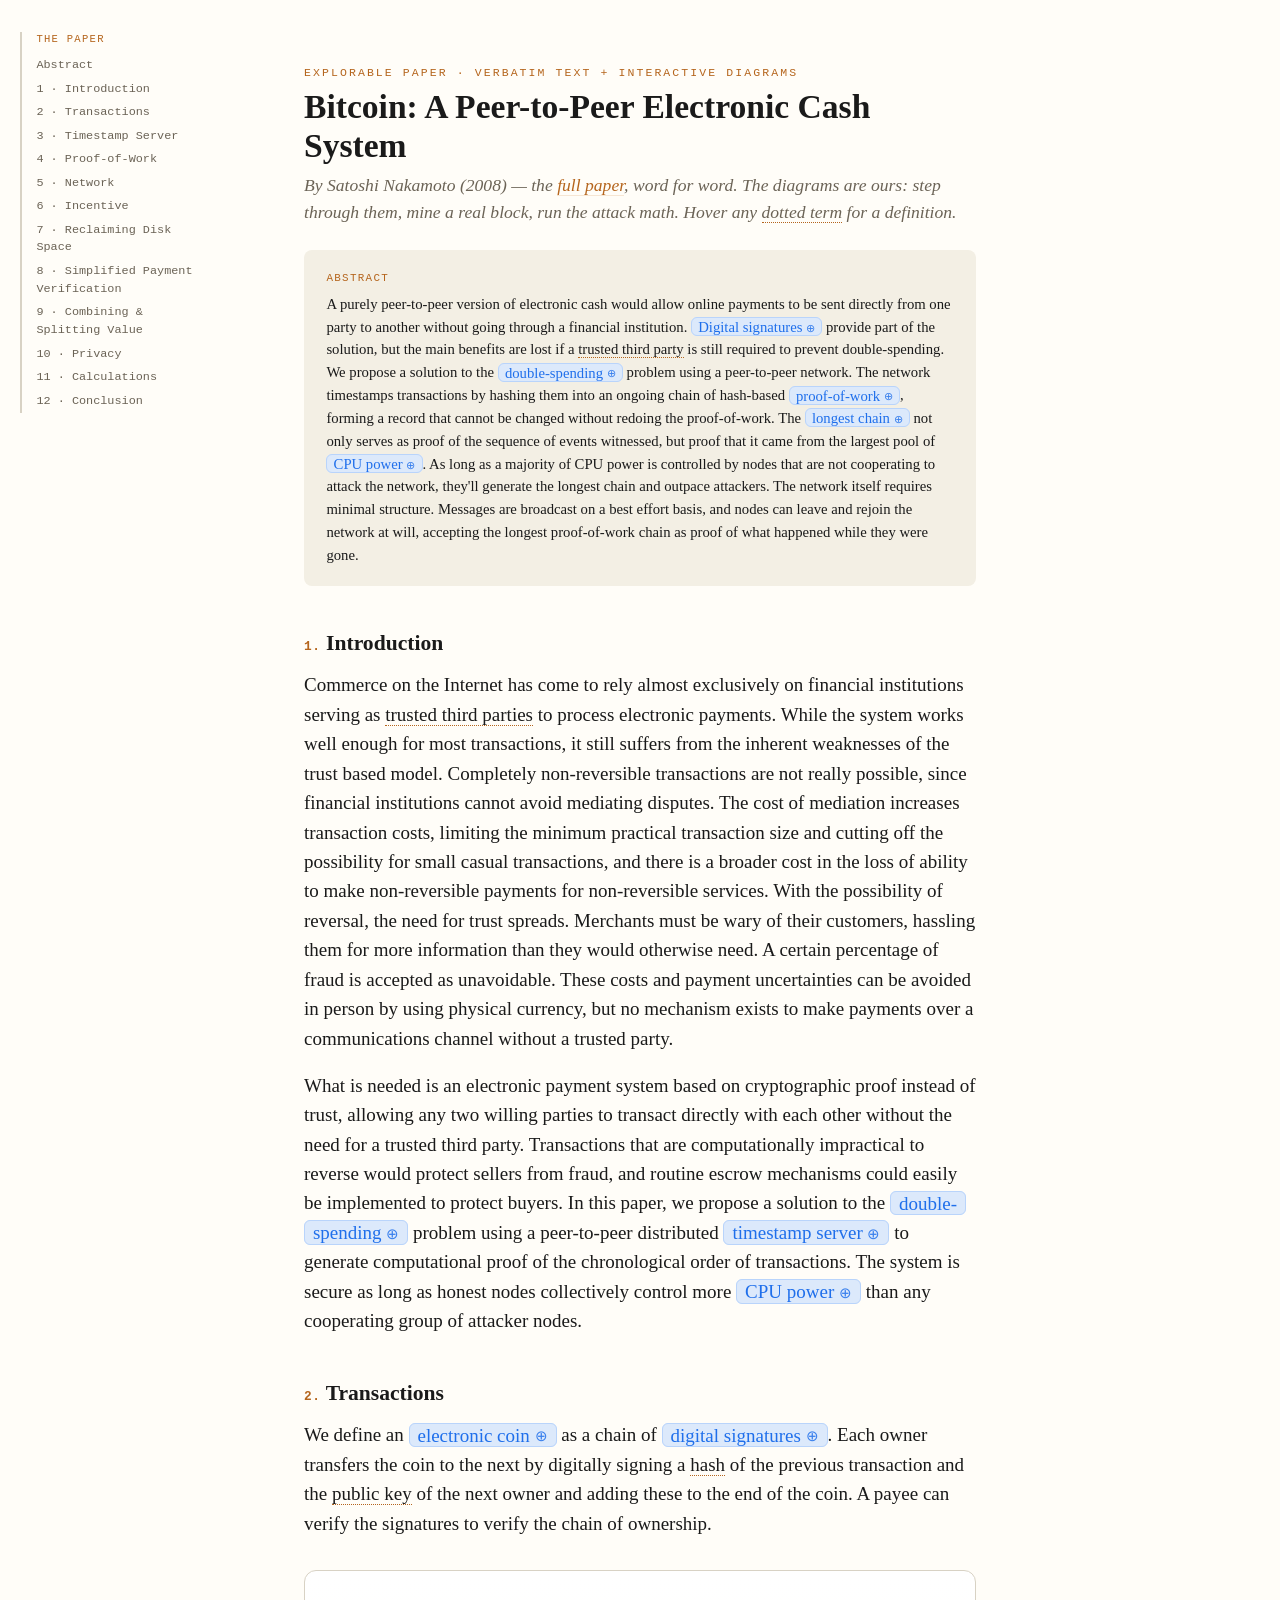
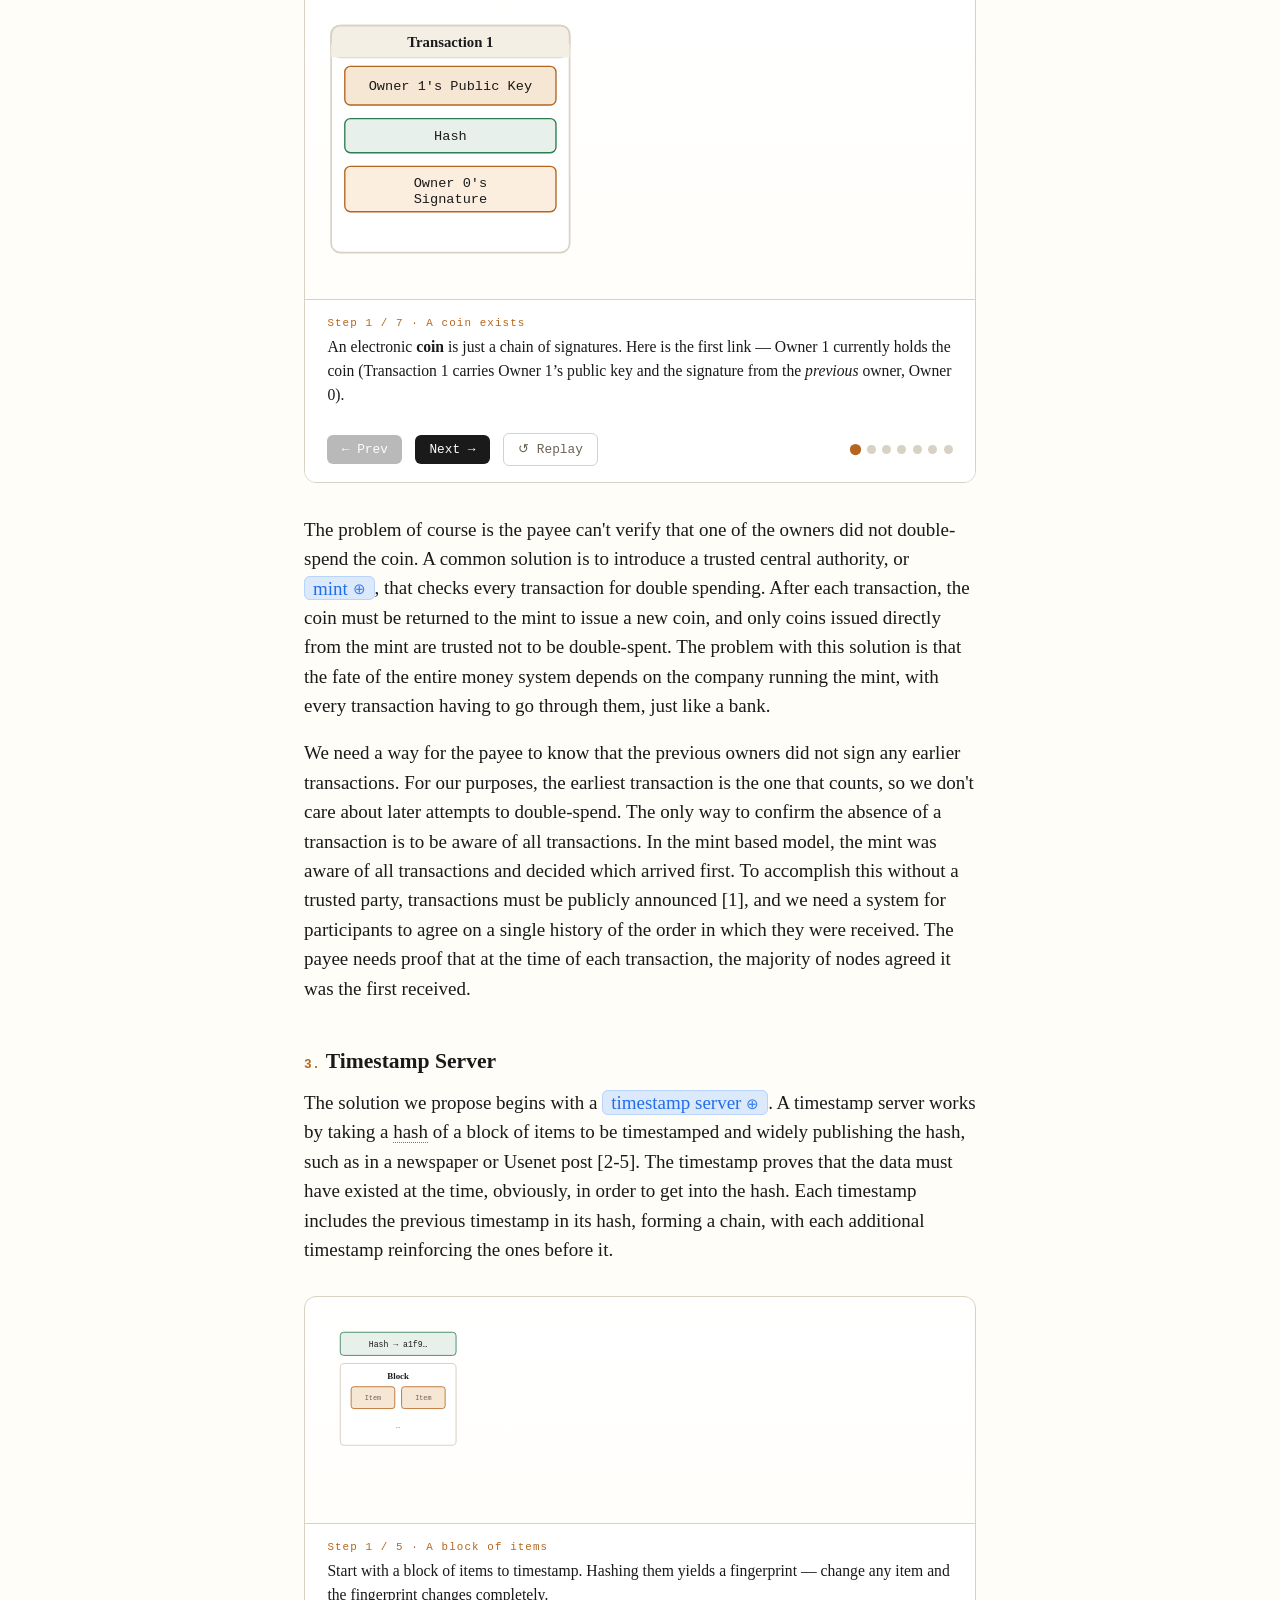
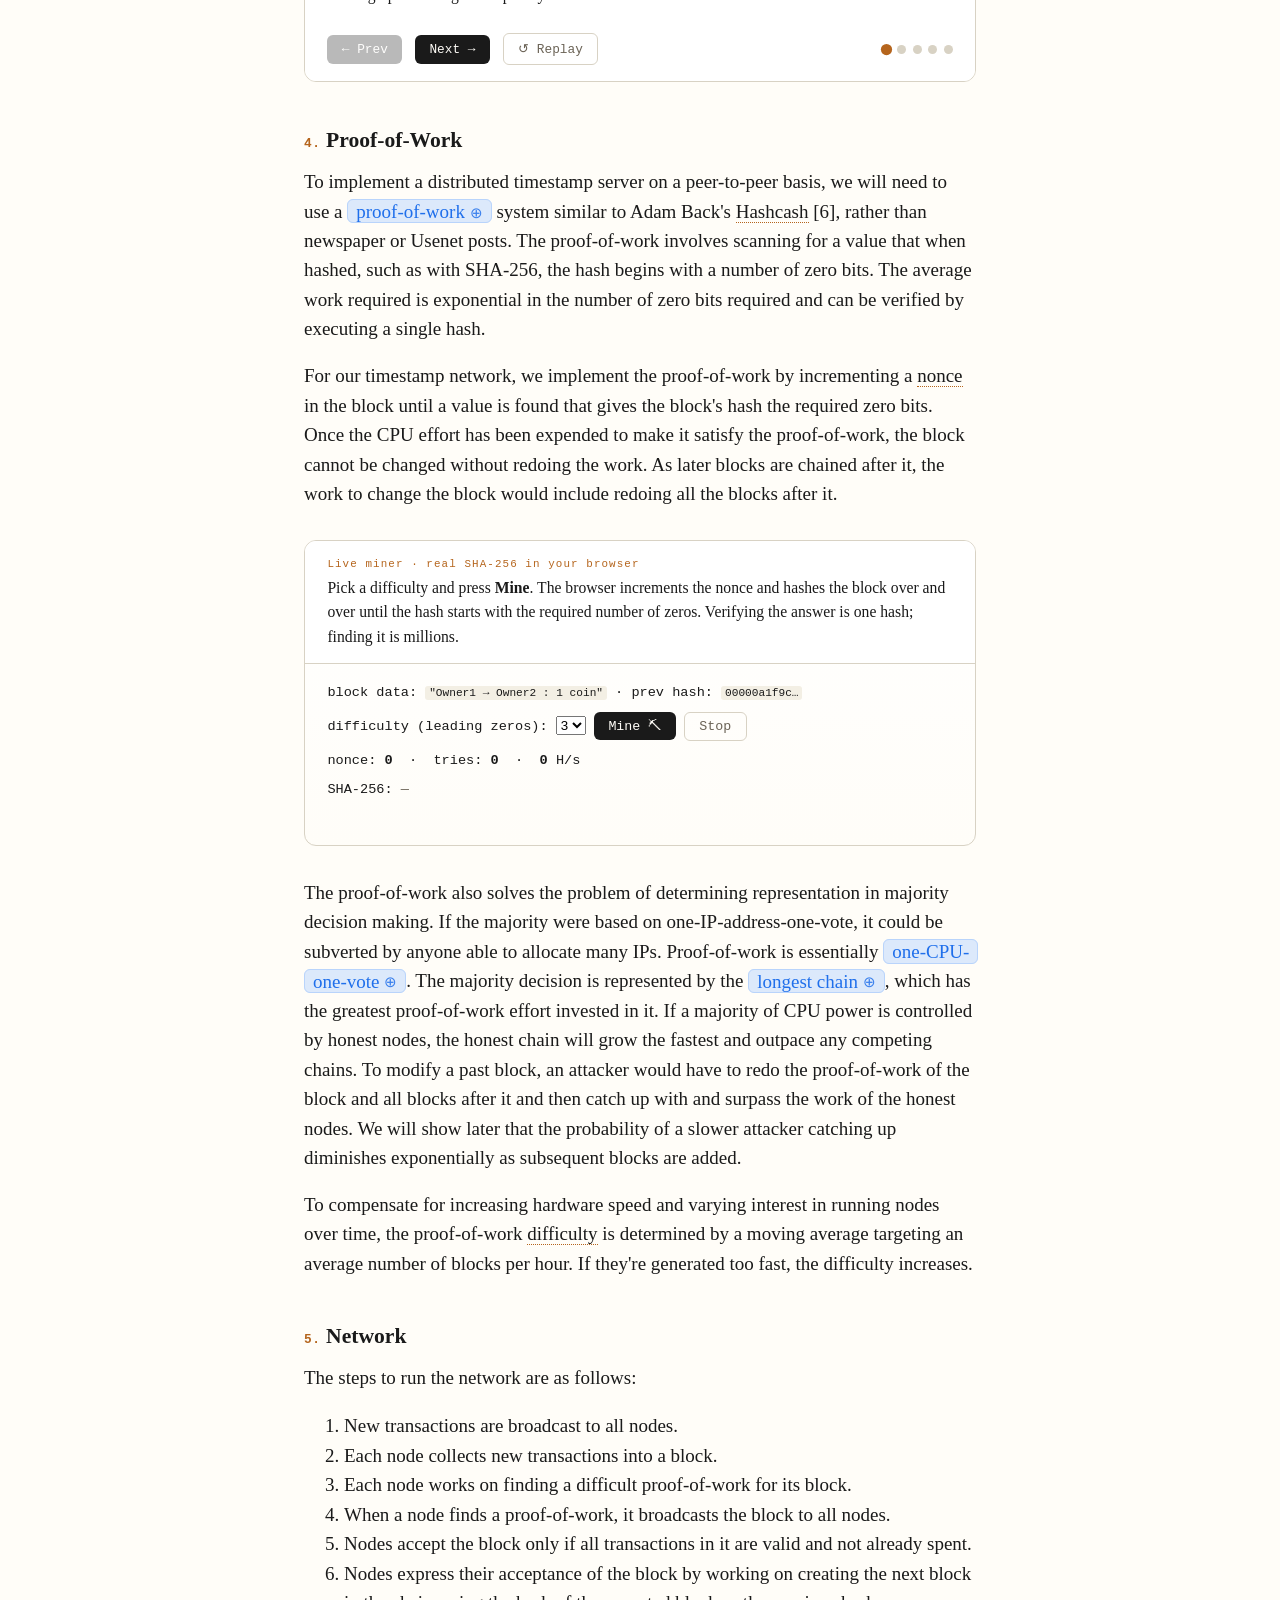
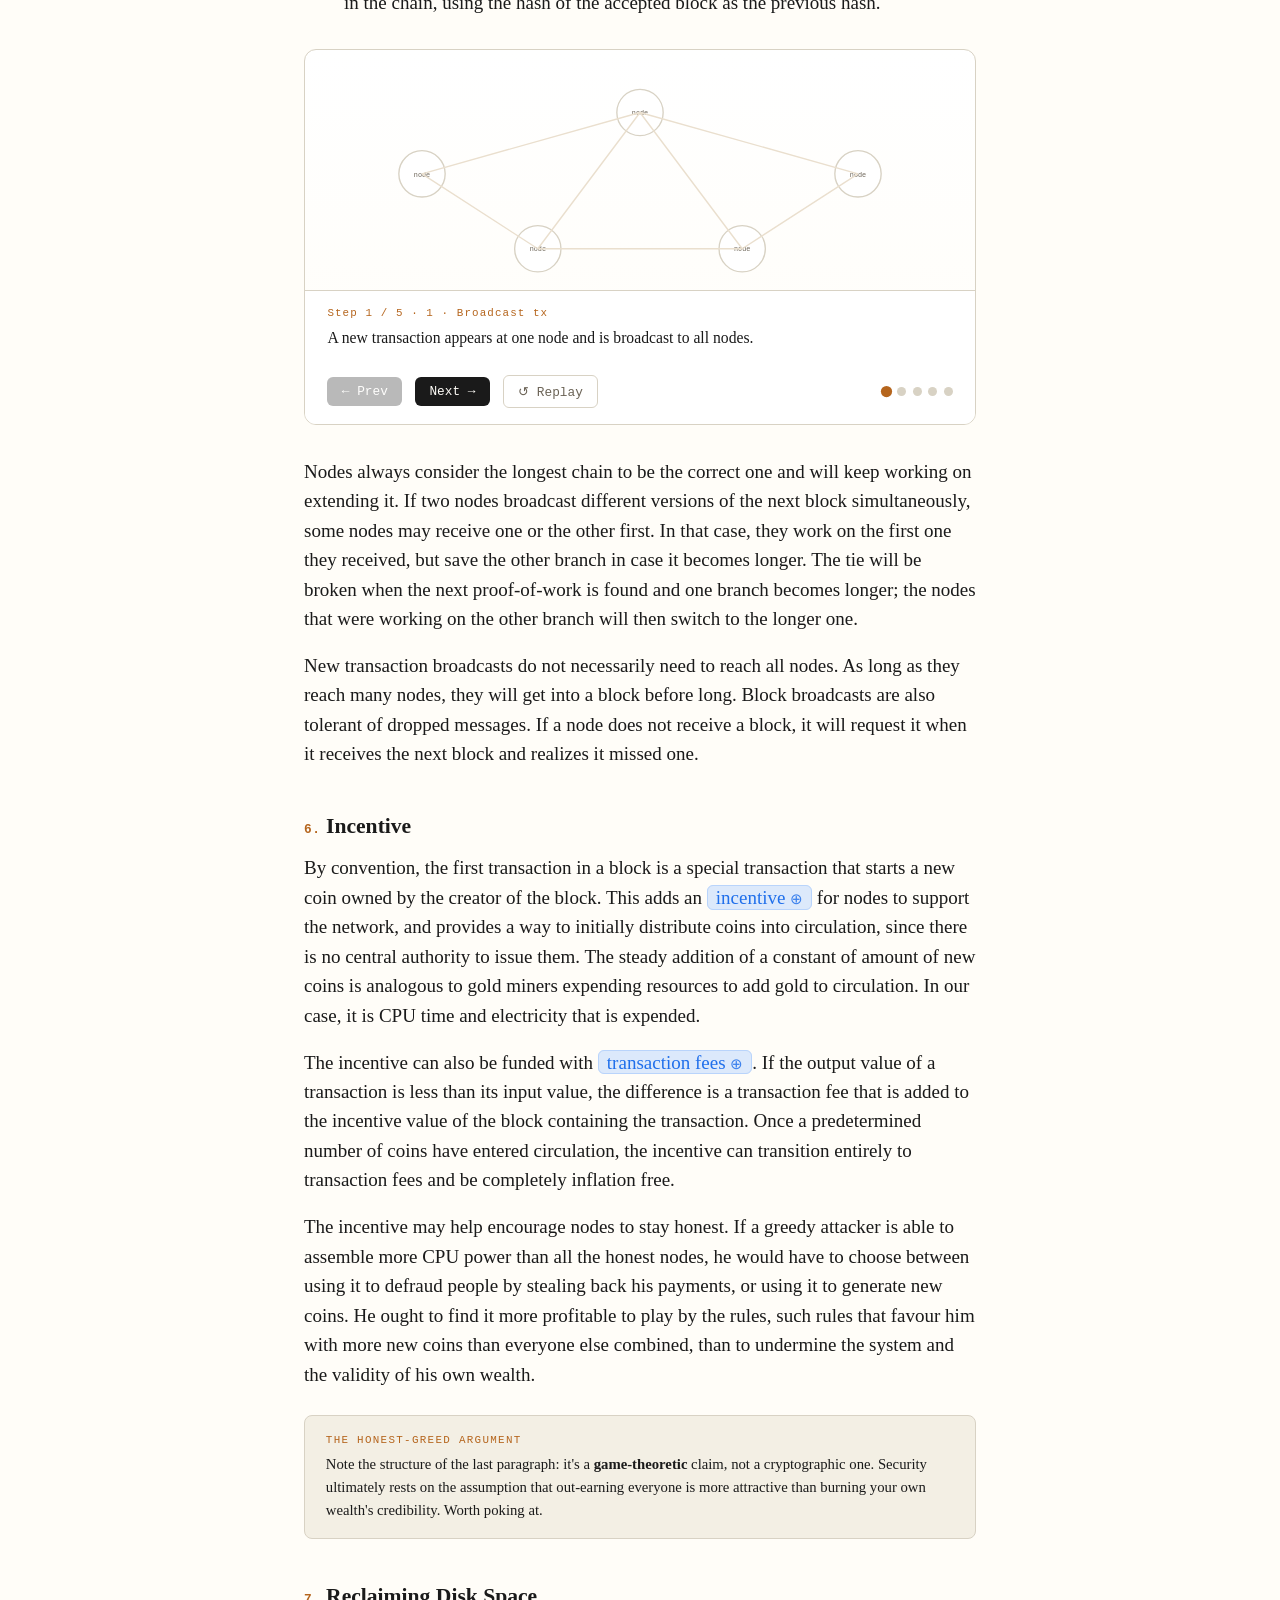
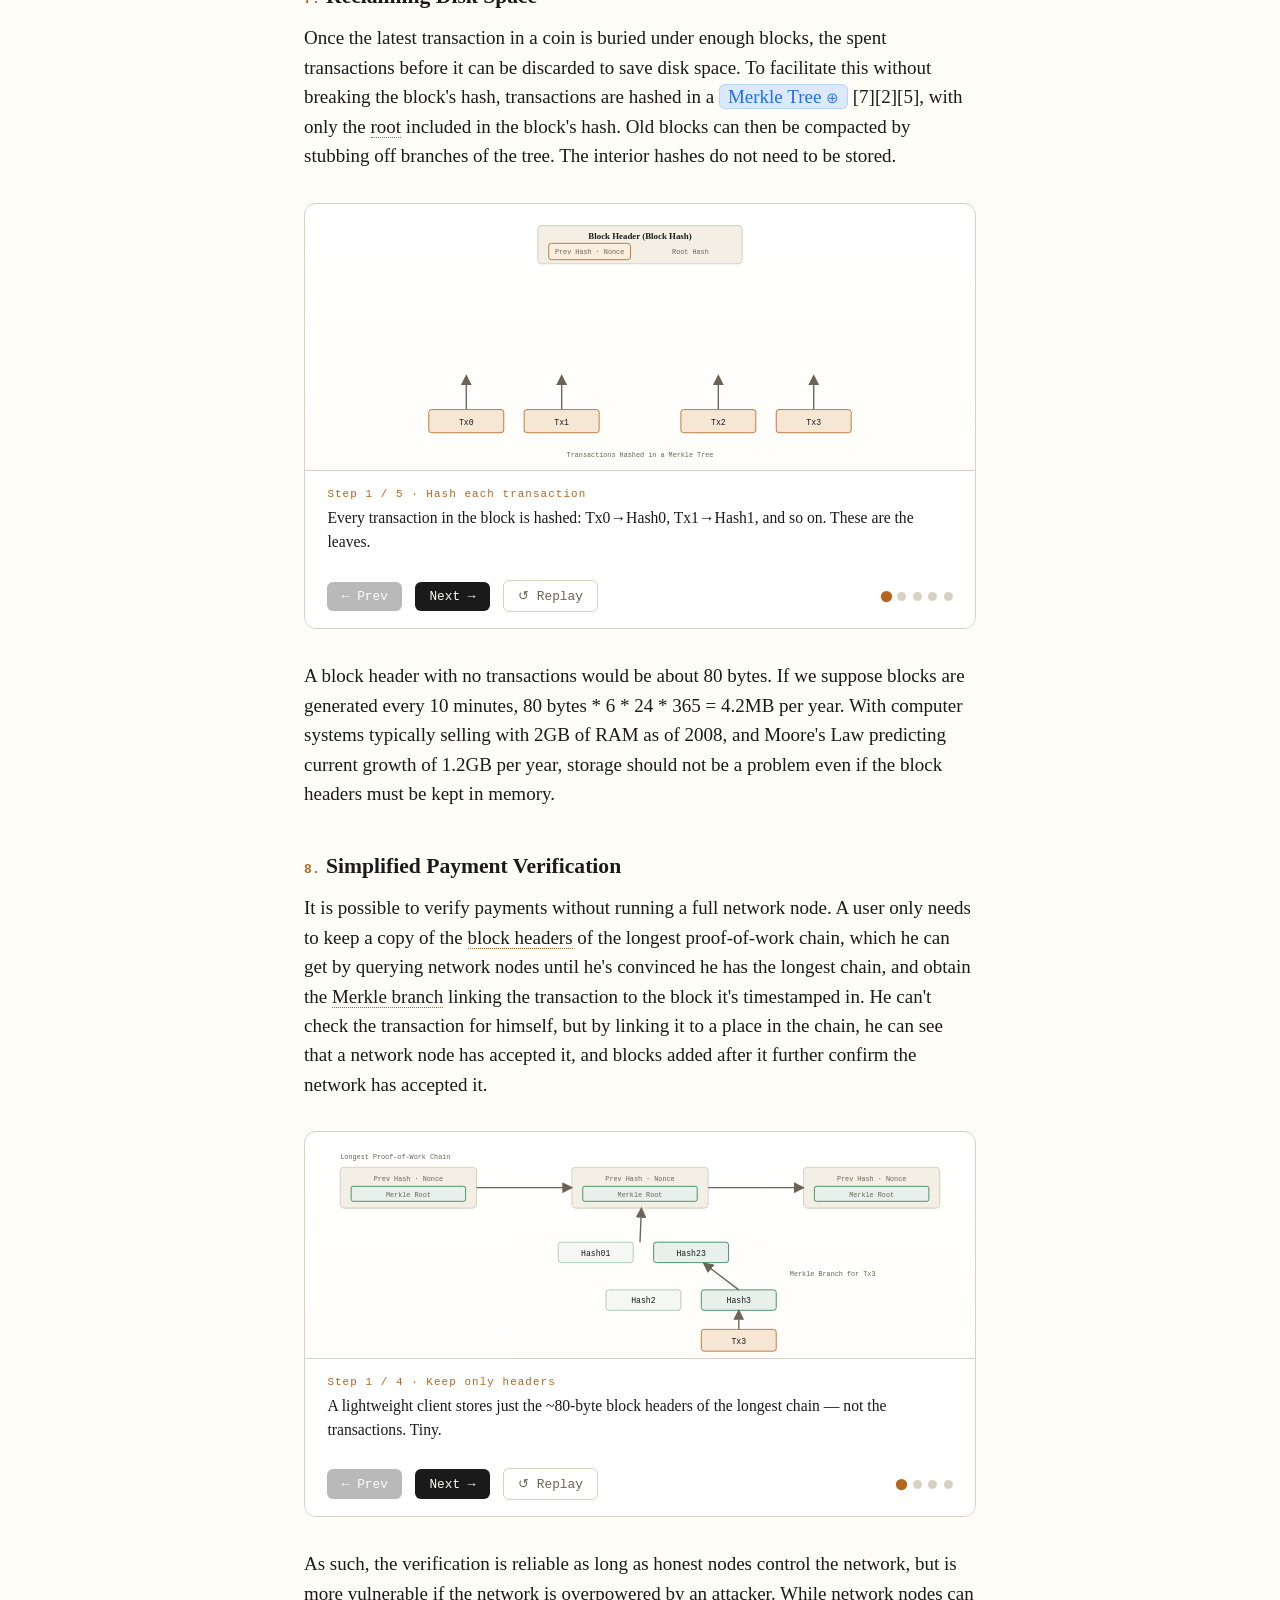
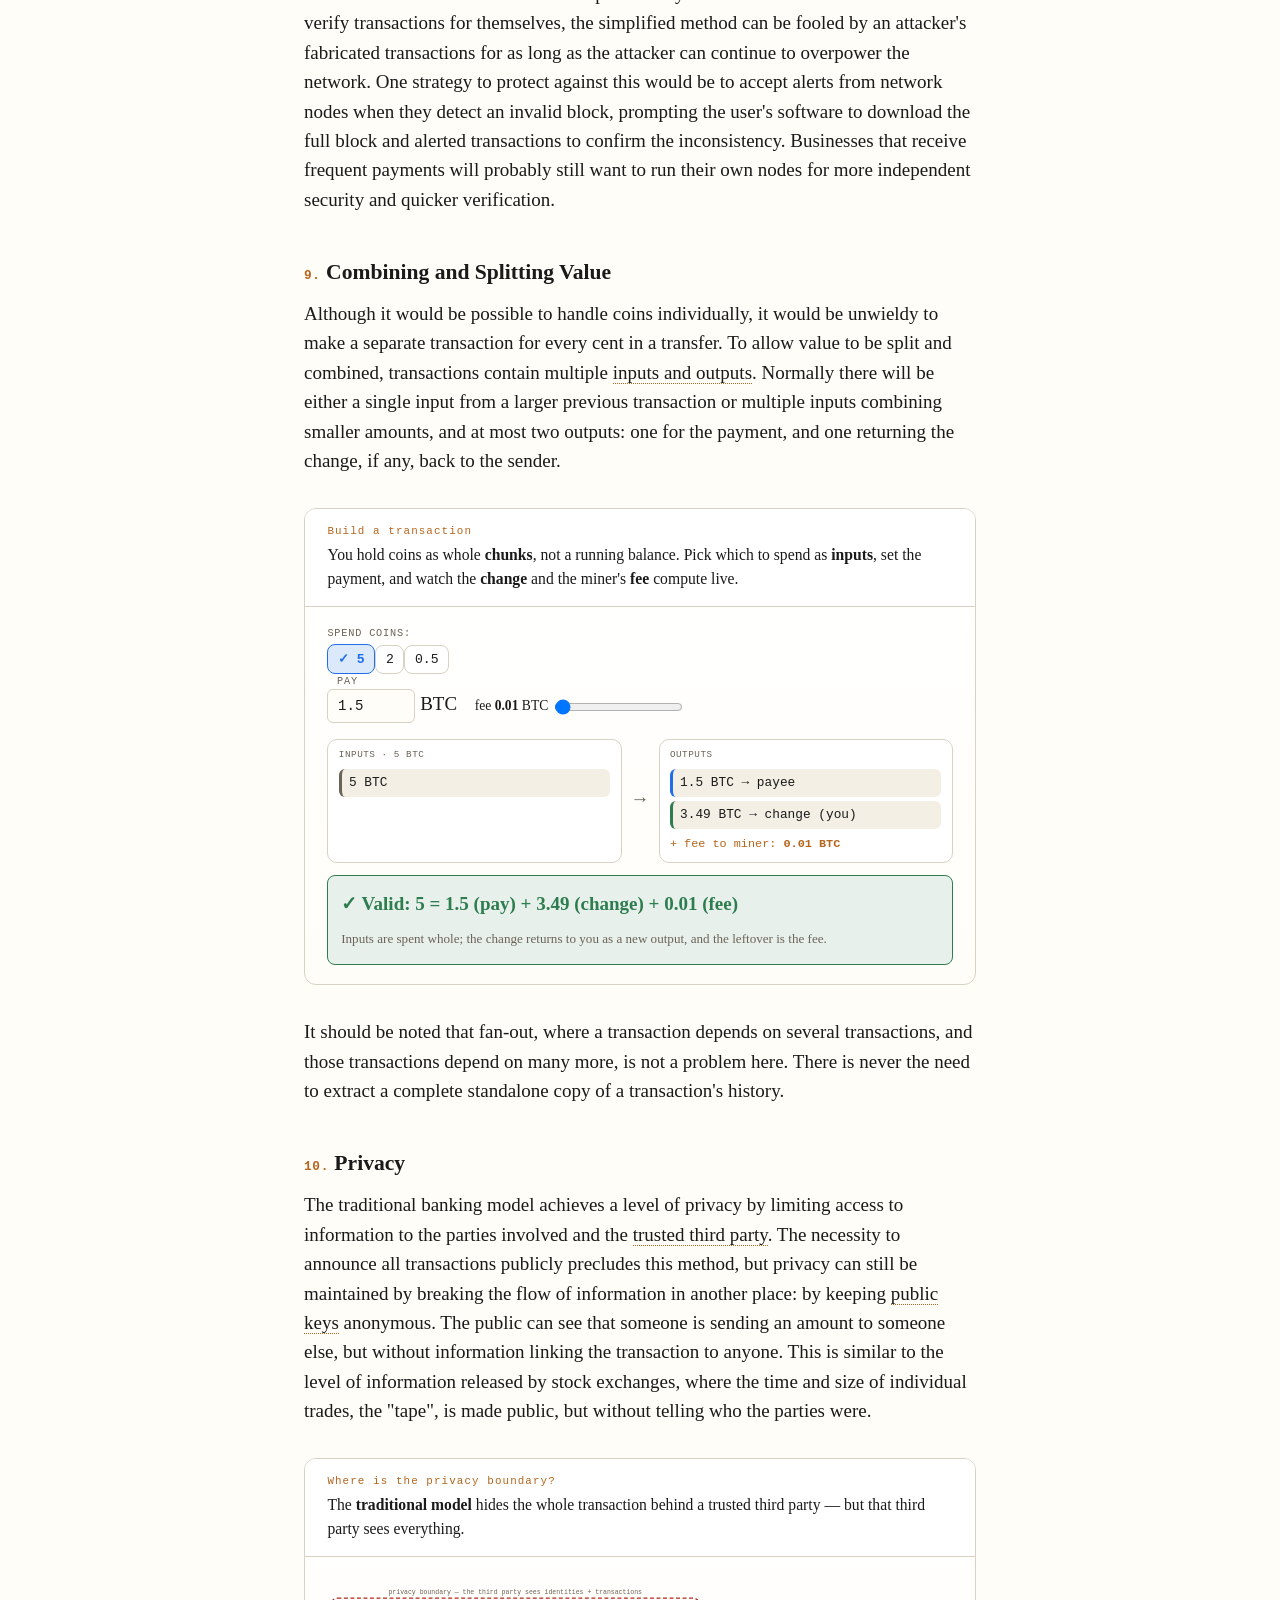
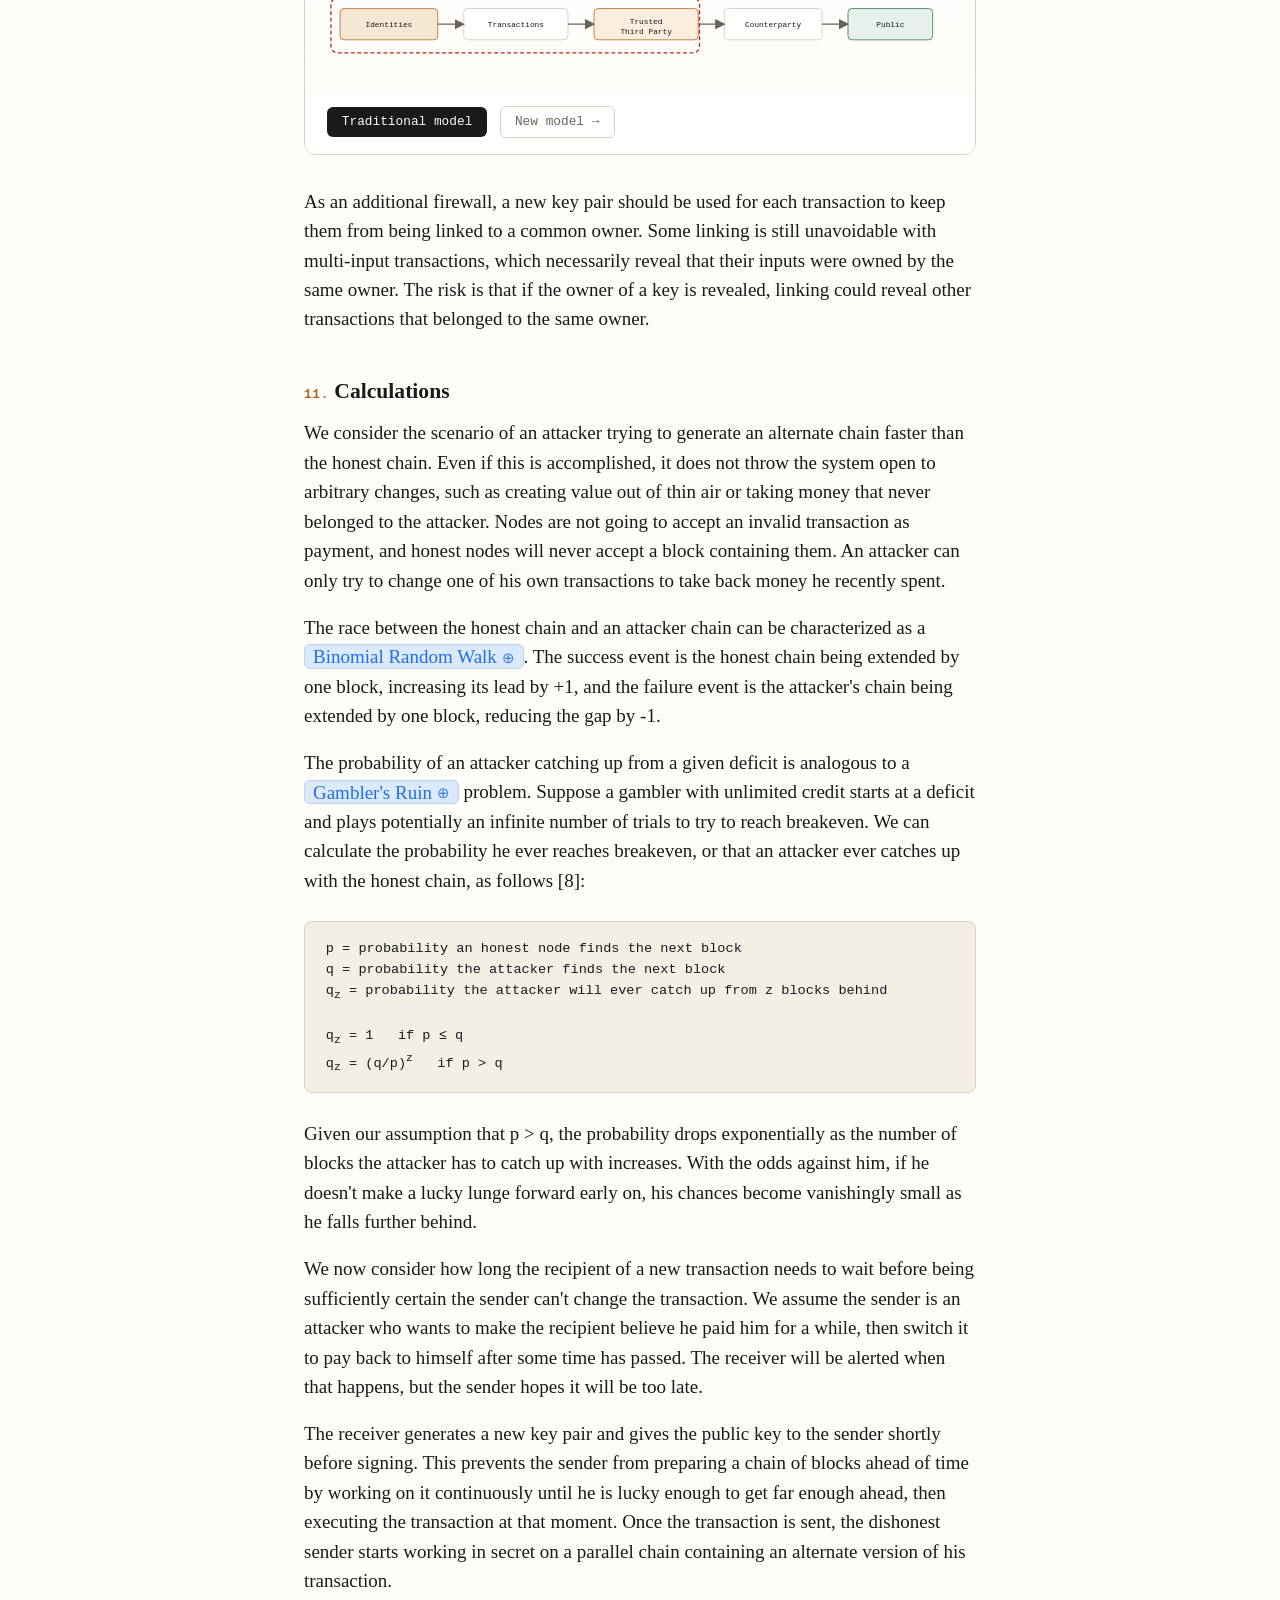
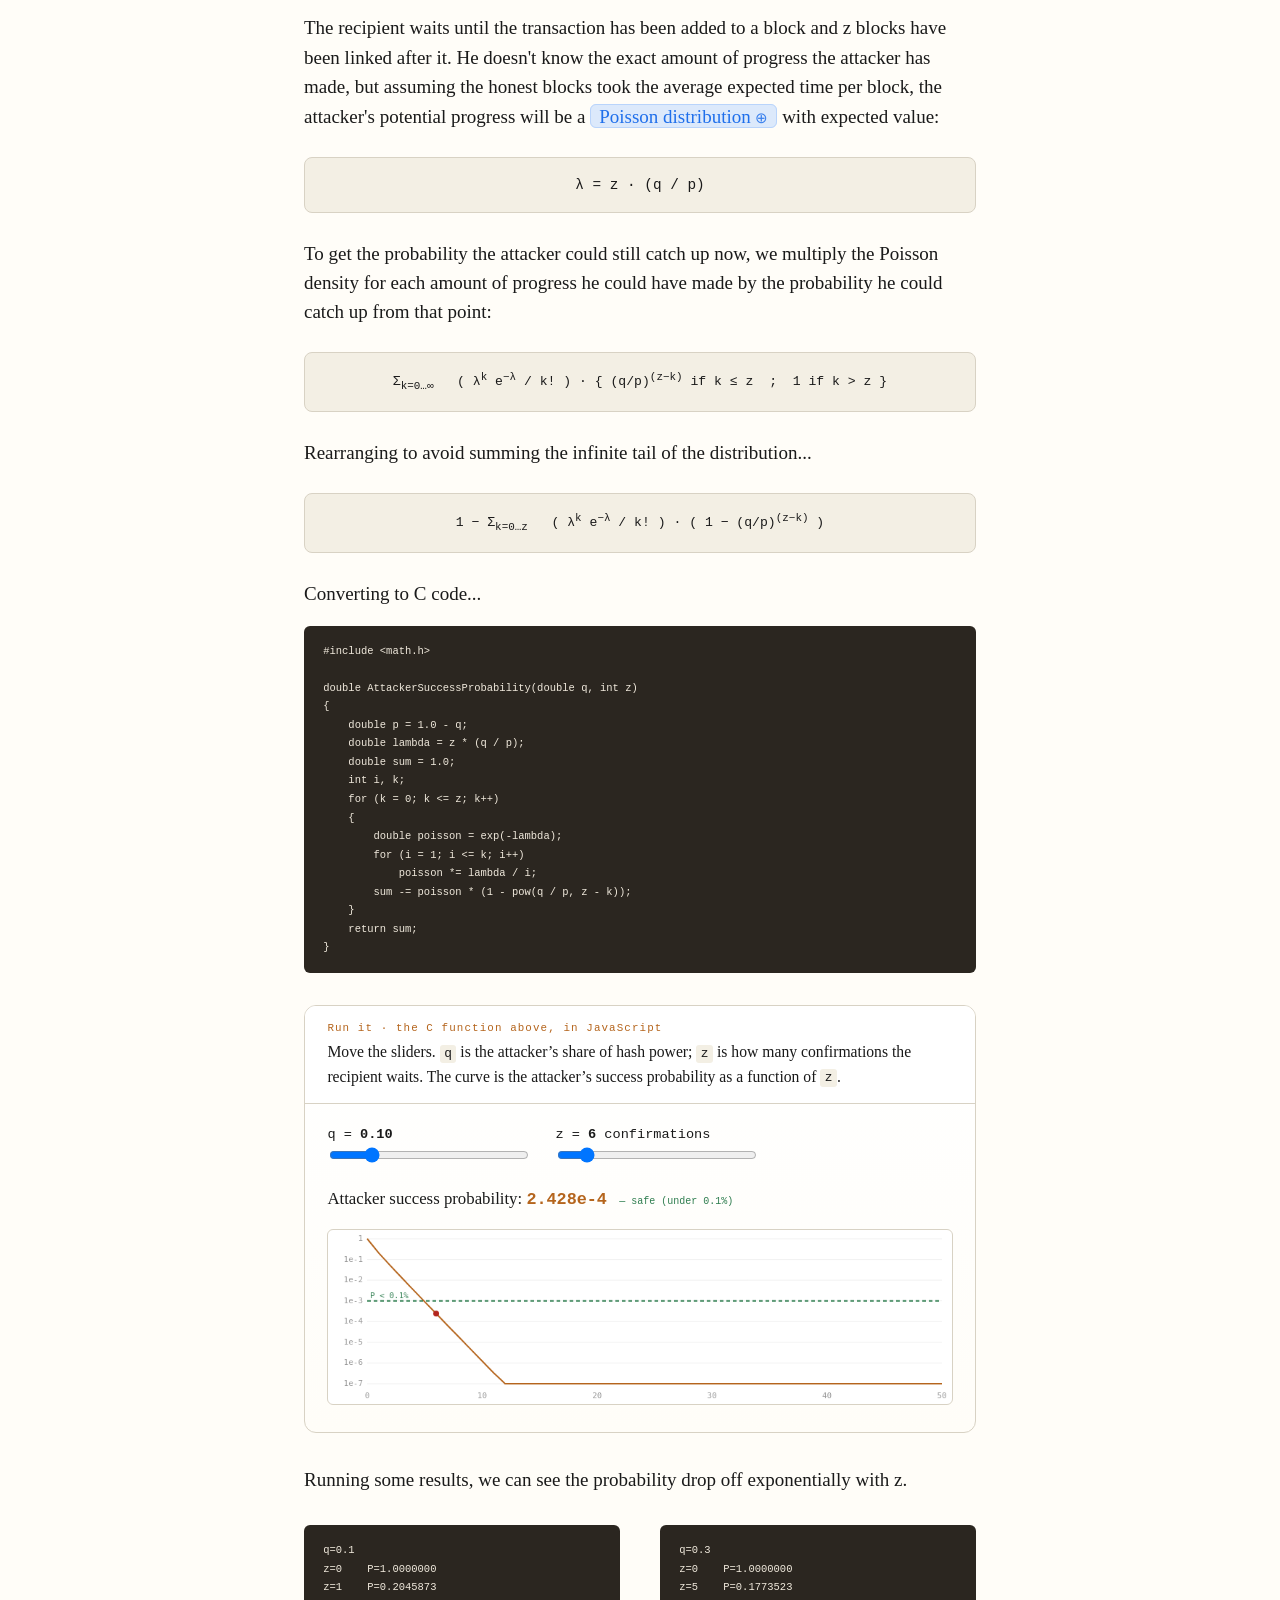
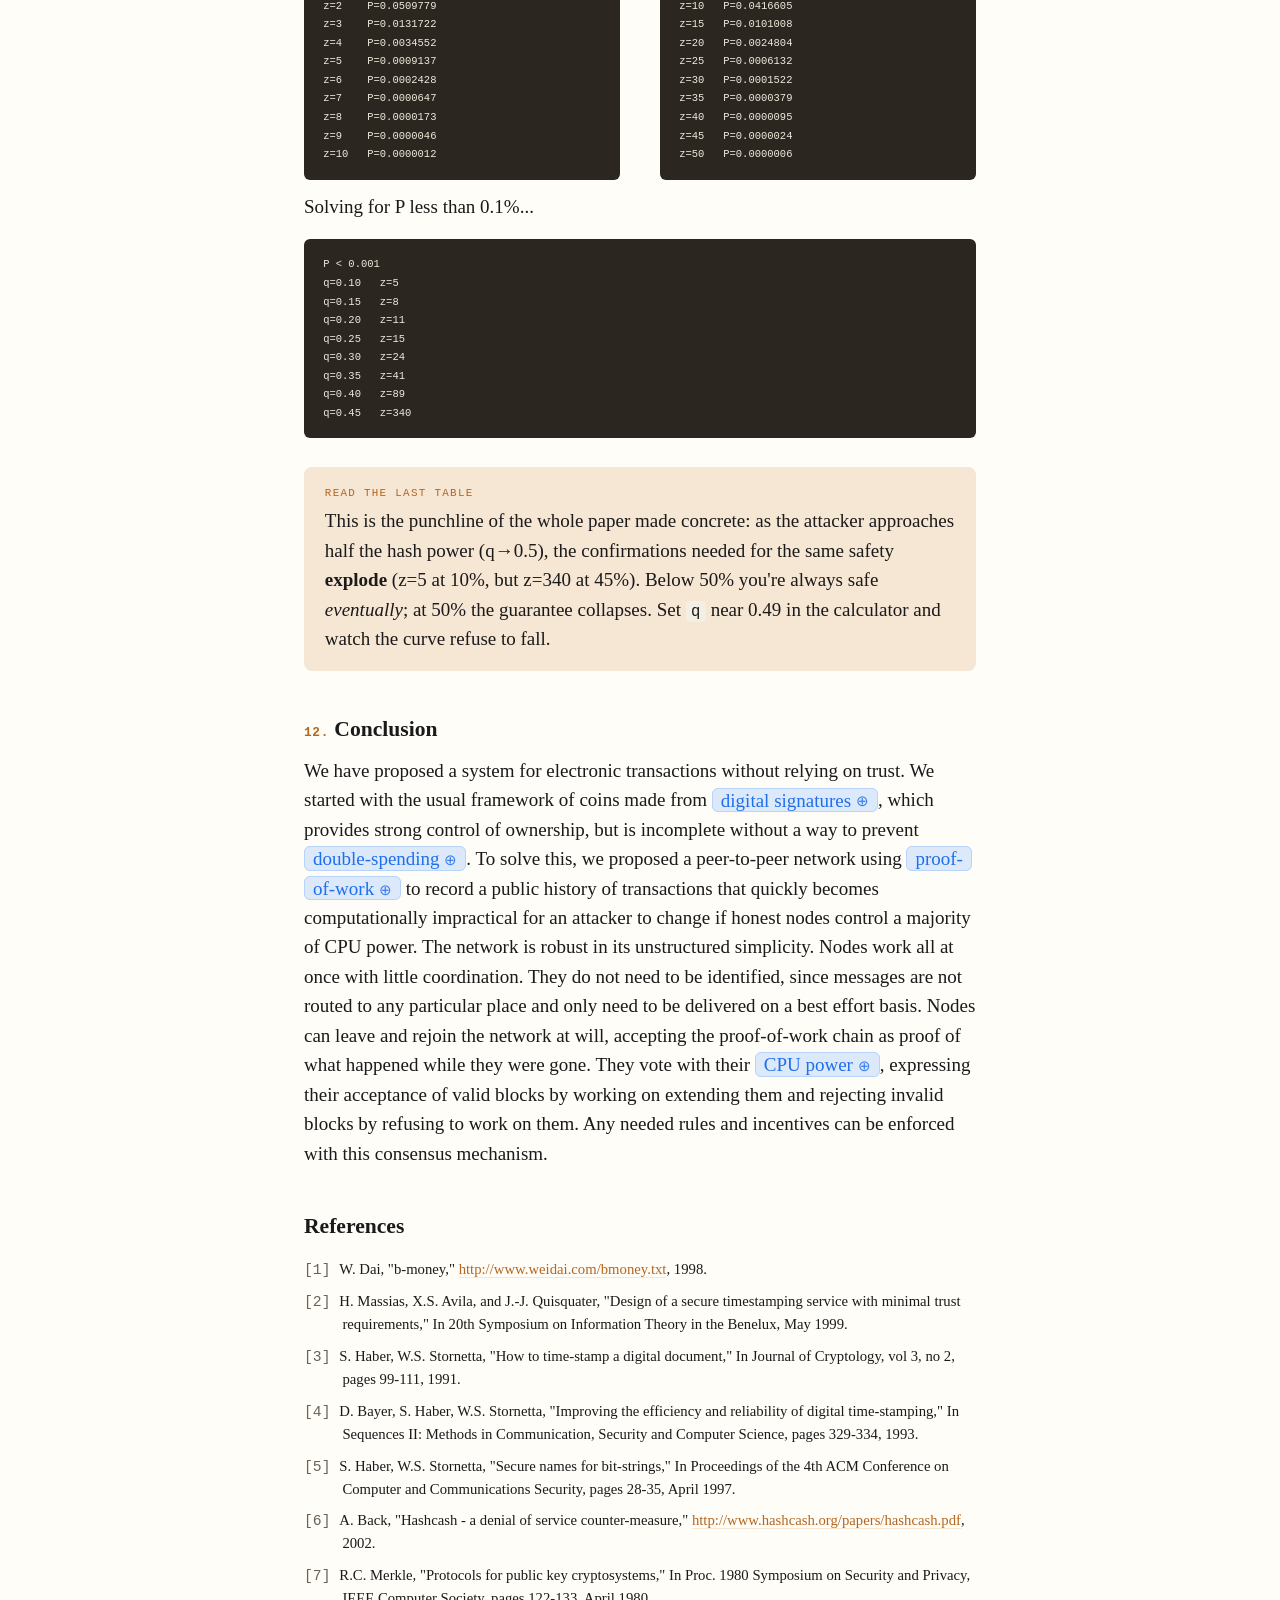
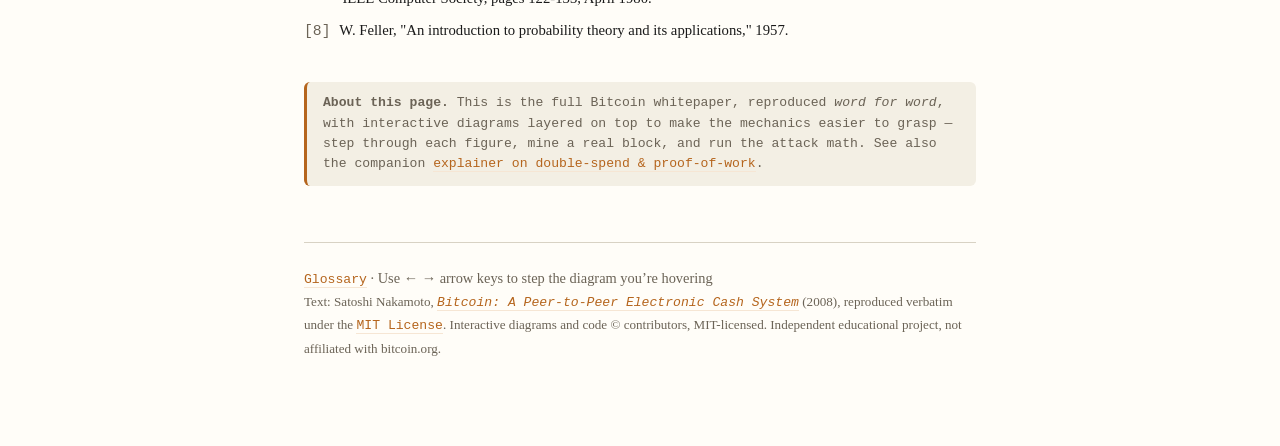
==== index.html @ c58de3b4 "Merge §9 inputs/outputs into one inline interactive figure Replace the simple GSAP combine/split ani" ====
<!DOCTYPE html>
<html lang="en">
<head>
<meta charset="utf-8">
<meta name="viewport" content="width=device-width, initial-scale=1">
<title>Bitcoin: A Peer-to-Peer Electronic Cash System — Explorable</title>
<link rel="stylesheet" href="assets/style.css">
</head>
<body>

<nav class="paper-toc" aria-label="Contents">
  <div class="toc-head">The Paper</div>
  <a href="#sec-abstract">Abstract</a>
  <a href="#sec-1">1 · Introduction</a>
  <a href="#sec-2">2 · Transactions</a>
  <a href="#sec-3">3 · Timestamp Server</a>
  <a href="#sec-4">4 · Proof-of-Work</a>
  <a href="#sec-5">5 · Network</a>
  <a href="#sec-6">6 · Incentive</a>
  <a href="#sec-7">7 · Reclaiming Disk Space</a>
  <a href="#sec-8">8 · Simplified Payment Verification</a>
  <a href="#sec-9">9 · Combining &amp; Splitting Value</a>
  <a href="#sec-10">10 · Privacy</a>
  <a href="#sec-11">11 · Calculations</a>
  <a href="#sec-12">12 · Conclusion</a>
</nav>

<div class="kicker">Explorable Paper · Verbatim text + interactive diagrams</div>
<h1>Bitcoin: A Peer-to-Peer Electronic Cash System</h1>
<p class="subtitle">By Satoshi Nakamoto (2008) — the <a href="https://bitcoin.org/bitcoin.pdf">full paper</a>, word for word. The diagrams are ours: step through them, mine a real block, run the attack math. Hover any <span class="term" data-term="hash">dotted term</span> for a definition.</p>

<section class="paper-section" id="sec-abstract">
<div class="paper-abstract">
  <span class="label">Abstract</span>
  A purely peer-to-peer version of electronic cash would allow online payments to be sent directly from one party to another without going through a financial institution. <span class="term" data-term="digital-signatures">Digital signatures</span> provide part of the solution, but the main benefits are lost if a <span class="term" data-term="trusted-third-party">trusted third party</span> is still required to prevent double-spending. We propose a solution to the <span class="term" data-term="double-spending">double-spending</span> problem using a peer-to-peer network. The network timestamps transactions by hashing them into an ongoing chain of hash-based <span class="term" data-term="proof-of-work">proof-of-work</span>, forming a record that cannot be changed without redoing the proof-of-work. The <span class="term" data-term="longest-chain">longest chain</span> not only serves as proof of the sequence of events witnessed, but proof that it came from the largest pool of <span class="term" data-term="cpu-power">CPU power</span>. As long as a majority of CPU power is controlled by nodes that are not cooperating to attack the network, they'll generate the longest chain and outpace attackers. The network itself requires minimal structure. Messages are broadcast on a best effort basis, and nodes can leave and rejoin the network at will, accepting the longest proof-of-work chain as proof of what happened while they were gone.
</div>
</section>

<div class="paper-body">

<section class="paper-section" id="sec-1">
<h2><span class="secnum">1.</span> Introduction</h2>
<p>Commerce on the Internet has come to rely almost exclusively on financial institutions serving as <span class="term" data-term="trusted-third-party">trusted third parties</span> to process electronic payments. While the system works well enough for most transactions, it still suffers from the inherent weaknesses of the trust based model. Completely non-reversible transactions are not really possible, since financial institutions cannot avoid mediating disputes. The cost of mediation increases transaction costs, limiting the minimum practical transaction size and cutting off the possibility for small casual transactions, and there is a broader cost in the loss of ability to make non-reversible payments for non-reversible services. With the possibility of reversal, the need for trust spreads. Merchants must be wary of their customers, hassling them for more information than they would otherwise need. A certain percentage of fraud is accepted as unavoidable. These costs and payment uncertainties can be avoided in person by using physical currency, but no mechanism exists to make payments over a communications channel without a trusted party.</p>
<p>What is needed is an electronic payment system based on cryptographic proof instead of trust, allowing any two willing parties to transact directly with each other without the need for a trusted third party. Transactions that are computationally impractical to reverse would protect sellers from fraud, and routine escrow mechanisms could easily be implemented to protect buyers. In this paper, we propose a solution to the <span class="term" data-term="double-spending">double-spending</span> problem using a peer-to-peer distributed <span class="term" data-term="timestamp-server">timestamp server</span> to generate computational proof of the chronological order of transactions. The system is secure as long as honest nodes collectively control more <span class="term" data-term="cpu-power">CPU power</span> than any cooperating group of attacker nodes.</p>
</section>

<section class="paper-section" id="sec-2">
<h2><span class="secnum">2.</span> Transactions</h2>
<p>We define an <span class="term" data-term="electronic-coin">electronic coin</span> as a chain of <span class="term" data-term="digital-signatures">digital signatures</span>. Each owner transfers the coin to the next by digitally signing a <span class="term" data-term="hash">hash</span> of the previous transaction and the <span class="term" data-term="public-key">public key</span> of the next owner and adding these to the end of the coin. A payee can verify the signatures to verify the chain of ownership.</p>

<figure class="explorable" id="fig1" aria-label="Interactive: the transaction chain">
  <div class="stage">
    <svg viewBox="0 0 960 470" role="img">
      <defs>
        <marker id="ah" markerWidth="9" markerHeight="9" refX="7" refY="4.5" orient="auto"><path d="M0,0 L9,4.5 L0,9 Z" fill="#6b6356"/></marker>
        <marker id="ah-v" markerWidth="9" markerHeight="9" refX="7" refY="4.5" orient="auto"><path d="M0,0 L9,4.5 L0,9 Z" fill="#2e7d4f"/></marker>
        <marker id="ah-s" markerWidth="9" markerHeight="9" refX="7" refY="4.5" orient="auto"><path d="M0,0 L9,4.5 L0,9 Z" fill="#6b4fa0"/></marker>
        <marker id="ah-bad" markerWidth="9" markerHeight="9" refX="7" refY="4.5" orient="auto"><path d="M0,0 L9,4.5 L0,9 Z" fill="#b3261e"/></marker>
      </defs>
      <g id="g-main">
        <g id="g1">
          <rect class="dg-card" x="40" y="64" width="210" height="200" rx="8"/>
          <rect class="dg-card dg-card-head" x="40" y="64" width="210" height="28" rx="8"/>
          <rect class="dg-card-head" x="40" y="80" width="210" height="12"/>
          <text class="dg-title" x="145" y="83" text-anchor="middle">Transaction 1</text>
          <rect class="dg-key" x="52" y="100" width="186" height="34" rx="5"/>
          <text class="dg-label" x="145" y="121" text-anchor="middle">Owner 1's Public Key</text>
          <rect class="dg-hash" x="52" y="146" width="186" height="30" rx="5"/>
          <text class="dg-label" x="145" y="165" text-anchor="middle">Hash</text>
          <rect class="dg-sig" x="52" y="188" width="186" height="40" rx="5"/>
          <text class="dg-label" x="145" y="206" text-anchor="middle">Owner 0's</text>
          <text class="dg-label" x="145" y="220" text-anchor="middle">Signature</text>
        </g>
        <g id="pk1priv">
          <rect class="dg-priv" x="52" y="336" width="186" height="40" rx="5"/>
          <text class="dg-label" x="145" y="354" text-anchor="middle">Owner 1's</text>
          <text class="dg-label" x="145" y="368" text-anchor="middle">Private Key</text>
        </g>
        <g id="c2-frame">
          <rect class="dg-card" x="375" y="64" width="210" height="200" rx="8"/>
          <rect class="dg-card dg-card-head" x="375" y="64" width="210" height="28" rx="8"/>
          <rect class="dg-card-head" x="375" y="80" width="210" height="12"/>
          <text class="dg-title" x="480" y="83" text-anchor="middle">Transaction 2</text>
        </g>
        <g id="c2-pk"><rect class="dg-key" x="387" y="100" width="186" height="34" rx="5"/><text class="dg-label" x="480" y="121" text-anchor="middle">Owner 2's Public Key</text></g>
        <g id="c2-hash"><rect class="dg-hash" x="387" y="146" width="186" height="30" rx="5"/><text class="dg-label" x="480" y="165" text-anchor="middle">Hash</text></g>
        <g id="c2-sig"><rect class="dg-sig" x="387" y="188" width="186" height="40" rx="5"/><text class="dg-label" x="480" y="206" text-anchor="middle">Owner 1's</text><text class="dg-label" x="480" y="220" text-anchor="middle">Signature</text></g>
        <g id="linkA"><path class="dg-arrow" d="M250,161 C310,161 330,161 385,161" marker-end="url(#ah)"/><text class="dg-arrow-label dg-sub" x="300" y="153" text-anchor="middle">prev. tx</text></g>
        <g id="linkB"><path class="dg-arrow" d="M480,134 L480,144" marker-end="url(#ah)"/><text class="dg-arrow-label dg-sub" x="540" y="142" text-anchor="middle">+ next pubkey</text></g>
        <g id="arrow-sign1"><path class="dg-arrow dg-arrow-sign" d="M180,336 C230,300 320,250 386,212" marker-end="url(#ah-s)"/><text class="dg-arrow-label" x="300" y="300" fill="#6b4fa0">Sign</text></g>
        <g id="arrow-verify1"><path class="dg-arrow dg-arrow-verify" d="M385,205 C330,235 305,235 252,212" marker-end="url(#ah-v)"/><text class="dg-arrow-label" x="318" y="252" fill="#2e7d4f">Verify</text></g>
        <g id="g3">
          <rect class="dg-card" x="710" y="64" width="210" height="200" rx="8"/>
          <rect class="dg-card dg-card-head" x="710" y="64" width="210" height="28" rx="8"/>
          <rect class="dg-card-head" x="710" y="80" width="210" height="12"/>
          <text class="dg-title" x="815" y="83" text-anchor="middle">Transaction 3</text>
          <rect class="dg-key" x="722" y="100" width="186" height="34" rx="5"/><text class="dg-label" x="815" y="121" text-anchor="middle">Owner 3's Public Key</text>
          <rect class="dg-hash" x="722" y="146" width="186" height="30" rx="5"/><text class="dg-label" x="815" y="165" text-anchor="middle">Hash</text>
          <rect class="dg-sig" x="722" y="188" width="186" height="40" rx="5"/><text class="dg-label" x="815" y="206" text-anchor="middle">Owner 2's</text><text class="dg-label" x="815" y="220" text-anchor="middle">Signature</text>
          <rect class="dg-priv" x="387" y="336" width="186" height="40" rx="5"/><text class="dg-label" x="480" y="354" text-anchor="middle">Owner 2's</text><text class="dg-label" x="480" y="368" text-anchor="middle">Private Key</text>
          <path class="dg-arrow dg-arrow-sign" d="M515,336 C565,300 655,250 721,212" marker-end="url(#ah-s)"/><text class="dg-arrow-label" x="635" y="300" fill="#6b4fa0">Sign</text>
          <path class="dg-arrow dg-arrow-verify" d="M720,205 C665,235 640,235 587,212" marker-end="url(#ah-v)"/><text class="dg-arrow-label" x="653" y="252" fill="#2e7d4f">Verify</text>
        </g>
      </g>
      <g id="g-ghost">
        <path class="dg-arrow" stroke="#b3261e" stroke-dasharray="5 4" d="M145,264 C145,300 150,400 250,408" marker-end="url(#ah-bad)"/>
        <rect class="dg-ghost" x="270" y="388" width="210" height="44" rx="6"/>
        <text class="dg-label" x="375" y="406" text-anchor="middle" fill="#b3261e">Owner X's Public Key</text>
        <text class="dg-sub" x="375" y="422" text-anchor="middle" fill="#b3261e">(same coin, signed again?)</text>
        <text class="dg-bad" x="60" y="420">double-spend?</text>
      </g>
    </svg>
  </div>
  <figcaption class="caption"></figcaption>
  <div class="controls"><button data-prev>← Prev</button><button data-next>Next →</button><button class="replay" data-replay>↺ Replay</button><div class="dots"></div></div>
</figure>

<p>The problem of course is the payee can't verify that one of the owners did not double-spend the coin. A common solution is to introduce a trusted central authority, or <span class="term" data-term="mint">mint</span>, that checks every transaction for double spending. After each transaction, the coin must be returned to the mint to issue a new coin, and only coins issued directly from the mint are trusted not to be double-spent. The problem with this solution is that the fate of the entire money system depends on the company running the mint, with every transaction having to go through them, just like a bank.</p>
<p>We need a way for the payee to know that the previous owners did not sign any earlier transactions. For our purposes, the earliest transaction is the one that counts, so we don't care about later attempts to double-spend. The only way to confirm the absence of a transaction is to be aware of all transactions. In the mint based model, the mint was aware of all transactions and decided which arrived first. To accomplish this without a trusted party, transactions must be publicly announced [1], and we need a system for participants to agree on a single history of the order in which they were received. The payee needs proof that at the time of each transaction, the majority of nodes agreed it was the first received.</p>
</section>

<section class="paper-section" id="sec-3">
<h2><span class="secnum">3.</span> Timestamp Server</h2>
<p>The solution we propose begins with a <span class="term" data-term="timestamp-server">timestamp server</span>. A timestamp server works by taking a <span class="term" data-term="hash">hash</span> of a block of items to be timestamped and widely publishing the hash, such as in a newspaper or Usenet post [2-5]. The timestamp proves that the data must have existed at the time, obviously, in order to get into the hash. Each timestamp includes the previous timestamp in its hash, forming a chain, with each additional timestamp reinforcing the ones before it.</p>

<figure class="explorable" id="fig-ts">
  <div class="stage">
    <svg viewBox="0 0 960 320" role="img">
      <defs>
        <marker id="ts-ah" markerWidth="9" markerHeight="9" refX="7" refY="4.5" orient="auto"><path d="M0,0 L9,4.5 L0,9 Z" fill="#6b6356"/></marker>
        <marker id="ts-bad" markerWidth="9" markerHeight="9" refX="7" refY="4.5" orient="auto"><path d="M0,0 L9,4.5 L0,9 Z" fill="#b3261e"/></marker>
      </defs>
      <g id="ts-main">
        <g id="ts-b1">
          <rect class="dg-hash" x="40" y="40" width="170" height="34" rx="5"/><text class="dg-label" id="ts-h1" x="125" y="62" text-anchor="middle">Hash → a1f9…</text>
          <rect class="dg-card" x="40" y="86" width="170" height="120" rx="6"/><text class="dg-title" x="125" y="108" text-anchor="middle">Block</text>
          <rect class="dg-key" x="56" y="120" width="64" height="32" rx="4"/><text class="dg-sub" x="88" y="140" text-anchor="middle">Item</text>
          <rect class="dg-key" x="130" y="120" width="64" height="32" rx="4"/><text class="dg-sub" x="162" y="140" text-anchor="middle">Item</text>
          <text class="dg-sub" x="125" y="180" text-anchor="middle">…</text>
        </g>
        <g id="ts-b2">
          <rect class="dg-hash" x="320" y="40" width="170" height="34" rx="5"/><text class="dg-label" id="ts-h2" x="405" y="62" text-anchor="middle">Hash → 7c30…</text>
          <rect class="dg-card" x="320" y="86" width="170" height="120" rx="6"/><text class="dg-title" x="405" y="108" text-anchor="middle">Block</text>
          <rect class="dg-sig" x="336" y="120" width="138" height="26" rx="4"/><text class="dg-sub" x="405" y="138" text-anchor="middle">prev. hash a1f9…</text>
          <rect class="dg-key" x="336" y="152" width="64" height="28" rx="4"/><text class="dg-sub" x="368" y="170" text-anchor="middle">Item</text>
          <rect class="dg-key" x="410" y="152" width="64" height="28" rx="4"/><text class="dg-sub" x="442" y="170" text-anchor="middle">Item</text>
        </g>
        <g id="ts-b3">
          <rect class="dg-hash" x="600" y="40" width="170" height="34" rx="5"/><text class="dg-label" x="685" y="62" text-anchor="middle">Hash → e0b2…</text>
          <rect class="dg-card" x="600" y="86" width="170" height="120" rx="6"/><text class="dg-title" x="685" y="108" text-anchor="middle">Block</text>
          <rect class="dg-sig" x="616" y="120" width="138" height="26" rx="4"/><text class="dg-sub" x="685" y="138" text-anchor="middle">prev. hash 7c30…</text>
          <rect class="dg-key" x="616" y="152" width="64" height="28" rx="4"/><text class="dg-sub" x="648" y="170" text-anchor="middle">Item</text>
          <rect class="dg-key" x="690" y="152" width="64" height="28" rx="4"/><text class="dg-sub" x="722" y="170" text-anchor="middle">Item</text>
        </g>
        <path id="ts-link1" class="dg-arrow" d="M210,133 C260,133 280,133 318,133" marker-end="url(#ts-ah)"/>
        <path id="ts-link2" class="dg-arrow" d="M490,133 C540,133 560,133 598,133" marker-end="url(#ts-ah)"/>
      </g>
      <g id="ts-tamper">
        <text class="dg-bad" x="88" y="250" text-anchor="middle">tampered!</text>
        <path class="dg-arrow" stroke="#b3261e" d="M88,150 C88,230 88,235 100,242" marker-end="url(#ts-bad)"/>
        <text class="dg-bad" x="405" y="285" text-anchor="middle">…every hash downstream no longer matches.</text>
      </g>
    </svg>
  </div>
  <figcaption class="caption"></figcaption>
  <div class="controls"><button data-prev>← Prev</button><button data-next>Next →</button><button class="replay" data-replay>↺ Replay</button><div class="dots"></div></div>
</figure>
</section>

<section class="paper-section" id="sec-4">
<h2><span class="secnum">4.</span> Proof-of-Work</h2>
<p>To implement a distributed timestamp server on a peer-to-peer basis, we will need to use a <span class="term" data-term="proof-of-work">proof-of-work</span> system similar to Adam Back's <span class="term" data-term="hashcash">Hashcash</span> [6], rather than newspaper or Usenet posts. The proof-of-work involves scanning for a value that when hashed, such as with SHA-256, the hash begins with a number of zero bits. The average work required is exponential in the number of zero bits required and can be verified by executing a single hash.</p>
<p>For our timestamp network, we implement the proof-of-work by incrementing a <span class="term" data-term="nonce">nonce</span> in the block until a value is found that gives the block's hash the required zero bits. Once the CPU effort has been expended to make it satisfy the proof-of-work, the block cannot be changed without redoing the work. As later blocks are chained after it, the work to change the block would include redoing all the blocks after it.</p>

<div class="explorable" id="miner">
  <div class="caption" style="border-top:none;border-bottom:1px solid var(--rule)"><span class="step-label">Live miner · real SHA-256 in your browser</span>Pick a difficulty and press <b>Mine</b>. The browser increments the nonce and hashes the block over and over until the hash starts with the required number of zeros. Verifying the answer is one hash; finding it is millions.</div>
  <div style="padding:1.1rem 1.4rem;font-family:var(--mono);font-size:0.85rem">
    <div style="margin-bottom:0.6rem">block data: <code>"Owner1 → Owner2 : 1 coin"</code> · prev hash: <code>00000a1f9c…</code></div>
    <div style="margin-bottom:0.6rem">difficulty (leading zeros):
      <select id="m-diff"><option value="1">1</option><option value="2">2</option><option value="3" selected>3</option><option value="4">4</option><option value="5">5</option></select>
      <button id="m-go" style="font-family:var(--mono);background:var(--ink);color:var(--paper);border:none;border-radius:6px;padding:0.35rem 0.9rem;cursor:pointer">Mine ⛏</button>
      <button id="m-stop" style="font-family:var(--mono);background:none;color:var(--muted);border:1px solid var(--rule);border-radius:6px;padding:0.35rem 0.9rem;cursor:pointer" disabled>Stop</button>
    </div>
    <div>nonce: <b id="m-nonce">0</b> &nbsp;·&nbsp; tries: <b id="m-tries">0</b> &nbsp;·&nbsp; <b id="m-rate">0</b> H/s</div>
    <div style="margin-top:0.5rem;word-break:break-all">SHA-256: <span id="m-hash" style="color:var(--muted)">—</span></div>
    <div id="m-status" style="margin-top:0.5rem;font-family:var(--serif);min-height:1.4em"></div>
  </div>
</div>

<p>The proof-of-work also solves the problem of determining representation in majority decision making. If the majority were based on one-IP-address-one-vote, it could be subverted by anyone able to allocate many IPs. Proof-of-work is essentially <span class="term" data-term="one-cpu-one-vote">one-CPU-one-vote</span>. The majority decision is represented by the <span class="term" data-term="longest-chain">longest chain</span>, which has the greatest proof-of-work effort invested in it. If a majority of CPU power is controlled by honest nodes, the honest chain will grow the fastest and outpace any competing chains. To modify a past block, an attacker would have to redo the proof-of-work of the block and all blocks after it and then catch up with and surpass the work of the honest nodes. We will show later that the probability of a slower attacker catching up diminishes exponentially as subsequent blocks are added.</p>
<p>To compensate for increasing hardware speed and varying interest in running nodes over time, the proof-of-work <span class="term" data-term="difficulty">difficulty</span> is determined by a moving average targeting an average number of blocks per hour. If they're generated too fast, the difficulty increases.</p>
</section>

<section class="paper-section" id="sec-5">
<h2><span class="secnum">5.</span> Network</h2>
<p>The steps to run the network are as follows:</p>
<ol>
  <li>New transactions are broadcast to all nodes.</li>
  <li>Each node collects new transactions into a block.</li>
  <li>Each node works on finding a difficult proof-of-work for its block.</li>
  <li>When a node finds a proof-of-work, it broadcasts the block to all nodes.</li>
  <li>Nodes accept the block only if all transactions in it are valid and not already spent.</li>
  <li>Nodes express their acceptance of the block by working on creating the next block in the chain, using the hash of the accepted block as the previous hash.</li>
</ol>

<figure class="explorable" id="fig-net">
  <div class="stage">
    <svg viewBox="0 0 960 340" role="img">
      <defs><marker id="net-ah" markerWidth="8" markerHeight="8" refX="6" refY="4" orient="auto"><path d="M0,0 L8,4 L0,8 Z" fill="#b5651d"/></marker></defs>
      <g id="net-nodes">
        <circle class="net-node" cx="160" cy="170" r="34" fill="#fff" stroke="#d8d2c4" stroke-width="2"/><text class="dg-sub" x="160" y="174" text-anchor="middle">node</text>
        <circle class="net-node" cx="480" cy="80" r="34" fill="#fff" stroke="#d8d2c4" stroke-width="2"/><text class="dg-sub" x="480" y="84" text-anchor="middle">node</text>
        <circle class="net-node" cx="800" cy="170" r="34" fill="#fff" stroke="#d8d2c4" stroke-width="2"/><text class="dg-sub" x="800" y="174" text-anchor="middle">node</text>
        <circle class="net-node" cx="330" cy="280" r="34" fill="#fff" stroke="#d8d2c4" stroke-width="2"/><text class="dg-sub" x="330" y="284" text-anchor="middle">node</text>
        <circle class="net-node" cx="630" cy="280" r="34" fill="#fff" stroke="#d8d2c4" stroke-width="2"/><text class="dg-sub" x="630" y="284" text-anchor="middle">node</text>
        <line class="net-edge" x1="160" y1="170" x2="480" y2="80" stroke="#eadfce" stroke-width="2"/>
        <line class="net-edge" x1="480" y1="80" x2="800" y2="170" stroke="#eadfce" stroke-width="2"/>
        <line class="net-edge" x1="160" y1="170" x2="330" y2="280" stroke="#eadfce" stroke-width="2"/>
        <line class="net-edge" x1="330" y1="280" x2="630" y2="280" stroke="#eadfce" stroke-width="2"/>
        <line class="net-edge" x1="630" y1="280" x2="800" y2="170" stroke="#eadfce" stroke-width="2"/>
        <line class="net-edge" x1="480" y1="80" x2="630" y2="280" stroke="#eadfce" stroke-width="2"/>
        <line class="net-edge" x1="480" y1="80" x2="330" y2="280" stroke="#eadfce" stroke-width="2"/>
      </g>
      <g id="net-tx" opacity="0"><circle cx="160" cy="170" r="12" fill="#b5651d"/><text class="dg-sub" x="160" y="130" text-anchor="middle" fill="#b5651d">new tx</text></g>
      <g id="net-broadcast" opacity="0">
        <path class="dg-arrow" stroke="#b5651d" d="M188,158 L452,92" marker-end="url(#net-ah)"/>
        <path class="dg-arrow" stroke="#b5651d" d="M188,182 L302,268" marker-end="url(#net-ah)"/>
      </g>
      <g id="net-pow" opacity="0"><text class="dg-bad" x="480" y="44" text-anchor="middle" fill="#2e7d4f">⛏ found PoW!</text></g>
      <g id="net-blockcast" opacity="0">
        <path class="dg-arrow" stroke="#2e7d4f" d="M452,92 L190,160" marker-end="url(#net-ah)"/>
        <path class="dg-arrow" stroke="#2e7d4f" d="M508,92 L772,160" marker-end="url(#net-ah)"/>
        <path class="dg-arrow" stroke="#2e7d4f" d="M480,114 L630,250" marker-end="url(#net-ah)"/>
        <path class="dg-arrow" stroke="#2e7d4f" d="M470,114 L335,250" marker-end="url(#net-ah)"/>
      </g>
      <g id="net-accept" opacity="0"><text class="dg-sub" x="480" y="320" text-anchor="middle" fill="#2e7d4f">all nodes now extend this block ↻</text></g>
    </svg>
  </div>
  <figcaption class="caption"></figcaption>
  <div class="controls"><button data-prev>← Prev</button><button data-next>Next →</button><button class="replay" data-replay>↺ Replay</button><div class="dots"></div></div>
</figure>

<p>Nodes always consider the longest chain to be the correct one and will keep working on extending it. If two nodes broadcast different versions of the next block simultaneously, some nodes may receive one or the other first. In that case, they work on the first one they received, but save the other branch in case it becomes longer. The tie will be broken when the next proof-of-work is found and one branch becomes longer; the nodes that were working on the other branch will then switch to the longer one.</p>
<p>New transaction broadcasts do not necessarily need to reach all nodes. As long as they reach many nodes, they will get into a block before long. Block broadcasts are also tolerant of dropped messages. If a node does not receive a block, it will request it when it receives the next block and realizes it missed one.</p>
</section>

<section class="paper-section" id="sec-6">
<h2><span class="secnum">6.</span> Incentive</h2>
<p>By convention, the first transaction in a block is a special transaction that starts a new coin owned by the creator of the block. This adds an <span class="term" data-term="incentive">incentive</span> for nodes to support the network, and provides a way to initially distribute coins into circulation, since there is no central authority to issue them. The steady addition of a constant of amount of new coins is analogous to gold miners expending resources to add gold to circulation. In our case, it is CPU time and electricity that is expended.</p>
<p>The incentive can also be funded with <span class="term" data-term="transaction-fee">transaction fees</span>. If the output value of a transaction is less than its input value, the difference is a transaction fee that is added to the incentive value of the block containing the transaction. Once a predetermined number of coins have entered circulation, the incentive can transition entirely to transaction fees and be completely inflation free.</p>
<p>The incentive may help encourage nodes to stay honest. If a greedy attacker is able to assemble more CPU power than all the honest nodes, he would have to choose between using it to defraud people by stealing back his payments, or using it to generate new coins. He ought to find it more profitable to play by the rules, such rules that favour him with more new coins than everyone else combined, than to undermine the system and the validity of his own wealth.</p>
<div class="aside"><span class="label">The honest-greed argument</span> Note the structure of the last paragraph: it's a <b>game-theoretic</b> claim, not a cryptographic one. Security ultimately rests on the assumption that out-earning everyone is more attractive than burning your own wealth's credibility. Worth poking at.</div>
</section>

<section class="paper-section" id="sec-7">
<h2><span class="secnum">7.</span> Reclaiming Disk Space</h2>
<p>Once the latest transaction in a coin is buried under enough blocks, the spent transactions before it can be discarded to save disk space. To facilitate this without breaking the block's hash, transactions are hashed in a <span class="term" data-term="merkle-tree">Merkle Tree</span> [7][2][5], with only the <span class="term" data-term="merkle-root">root</span> included in the block's hash. Old blocks can then be compacted by stubbing off branches of the tree. The interior hashes do not need to be stored.</p>

<figure class="explorable" id="fig-merkle">
  <div class="stage">
    <svg viewBox="0 0 960 380" role="img">
      <defs><marker id="mk-ah" markerWidth="8" markerHeight="8" refX="6" refY="4" orient="auto"><path d="M0,0 L8,4 L0,8 Z" fill="#6b6356"/></marker></defs>
      <rect class="dg-card dg-card-head" x="330" y="20" width="300" height="56" rx="6"/>
      <text class="dg-title" x="480" y="40" text-anchor="middle">Block Header (Block Hash)</text>
      <rect class="dg-sig" x="346" y="46" width="120" height="24" rx="4"/><text class="dg-sub" x="406" y="62" text-anchor="middle">Prev Hash · Nonce</text>
      <rect class="dg-hash" x="494" y="46" width="120" height="24" rx="4" id="mk-root"/><text class="dg-sub" x="554" y="62" text-anchor="middle">Root Hash</text>
      <g id="mk-l1">
        <rect class="dg-hash" x="300" y="120" width="120" height="32" rx="4"/><text class="dg-label" x="360" y="141" text-anchor="middle">Hash01</text>
        <rect class="dg-hash" x="540" y="120" width="120" height="32" rx="4"/><text class="dg-label" x="600" y="141" text-anchor="middle">Hash23</text>
        <path class="dg-arrow" d="M360,120 L520,72" marker-end="url(#mk-ah)"/>
        <path class="dg-arrow" d="M600,120 L588,72" marker-end="url(#mk-ah)"/>
      </g>
      <g id="mk-h0"><rect class="dg-hash" x="170" y="210" width="110" height="30" rx="4"/><text class="dg-label" x="225" y="230" text-anchor="middle">Hash0</text><path class="dg-arrow" d="M280,210 L330,154" marker-end="url(#mk-ah)"/></g>
      <g id="mk-h1"><rect class="dg-hash" x="310" y="210" width="110" height="30" rx="4"/><text class="dg-label" x="365" y="230" text-anchor="middle">Hash1</text><path class="dg-arrow" d="M365,210 L362,154" marker-end="url(#mk-ah)"/></g>
      <g id="mk-h2"><rect class="dg-hash" x="540" y="210" width="110" height="30" rx="4"/><text class="dg-label" x="595" y="230" text-anchor="middle">Hash2</text><path class="dg-arrow" d="M595,210 L600,154" marker-end="url(#mk-ah)"/></g>
      <g id="mk-h3"><rect class="dg-hash" x="680" y="210" width="110" height="30" rx="4"/><text class="dg-label" x="735" y="230" text-anchor="middle">Hash3</text><path class="dg-arrow" d="M700,210 L632,154" marker-end="url(#mk-ah)"/></g>
      <g id="mk-tx0"><rect class="dg-key" x="170" y="290" width="110" height="34" rx="4"/><text class="dg-label" x="225" y="312" text-anchor="middle">Tx0</text><path class="dg-arrow" d="M225,290 L225,242" marker-end="url(#mk-ah)"/></g>
      <g id="mk-tx1"><rect class="dg-key" x="310" y="290" width="110" height="34" rx="4"/><text class="dg-label" x="365" y="312" text-anchor="middle">Tx1</text><path class="dg-arrow" d="M365,290 L365,242" marker-end="url(#mk-ah)"/></g>
      <g id="mk-tx2"><rect class="dg-key" x="540" y="290" width="110" height="34" rx="4"/><text class="dg-label" x="595" y="312" text-anchor="middle">Tx2</text><path class="dg-arrow" d="M595,290 L595,242" marker-end="url(#mk-ah)"/></g>
      <g id="mk-tx3"><rect class="dg-key" x="680" y="290" width="110" height="34" rx="4"/><text class="dg-label" x="735" y="312" text-anchor="middle">Tx3</text><path class="dg-arrow" d="M735,290 L735,242" marker-end="url(#mk-ah)"/></g>
      <text class="dg-sub" id="mk-caption" x="480" y="360" text-anchor="middle">Transactions Hashed in a Merkle Tree</text>
    </svg>
  </div>
  <figcaption class="caption"></figcaption>
  <div class="controls"><button data-prev>← Prev</button><button data-next>Next →</button><button class="replay" data-replay>↺ Replay</button><div class="dots"></div></div>
</figure>

<p>A block header with no transactions would be about 80 bytes. If we suppose blocks are generated every 10 minutes, 80 bytes * 6 * 24 * 365 = 4.2MB per year. With computer systems typically selling with 2GB of RAM as of 2008, and Moore's Law predicting current growth of 1.2GB per year, storage should not be a problem even if the block headers must be kept in memory.</p>
</section>

<section class="paper-section" id="sec-8">
<h2><span class="secnum">8.</span> Simplified Payment Verification</h2>
<p>It is possible to verify payments without running a full network node. A user only needs to keep a copy of the <span class="term" data-term="block-header">block headers</span> of the longest proof-of-work chain, which he can get by querying network nodes until he's convinced he has the longest chain, and obtain the <span class="term" data-term="merkle-branch">Merkle branch</span> linking the transaction to the block it's timestamped in. He can't check the transaction for himself, but by linking it to a place in the chain, he can see that a network node has accepted it, and blocks added after it further confirm the network has accepted it.</p>

<figure class="explorable" id="fig-spv">
  <div class="stage">
    <svg viewBox="0 0 960 320" role="img">
      <defs><marker id="spv-ah" markerWidth="8" markerHeight="8" refX="6" refY="4" orient="auto"><path d="M0,0 L8,4 L0,8 Z" fill="#6b6356"/></marker></defs>
      <text class="dg-sub" x="40" y="28">Longest Proof-of-Work Chain</text>
      <g id="spv-headers">
        <g><rect class="dg-card dg-card-head" x="40" y="40" width="200" height="60" rx="6"/><text class="dg-sub" x="140" y="60" text-anchor="middle">Prev Hash · Nonce</text><rect class="dg-hash" x="56" y="68" width="168" height="22" rx="3"/><text class="dg-sub" x="140" y="84" text-anchor="middle">Merkle Root</text></g>
        <g id="spv-h2"><rect class="dg-card dg-card-head" x="380" y="40" width="200" height="60" rx="6"/><text class="dg-sub" x="480" y="60" text-anchor="middle">Prev Hash · Nonce</text><rect class="dg-hash" x="396" y="68" width="168" height="22" rx="3"/><text class="dg-sub" x="480" y="84" text-anchor="middle">Merkle Root</text></g>
        <g><rect class="dg-card dg-card-head" x="720" y="40" width="200" height="60" rx="6"/><text class="dg-sub" x="820" y="60" text-anchor="middle">Prev Hash · Nonce</text><rect class="dg-hash" x="736" y="68" width="168" height="22" rx="3"/><text class="dg-sub" x="820" y="84" text-anchor="middle">Merkle Root</text></g>
        <path class="dg-arrow" d="M240,70 L378,70" marker-end="url(#spv-ah)"/>
        <path class="dg-arrow" d="M580,70 L718,70" marker-end="url(#spv-ah)"/>
      </g>
      <g id="spv-branch" opacity="0">
        <rect class="dg-hash" x="360" y="150" width="110" height="30" rx="4" opacity="0.45"/><text class="dg-label" x="415" y="170" text-anchor="middle">Hash01</text>
        <rect class="dg-hash" x="500" y="150" width="110" height="30" rx="4"/><text class="dg-label" x="555" y="170" text-anchor="middle">Hash23</text>
        <rect class="dg-hash" x="430" y="220" width="110" height="30" rx="4" opacity="0.45"/><text class="dg-label" x="485" y="240" text-anchor="middle">Hash2</text>
        <rect class="dg-hash" x="570" y="220" width="110" height="30" rx="4"/><text class="dg-label" x="625" y="240" text-anchor="middle">Hash3</text>
        <rect class="dg-key" x="570" y="278" width="110" height="32" rx="4"/><text class="dg-label" x="625" y="299" text-anchor="middle">Tx3</text>
        <path class="dg-arrow" d="M480,150 L482,102" marker-end="url(#spv-ah)"/>
        <path class="dg-arrow" d="M625,220 L575,182" marker-end="url(#spv-ah)"/>
        <path class="dg-arrow" d="M625,278 L625,252" marker-end="url(#spv-ah)"/>
        <text class="dg-sub" x="700" y="200" fill="#b5651d">Merkle Branch for Tx3</text>
      </g>
    </svg>
  </div>
  <figcaption class="caption"></figcaption>
  <div class="controls"><button data-prev>← Prev</button><button data-next>Next →</button><button class="replay" data-replay>↺ Replay</button><div class="dots"></div></div>
</figure>

<p>As such, the verification is reliable as long as honest nodes control the network, but is more vulnerable if the network is overpowered by an attacker. While network nodes can verify transactions for themselves, the simplified method can be fooled by an attacker's fabricated transactions for as long as the attacker can continue to overpower the network. One strategy to protect against this would be to accept alerts from network nodes when they detect an invalid block, prompting the user's software to download the full block and alerted transactions to confirm the inconsistency. Businesses that receive frequent payments will probably still want to run their own nodes for more independent security and quicker verification.</p>
</section>

<section class="paper-section" id="sec-9">
<h2><span class="secnum">9.</span> Combining and Splitting Value</h2>
<p>Although it would be possible to handle coins individually, it would be unwieldy to make a separate transaction for every cent in a transfer. To allow value to be split and combined, transactions contain multiple <span class="term" data-term="inputs-outputs">inputs and outputs</span>. Normally there will be either a single input from a larger previous transaction or multiple inputs combining smaller amounts, and at most two outputs: one for the payment, and one returning the change, if any, back to the sender.</p>

<figure class="explorable" id="fig-io">
  <div class="caption" style="border-top:none;border-bottom:1px solid var(--rule)"><span class="step-label">Build a transaction</span>You hold coins as whole <b>chunks</b>, not a running balance. Pick which to spend as <b>inputs</b>, set the payment, and watch the <b>change</b> and the miner's <b>fee</b> compute live.</div>
  <div class="stage" style="padding:1.2rem 1.4rem">
    <div class="io-build-controls">
      <span class="exw-label" style="margin:0">spend coins:</span>
      <span data-pick></span>
      <span class="exw-label" style="margin:0 0 0 0.6rem">pay</span>
      <input class="exw-input" data-pay type="number" min="0" step="0.1" value="1.5" style="width:5.5rem;margin:0"> BTC
      <label style="margin:0 0 0 0.8rem;font-size:0.85rem">fee <b data-feev>0.01</b> BTC <input type="range" data-fee min="0" max="1" step="0.01" value="0.01" style="vertical-align:middle"></label>
    </div>
    <div data-txcard style="margin-top:1rem"></div>
  </div>
</figure>

<p>It should be noted that fan-out, where a transaction depends on several transactions, and those transactions depend on many more, is not a problem here. There is never the need to extract a complete standalone copy of a transaction's history.</p>
</section>

<section class="paper-section" id="sec-10">
<h2><span class="secnum">10.</span> Privacy</h2>
<p>The traditional banking model achieves a level of privacy by limiting access to information to the parties involved and the <span class="term" data-term="trusted-third-party">trusted third party</span>. The necessity to announce all transactions publicly precludes this method, but privacy can still be maintained by breaking the flow of information in another place: by keeping <span class="term" data-term="public-key">public keys</span> anonymous. The public can see that someone is sending an amount to someone else, but without information linking the transaction to anyone. This is similar to the level of information released by stock exchanges, where the time and size of individual trades, the "tape", is made public, but without telling who the parties were.</p>

<div class="explorable" id="privacy">
  <div class="caption" style="border-top:none;border-bottom:1px solid var(--rule)"><span class="step-label">Where is the privacy boundary?</span><span id="pv-text">The <b>traditional model</b> hides the whole transaction behind a trusted third party — but that third party sees everything.</span></div>
  <div class="stage" style="padding:1.2rem 1.4rem 0.5rem">
    <svg viewBox="0 0 960 170" role="img">
      <defs><marker id="pv-ah" markerWidth="8" markerHeight="8" refX="6" refY="4" orient="auto"><path d="M0,0 L8,4 L0,8 Z" fill="#6b6356"/></marker></defs>
      <g id="pv-trad">
        <g class="pv-box"><rect class="dg-key" x="20" y="50" width="150" height="48" rx="6"/><text class="dg-label" x="95" y="79" text-anchor="middle">Identities</text></g>
        <g class="pv-box"><rect class="dg-card" x="210" y="50" width="160" height="48" rx="6"/><text class="dg-label" x="290" y="79" text-anchor="middle">Transactions</text></g>
        <g class="pv-box"><rect class="dg-sig" x="410" y="50" width="160" height="48" rx="6"/><text class="dg-label" x="490" y="73" text-anchor="middle">Trusted</text><text class="dg-label" x="490" y="89" text-anchor="middle">Third Party</text></g>
        <g class="pv-box"><rect class="dg-card" x="610" y="50" width="150" height="48" rx="6"/><text class="dg-label" x="685" y="79" text-anchor="middle">Counterparty</text></g>
        <g class="pv-box"><rect class="dg-hash" x="800" y="50" width="130" height="48" rx="6"/><text class="dg-label" x="865" y="79" text-anchor="middle">Public</text></g>
        <path class="dg-arrow" d="M170,74 L208,74" marker-end="url(#pv-ah)"/>
        <path class="dg-arrow" d="M370,74 L408,74" marker-end="url(#pv-ah)"/>
        <path class="dg-arrow" d="M570,74 L608,74" marker-end="url(#pv-ah)"/>
        <path class="dg-arrow" d="M760,74 L798,74" marker-end="url(#pv-ah)"/>
        <rect x="6" y="34" width="566" height="84" rx="10" fill="none" stroke="#b3261e" stroke-dasharray="6 4" stroke-width="2"/>
        <text class="dg-sub" x="289" y="28" text-anchor="middle" fill="#b3261e">privacy boundary — the third party sees identities + transactions</text>
      </g>
      <g id="pv-new" opacity="0">
        <g class="pv-box"><rect class="dg-key" x="120" y="50" width="160" height="48" rx="6"/><text class="dg-label" x="200" y="79" text-anchor="middle">Identities</text></g>
        <g class="pv-box"><rect class="dg-card" x="400" y="50" width="160" height="48" rx="6"/><text class="dg-label" x="480" y="79" text-anchor="middle">Transactions</text></g>
        <g class="pv-box"><rect class="dg-hash" x="680" y="50" width="160" height="48" rx="6"/><text class="dg-label" x="760" y="79" text-anchor="middle">Public</text></g>
        <path class="dg-arrow" d="M280,74 L398,74" marker-end="url(#pv-ah)"/>
        <path class="dg-arrow" d="M560,74 L678,74" marker-end="url(#pv-ah)"/>
        <rect x="106" y="34" width="188" height="84" rx="10" fill="none" stroke="#2e7d4f" stroke-dasharray="6 4" stroke-width="2"/>
        <text class="dg-sub" x="200" y="28" text-anchor="middle" fill="#2e7d4f">privacy boundary moved here — identities stay private, transactions are public</text>
      </g>
    </svg>
  </div>
  <div class="controls">
    <button id="pv-a" class="">Traditional model</button>
    <button id="pv-b" class="replay">New model →</button>
  </div>
</div>

<p>As an additional firewall, a new key pair should be used for each transaction to keep them from being linked to a common owner. Some linking is still unavoidable with multi-input transactions, which necessarily reveal that their inputs were owned by the same owner. The risk is that if the owner of a key is revealed, linking could reveal other transactions that belonged to the same owner.</p>
</section>

<section class="paper-section" id="sec-11">
<h2><span class="secnum">11.</span> Calculations</h2>
<p>We consider the scenario of an attacker trying to generate an alternate chain faster than the honest chain. Even if this is accomplished, it does not throw the system open to arbitrary changes, such as creating value out of thin air or taking money that never belonged to the attacker. Nodes are not going to accept an invalid transaction as payment, and honest nodes will never accept a block containing them. An attacker can only try to change one of his own transactions to take back money he recently spent.</p>
<p>The race between the honest chain and an attacker chain can be characterized as a <span class="term" data-term="binomial-random-walk">Binomial Random Walk</span>. The success event is the honest chain being extended by one block, increasing its lead by +1, and the failure event is the attacker's chain being extended by one block, reducing the gap by -1.</p>
<p>The probability of an attacker catching up from a given deficit is analogous to a <span class="term" data-term="gamblers-ruin">Gambler's Ruin</span> problem. Suppose a gambler with unlimited credit starts at a deficit and plays potentially an infinite number of trials to try to reach breakeven. We can calculate the probability he ever reaches breakeven, or that an attacker ever catches up with the honest chain, as follows [8]:</p>
<div class="aside" style="font-family:var(--mono);font-size:0.85rem">
  p = probability an honest node finds the next block<br>
  q = probability the attacker finds the next block<br>
  q<sub>z</sub> = probability the attacker will ever catch up from z blocks behind<br><br>
  q<sub>z</sub> = 1 &nbsp; if p ≤ q<br>
  q<sub>z</sub> = (q/p)<sup>z</sup> &nbsp; if p &gt; q
</div>
<p>Given our assumption that p &gt; q, the probability drops exponentially as the number of blocks the attacker has to catch up with increases. With the odds against him, if he doesn't make a lucky lunge forward early on, his chances become vanishingly small as he falls further behind.</p>
<p>We now consider how long the recipient of a new transaction needs to wait before being sufficiently certain the sender can't change the transaction. We assume the sender is an attacker who wants to make the recipient believe he paid him for a while, then switch it to pay back to himself after some time has passed. The receiver will be alerted when that happens, but the sender hopes it will be too late.</p>
<p>The receiver generates a new key pair and gives the public key to the sender shortly before signing. This prevents the sender from preparing a chain of blocks ahead of time by working on it continuously until he is lucky enough to get far enough ahead, then executing the transaction at that moment. Once the transaction is sent, the dishonest sender starts working in secret on a parallel chain containing an alternate version of his transaction.</p>
<p>The recipient waits until the transaction has been added to a block and z blocks have been linked after it. He doesn't know the exact amount of progress the attacker has made, but assuming the honest blocks took the average expected time per block, the attacker's potential progress will be a <span class="term" data-term="poisson">Poisson distribution</span> with expected value:</p>
<div class="aside" style="font-family:var(--mono);font-size:0.9rem;text-align:center">λ = z · (q / p)</div>
<p>To get the probability the attacker could still catch up now, we multiply the Poisson density for each amount of progress he could have made by the probability he could catch up from that point:</p>
<div class="aside" style="font-family:var(--mono);font-size:0.82rem;text-align:center">Σ<sub>k=0…∞</sub> &nbsp; ( λ<sup>k</sup> e<sup>−λ</sup> / k! ) · { (q/p)<sup>(z−k)</sup> if k ≤ z &nbsp;;&nbsp; 1 if k &gt; z }</div>
<p>Rearranging to avoid summing the infinite tail of the distribution...</p>
<div class="aside" style="font-family:var(--mono);font-size:0.82rem;text-align:center">1 − Σ<sub>k=0…z</sub> &nbsp; ( λ<sup>k</sup> e<sup>−λ</sup> / k! ) · ( 1 − (q/p)<sup>(z−k)</sup> )</div>
<p>Converting to C code...</p>
<pre><code>#include &lt;math.h&gt;

double AttackerSuccessProbability(double q, int z)
{
    double p = 1.0 - q;
    double lambda = z * (q / p);
    double sum = 1.0;
    int i, k;
    for (k = 0; k &lt;= z; k++)
    {
        double poisson = exp(-lambda);
        for (i = 1; i &lt;= k; i++)
            poisson *= lambda / i;
        sum -= poisson * (1 - pow(q / p, z - k));
    }
    return sum;
}</code></pre>

<div class="explorable" id="calc">
  <div class="caption" style="border-top:none;border-bottom:1px solid var(--rule)"><span class="step-label">Run it · the C function above, in JavaScript</span>Move the sliders. <code>q</code> is the attacker’s share of hash power; <code>z</code> is how many confirmations the recipient waits. The curve is the attacker’s success probability as a function of <code>z</code>.</div>
  <div style="padding:1.2rem 1.4rem">
    <div style="font-family:var(--mono);font-size:0.85rem;display:flex;flex-wrap:wrap;gap:1.5rem;align-items:center">
      <label>q = <b id="c-q">0.10</b><br><input id="c-q-in" type="range" min="0.01" max="0.49" step="0.01" value="0.10" style="width:200px"></label>
      <label>z = <b id="c-z">6</b> confirmations<br><input id="c-z-in" type="range" min="0" max="50" step="1" value="6" style="width:200px"></label>
    </div>
    <div style="margin-top:1rem;font-size:1.05rem">
      Attacker success probability: <b id="c-p" style="font-family:var(--mono);color:var(--accent)">—</b>
      <span id="c-verdict" class="dg-sub" style="margin-left:0.5rem"></span>
    </div>
    <canvas id="c-chart" width="860" height="240" style="width:100%;height:auto;margin-top:1rem;border:1px solid var(--rule);border-radius:6px;background:#fff"></canvas>
  </div>
</div>

<p>Running some results, we can see the probability drop off exponentially with z.</p>
<div style="display:flex;gap:2.5rem;flex-wrap:wrap">
<pre style="flex:1;min-width:200px"><code>q=0.1
z=0    P=1.0000000
z=1    P=0.2045873
z=2    P=0.0509779
z=3    P=0.0131722
z=4    P=0.0034552
z=5    P=0.0009137
z=6    P=0.0002428
z=7    P=0.0000647
z=8    P=0.0000173
z=9    P=0.0000046
z=10   P=0.0000012</code></pre>
<pre style="flex:1;min-width:200px"><code>q=0.3
z=0    P=1.0000000
z=5    P=0.1773523
z=10   P=0.0416605
z=15   P=0.0101008
z=20   P=0.0024804
z=25   P=0.0006132
z=30   P=0.0001522
z=35   P=0.0000379
z=40   P=0.0000095
z=45   P=0.0000024
z=50   P=0.0000006</code></pre>
</div>
<p>Solving for P less than 0.1%...</p>
<pre><code>P &lt; 0.001
q=0.10   z=5
q=0.15   z=8
q=0.20   z=11
q=0.25   z=15
q=0.30   z=24
q=0.35   z=41
q=0.40   z=89
q=0.45   z=340</code></pre>
<div class="takeaway"><span class="label">Read the last table</span> This is the punchline of the whole paper made concrete: as the attacker approaches half the hash power (q→0.5), the confirmations needed for the same safety <b>explode</b> (z=5 at 10%, but z=340 at 45%). Below 50% you're always safe <i>eventually</i>; at 50% the guarantee collapses. Set <code>q</code> near 0.49 in the calculator and watch the curve refuse to fall.</div>
</section>

<section class="paper-section" id="sec-12">
<h2><span class="secnum">12.</span> Conclusion</h2>
<p>We have proposed a system for electronic transactions without relying on trust. We started with the usual framework of coins made from <span class="term" data-term="digital-signatures">digital signatures</span>, which provides strong control of ownership, but is incomplete without a way to prevent <span class="term" data-term="double-spending">double-spending</span>. To solve this, we proposed a peer-to-peer network using <span class="term" data-term="proof-of-work">proof-of-work</span> to record a public history of transactions that quickly becomes computationally impractical for an attacker to change if honest nodes control a majority of CPU power. The network is robust in its unstructured simplicity. Nodes work all at once with little coordination. They do not need to be identified, since messages are not routed to any particular place and only need to be delivered on a best effort basis. Nodes can leave and rejoin the network at will, accepting the proof-of-work chain as proof of what happened while they were gone. They vote with their <span class="term" data-term="cpu-power">CPU power</span>, expressing their acceptance of valid blocks by working on extending them and rejecting invalid blocks by refusing to work on them. Any needed rules and incentives can be enforced with this consensus mechanism.</p>
</section>

<section class="paper-section" id="sec-refs">
<h2>References</h2>
<ol class="paper-refs">
  <li>W. Dai, "b-money," <a href="http://www.weidai.com/bmoney.txt">http://www.weidai.com/bmoney.txt</a>, 1998.</li>
  <li>H. Massias, X.S. Avila, and J.-J. Quisquater, "Design of a secure timestamping service with minimal trust requirements," In 20th Symposium on Information Theory in the Benelux, May 1999.</li>
  <li>S. Haber, W.S. Stornetta, "How to time-stamp a digital document," In Journal of Cryptology, vol 3, no 2, pages 99-111, 1991.</li>
  <li>D. Bayer, S. Haber, W.S. Stornetta, "Improving the efficiency and reliability of digital time-stamping," In Sequences II: Methods in Communication, Security and Computer Science, pages 329-334, 1993.</li>
  <li>S. Haber, W.S. Stornetta, "Secure names for bit-strings," In Proceedings of the 4th ACM Conference on Computer and Communications Security, pages 28-35, April 1997.</li>
  <li>A. Back, "Hashcash - a denial of service counter-measure," <a href="http://www.hashcash.org/papers/hashcash.pdf">http://www.hashcash.org/papers/hashcash.pdf</a>, 2002.</li>
  <li>R.C. Merkle, "Protocols for public key cryptosystems," In Proc. 1980 Symposium on Security and Privacy, IEEE Computer Society, pages 122-133, April 1980.</li>
  <li>W. Feller, "An introduction to probability theory and its applications," 1957.</li>
</ol>
</section>

</div><!-- /paper-body -->

<div class="ask"><strong>About this page.</strong> This is the full Bitcoin whitepaper, reproduced <em>word for word</em>, with interactive diagrams layered on top to make the mechanics easier to grasp — step through each figure, mine a real block, and run the attack math. See also the companion <a href="lessons/0001-double-spend-and-proof-of-work.html">explainer on double-spend &amp; proof-of-work</a>.</div>
<div class="footer-nav">
  <a href="reference/glossary.html">Glossary</a> · Use ← → arrow keys to step the diagram you’re hovering<br>
  <span style="font-size:0.82rem">Text: Satoshi Nakamoto, <a href="https://bitcoin.org/bitcoin.pdf"><em>Bitcoin: A Peer-to-Peer Electronic Cash System</em></a> (2008), reproduced verbatim under the <a href="https://bitcoin.org/en/terms">MIT License</a>. Interactive diagrams and code © contributors, MIT-licensed. Independent educational project, not affiliated with bitcoin.org.</span>
</div>

<script src="assets/gsap.min.js"></script>
<script src="assets/glossary-data.js"></script>
<script src="assets/glossary-tooltip.js"></script>
<script src="assets/explorable.js"></script>
<script src="assets/explainers/_base.js"></script>
<script src="assets/explainers/double-spending.js"></script>
<script src="assets/explainers/digital-signatures.js"></script>
<script src="assets/explainers/merkle-tree.js"></script>
<script src="assets/explainers/proof-of-work.js"></script>
<script src="assets/explainers/timestamp-server.js"></script>
<script src="assets/explainers/electronic-coin.js"></script>
<script src="assets/explainers/gamblers-ruin.js"></script>
<script src="assets/explainers/longest-chain.js"></script>
<script src="assets/explainers/incentive.js"></script>
<script src="assets/explainers/one-cpu-one-vote.js"></script>
<script src="assets/explainers/mint.js"></script>
<script src="assets/explainer-panel.js"></script>
<script>
// ── §2 transaction chain ──
Explorable.stepper({
  root: '#fig1',
  steps: [
    { label: 'A coin exists', text: 'An electronic <b>coin</b> is just a chain of signatures. Here is the first link — Owner 1 currently holds the coin (Transaction 1 carries Owner 1’s public key and the signature from the <i>previous</i> owner, Owner 0).' },
    { label: 'Pay Owner 2', text: 'Owner 1 wants to pay Owner 2. To transfer, you need the recipient’s <b>public key</b> — it appears at the top of the new Transaction 2.' },
    { label: 'Hash past + future', text: 'Owner 1 hashes the <b>previous transaction</b> together with <b>Owner 2’s public key</b>. This single hash binds the coin’s history to its next owner — the crux of the whole scheme.' },
    { label: 'Sign it', text: 'Owner 1 signs that hash with their <b>private key</b>. The resulting signature <i>is</i> the transfer: only Owner 1 could have produced it, and it commits to exactly this hash.' },
    { label: 'The link is forged', text: 'Anyone can now <b>verify</b>: Owner 1’s signature checks out against Owner 1’s public key from Transaction 1, proving an unbroken chain of ownership back through the coin’s past.' },
    { label: 'Repeat → a chain', text: 'Owner 2 transfers to Owner 3 the exact same way. Each transfer adds a link; a payee verifies the signatures all the way back to the origin. <i>This</i> is what “a coin is a chain of digital signatures” means.' },
    { label: 'The catch', text: 'But nothing here stops Owner 1 from <b>also</b> signing the same coin over to someone else. Signatures prove authorization — not <i>order</i>. That gap is the <b>double-spending</b> problem the rest of the paper solves. → read on below.' }
  ],
  build: function (gsap, svg) {
    var hidden = ['#c2-frame','#c2-pk','#c2-hash','#linkA','#linkB','#pk1priv','#arrow-sign1','#c2-sig','#arrow-verify1','#g3','#g-ghost'];
    gsap.set(hidden, { opacity: 0 });
    // Camera frames, one per step group. All share the SVG's aspect ratio
    // (~2.043) so the rendered height never changes — only the framing pans and
    // zooms to follow the content as later steps reveal it. Without this the
    // early steps leave the bottom and right of the frame empty.
    var F = {
      top:  '24 23 576 282',   // steps 1-3: just Transaction 1 + 2, up top
      mid:  '0 44 703 344',    // steps 4-5: pull back to show the signing below
      wide: '24 0 911 446',    // step 6: pull back again for Transaction 3
      full: '24 25 911 446'    // step 7: pan down to the double-spend ghost
    };
    gsap.set(svg, { attr: { viewBox: F.top } });
    var tl = gsap.timeline({ defaults: { ease: 'power2.out', duration: 0.5 } });
    tl.addLabel('s0');
    tl.to(['#c2-frame', '#c2-pk'], { opacity: 1 });            tl.addLabel('s1');
    tl.to(['#c2-hash', '#linkA', '#linkB'], { opacity: 1 });   tl.addLabel('s2');
    tl.to(['#pk1priv', '#arrow-sign1', '#c2-sig'], { opacity: 1 });
    tl.to(svg, { attr: { viewBox: F.mid } }, '<');             tl.addLabel('s3');
    tl.to('#arrow-verify1', { opacity: 1 });                   tl.addLabel('s4');
    tl.to('#g3', { opacity: 1 });
    tl.to(svg, { attr: { viewBox: F.wide } }, '<');            tl.addLabel('s5');
    tl.to('#g-main', { opacity: 0.18 }).to('#g-ghost', { opacity: 1 }, '<');
    tl.to(svg, { attr: { viewBox: F.full } }, '<');            tl.addLabel('s6');
    return tl;
  }
});

// ── §3 timestamp chain ──
Explorable.stepper({
  root: '#fig-ts',
  steps: [
    { label: 'A block of items', text: 'Start with a block of items to timestamp. Hashing them yields a fingerprint — change any item and the fingerprint changes completely.' },
    { label: 'Publish the hash', text: 'The block’s hash is published widely. That the data hashed to this value proves it existed at this time.' },
    { label: 'Chain the next block', text: 'The next block <b>includes the previous block’s hash</b> inside its own. Now block 2 is cryptographically bound to block 1.' },
    { label: 'Each reinforces the last', text: 'Block 3 includes block 2’s hash, and so on. Every new timestamp reinforces all the ones before it — a tamper-evident chain.' },
    { label: 'Why it’s tamper-evident', text: 'Alter one item in block 1 and its hash changes — which no longer matches the “prev. hash” recorded in block 2, which breaks block 3… the whole chain downstream is invalidated at once.' }
  ],
  build: function (gsap) {
    gsap.set(['#ts-b2','#ts-b3','#ts-link1','#ts-link2','#ts-tamper'], { opacity: 0 });
    var tl = gsap.timeline({ defaults: { ease: 'power2.out', duration: 0.5 } });
    tl.addLabel('s0');
    tl.to('#ts-b1', { opacity: 1 }); tl.addLabel('s1');
    tl.to(['#ts-b2','#ts-link1'], { opacity: 1 }); tl.addLabel('s2');
    tl.to(['#ts-b3','#ts-link2'], { opacity: 1 }); tl.addLabel('s3');
    tl.to('#ts-tamper', { opacity: 1 }); tl.addLabel('s4');
    return tl;
  }
});

// ── §5 network steps ──
Explorable.stepper({
  root: '#fig-net',
  steps: [
    { label: '1 · Broadcast tx', text: 'A new transaction appears at one node and is broadcast to all nodes.' },
    { label: '2–3 · Collect & mine', text: 'Each node collects new transactions into a block and works on finding a difficult proof-of-work for it.' },
    { label: '4 · Block found', text: 'One node finds a valid proof-of-work and broadcasts its block to all nodes.' },
    { label: '5 · Validate', text: 'Nodes accept the block only if every transaction in it is valid and not already spent.' },
    { label: '6 · Extend', text: 'Nodes express acceptance by working on the next block, using the accepted block’s hash as the previous hash — and the cycle repeats.' }
  ],
  build: function (gsap) {
    gsap.set(['#net-tx','#net-broadcast','#net-pow','#net-blockcast','#net-accept'], { opacity: 0 });
    var tl = gsap.timeline({ defaults: { ease: 'power2.out', duration: 0.5 } });
    tl.addLabel('s0');
    tl.to('#net-tx', { opacity: 1 }); tl.addLabel('s1');
    tl.to('#net-broadcast', { opacity: 1 }); tl.addLabel('s2');
    tl.to('#net-pow', { opacity: 1 }); tl.addLabel('s3');
    tl.to('#net-blockcast', { opacity: 1 }); tl.addLabel('s4');
    tl.to('#net-accept', { opacity: 1 }); tl.addLabel('s5');
    return tl;
  }
});

// ── §7 Merkle tree pruning ──
Explorable.stepper({
  root: '#fig-merkle',
  steps: [
    { label: 'Hash each transaction', text: 'Every transaction in the block is hashed: Tx0→Hash0, Tx1→Hash1, and so on. These are the leaves.' },
    { label: 'Pair up the hashes', text: 'Adjacent hashes are hashed together: Hash0+Hash1 → Hash01, Hash2+Hash3 → Hash23. Keep pairing up the tree.' },
    { label: 'One root in the header', text: 'The top is the <b>root hash</b> — and only the root goes into the block header. The root fingerprints all four transactions at once.' },
    { label: 'Prune spent transactions', text: 'Once Tx0–Tx2 are old and spent, discard them <b>and</b> their interior hashes — keep just Hash01 as a stub. The pruned data is gone from disk.' },
    { label: 'Root hash is unchanged', text: 'The block header — and therefore the block hash — is identical. We saved disk space without breaking the chain’s integrity. That’s the whole trick.' }
  ],
  build: function (gsap) {
    var leaves = ['#mk-h0','#mk-h1','#mk-h2','#mk-h3'];
    gsap.set(['#mk-l1','#mk-root'].concat(leaves), { opacity: 0 });
    var tl = gsap.timeline({ defaults: { ease: 'power2.out', duration: 0.45 } });
    tl.addLabel('s0');
    tl.to(leaves, { opacity: 1, stagger: 0.05 }); tl.addLabel('s1');
    tl.to('#mk-l1', { opacity: 1 }); tl.addLabel('s2');
    tl.to('#mk-root', { opacity: 1, duration: 0.3 }).fromTo('#mk-root', { scale: 1 }, { scale: 1.08, yoyo: true, repeat: 1, transformOrigin: 'center', duration: 0.2 }); tl.addLabel('s3');
    tl.to(['#mk-tx0','#mk-tx1','#mk-tx2','#mk-h0','#mk-h1','#mk-h2'], { opacity: 0.12 })
      .set('#mk-caption', { textContent: 'After Pruning Tx0-2 from the Block' }, '<'); tl.addLabel('s4');
    tl.fromTo('#mk-root', { scale: 1 }, { scale: 1.08, yoyo: true, repeat: 1, transformOrigin: 'center', duration: 0.25 }); tl.addLabel('s5');
    return tl;
  }
});

// ── §8 SPV ──
Explorable.stepper({
  root: '#fig-spv',
  steps: [
    { label: 'Keep only headers', text: 'A lightweight client stores just the ~80-byte block headers of the longest chain — not the transactions. Tiny.' },
    { label: 'Request a Merkle branch', text: 'To check that Tx3 was paid, it asks a node for the <b>Merkle branch</b>: just the sibling hashes (Hash01, Hash2) needed to recompute the root.' },
    { label: 'Recompute the root', text: 'Hash Tx3 → combine up the branch → you get a root. If it matches the root in a header, Tx3 really is in that block.' },
    { label: 'Depth = confidence', text: 'The client can’t validate the transaction itself, but seeing it buried under more blocks shows the network accepted it. More confirmations, more certainty.' }
  ],
  build: function (gsap) {
    gsap.set('#spv-branch', { opacity: 0 });
    var tl = gsap.timeline({ defaults: { ease: 'power2.out', duration: 0.5 } });
    tl.addLabel('s0');
    tl.to('#spv-h2', { opacity: 1, duration: 0.2 }).fromTo('#spv-h2', { scale: 1 }, { scale: 1.04, yoyo: true, repeat: 1, transformOrigin: 'center', duration: 0.2 }); tl.addLabel('s1');
    tl.to('#spv-branch', { opacity: 1 }); tl.addLabel('s2');
    tl.fromTo('#spv-branch', { opacity: 1 }, { opacity: 1, duration: 0.3 }); tl.addLabel('s3');
    return tl;
  }
});

// ── §9 inputs/outputs — interactive build-a-transaction ──
(function () {
  var root = document.getElementById('fig-io');
  if (!root) return;
  function fmt(n) { return (Math.round(n * 1e8) / 1e8).toString(); }
  // Coins you already own (each is an output of some earlier transaction).
  var state = {
    chunks: [{ amt: 5, sel: true }, { amt: 2, sel: false }, { amt: 0.5, sel: false }],
    payment: 1.5,
    fee: 0.01
  };
  var pickEl = root.querySelector('[data-pick]');
  var payIn = root.querySelector('[data-pay]');
  var feeIn = root.querySelector('[data-fee]');
  var feeVal = root.querySelector('[data-feev]');
  var cardEl = root.querySelector('[data-txcard]');

  function renderPick() {
    pickEl.innerHTML = state.chunks.map(function (c, i) {
      return '<button class="exw-chunk pick' + (c.sel ? ' sel' : '') + '" data-chunk="' + i + '">' +
        (c.sel ? '✓ ' : '') + fmt(c.amt) + '</button>';
    }).join('');
    Array.prototype.forEach.call(pickEl.querySelectorAll('[data-chunk]'), function (b) {
      b.addEventListener('click', function () {
        var i = +b.getAttribute('data-chunk');
        state.chunks[i].sel = !state.chunks[i].sel;
        renderPick(); renderTx();
      });
    });
  }

  // The transaction card: inputs → outputs, with change + fee + validity.
  function txHtml() {
    var ins = state.chunks.filter(function (c) { return c.sel; });
    var inTotal = ins.reduce(function (s, c) { return s + c.amt; }, 0);
    var pay = state.payment, fee = state.fee;
    var change = inTotal - pay - fee;
    var valid = ins.length > 0 && pay > 0 && change >= -1e-9;
    var inHtml = ins.length
      ? ins.map(function (c) { return '<div class="io-item in">' + fmt(c.amt) + ' BTC</div>'; }).join('')
      : '<div class="io-item empty">no coins selected</div>';
    var outHtml = '';
    if (valid) {
      outHtml += '<div class="io-item pay">' + fmt(pay) + ' BTC → payee</div>';
      if (change > 1e-9) outHtml += '<div class="io-item change">' + fmt(change) + ' BTC → change (you)</div>';
      outHtml += '<div class="io-fee">+ fee to miner: <b>' + fmt(fee) + ' BTC</b></div>';
    } else {
      outHtml = '<div class="io-item empty">—</div>';
    }
    var card =
      '<div class="exw-txio">' +
        '<div class="io-side"><div class="io-cap">INPUTS · ' + fmt(inTotal) + ' BTC</div>' + inHtml + '</div>' +
        '<div class="io-eq">→</div>' +
        '<div class="io-side"><div class="io-cap">OUTPUTS</div>' + outHtml + '</div>' +
      '</div>';
    var note;
    if (!ins.length) note = '<div class="exw-result"><div><b>Select at least one coin to spend</b></div></div>';
    else if (pay <= 0) note = '<div class="exw-result"><div><b>Enter a payment amount</b></div></div>';
    else if (change < -1e-9) note = '<div class="exw-result bad"><div><b>✗ Inputs don\'t cover it</b><span class="small">' +
      fmt(inTotal) + ' BTC selected, but payment + fee = ' + fmt(pay + fee) + ' BTC. Select another coin.</span></div></div>';
    else note = '<div class="exw-result ok"><div><b>✓ Valid: ' + fmt(inTotal) + ' = ' + fmt(pay) + ' (pay) + ' +
      fmt(change) + ' (change) + ' + fmt(fee) + ' (fee)</b><span class="small">Inputs are spent whole; the change returns to you as a new output, and the leftover is the fee.</span></div></div>';
    return card + note;
  }

  function renderTx() { cardEl.innerHTML = txHtml(); }

  payIn.addEventListener('input', function () { state.payment = parseFloat(payIn.value) || 0; renderTx(); });
  feeIn.addEventListener('input', function () { state.fee = parseFloat(feeIn.value) || 0; feeVal.textContent = state.fee.toFixed(2); renderTx(); });

  renderPick();
  renderTx();
})();

// ── §10 privacy model toggle ──
(function () {
  var trad = document.getElementById('pv-trad'), nw = document.getElementById('pv-new'),
      txt = document.getElementById('pv-text'), a = document.getElementById('pv-a'), b = document.getElementById('pv-b');
  function show(model) {
    if (model === 'new') {
      gsap.to(trad, { opacity: 0, duration: 0.4 }); gsap.to(nw, { opacity: 1, duration: 0.4, delay: 0.15 });
      txt.innerHTML = 'The <b>new model</b> still publishes every transaction — but the link from <i>identity</i> to <i>public key</i> is cut. Anyone sees amounts moving; no one sees who.';
      a.className = 'replay'; b.className = '';
    } else {
      gsap.to(nw, { opacity: 0, duration: 0.4 }); gsap.to(trad, { opacity: 1, duration: 0.4, delay: 0.15 });
      txt.innerHTML = 'The <b>traditional model</b> hides the whole transaction behind a trusted third party — but that third party sees everything.';
      a.className = ''; b.className = 'replay';
    }
  }
  a.addEventListener('click', function () { show('trad'); });
  b.addEventListener('click', function () { show('new'); });
})();

// ── §4 live proof-of-work miner ──
(function () {
  var enc = new TextEncoder();
  var nonceEl = document.getElementById('m-nonce'), triesEl = document.getElementById('m-tries'),
      rateEl = document.getElementById('m-rate'), hashEl = document.getElementById('m-hash'),
      statusEl = document.getElementById('m-status'), diffEl = document.getElementById('m-diff'),
      goBtn = document.getElementById('m-go'), stopBtn = document.getElementById('m-stop');
  var running = false, nonce = 0, tries = 0, t0 = 0;
  var prefix = 'Owner1 -> Owner2 : 1 coin | prev 00000a1f9c | nonce ';
  function toHex(buf) { var v = new Uint8Array(buf), s = ''; for (var i = 0; i < v.length; i++) s += v[i].toString(16).padStart(2, '0'); return s; }
  async function mineBatch(zeros) {
    var target = '0'.repeat(zeros), batch = 800;
    while (batch-- > 0 && running) {
      var h = toHex(await crypto.subtle.digest('SHA-256', enc.encode(prefix + nonce)));
      tries++;
      if (h.slice(0, zeros) === target) {
        nonceEl.textContent = nonce; triesEl.textContent = tries.toLocaleString();
        hashEl.innerHTML = '<b style="color:#2e7d4f">' + h.slice(0, zeros) + '</b>' + h.slice(zeros);
        statusEl.innerHTML = '✓ <b style="color:#2e7d4f">Block mined!</b> Found a hash with ' + zeros + ' leading zero' + (zeros > 1 ? 's' : '') + ' after ' + tries.toLocaleString() + ' tries. Verifying it took just one hash.';
        stop(); return;
      }
      nonce++;
    }
    if (running) {
      var dt = (performance.now() - t0) / 1000;
      nonceEl.textContent = nonce; triesEl.textContent = tries.toLocaleString();
      rateEl.textContent = Math.round(tries / dt).toLocaleString();
      hashEl.textContent = toHex(await crypto.subtle.digest('SHA-256', enc.encode(prefix + nonce))).slice(0, 32) + '…';
      requestAnimationFrame(function () { mineBatch(zeros); });
    }
  }
  function start() {
    running = true; nonce = 0; tries = 0; t0 = performance.now();
    goBtn.disabled = true; stopBtn.disabled = false; diffEl.disabled = true;
    statusEl.innerHTML = '<span style="color:var(--accent)">mining…</span>';
    mineBatch(parseInt(diffEl.value, 10));
  }
  function stop() { running = false; goBtn.disabled = false; stopBtn.disabled = true; diffEl.disabled = false; }
  goBtn.addEventListener('click', start);
  stopBtn.addEventListener('click', function () { stop(); statusEl.textContent = 'stopped.'; });
})();

// ── §11 attacker probability calculator (Nakamoto's algorithm, ported) ──
function attackerSuccess(q, z) {
  var p = 1.0 - q, lambda = z * (q / p), sum = 1.0;
  for (var k = 0; k <= z; k++) {
    var poisson = Math.exp(-lambda);
    for (var i = 1; i <= k; i++) poisson *= lambda / i;
    sum -= poisson * (1 - Math.pow(q / p, z - k));
  }
  return sum;
}
(function () {
  var qIn = document.getElementById('c-q-in'), zIn = document.getElementById('c-z-in'),
      qLab = document.getElementById('c-q'), zLab = document.getElementById('c-z'),
      pOut = document.getElementById('c-p'), verdict = document.getElementById('c-verdict'),
      cv = document.getElementById('c-chart'), ctx = cv.getContext('2d');
  var W = cv.width, H = cv.height, padL = 54, padB = 28, padT = 12, padR = 14;
  function fmt(p) { if (p >= 0.001) return p.toFixed(7); if (p <= 0) return '0'; return p.toExponential(3); }
  function draw(q, zSel) {
    ctx.clearRect(0, 0, W, H);
    var zMax = 50, yTop = 0, yBot = -7;
    function X(z) { return padL + (W - padL - padR) * (z / zMax); }
    function Y(p) { var l = Math.max(yBot, Math.log10(Math.max(p, 1e-8))); return padT + (H - padT - padB) * (yTop - l) / (yTop - yBot); }
    ctx.strokeStyle = '#eee'; ctx.fillStyle = '#999'; ctx.font = '11px monospace'; ctx.textAlign = 'right';
    for (var e = 0; e >= -7; e--) { var y = Y(Math.pow(10, e)); ctx.beginPath(); ctx.moveTo(padL, y); ctx.lineTo(W - padR, y); ctx.stroke(); ctx.fillText(e === 0 ? '1' : '1e' + e, padL - 6, y + 3); }
    ctx.textAlign = 'center';
    for (var z = 0; z <= zMax; z += 10) ctx.fillText(z, X(z), H - 8);
    ctx.strokeStyle = '#b5651d'; ctx.lineWidth = 2; ctx.beginPath();
    for (var zz = 0; zz <= zMax; zz++) { var pv = attackerSuccess(q, zz), px = X(zz), py = Y(pv); if (zz === 0) ctx.moveTo(px, py); else ctx.lineTo(px, py); }
    ctx.stroke();
    ctx.strokeStyle = '#2e7d4f'; ctx.setLineDash([5, 4]); ctx.beginPath(); ctx.moveTo(padL, Y(0.001)); ctx.lineTo(W - padR, Y(0.001)); ctx.stroke(); ctx.setLineDash([]);
    ctx.fillStyle = '#2e7d4f'; ctx.textAlign = 'left'; ctx.fillText('P < 0.1%', padL + 4, Y(0.001) - 4);
    var sp = attackerSuccess(q, zSel); ctx.fillStyle = '#b3261e'; ctx.beginPath(); ctx.arc(X(zSel), Y(sp), 4, 0, 7); ctx.fill();
  }
  function update() {
    var q = parseFloat(qIn.value), z = parseInt(zIn.value, 10);
    qLab.textContent = q.toFixed(2); zLab.textContent = z;
    var p = attackerSuccess(q, z); pOut.textContent = fmt(p);
    verdict.textContent = p < 0.001 ? '— safe (under 0.1%)' : (p > 0.5 ? '— attacker favored' : '— still risky');
    verdict.style.color = p < 0.001 ? '#2e7d4f' : (p > 0.5 ? '#b3261e' : '#b5651d');
    draw(q, z);
  }
  qIn.addEventListener('input', update); zIn.addEventListener('input', update); update();
})();

// ── TOC active-section highlight ──
(function () {
  var links = Array.prototype.slice.call(document.querySelectorAll('.paper-toc a'));
  var map = {}; links.forEach(function (a) { map[a.getAttribute('href').slice(1)] = a; });
  var obs = new IntersectionObserver(function (entries) {
    entries.forEach(function (en) {
      if (en.isIntersecting) { links.forEach(function (l) { l.classList.remove('active'); }); if (map[en.target.id]) map[en.target.id].classList.add('active'); }
    });
  }, { rootMargin: '-10% 0px -80% 0px' });
  document.querySelectorAll('.paper-section').forEach(function (s) { obs.observe(s); });
})();
</script>
</body>
</html>
---- assets/style.css ----
/* Shared course stylesheet — Tufte-inspired. Every lesson & reference links this. */

:root {
  --ink: #1a1a1a;
  --paper: #fffdf8;
  --faint: #f3efe4;
  --rule: #d8d2c4;
  --accent: #b5651d;       /* bitcoin-ish burnt orange */
  --accent-soft: #f6e6d4;
  --ix: #1f6feb;           /* interactive blue — explainer affordance + panels */
  --ix-soft: #dce9fb;
  --good: #2e7d4f;
  --bad: #b3261e;
  --muted: #6b6356;
  --mono: "SF Mono", "JetBrains Mono", Menlo, Consolas, monospace;
  --serif: Palatino, "Palatino Linotype", "Book Antiqua", Georgia, serif;
}

* { box-sizing: border-box; }

body {
  background: var(--paper);
  color: var(--ink);
  font-family: var(--serif);
  font-size: 19px;
  line-height: 1.55;
  max-width: 720px;
  margin: 0 auto;
  padding: 4rem 1.5rem 8rem;
}

.kicker {
  font-family: var(--mono);
  font-size: 0.72rem;
  letter-spacing: 0.18em;
  text-transform: uppercase;
  color: var(--accent);
  margin-bottom: 0.4rem;
}

h1 { font-size: 2.1rem; line-height: 1.15; margin: 0 0 0.4rem; font-weight: 600; }
h2 { font-size: 1.35rem; margin: 2.6rem 0 0.6rem; font-weight: 600; }
h3 { font-size: 1.05rem; margin: 1.8rem 0 0.4rem; font-weight: 600; color: var(--muted); }

.subtitle { color: var(--muted); font-style: italic; font-size: 1.1rem; margin-top: 0; }

a { color: var(--accent); text-decoration: none; border-bottom: 1px solid var(--accent-soft); }
a:hover { border-bottom-color: var(--accent); }

hr { border: none; border-top: 1px solid var(--rule); margin: 2.5rem 0; }

code { font-family: var(--mono); font-size: 0.82em; background: var(--faint); padding: 0.1em 0.35em; border-radius: 3px; }
pre { font-family: var(--mono); font-size: 0.8rem; line-height: 1.45; background: #2b2620; color: #f0e9dc; padding: 1rem 1.2rem; border-radius: 6px; overflow-x: auto; }
pre code { background: none; padding: 0; color: inherit; }

blockquote {
  margin: 1.4rem 0; padding: 0.4rem 0 0.4rem 1.2rem;
  border-left: 3px solid var(--accent); color: var(--muted); font-style: italic;
}

.aside {
  background: var(--faint); border: 1px solid var(--rule); border-radius: 8px;
  padding: 1rem 1.3rem; margin: 1.6rem 0; font-size: 0.92rem;
}
.aside .label { font-family: var(--mono); font-size: 0.68rem; letter-spacing: 0.12em; text-transform: uppercase; color: var(--accent); display: block; margin-bottom: 0.3rem; }

.takeaway {
  background: var(--accent-soft); border-radius: 8px; padding: 1.1rem 1.3rem; margin: 1.8rem 0;
}
.takeaway .label { font-family: var(--mono); font-size: 0.68rem; letter-spacing: 0.12em; text-transform: uppercase; color: var(--accent); display: block; margin-bottom: 0.3rem; }

/* Interactive quiz widget */
.quiz { border: 1px solid var(--rule); border-radius: 8px; padding: 1.3rem 1.4rem; margin: 1.8rem 0; background: #fff; }
.quiz .q { font-weight: 600; margin-bottom: 0.9rem; }
.quiz .opt {
  display: block; width: 100%; text-align: left; font-family: var(--serif); font-size: 0.95rem;
  background: var(--paper); border: 1px solid var(--rule); border-radius: 6px;
  padding: 0.6rem 0.9rem; margin: 0.4rem 0; cursor: pointer; transition: all 0.12s;
}
.quiz .opt:hover { border-color: var(--accent); }
.quiz .opt.correct { background: #e3f3e8; border-color: var(--good); color: var(--good); }
.quiz .opt.wrong { background: #f9e3e1; border-color: var(--bad); color: var(--bad); }
.quiz .fb { margin-top: 0.8rem; font-size: 0.9rem; min-height: 1.2em; }
.quiz .fb.show { animation: fade 0.3s; }
@keyframes fade { from { opacity: 0; } to { opacity: 1; } }

.footer-nav { margin-top: 3.5rem; padding-top: 1.5rem; border-top: 1px solid var(--rule); font-size: 0.9rem; color: var(--muted); }
.footer-nav a { font-family: var(--mono); font-size: 0.82rem; }

.ask {
  font-family: var(--mono); font-size: 0.82rem; color: var(--muted);
  background: var(--faint); border-radius: 6px; padding: 0.7rem 1rem; margin-top: 2.5rem;
  border-left: 3px solid var(--accent);
}

.primary-source {
  border: 1px dashed var(--accent); border-radius: 8px; padding: 1rem 1.3rem; margin: 1.8rem 0;
}
.primary-source .label { font-family: var(--mono); font-size: 0.68rem; letter-spacing: 0.12em; text-transform: uppercase; color: var(--accent); display: block; margin-bottom: 0.3rem; }

table { border-collapse: collapse; width: 100%; font-size: 0.9rem; margin: 1.4rem 0; }
th, td { text-align: left; padding: 0.45rem 0.7rem; border-bottom: 1px solid var(--rule); }
th { font-family: var(--mono); font-size: 0.72rem; letter-spacing: 0.08em; text-transform: uppercase; color: var(--muted); }

/* ─── Explorable paper: verbatim text + interactive diagrams ─── */

/* Sticky table-of-contents (single-page paper). Floats left on wide screens. */
.paper-toc {
  position: fixed; top: 2rem; left: max(1rem, calc(50% - 620px));
  width: 190px; font-family: var(--mono); font-size: 0.74rem; line-height: 1.5;
  border-left: 2px solid var(--rule); padding-left: 0.9rem;
}
.paper-toc a { display: block; color: var(--muted); border: none; padding: 0.18rem 0; }
.paper-toc a:hover { color: var(--accent); }
.paper-toc a.active { color: var(--accent); font-weight: 600; }
.paper-toc .toc-head { color: var(--accent); letter-spacing: 0.12em; text-transform: uppercase; font-size: 0.66rem; margin-bottom: 0.4rem; }
@media (max-width: 1180px) { .paper-toc { display: none; } }
.paper-section { scroll-margin-top: 1.5rem; }


.paper-body p { margin: 0 0 1.1rem; }
.paper-body .secnum { font-family: var(--mono); font-size: 0.8rem; color: var(--accent); letter-spacing: 0.05em; }
.paper-abstract { background: var(--faint); border-radius: 8px; padding: 1.2rem 1.4rem; font-size: 0.92rem; margin: 1.5rem 0 2.5rem; }
.paper-abstract .label { font-family: var(--mono); font-size: 0.68rem; letter-spacing: 0.12em; text-transform: uppercase; color: var(--accent); display: block; margin-bottom: 0.4rem; }

/* References list — bracketed [n] markers with a hanging indent, mapping to the
 * inline [n] citations in the body. */
.paper-refs { list-style: none; padding-left: 0; counter-reset: ref; font-size: 0.92rem; }
.paper-refs li { counter-increment: ref; padding-left: 2.4rem; text-indent: -2.4rem; margin: 0 0 0.6rem; line-height: 1.5; }
.paper-refs li::before { content: "[" counter(ref) "]\00a0"; font-family: var(--mono); color: var(--muted); }

/* Glossary hover terms */
.term {
  border-bottom: 1px dotted var(--accent); cursor: help; color: inherit;
}
.term:hover { background: var(--accent-soft); }
#tooltip {
  position: fixed; z-index: 50; max-width: 300px; pointer-events: none;
  background: #2b2620; color: #f4eee2; font-family: var(--serif); font-size: 0.82rem;
  line-height: 1.4; padding: 0.6rem 0.8rem; border-radius: 6px;
  box-shadow: 0 6px 24px rgba(0,0,0,0.25); opacity: 0; transition: opacity 0.12s;
}
#tooltip .t-term { font-family: var(--mono); font-size: 0.66rem; letter-spacing: 0.1em; text-transform: uppercase; color: var(--accent); display: block; margin-bottom: 0.25rem; }
#tooltip .t-cta { font-family: var(--mono); font-size: 0.66rem; letter-spacing: 0.04em; color: #8ab4f8; display: block; margin-top: 0.5rem; padding-top: 0.45rem; border-top: 1px solid rgba(255,255,255,0.14); }
#tooltip.show { opacity: 1; }

/* Keywords that also have a click-to-expand interactive explainer: render them
 * as a small tappable chip — soft fill, border, rounded, with the ⊕ inside — so
 * they read as a button, clearly distinct from the dotted hover-only terms. */
.term.has-explainer {
  border-bottom: none; cursor: pointer; color: var(--ix);
  background: var(--ix-soft);
  border: 1px solid #b9d4fb;
  border-radius: 6px;
  padding: 0.04em 0.42em;
  /* Clone the fill/border/padding onto each fragment if the chip wraps a line. */
  -webkit-box-decoration-break: clone; box-decoration-break: clone;
  transition: background 0.12s, border-color 0.12s, color 0.12s;
}
.term.has-explainer .ex-glyph {
  font-family: var(--mono); font-size: 0.78em; vertical-align: baseline;
  color: inherit; margin-left: 0.32em; opacity: 0.85;
}
.term.has-explainer:hover {
  background: #cadffb; border-color: var(--ix);
}
.term.has-explainer:hover .ex-glyph { opacity: 1; }
/* Open state: solid accent fill so the keyword whose panel is showing stands out. */
.term.ex-active, .term.has-explainer.ex-active:hover {
  background: var(--ix); border-color: var(--ix); color: #fff;
}
.term.ex-active .ex-glyph { opacity: 1; }

/* The expandable panel inserted below a paragraph when its keyword is clicked. */
.explainer-panel {
  border: 1px solid var(--ix); border-left-width: 3px; border-radius: 12px;
  margin: 1.4rem 0; background: linear-gradient(180deg, #fff, var(--paper));
  overflow: hidden; animation: ex-in 0.18s ease-out;
}
@keyframes ex-in { from { opacity: 0; transform: translateY(-4px); } to { opacity: 1; transform: none; } }
.explainer-panel .ex-head {
  display: flex; align-items: baseline; gap: 0.7rem; flex-wrap: wrap;
  padding: 0.7rem 1.1rem; border-bottom: 1px solid var(--rule); background: #fff;
}
.explainer-panel .ex-title {
  font-family: var(--mono); font-size: 0.7rem; letter-spacing: 0.1em;
  text-transform: uppercase; color: var(--ix);
}
.explainer-panel .ex-blurb { font-size: 0.9rem; color: var(--muted); }
.explainer-panel .ex-close {
  margin-left: auto; background: none; border: none; cursor: pointer;
  font-size: 1rem; line-height: 1; color: var(--muted); padding: 0.2rem 0.3rem;
}
.explainer-panel .ex-close:hover { color: var(--ink); }
.explainer-panel .ex-body .explorable { border: none; border-radius: 0; margin: 0; background: none; }
.explainer-panel .caption .step-label { color: var(--ix); }
.explainer-panel .dots i.on { background: var(--ix); }
.explainer-panel .ex-error { padding: 1rem 1.1rem; color: var(--bad); }

/* Interactive explainer widgets — HTML-based panels stepped with next/prev.
 * Light theme; reuses the paper's variables. Used by explainers that run real
 * interactivity (inputs, buttons, live computation) instead of animated SVG. */
.exw { padding: 1.1rem 1.3rem 1.3rem; font-size: 0.95rem; }
.exw-nav { display: flex; align-items: center; gap: 0.8rem; margin-bottom: 1rem; }
.exw-nav button {
  font-family: var(--mono); font-size: 0.8rem; cursor: pointer;
  background: var(--ink); color: var(--paper); border: none; border-radius: 6px; padding: 0.45rem 0.9rem;
}
.exw-nav button:disabled { opacity: 0.3; cursor: default; }
.exw-stepname { font-family: var(--mono); font-size: 0.7rem; letter-spacing: 0.1em; text-transform: uppercase; color: var(--ix); }
.exw-dots { display: flex; gap: 0.4rem; margin-left: auto; }
.exw-dots i { width: 9px; height: 9px; border-radius: 50%; background: var(--rule); transition: background 0.15s, transform 0.15s; }
.exw-dots i.on { background: var(--ix); transform: scale(1.25); }
.exw-step { display: none; }
.exw-step.on { display: block; animation: ex-in 0.18s ease-out; }
.exw-step h3 { margin: 0 0 0.6rem; font-size: 1.05rem; }
.exw p { margin: 0 0 0.8rem; line-height: 1.5; }
.exw-grid { display: grid; gap: 0.8rem; margin-bottom: 0.8rem; }
@media (min-width: 540px) { .exw-grid.cols2 { grid-template-columns: 1fr 1fr; } .exw-grid.cols3 { grid-template-columns: 1fr 1fr 1fr; } }
.exw-card { border: 1px solid var(--rule); border-radius: 10px; padding: 0.9rem; background: #fff; }
.exw-label { font-family: var(--mono); font-size: 0.64rem; letter-spacing: 0.08em; text-transform: uppercase; color: var(--muted); display: block; margin-bottom: 0.35rem; }
.exw-input, .exw-textarea {
  width: 100%; font-family: var(--mono); font-size: 0.88rem; padding: 0.5rem 0.6rem;
  border: 1px solid var(--rule); border-radius: 6px; background: var(--paper); color: var(--ink);
}
.exw-input:focus, .exw-textarea:focus { outline: none; border-color: var(--ix); }
.exw-textarea { resize: vertical; }
.exw-btn {
  font-family: var(--mono); font-size: 0.82rem; cursor: pointer; border: none; border-radius: 6px;
  padding: 0.5rem 0.9rem; color: #fff; background: var(--ix); display: inline-flex; align-items: center; gap: 0.4rem; margin-top: 0.6rem;
}
.exw-btn:disabled { opacity: 0.5; cursor: default; }
.exw-btn.sign { background: #6b4fa0; }
.exw-btn.verify { background: var(--good); }
.exw-btn.danger { background: var(--bad); }
.exw-btn.ghost { background: none; color: var(--muted); border: 1px solid var(--rule); }
.exw-key { border-radius: 8px; padding: 0.7rem 0.8rem; }
.exw-key.priv { background: #ece6f5; border: 1px solid #6b4fa0; }
.exw-key.pub { background: var(--accent-soft); border: 1px solid var(--accent); }
.exw-key h4 { margin: 0 0 0.3rem; font-size: 0.92rem; }
.exw-key p { margin: 0; font-size: 0.8rem; color: var(--muted); }
.exw-hex { font-family: var(--mono); font-size: 0.72rem; word-break: break-all; line-height: 1.55; background: var(--faint); border-radius: 6px; padding: 0.5rem; }
.exw-row { display: flex; align-items: center; justify-content: space-between; gap: 0.6rem; }
.exw-result { display: flex; gap: 0.7rem; border-radius: 8px; padding: 0.8rem; margin-top: 0.8rem; }
.exw-result.ok { background: #e8f0ec; border: 1px solid var(--good); }
.exw-result.bad { background: #f9e3e1; border: 1px solid var(--bad); }
.exw-result b { display: block; margin-bottom: 0.2rem; }
.exw-result.ok b { color: var(--good); } .exw-result.bad b { color: var(--bad); }
.exw-result .small { font-size: 0.82rem; color: var(--muted); }
.exw-tag { font-family: var(--mono); font-size: 0.66rem; color: var(--bad); }
.exw-note { font-size: 0.85rem; color: var(--muted); background: var(--faint); border-radius: 6px; padding: 0.6rem 0.7rem; }
.exw-arrow { color: var(--muted); text-align: center; font-size: 1.1rem; }

/* End-to-end flow diagram — HTML/CSS boxes + arrows, wraps responsively */
.exw-flow .exw-label { display: block; margin: 0.6rem 0 0.4rem; }
.exw-flowrow { display: flex; align-items: center; flex-wrap: wrap; gap: 0.5rem; }
.exw-fcol { display: flex; flex-direction: column; gap: 0.4rem; }
.exw-fbox {
  font-family: var(--mono); font-size: 0.78rem; padding: 0.45rem 0.6rem;
  border: 1px solid var(--rule); border-radius: 8px; background: #fff; white-space: nowrap;
}
.exw-fbox.sign { background: #ece6f5; border-color: #6b4fa0; }
.exw-fbox.verify { background: var(--ix-soft); border-color: var(--ix); }
.exw-fbox.pub { background: #e8f0ec; border-color: var(--good); }
.exw-fbox.ok { background: #e8f0ec; border-color: var(--good); color: var(--good); }
.exw-fbox.bad { background: #f9e3e1; border-color: var(--bad); color: var(--bad); }
.exw-farrow { color: var(--muted); font-family: var(--mono); font-size: 0.72rem; white-space: nowrap; }
.exw-wire { font-family: var(--mono); font-size: 0.72rem; color: var(--muted); border-top: 1px dashed var(--rule); margin: 0.7rem 0; padding-top: 0.5rem; text-align: center; }

/* Merkle tree widget (merkle-tree.js) */
.exw-mtree { display: flex; flex-direction: column; align-items: center; gap: 0.55rem; }
.exw-mrow { display: flex; gap: 0.5rem; justify-content: center; flex-wrap: wrap; }
.exw-mcap { font-family: var(--mono); font-size: 0.64rem; color: var(--muted); }
.exw-mnode {
  font-family: var(--mono); font-size: 0.72rem; text-align: center; min-width: 88px;
  border: 1px solid var(--rule); border-radius: 8px; padding: 0.4rem 0.5rem; background: #fff;
  transition: background 0.15s, border-color 0.15s, color 0.15s;
}
.exw-mnode .lab { display: block; font-size: 0.56rem; letter-spacing: 0.06em; text-transform: uppercase; color: var(--muted); margin-bottom: 0.2rem; }
.exw-mnode.root { border-color: var(--ix); background: var(--ix-soft); }
.exw-mnode.changed { border-color: var(--bad); background: #f9e3e1; color: var(--bad); }
.exw-mnode.changed .lab { color: var(--bad); }
.exw-mnode.branch { border-color: var(--accent); background: var(--accent-soft); }
.exw-mnode.proven { border-color: var(--good); background: #e8f0ec; }

/* Proof-of-work widget (proof-of-work.js) */
.exw-hashbig { font-family: var(--mono); font-size: 0.82rem; word-break: break-all; line-height: 1.55; background: var(--faint); border-radius: 6px; padding: 0.55rem 0.6rem; }
.exw-hashbig .z { color: var(--good); font-weight: 700; }
.exw-hashbig .zno { color: var(--accent); font-weight: 700; }
.exw-hashbig .rest { color: var(--ink); }
.exw-counter { font-family: var(--mono); font-size: 1.5rem; font-weight: 700; color: var(--ix); font-variant-numeric: tabular-nums; }

/* Chain-of-blocks widget (timestamp-server.js) */
.exw-chain { display: flex; flex-direction: column-reverse; gap: 0; }
.exw-block { border: 1px solid var(--rule); border-radius: 10px; padding: 0.55rem 0.7rem; background: #fff; transition: background 0.15s, border-color 0.15s; }
.exw-block.genesis { border-style: dashed; }
.exw-block.changed { border-color: var(--bad); background: #f9e3e1; }
.exw-block .bk-head { font-family: var(--mono); font-size: 0.58rem; letter-spacing: 0.08em; text-transform: uppercase; color: var(--muted); margin-bottom: 0.35rem; }
.exw-block.changed .bk-head { color: var(--bad); }
.exw-block .bk-field { display: flex; align-items: center; gap: 0.5rem; margin-top: 0.25rem; }
.exw-block .bk-lab { font-family: var(--mono); font-size: 0.58rem; letter-spacing: 0.06em; text-transform: uppercase; color: var(--muted); width: 2.6rem; flex: none; }
.exw-block .bk-prev, .exw-block .bk-hash { font-family: var(--mono); font-size: 0.72rem; word-break: break-all; }
.exw-block .bk-prev { color: var(--muted); }
.exw-block .bk-hash { color: var(--ix); }
.exw-block.changed .bk-hash { color: var(--bad); }
.exw-block .bk-data { font-size: 0.85rem; }
.exw-block .bk-field .exw-input { margin: 0; }
.exw-blink { font-family: var(--mono); font-size: 0.62rem; color: var(--muted); text-align: center; padding: 0.2rem 0; }
.exw-blink.broken { color: var(--bad); }

/* Shared small helpers used across explainers */
.exw .small { font-size: 0.82rem; color: var(--muted); }
.exw .ok { color: var(--good); font-weight: 600; }
.exw .bad { color: var(--bad); font-weight: 600; }
.exw-mono { font-family: var(--mono); }

/* Electronic-coin widget (electronic-coin.js) */
.exw-person { display: inline-flex; flex-direction: column; gap: 0.1rem; border: 1px solid var(--rule); border-radius: 8px; padding: 0.35rem 0.6rem; margin: 0 0.4rem 0.4rem 0; background: #fff; }
.exw-person .pn { font-weight: 600; font-size: 0.85rem; }
.exw-person .pk { font-family: var(--mono); font-size: 0.62rem; color: var(--muted); }
.exw-person.mint { border-color: var(--ix); }
.exw-person.mallory { border-color: var(--bad); background: #f9e3e1; }
.exw-coin { overflow-x: auto; }
.exw-coinrow { display: flex; align-items: stretch; gap: 0; min-width: min-content; }
.exw-tx { border: 1px solid var(--rule); border-radius: 10px; padding: 0.5rem 0.65rem; background: #fff; min-width: 9.5rem; flex: none; transition: background 0.15s, border-color 0.15s; }
.exw-tx.ok { border-color: var(--good); background: #e8f0ec; }
.exw-tx.bad { border-color: var(--bad); background: #f9e3e1; }
.exw-tx .tx-head { font-family: var(--mono); font-size: 0.58rem; letter-spacing: 0.06em; text-transform: uppercase; color: var(--muted); margin-bottom: 0.35rem; }
.exw-tx .tx-line { display: flex; align-items: center; gap: 0.4rem; margin-top: 0.2rem; font-size: 0.78rem; }
.exw-tx .tx-lab { font-family: var(--mono); font-size: 0.56rem; letter-spacing: 0.05em; text-transform: uppercase; color: var(--muted); width: 4.2rem; flex: none; }
.exw-tx .tx-hash { font-family: var(--mono); font-size: 0.66rem; color: var(--muted); word-break: break-all; }
.exw-tx .tx-by { color: #6b4fa0; font-weight: 600; }
.exw-tx .exw-redir { font-size: 0.72rem; padding: 0.1rem 0.25rem; height: auto; }
.exw-clink { display: flex; align-items: center; font-family: var(--mono); font-size: 0.6rem; color: var(--muted); padding: 0 0.35rem; }
.exw-clink.broken { color: var(--bad); }

/* Gambler's-ruin random-walk widget (gamblers-ruin.js) */
.exw-walk { border: 1px solid var(--rule); border-radius: 10px; padding: 0.7rem 0.8rem; background: var(--faint); }
.exw-leadbox { font-family: var(--mono); font-size: 0.7rem; letter-spacing: 0.06em; text-transform: uppercase; color: var(--muted); display: flex; align-items: baseline; gap: 0.6rem; }
.exw-lead { font-size: 1.9rem; font-weight: 700; color: var(--good); font-variant-numeric: tabular-nums; }
.exw-lead.caught { color: var(--bad); }
.exw-track { display: flex; flex-wrap: wrap; gap: 0.2rem; margin: 0.5rem 0; min-height: 1.4rem; }
.exw-chip { font-family: var(--mono); font-size: 0.64rem; font-weight: 700; border-radius: 4px; padding: 0.05rem 0.3rem; color: #fff; }
.exw-chip.up { background: var(--good); }
.exw-chip.down { background: var(--bad); }
.exw-chip.more { background: none; color: var(--muted); font-weight: 400; }
.exw-walkmsg { font-size: 0.85rem; color: var(--ink); margin-top: 0.3rem; }
.exw-controls2 { display: flex; flex-wrap: wrap; gap: 1.4rem; font-family: var(--mono); font-size: 0.82rem; margin-top: 0.4rem; }
.exw-controls2 label { display: flex; flex-direction: column; gap: 0.2rem; }
.exw-controls2 input[type=range] { width: 190px; }
.exw-barrow { display: flex; align-items: center; gap: 0.6rem; margin: 0.35rem 0; }
.exw-barlab { font-family: var(--mono); font-size: 0.72rem; width: 11rem; flex: none; color: var(--muted); }
.exw-bartrack { flex: 1; height: 0.85rem; background: #fff; border: 1px solid var(--rule); border-radius: 4px; overflow: hidden; }
.exw-bar { display: block; height: 100%; }
.exw-barval { font-family: var(--mono); font-size: 0.75rem; width: 6rem; flex: none; text-align: right; }

/* Longest-chain widget (longest-chain.js) */
.exw-lc { display: flex; flex-direction: column; gap: 0.4rem; }
.exw-lcrow { display: flex; align-items: center; flex-wrap: wrap; gap: 0.15rem; }
/* Fork view: a shared trunk on the left and a bracket that splits into the two
 * branches. The bracket is the border-left on .exw-lcbranches; centering the
 * tree vertically puts #2 at the midpoint between branch A and branch B. */
.exw-lctree { display: flex; align-items: center; flex-wrap: wrap; gap: 0.2rem 0.1rem; }
.exw-lctrunk { display: flex; flex-direction: column; gap: 0.3rem; align-items: flex-start; }
.exw-lctrunkrow { display: flex; align-items: center; gap: 0.15rem; }
.exw-lctrunk .exw-lctag { margin-left: 0; }
.exw-lcbranches { display: flex; flex-direction: column; gap: 0.55rem; border-left: 2px solid var(--muted); padding-left: 0.85rem; margin-left: 0.1rem; }
.exw-lcbranch { display: flex; align-items: center; flex-wrap: wrap; gap: 0.15rem; }
.exw-lcblk { font-family: var(--mono); font-size: 0.72rem; font-weight: 700; border: 1px solid var(--rule); border-radius: 6px; padding: 0.3rem 0.5rem; background: #fff; color: var(--ink); }
.exw-lcblk.shared { border-color: var(--muted); }
.exw-lcblk.active { border-color: var(--good); background: #e8f0ec; color: var(--good); }
.exw-lcblk.stale { border-color: var(--rule); background: var(--faint); color: var(--muted); text-decoration: line-through; }
.exw-lcblk.tie { border-color: var(--ix); background: var(--ix-soft); color: var(--ix); }
.exw-lcarrow { font-family: var(--mono); color: var(--muted); font-size: 0.7rem; }
.exw-lcbl { font-family: var(--mono); font-size: 0.6rem; letter-spacing: 0.05em; text-transform: uppercase; color: var(--muted); margin-right: 0.3rem; }
.exw-lctag { font-family: var(--mono); font-size: 0.62rem; color: var(--muted); margin-left: 0.5rem; }
.exw-lctag.active { color: var(--good); }
.exw-lctag.stale { color: var(--muted); }

/* Incentive widget (incentive.js) */
.exw-cb { display: flex; align-items: center; gap: 0.6rem; flex-wrap: wrap; font-family: var(--mono); font-size: 0.82rem; margin-top: 0.3rem; }
.exw-cb-from { color: var(--muted); }
.exw-cb-to { color: var(--good); font-weight: 700; border: 1px solid var(--good); background: #e8f0ec; border-radius: 6px; padding: 0.2rem 0.5rem; }
.exw-statgrid { display: flex; flex-wrap: wrap; gap: 1.4rem; }
.exw-statgrid > div { display: flex; flex-direction: column; gap: 0.1rem; }
.exw-big { font-family: var(--mono); font-size: 1.4rem; font-weight: 700; color: var(--ink); font-variant-numeric: tabular-nums; line-height: 1.1; }

/* Inputs-outputs widget (inputs-outputs.js) */
.exw-chunks { display: flex; align-items: center; flex-wrap: wrap; gap: 0.4rem; }
.exw-chunk { font-family: var(--mono); font-size: 0.82rem; border: 1px solid var(--rule); border-radius: 8px; padding: 0.35rem 0.6rem; background: #fff; }
.exw-chunk.pick { cursor: pointer; color: var(--ink); }
.exw-chunk.pick.sel { border-color: var(--ix); background: var(--ix-soft); color: var(--ix); font-weight: 700; }
.exw-txio { display: flex; align-items: stretch; gap: 0.8rem; flex-wrap: wrap; }
.exw-txio .io-side { flex: 1; min-width: 11rem; border: 1px solid var(--rule); border-radius: 10px; padding: 0.5rem 0.65rem; background: #fff; }
.exw-txio .io-cap { font-family: var(--mono); font-size: 0.58rem; letter-spacing: 0.06em; color: var(--muted); margin-bottom: 0.4rem; }
.exw-txio .io-item { font-family: var(--mono); font-size: 0.8rem; border-radius: 6px; padding: 0.25rem 0.45rem; margin-top: 0.25rem; background: var(--faint); }
.exw-txio .io-item.in { border-left: 3px solid var(--muted); }
.exw-txio .io-item.pay { border-left: 3px solid var(--ix); }
.exw-txio .io-item.change { border-left: 3px solid var(--good); }
.exw-txio .io-item.empty { color: var(--muted); background: none; }
.exw-txio .io-fee { font-family: var(--mono); font-size: 0.74rem; color: var(--accent); margin-top: 0.4rem; }
.exw-txio .io-eq { display: flex; align-items: center; font-family: var(--mono); color: var(--muted); }

/* Explorable diagram frame + stepper */
.explorable {
  border: 1px solid var(--rule); border-radius: 12px; margin: 2rem 0;
  background: linear-gradient(180deg, #fff, var(--paper)); overflow: hidden;
}
.explorable .stage { padding: 0.5rem 0.5rem 0; }
.explorable svg { width: 100%; height: auto; display: block; }
.explorable .caption {
  min-height: 3.2em; padding: 0.9rem 1.4rem; font-size: 0.98rem;
  border-top: 1px solid var(--rule); background: #fff;
}
.explorable .caption .step-label { font-family: var(--mono); font-size: 0.68rem; color: var(--accent); letter-spacing: 0.1em; display: block; margin-bottom: 0.2rem; }
.explorable .controls {
  display: flex; align-items: center; gap: 0.8rem; padding: 0.7rem 1.4rem 1rem; background: #fff;
}
.explorable .controls button {
  font-family: var(--mono); font-size: 0.8rem; cursor: pointer;
  background: var(--ink); color: var(--paper); border: none; border-radius: 6px; padding: 0.45rem 0.9rem;
  transition: opacity 0.12s;
}
.explorable .controls button:hover { opacity: 0.85; }
.explorable .controls button:disabled { opacity: 0.3; cursor: default; }
.explorable .controls .replay { background: none; color: var(--muted); border: 1px solid var(--rule); }
.explorable .dots { display: flex; gap: 0.4rem; margin-left: auto; }
.explorable .dots i {
  width: 9px; height: 9px; border-radius: 50%; background: var(--rule); cursor: pointer; transition: background 0.15s, transform 0.15s;
}
.explorable .dots i.on { background: var(--accent); transform: scale(1.25); }

/* SVG diagram element styling (Bitcoin Figure 1 reimagined) */
.dg-card { fill: #fff; stroke: var(--rule); stroke-width: 1.5; }
.dg-card-head { fill: var(--faint); }
.dg-label { font-family: var(--mono); font-size: 12px; fill: var(--ink); }
.dg-sub { font-family: var(--mono); font-size: 10px; fill: var(--muted); }
.dg-title { font-family: var(--serif); font-weight: 600; font-size: 13px; fill: var(--ink); }
.dg-key { fill: var(--accent-soft); stroke: var(--accent); stroke-width: 1.2; }
.dg-priv { fill: #ece6f5; stroke: #6b4fa0; stroke-width: 1.2; }
.dg-hash { fill: #e8f0ec; stroke: var(--good); stroke-width: 1.2; }
.dg-sig { fill: #fbeede; stroke: var(--accent); stroke-width: 1.2; }
.dg-arrow { fill: none; stroke: var(--muted); stroke-width: 2; }
.dg-arrow-verify { stroke: var(--good); stroke-dasharray: 5 4; }
.dg-arrow-sign { stroke: #6b4fa0; }
.dg-arrow-label { font-family: var(--mono); font-size: 10px; }
.dg-ghost { fill: #f9e3e1; stroke: var(--bad); stroke-width: 1.5; }
.dg-bad { fill: var(--bad); font-family: var(--mono); font-size: 12px; }

@media print {
  body { font-size: 11pt; max-width: none; padding: 0; }
  .quiz, .ask, .footer-nav, .explorable .controls, .explorable .dots { display: none; }
  .explorable svg * { opacity: 1 !important; }
  a { color: var(--ink); border: none; }
}
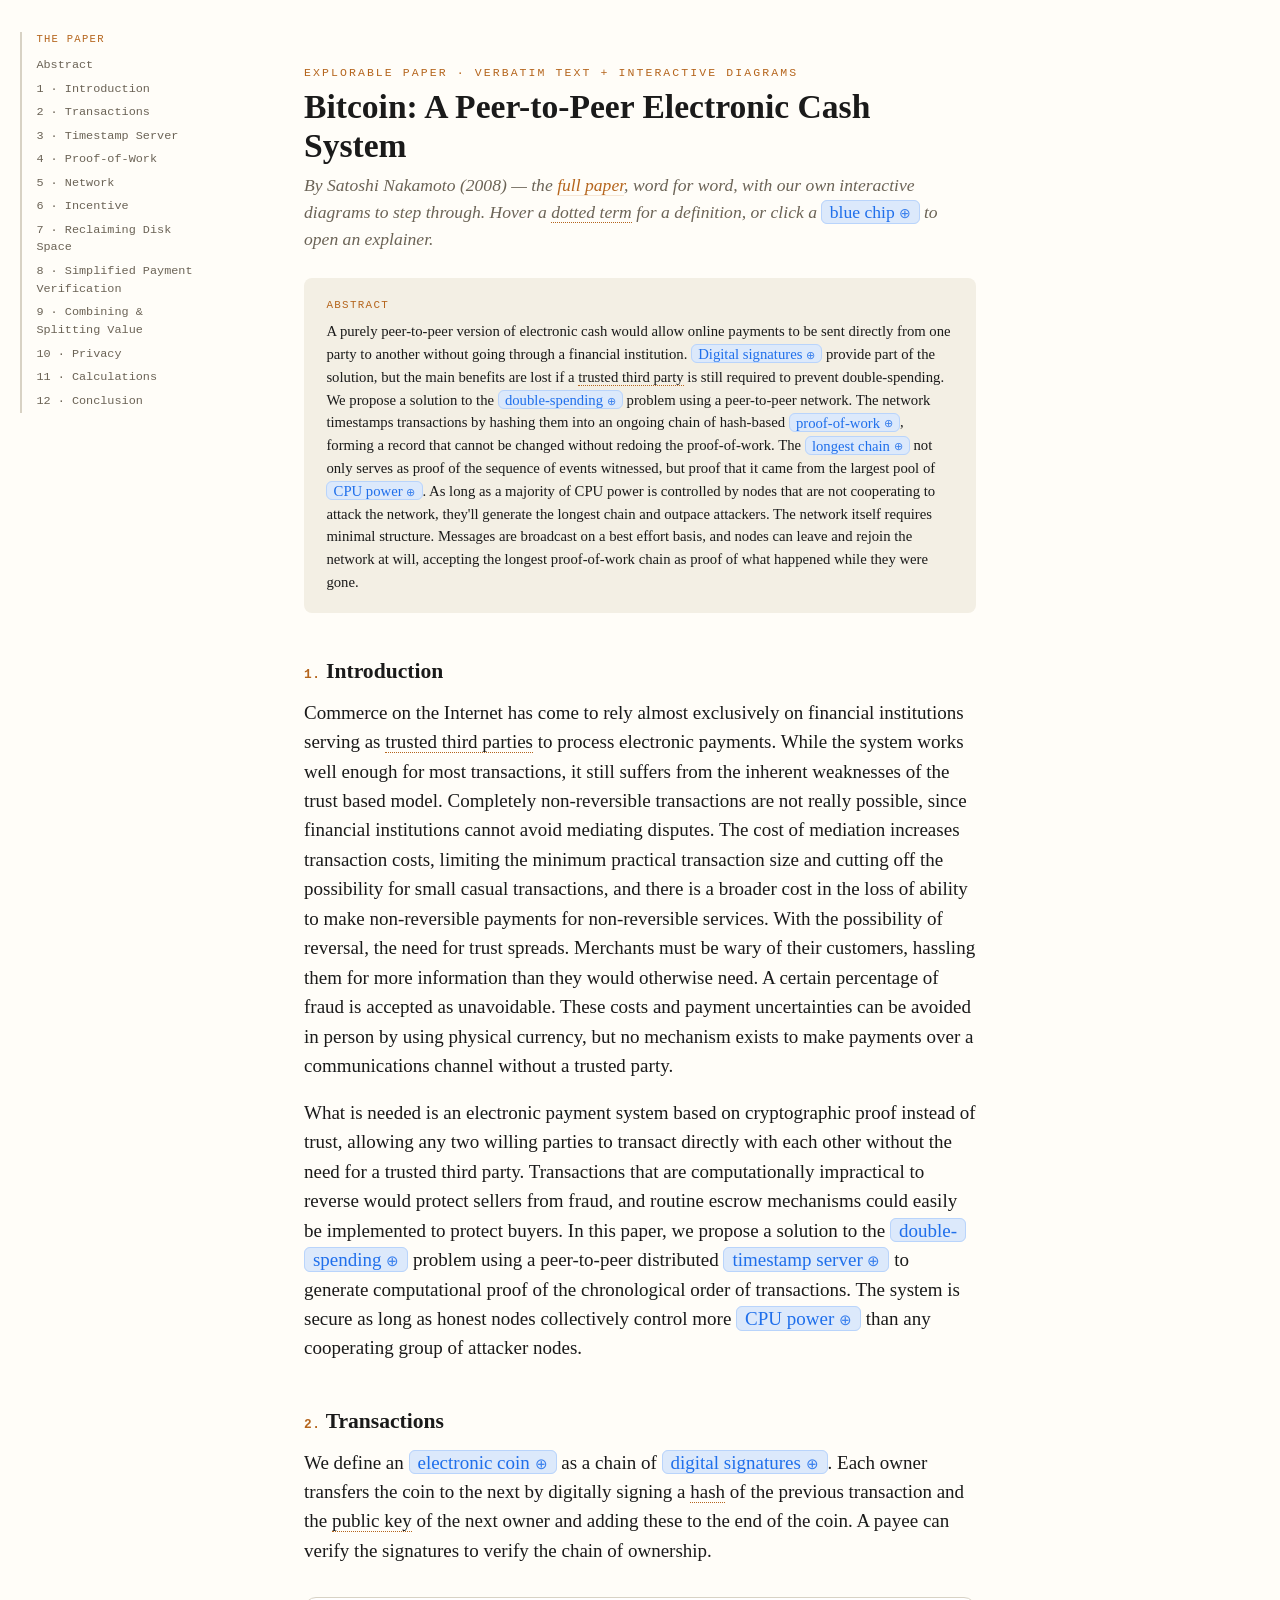
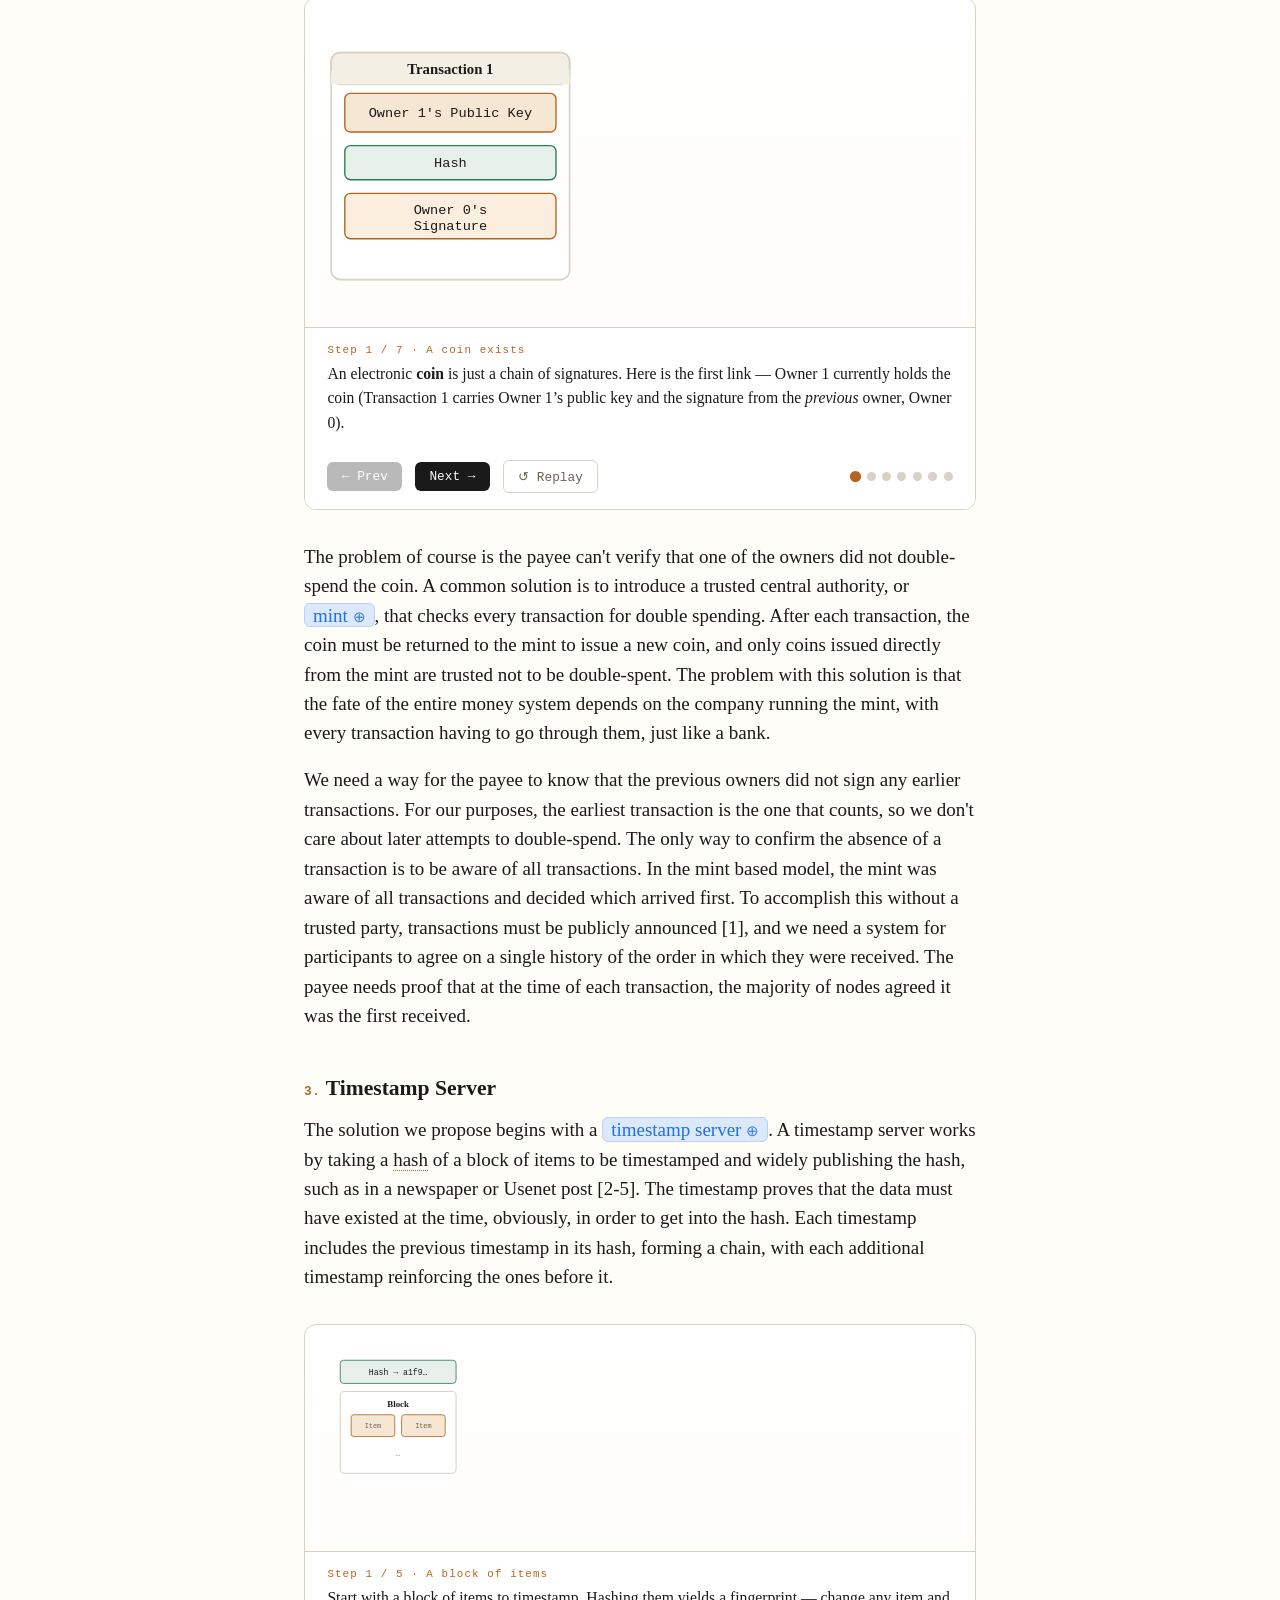
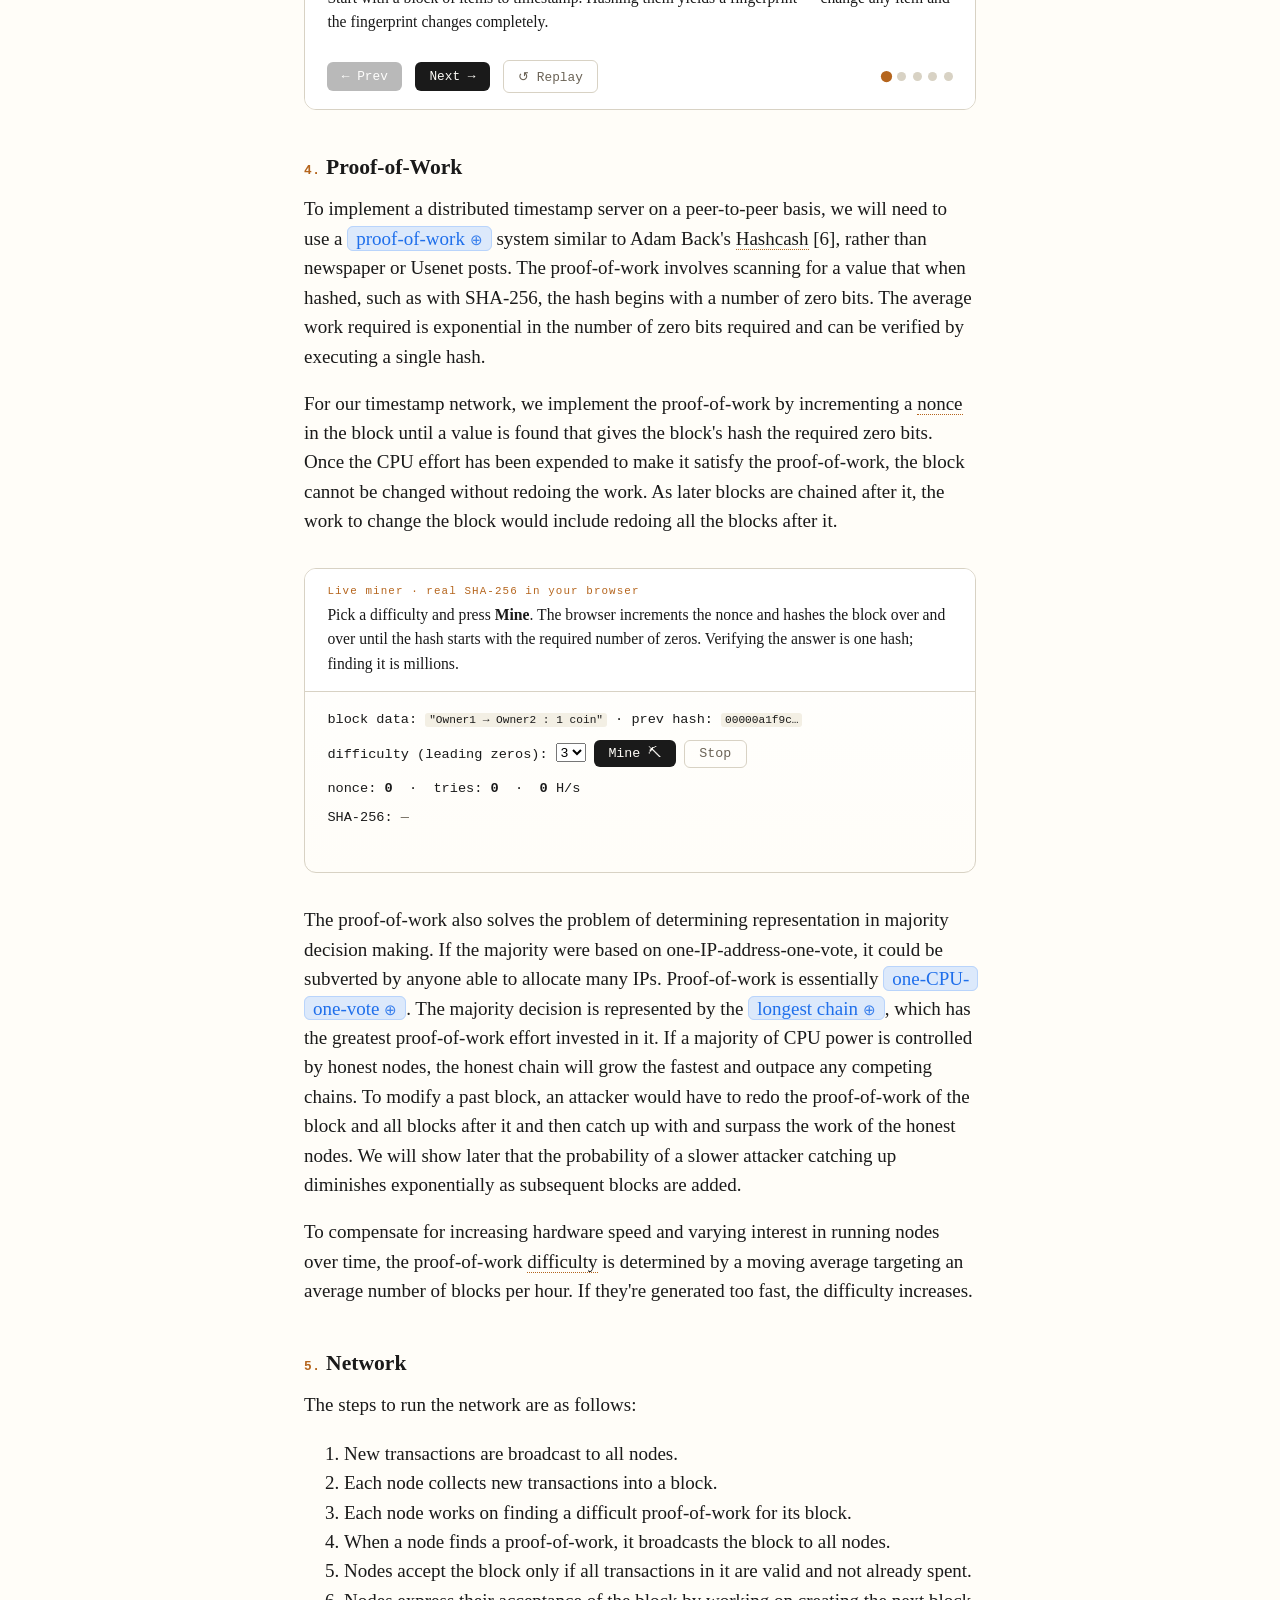
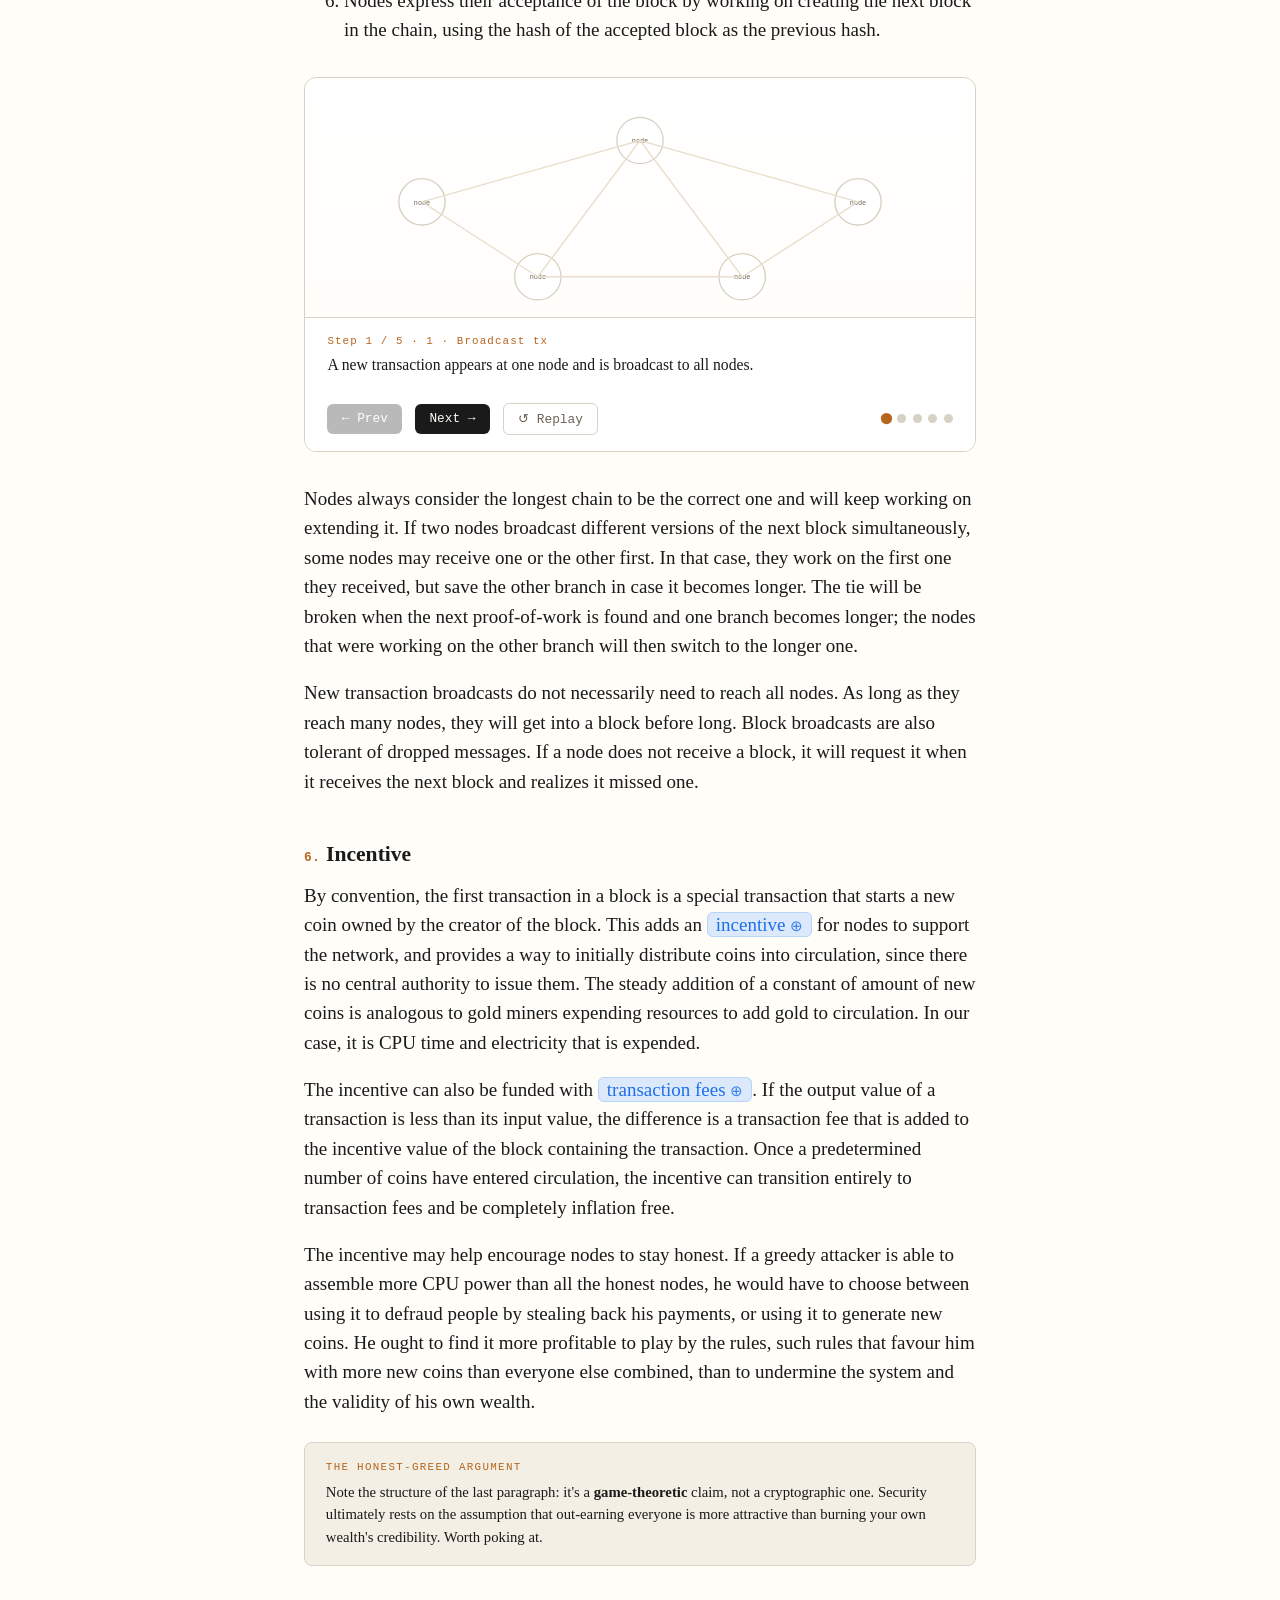
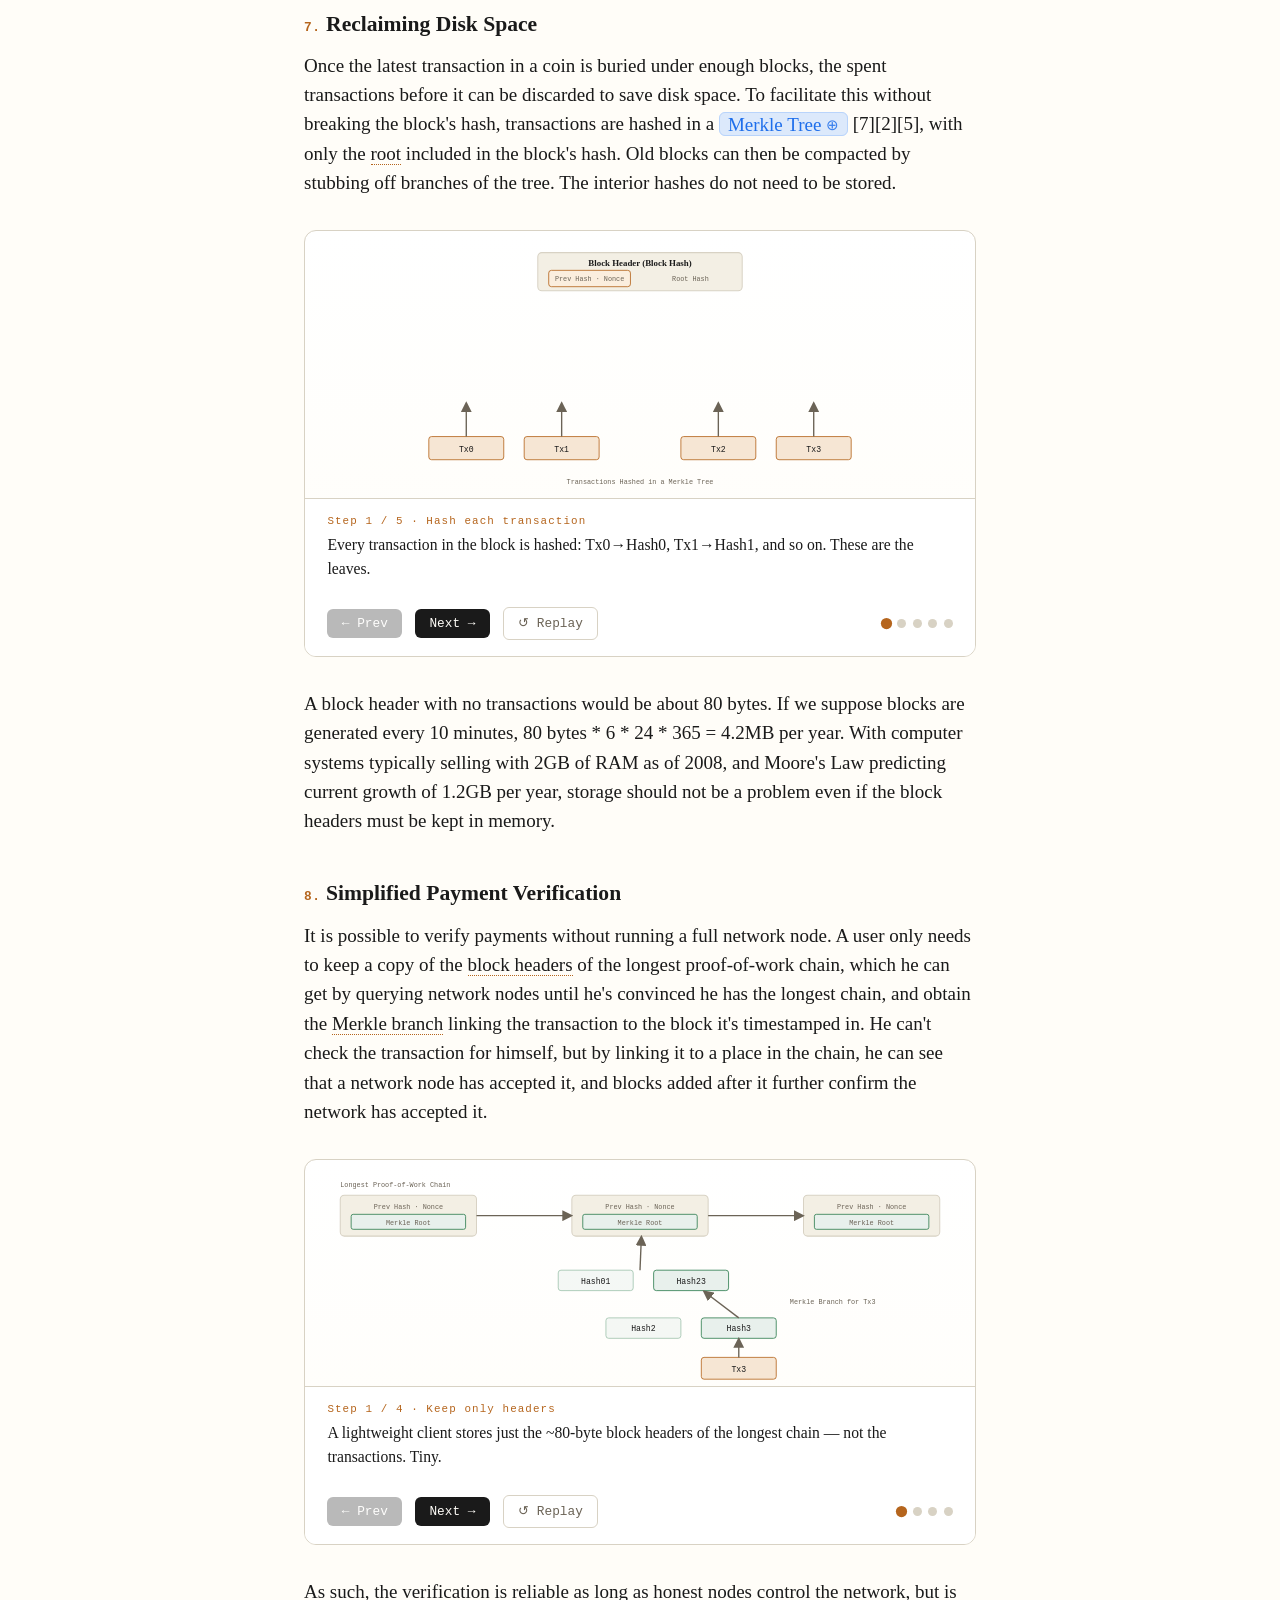
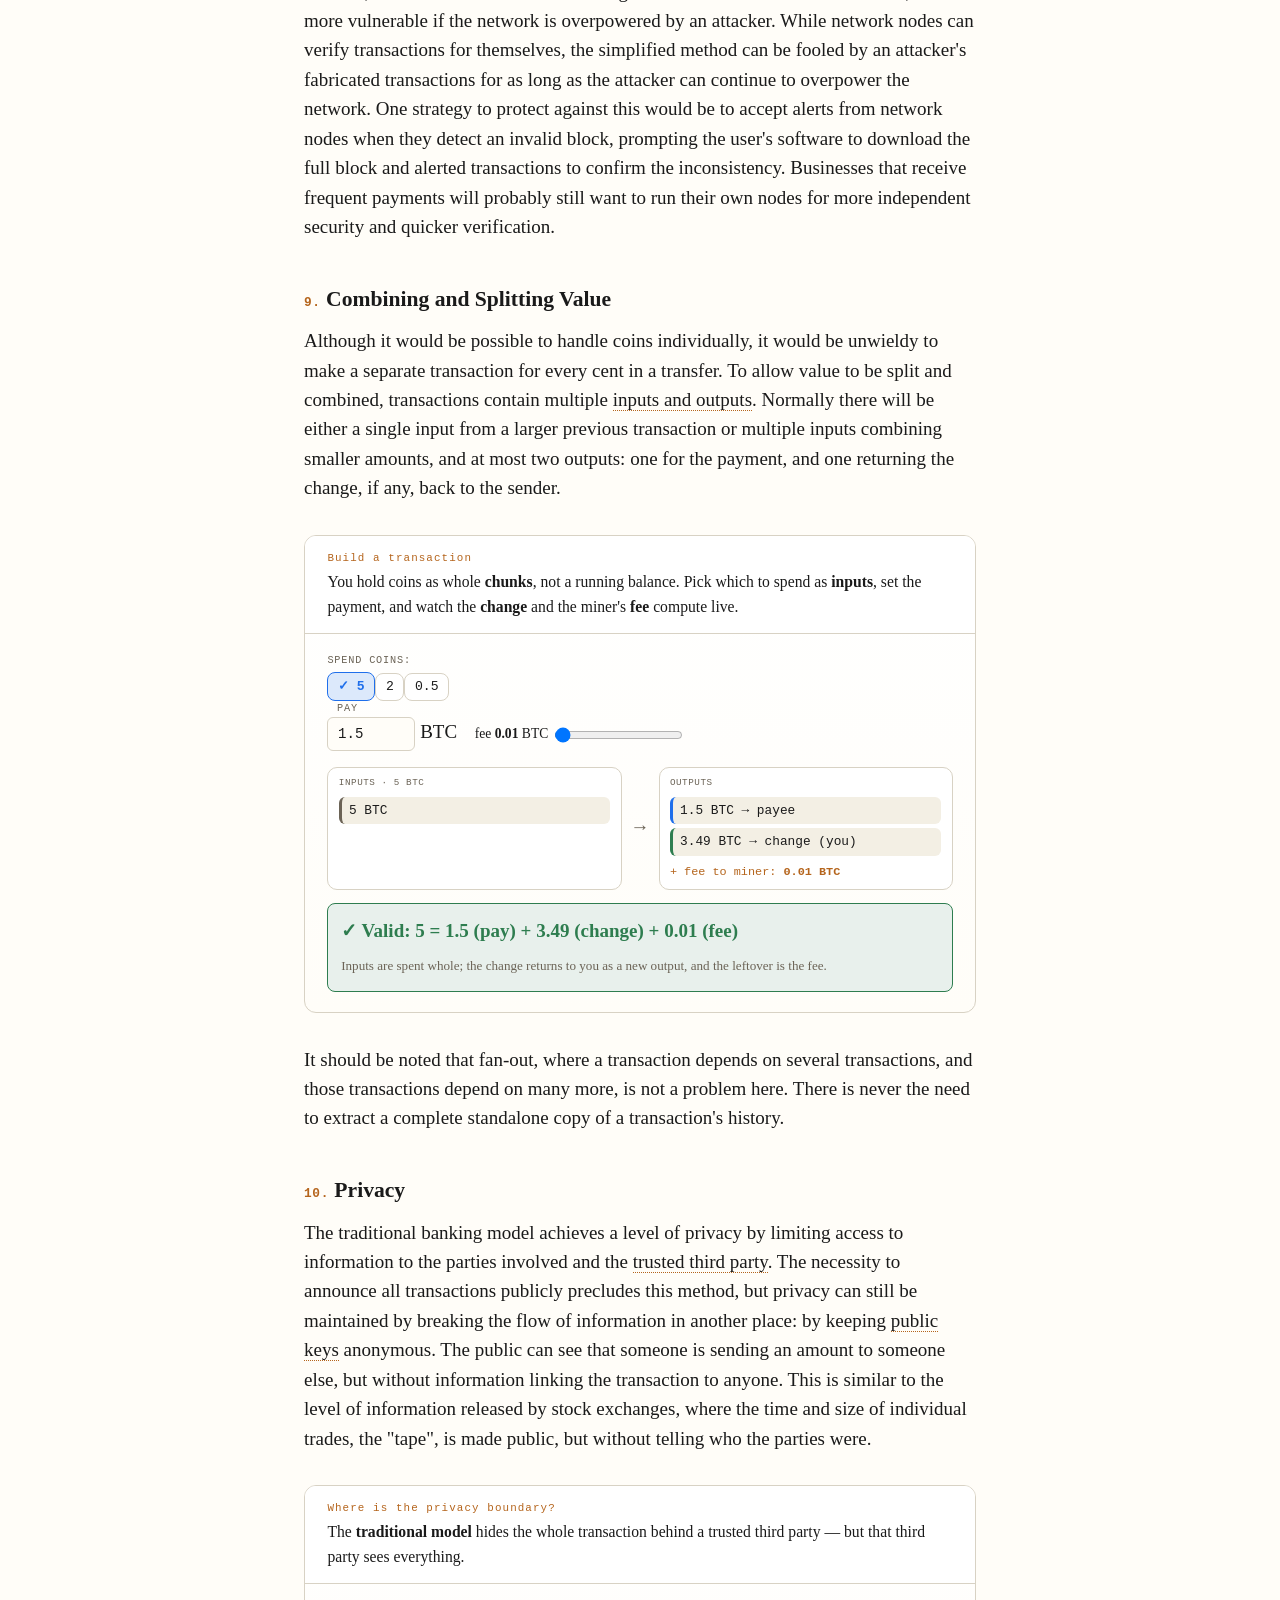
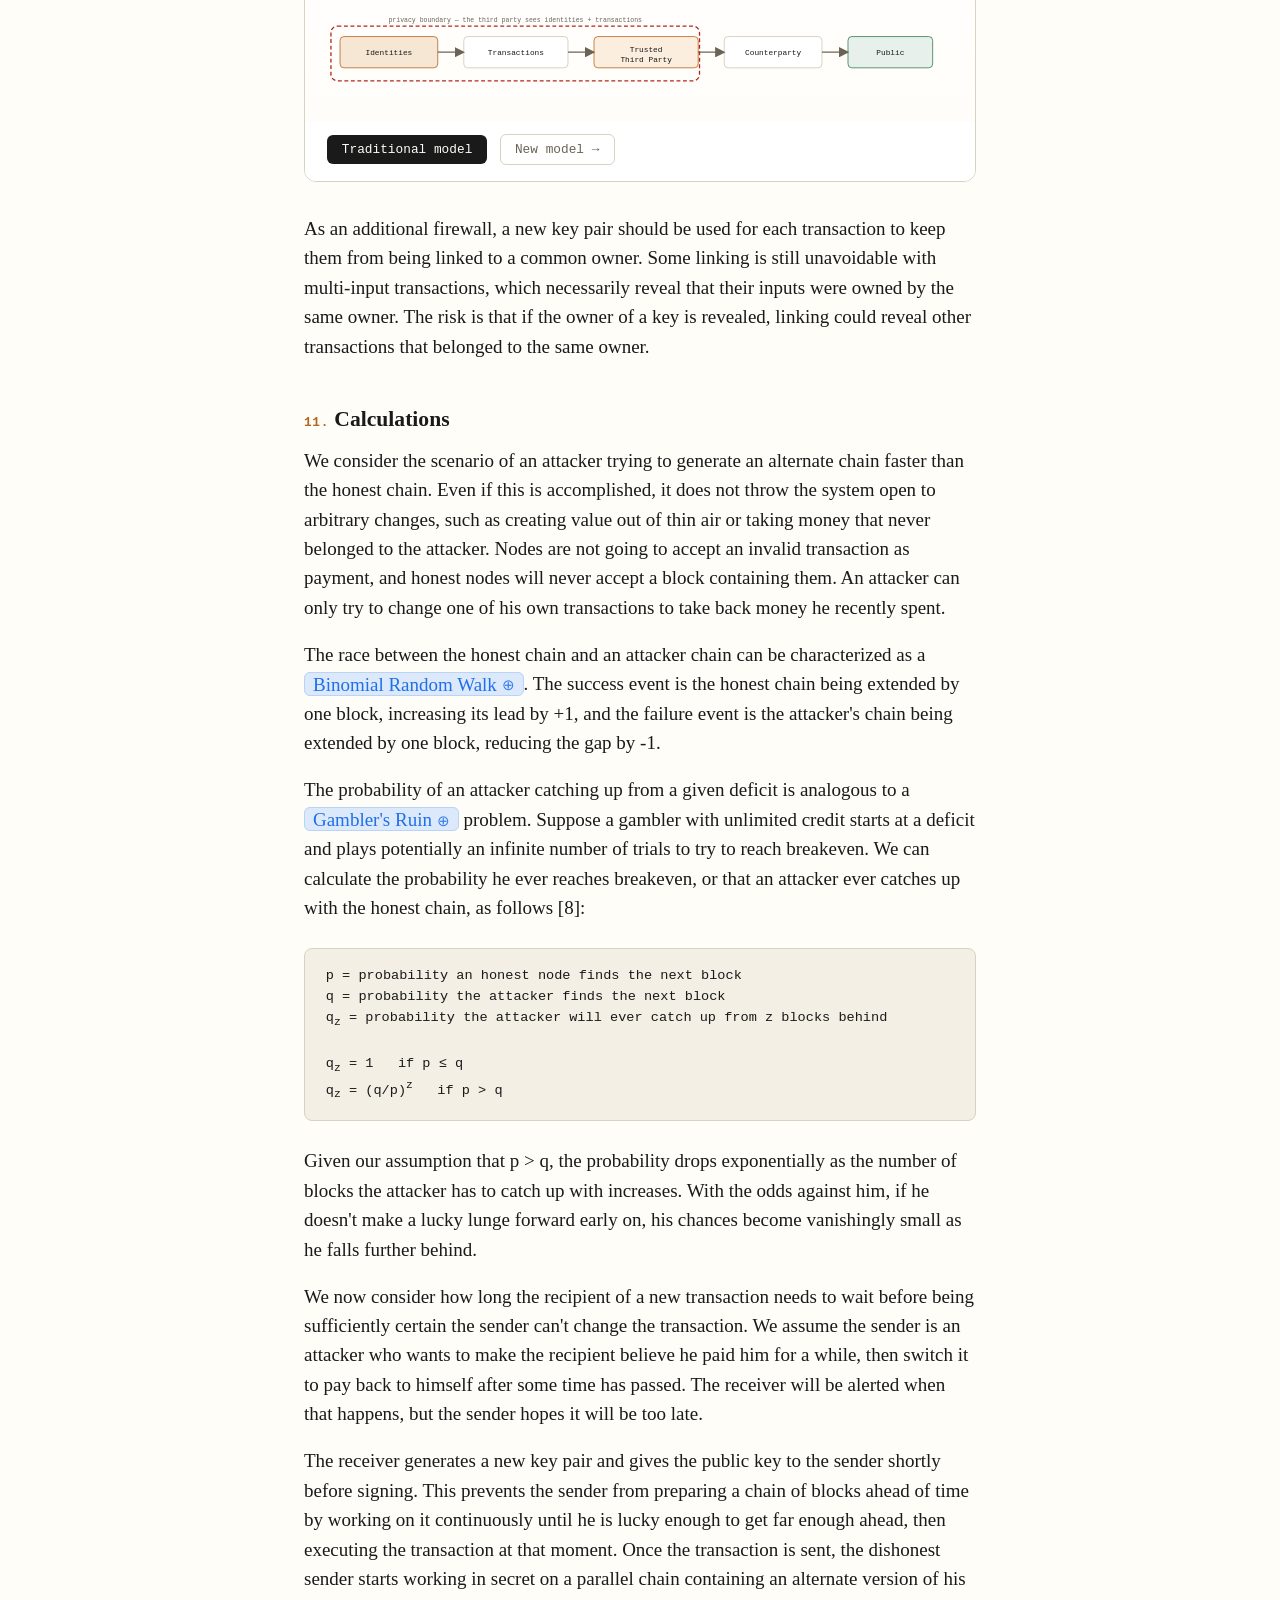
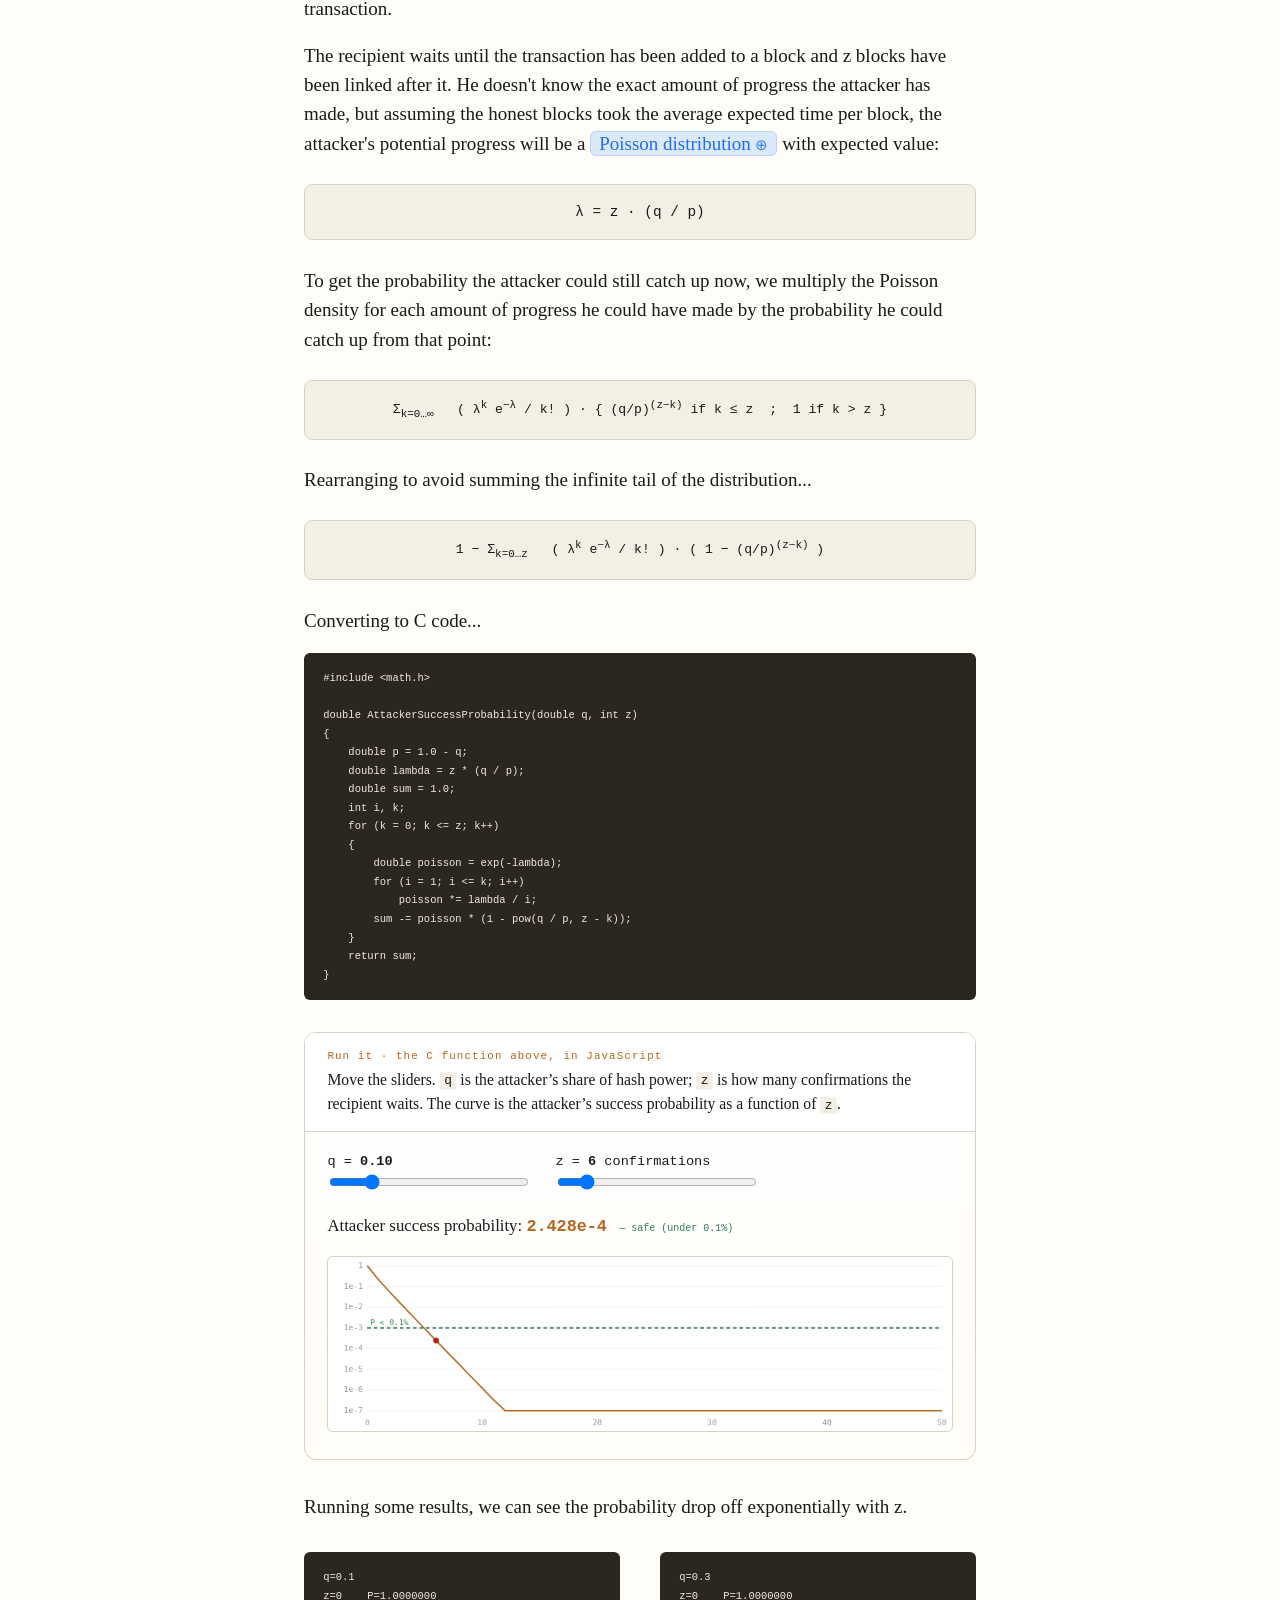
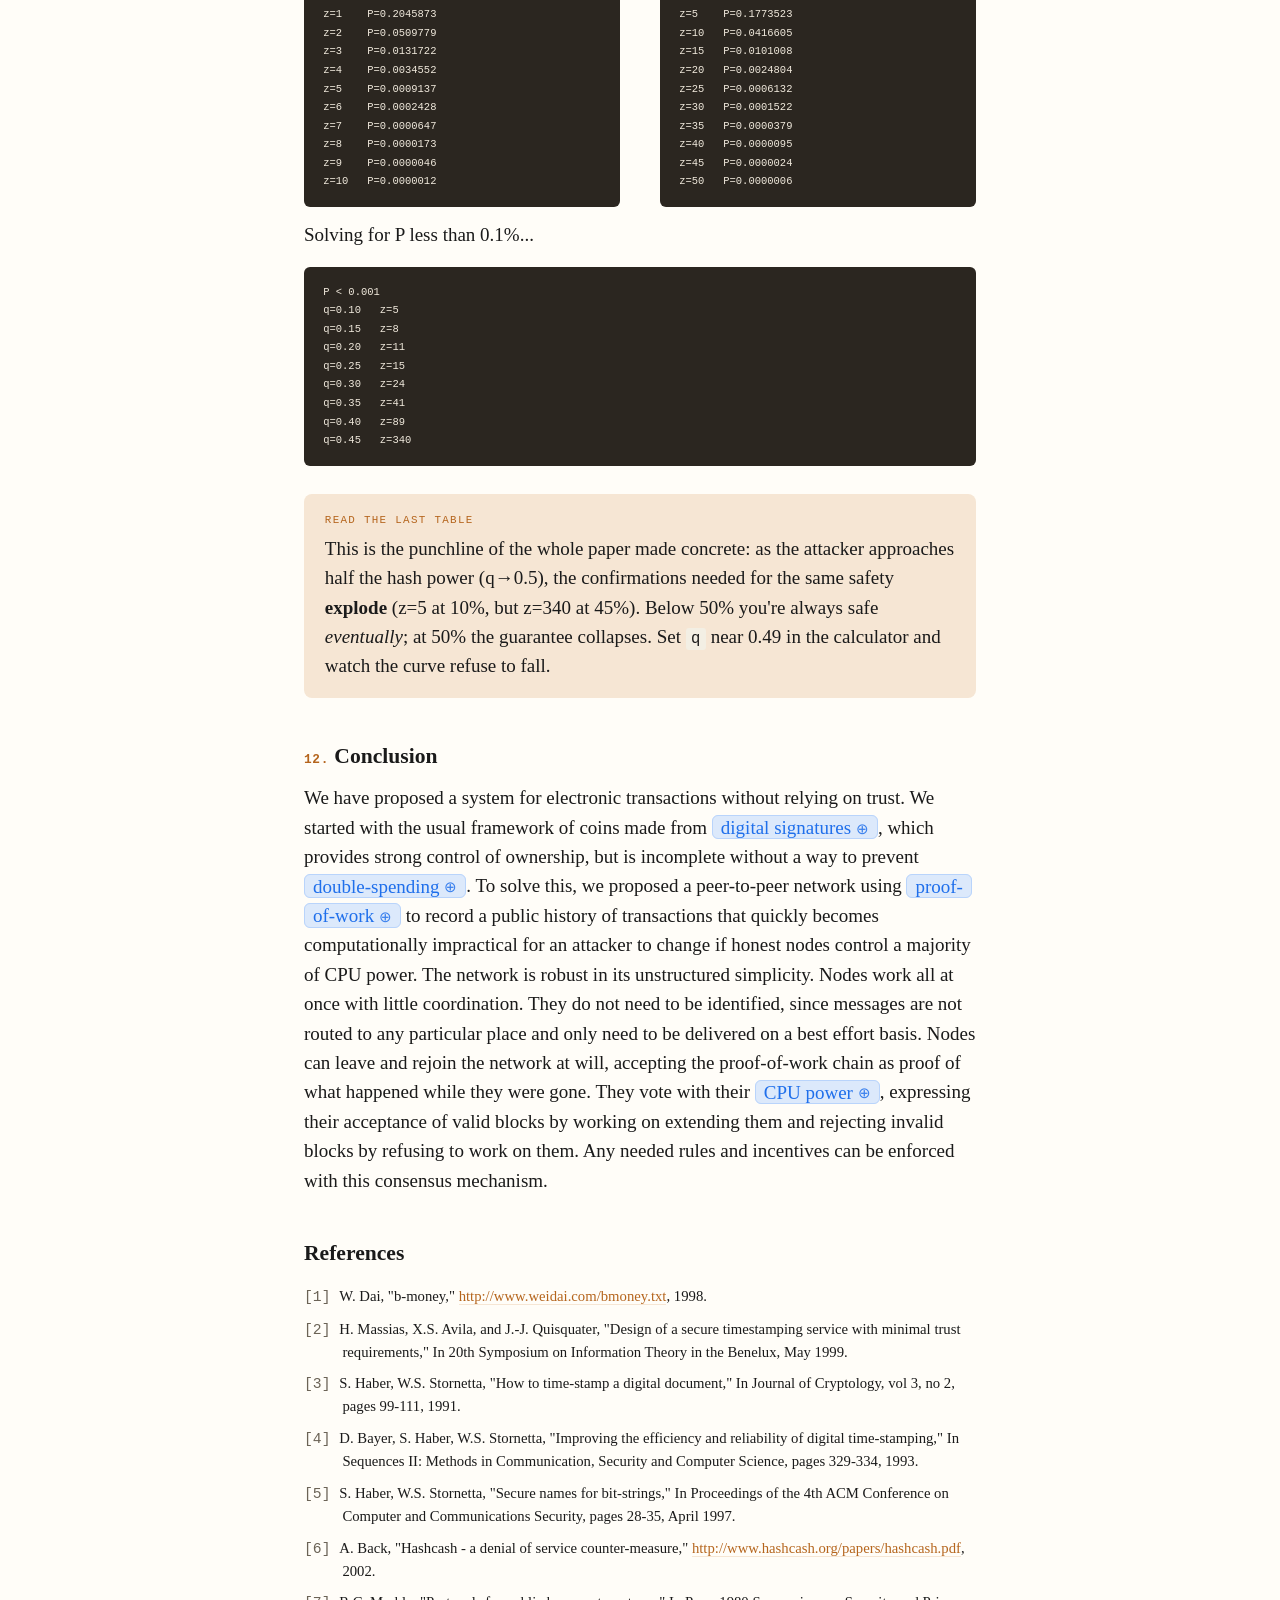
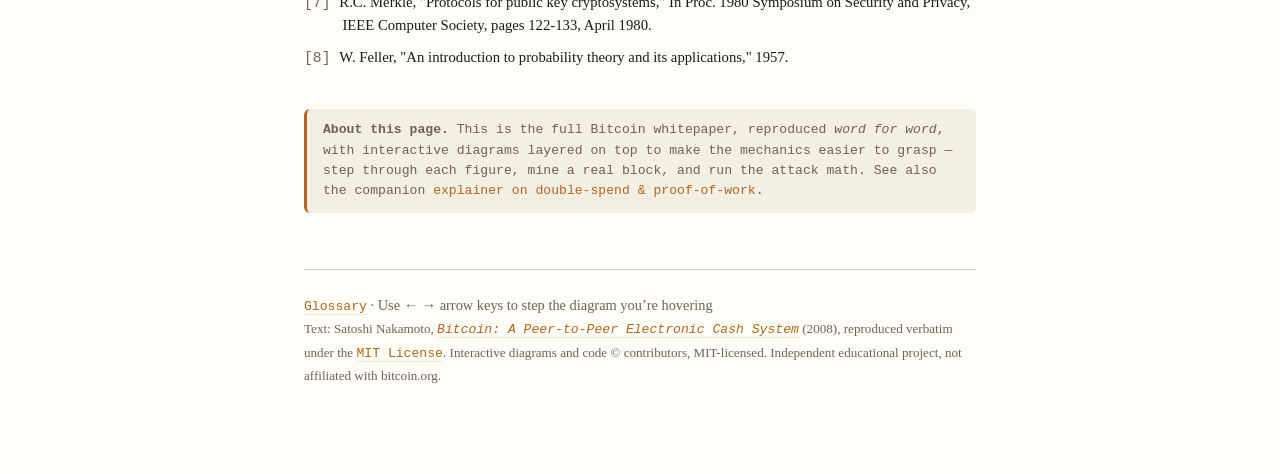
==== commit 14bbc3b8: "Simplify lede and teach the blue-chip affordance The subtitle only mentioned dotted hover terms, not" ====
--- a/index.html
+++ b/index.html
@@ -27,7 +27,7 @@
 
 <div class="kicker">Explorable Paper · Verbatim text + interactive diagrams</div>
 <h1>Bitcoin: A Peer-to-Peer Electronic Cash System</h1>
-<p class="subtitle">By Satoshi Nakamoto (2008) — the <a href="https://bitcoin.org/bitcoin.pdf">full paper</a>, word for word. The diagrams are ours: step through them, mine a real block, run the attack math. Hover any <span class="term" data-term="hash">dotted term</span> for a definition.</p>
+<p class="subtitle">By Satoshi Nakamoto (2008) — the <a href="https://bitcoin.org/bitcoin.pdf">full paper</a>, word for word, with our own interactive diagrams to step through. Hover a <span class="term" data-term="hash">dotted term</span> for a definition, or click a <span class="chip-demo">blue chip<span class="ex-glyph" aria-hidden="true">⊕</span></span> to open an explainer.</p>
 
 <section class="paper-section" id="sec-abstract">
 <div class="paper-abstract">
--- a/assets/style.css
+++ b/assets/style.css
@@ -170,6 +170,18 @@
   background: var(--ix); border-color: var(--ix); color: #fff;
 }
 .term.ex-active .ex-glyph { opacity: 1; }
+
+/* Inert chip used in the lede to show the reader what a clickable explainer
+ * chip looks like. Matches .term.has-explainer visually but is not interactive. */
+.chip-demo {
+  color: var(--ix); background: var(--ix-soft);
+  border: 1px solid #b9d4fb; border-radius: 6px;
+  padding: 0.04em 0.42em; font-style: normal; white-space: nowrap;
+}
+.chip-demo .ex-glyph {
+  font-family: var(--mono); font-size: 0.78em; color: inherit;
+  margin-left: 0.32em; opacity: 0.85;
+}
 
 /* The expandable panel inserted below a paragraph when its keyword is clicked. */
 .explainer-panel {
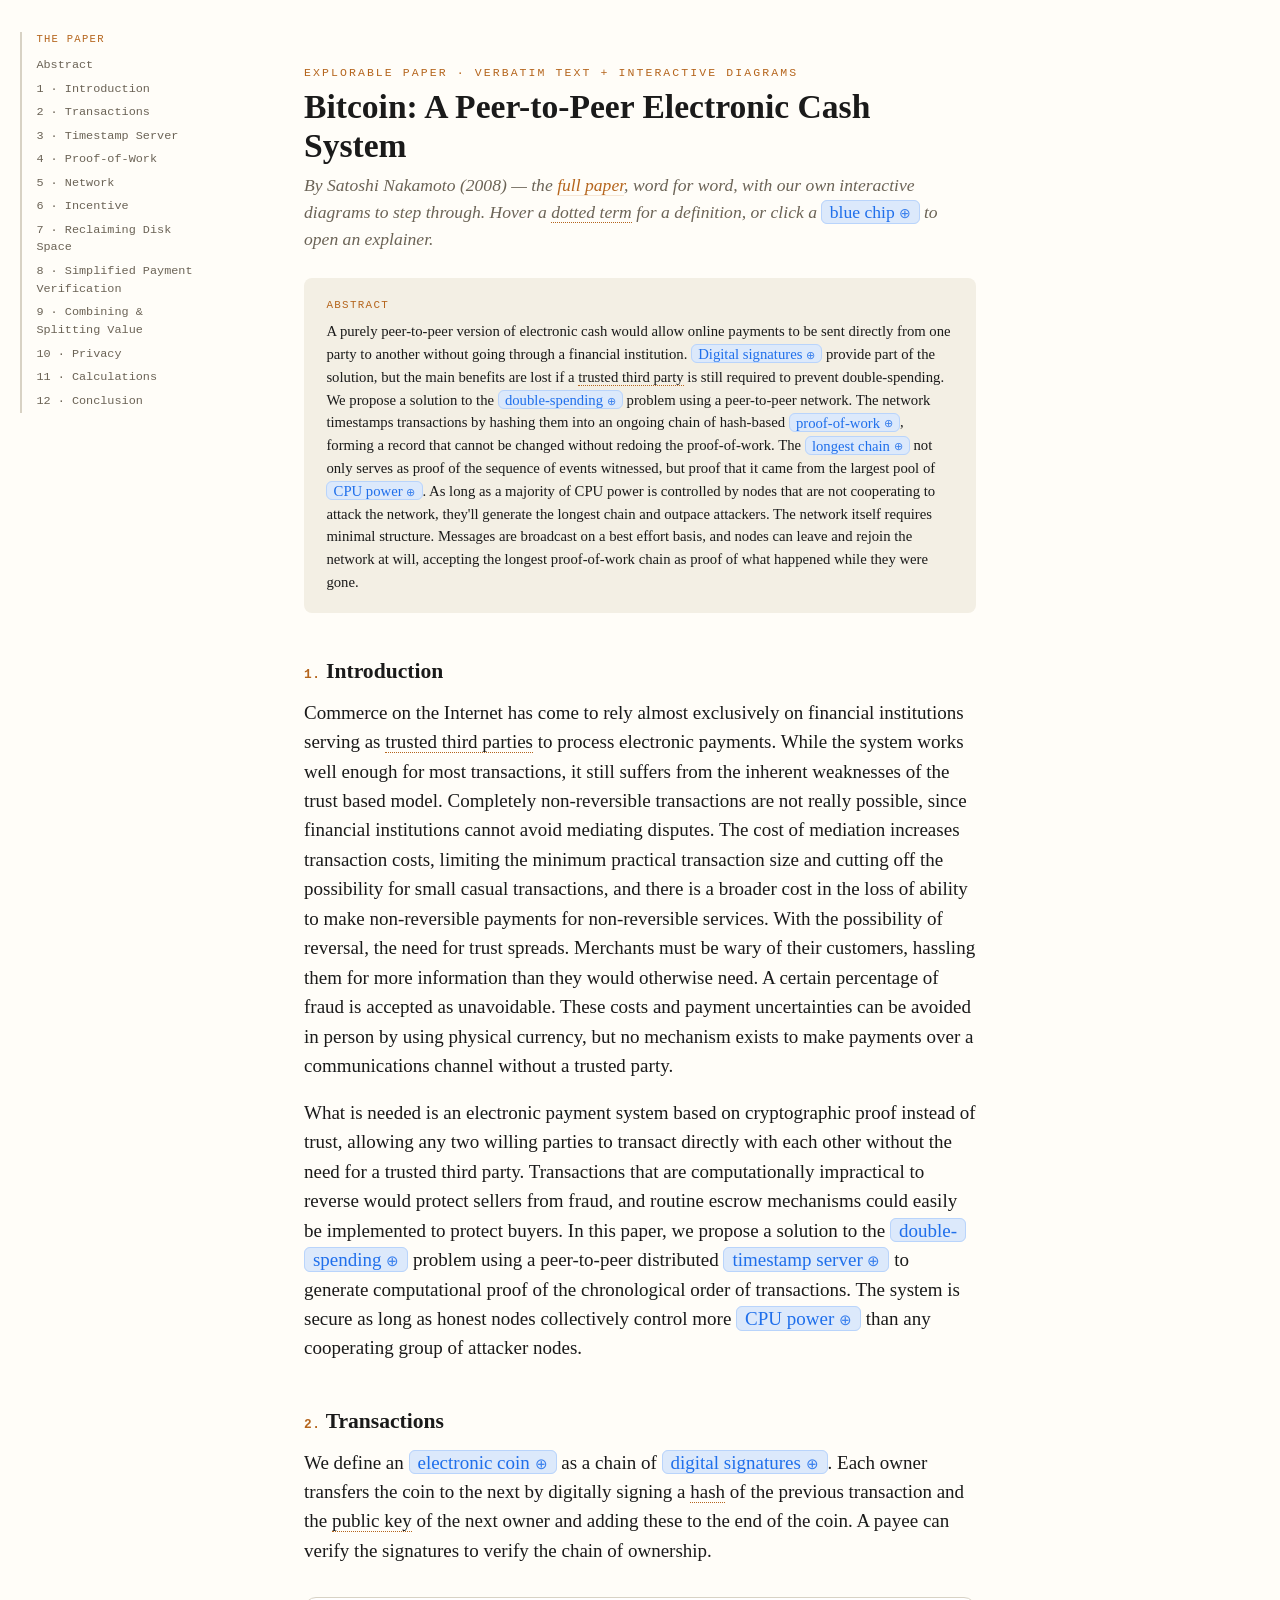
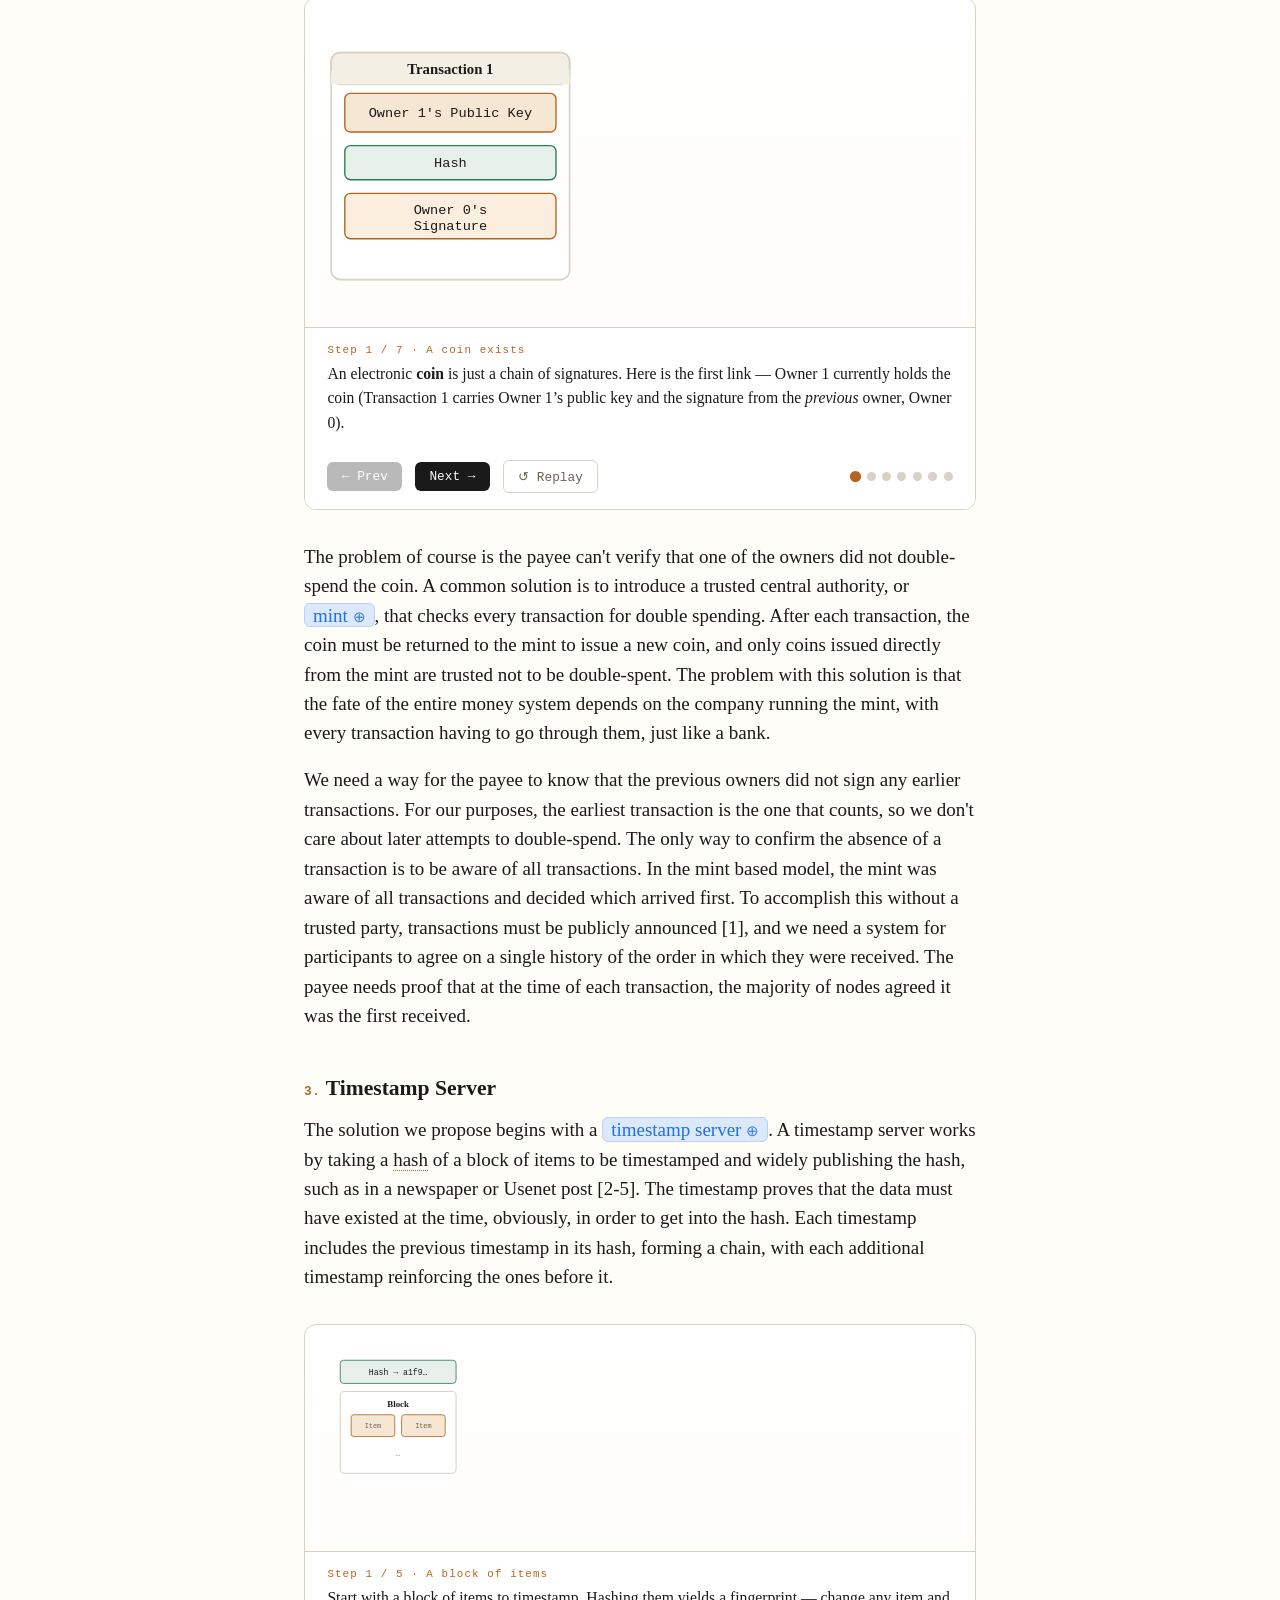
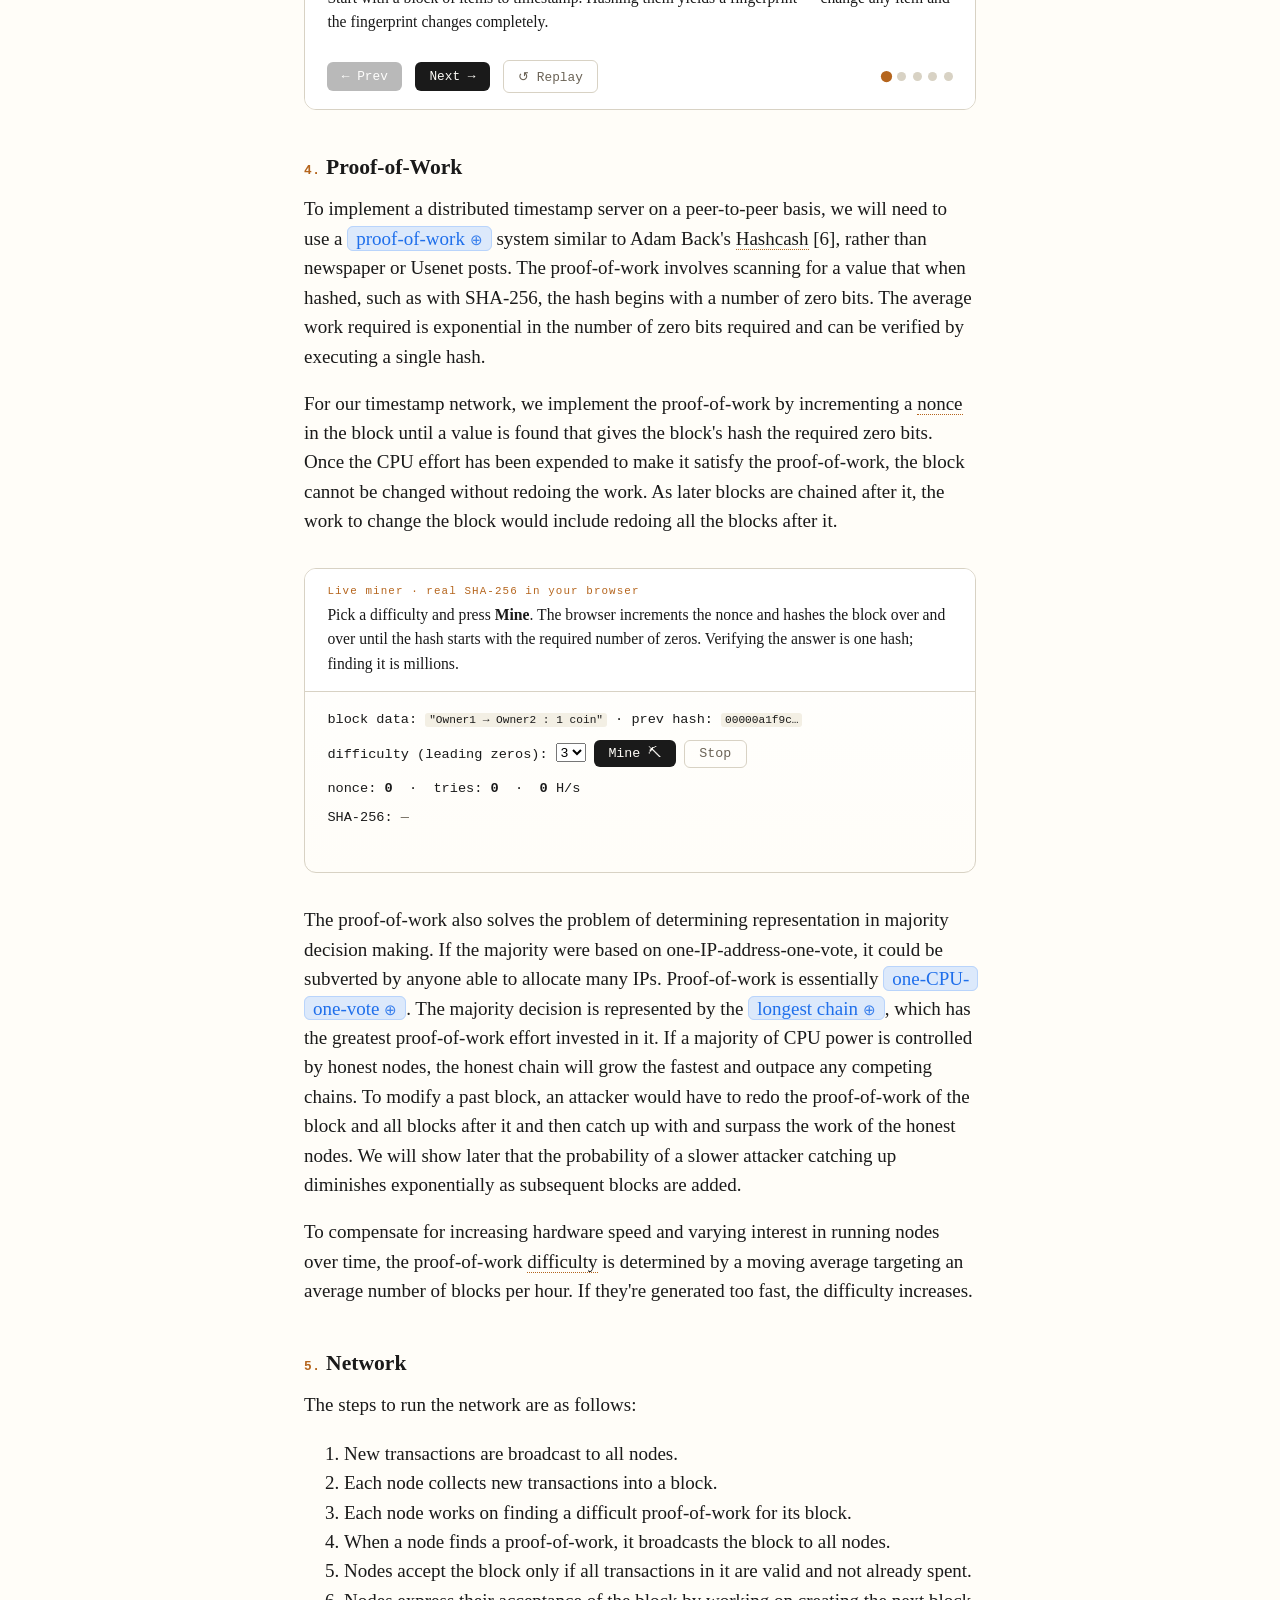
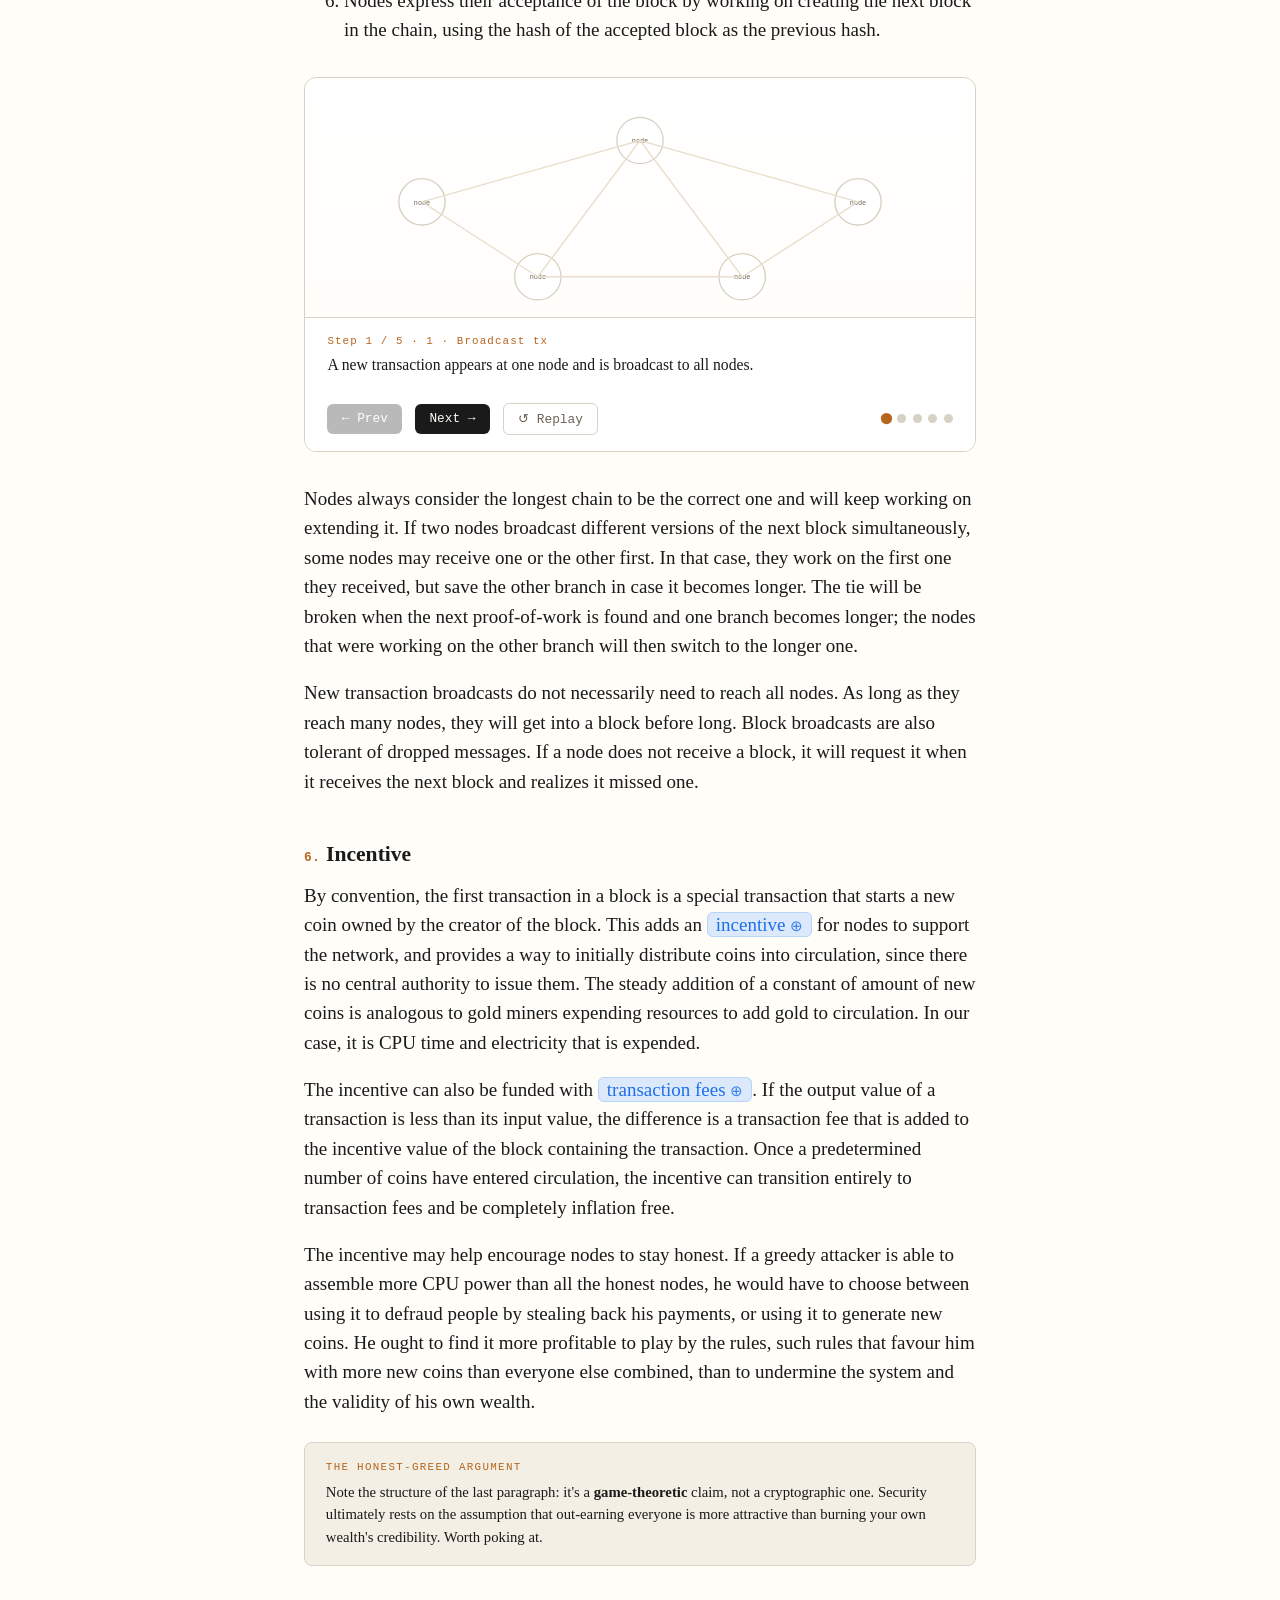
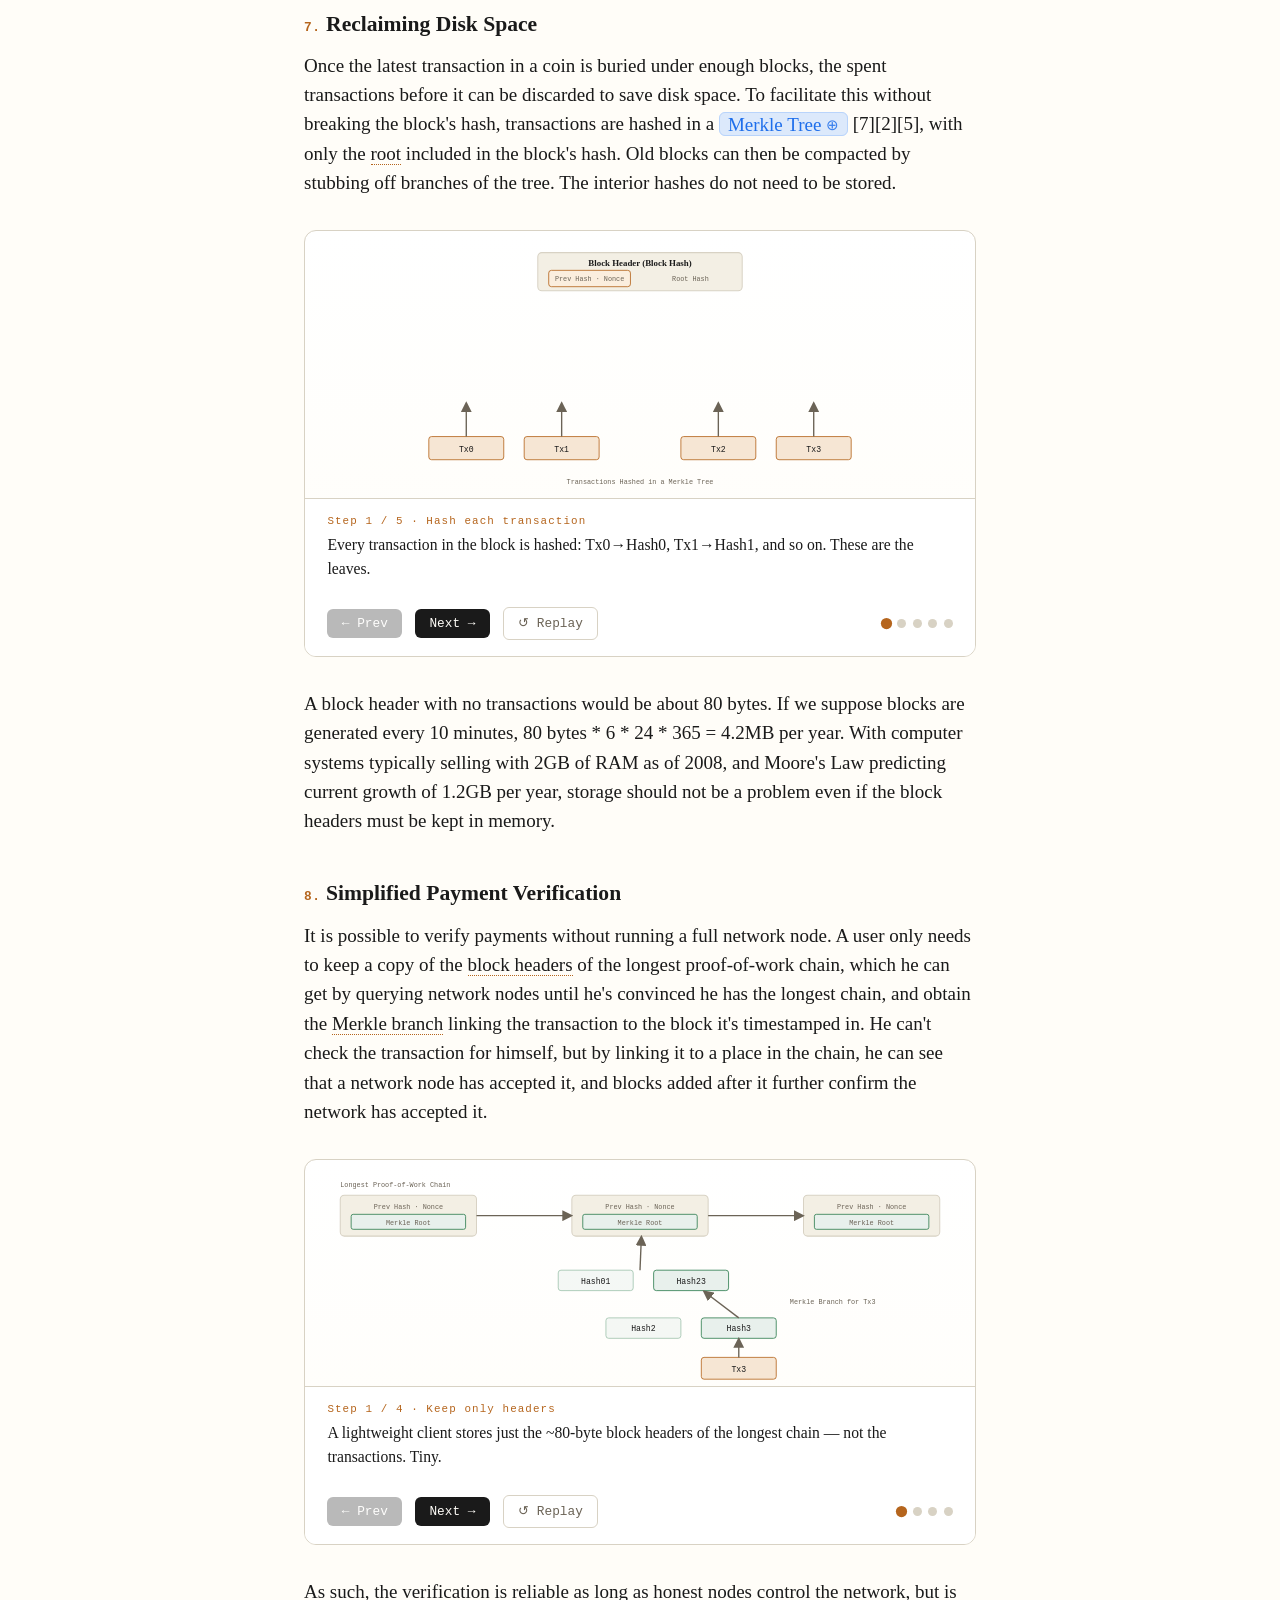
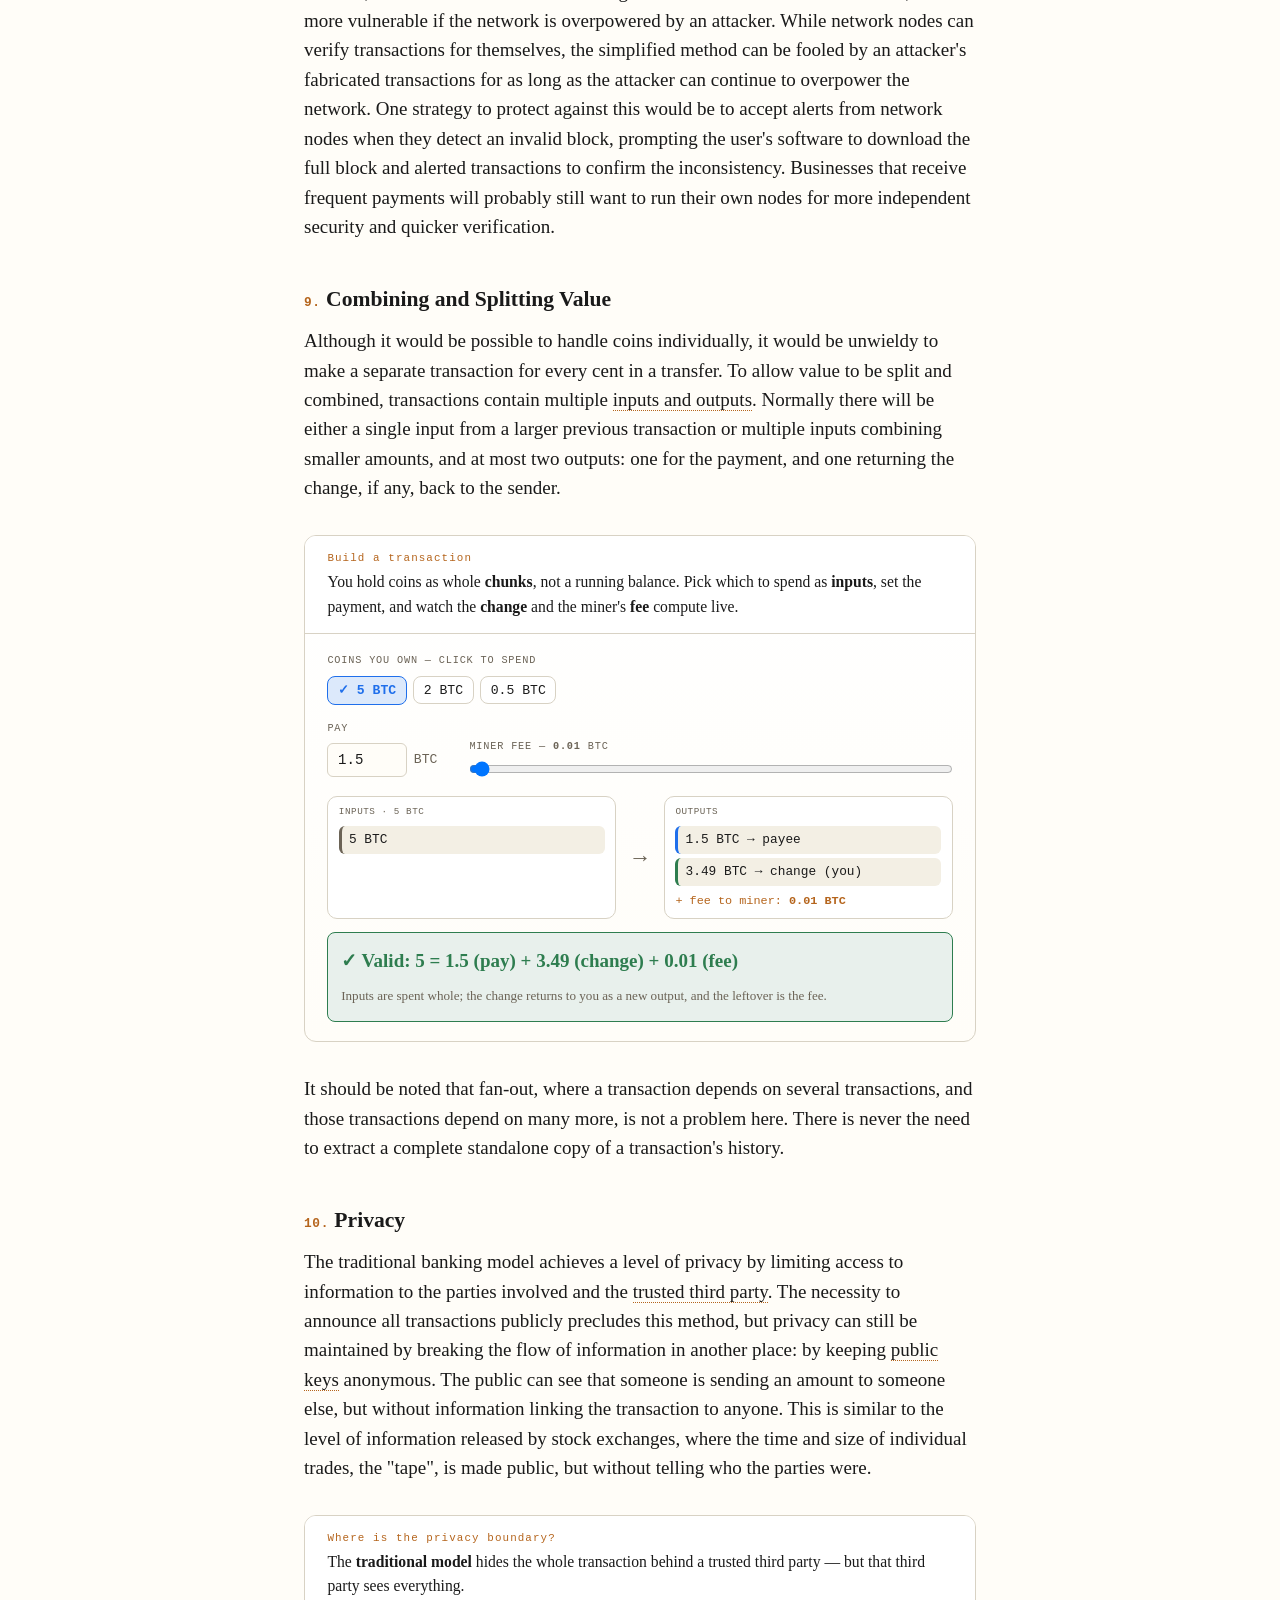
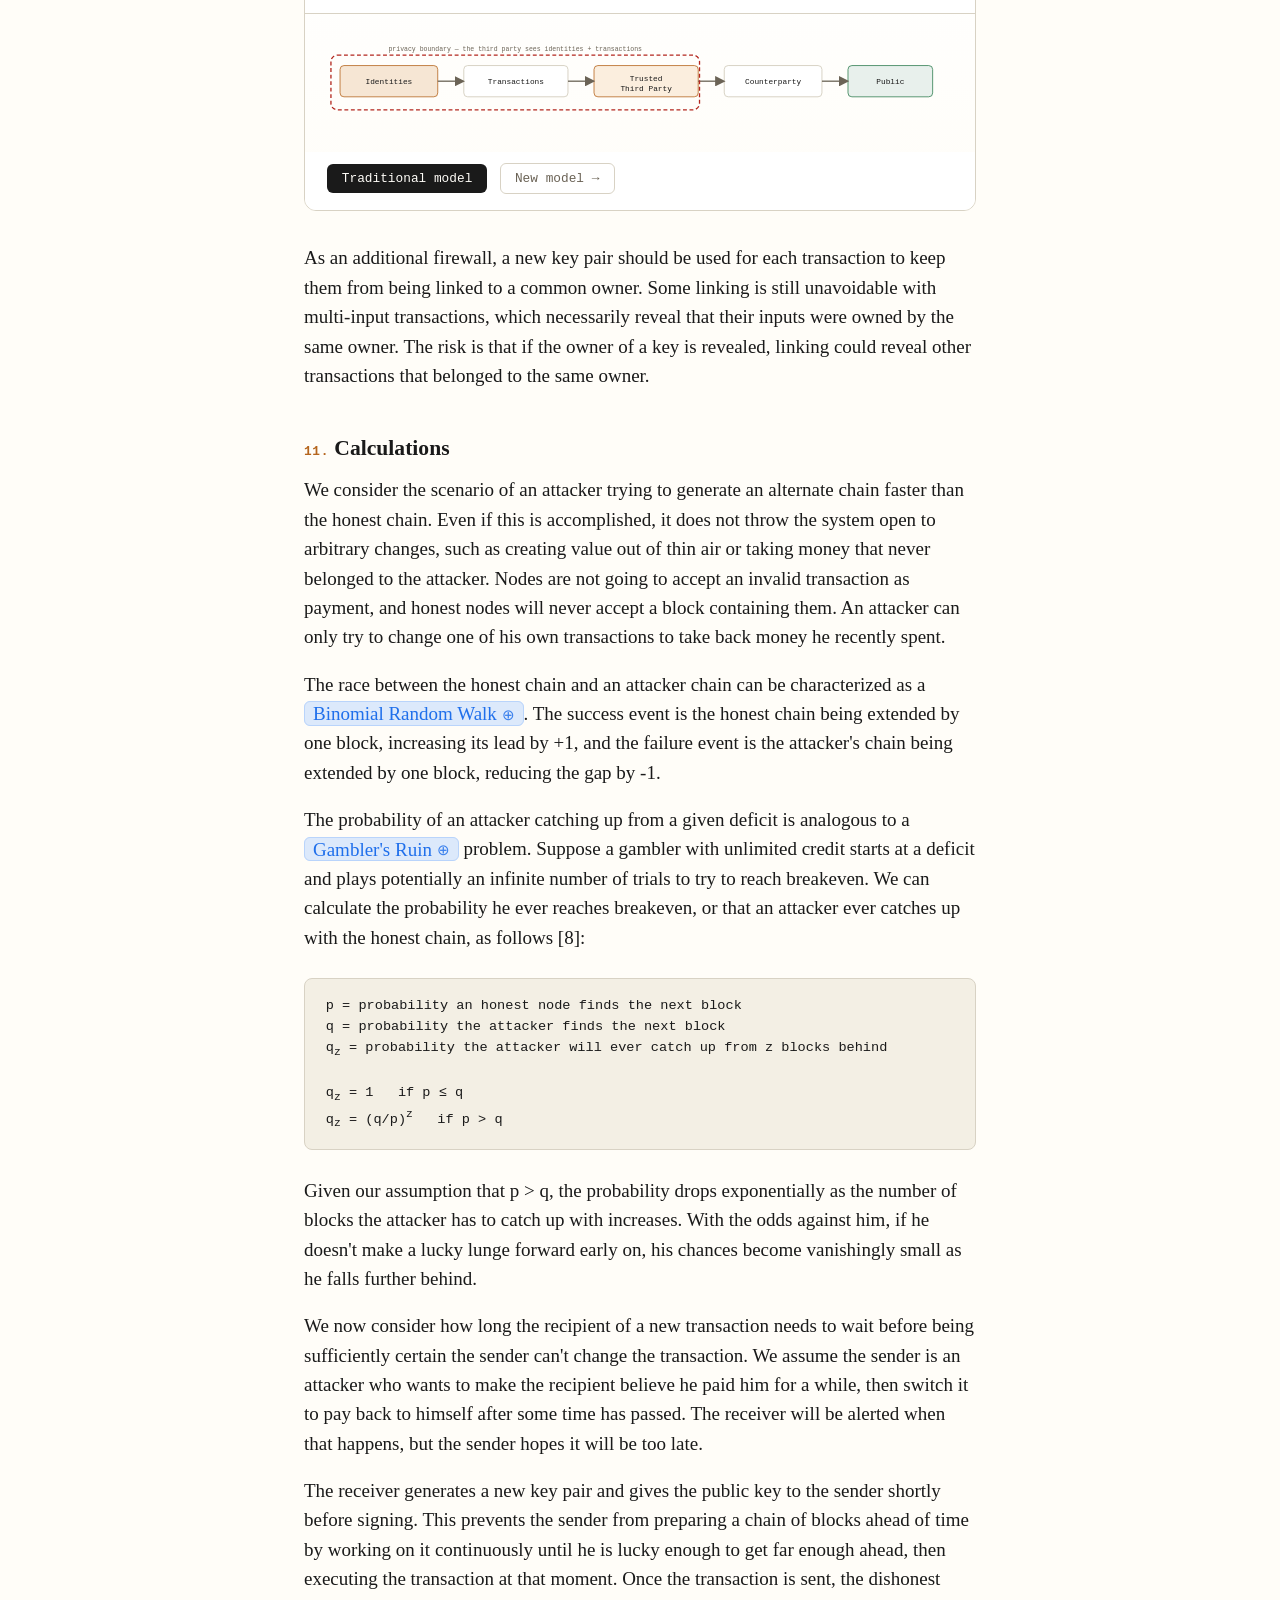
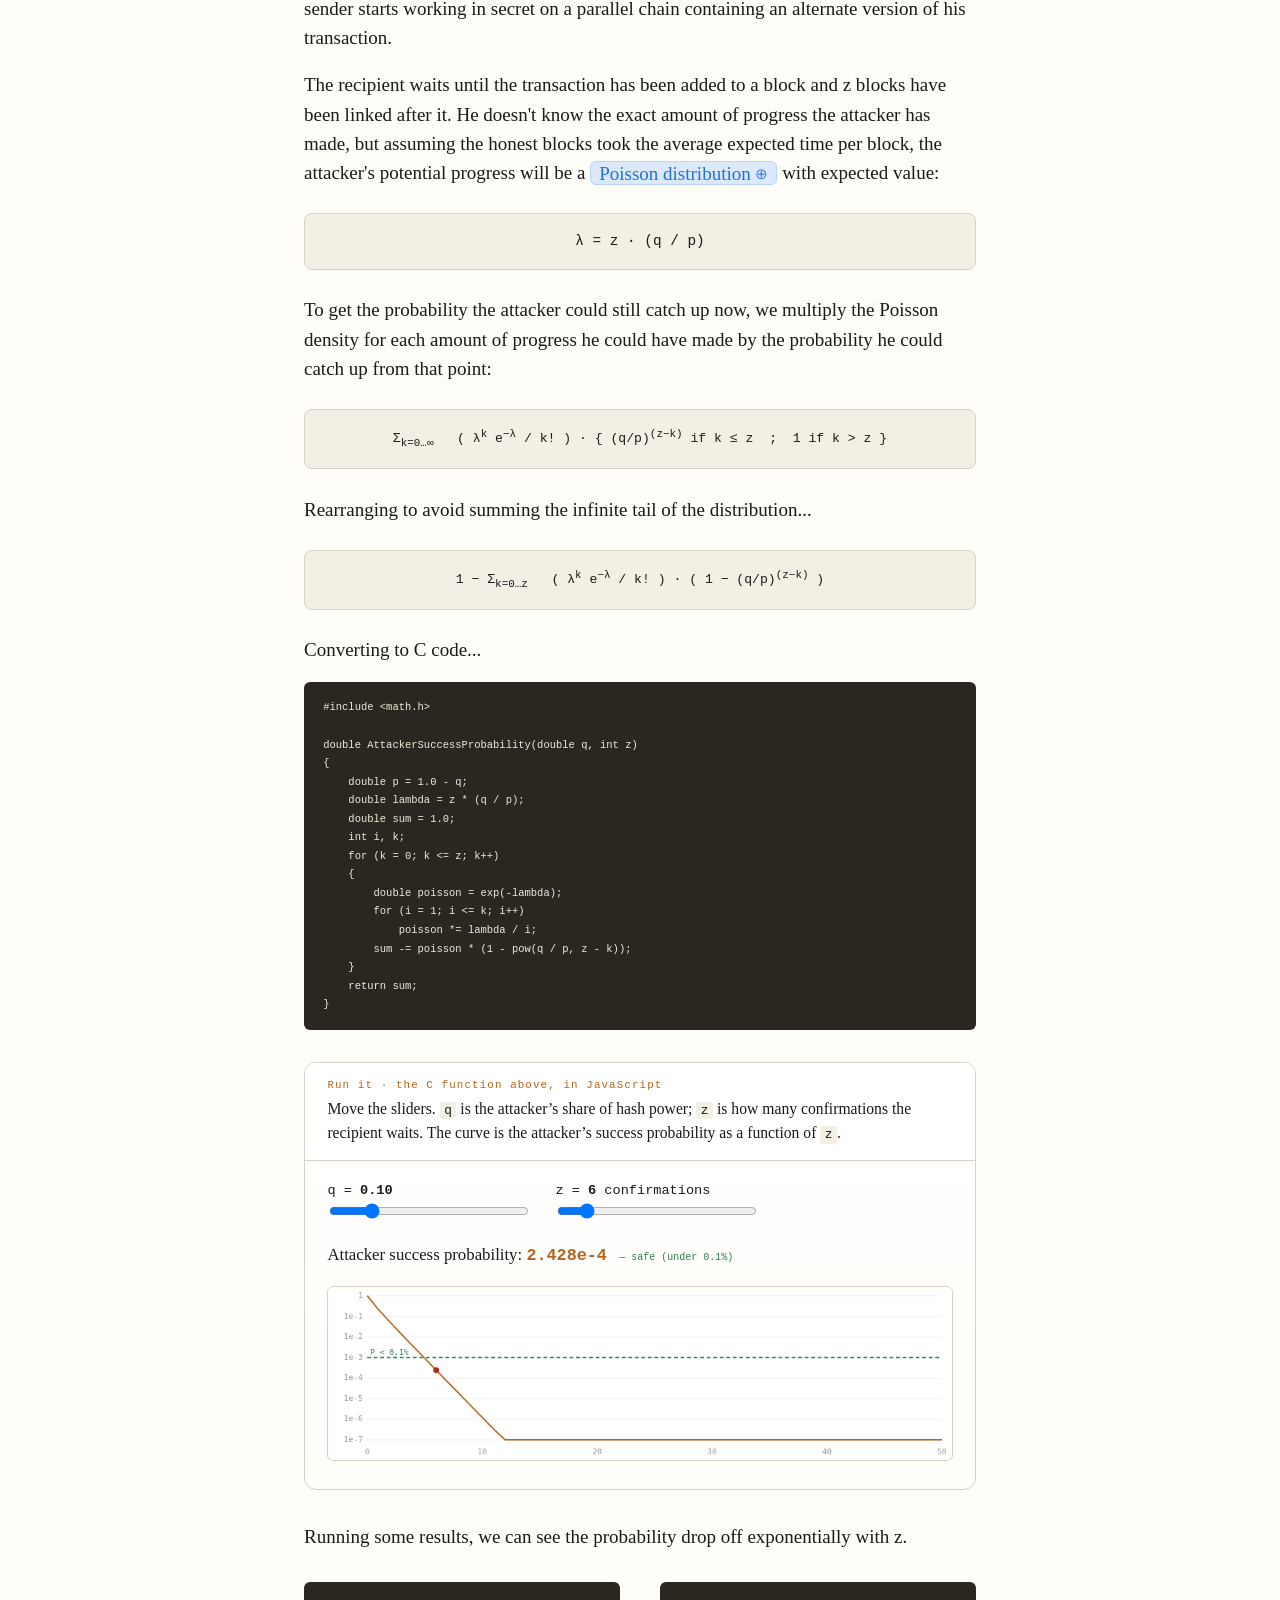
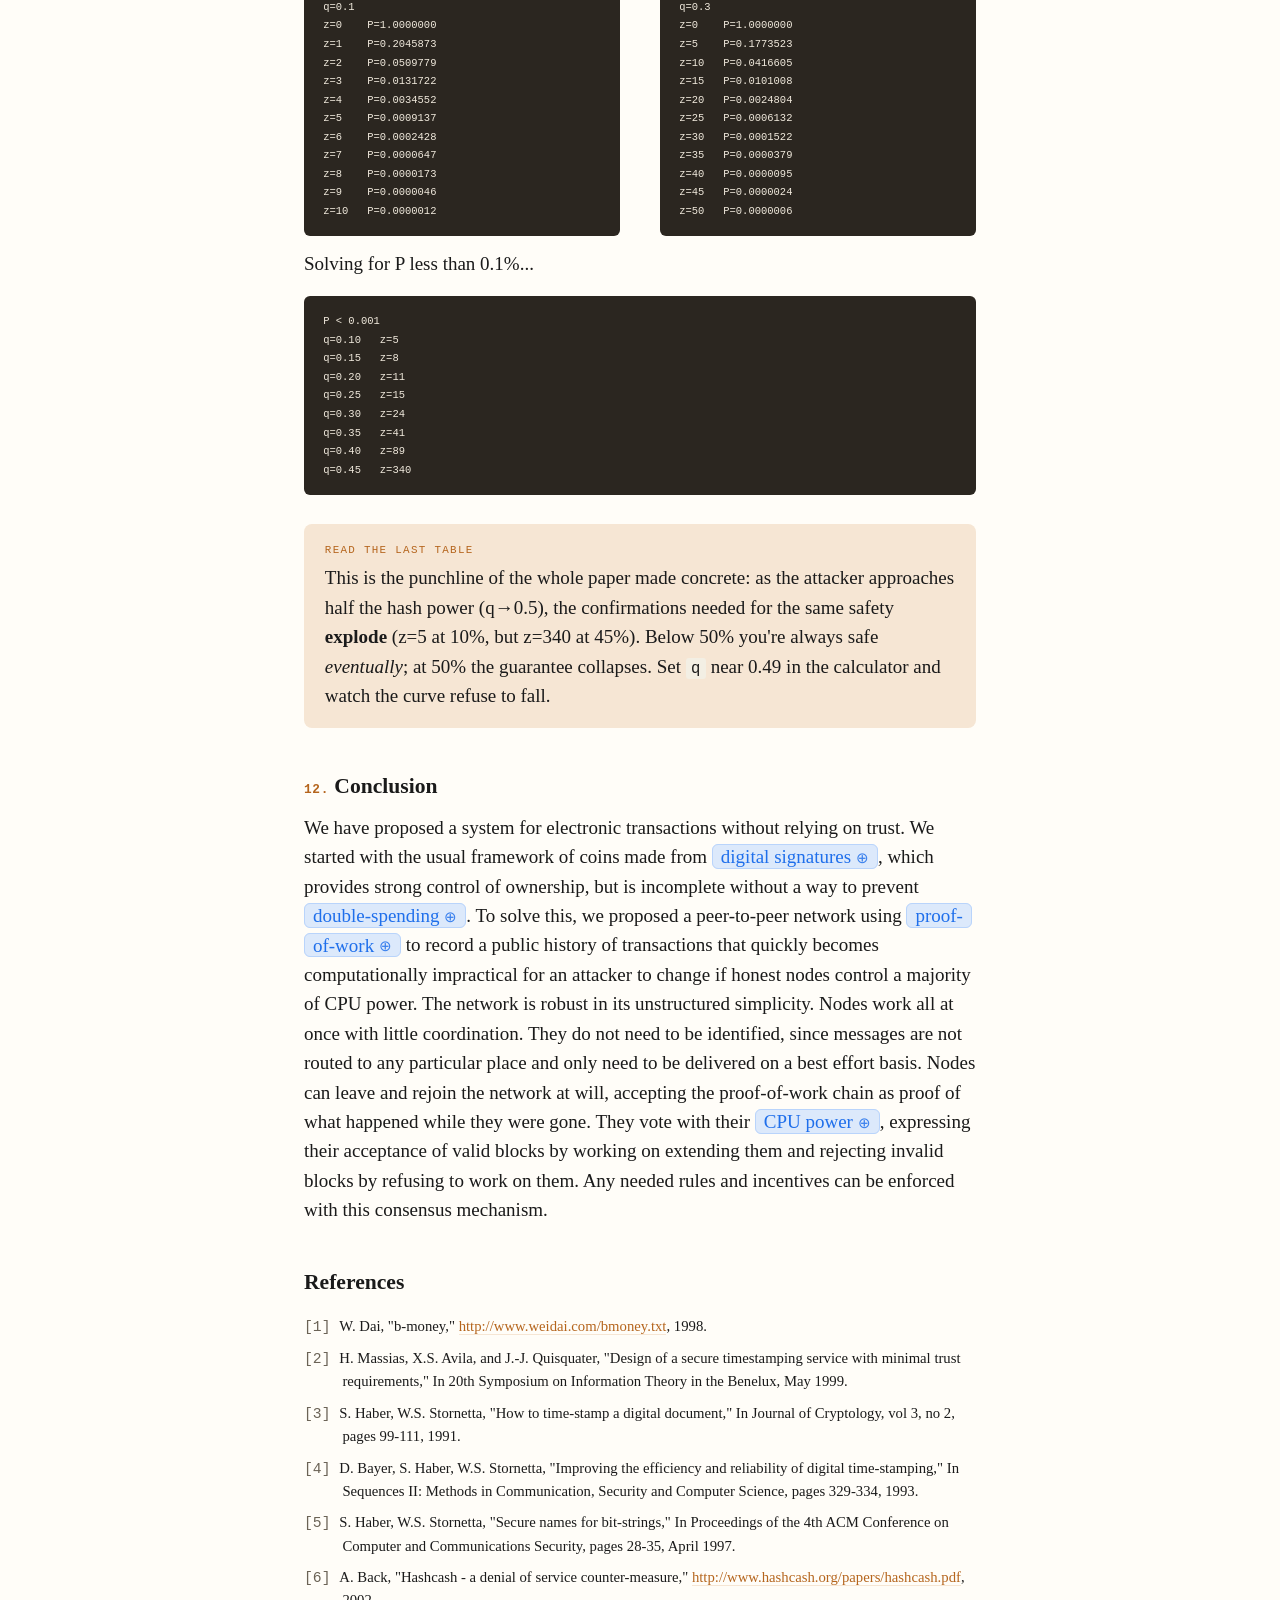
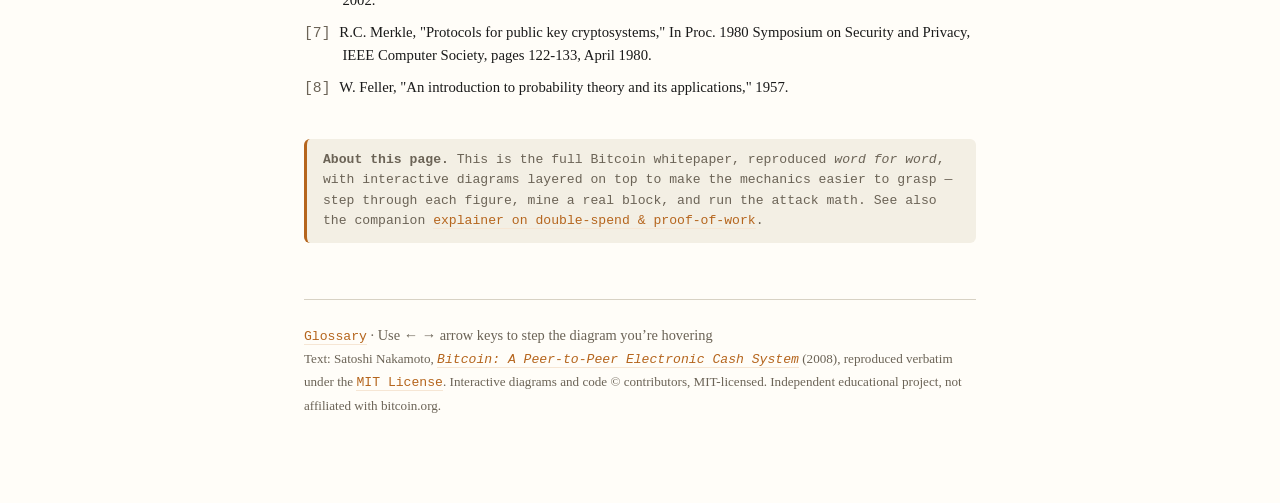
==== commit 7cc7316d: "Clarify the §9 build-a-transaction layout The controls crammed pay, an oversized "BTC", the fee labe" ====
--- a/index.html
+++ b/index.html
@@ -331,14 +331,23 @@
 <figure class="explorable" id="fig-io">
   <div class="caption" style="border-top:none;border-bottom:1px solid var(--rule)"><span class="step-label">Build a transaction</span>You hold coins as whole <b>chunks</b>, not a running balance. Pick which to spend as <b>inputs</b>, set the payment, and watch the <b>change</b> and the miner's <b>fee</b> compute live.</div>
   <div class="stage" style="padding:1.2rem 1.4rem">
-    <div class="io-build-controls">
-      <span class="exw-label" style="margin:0">spend coins:</span>
-      <span data-pick></span>
-      <span class="exw-label" style="margin:0 0 0 0.6rem">pay</span>
-      <input class="exw-input" data-pay type="number" min="0" step="0.1" value="1.5" style="width:5.5rem;margin:0"> BTC
-      <label style="margin:0 0 0 0.8rem;font-size:0.85rem">fee <b data-feev>0.01</b> BTC <input type="range" data-fee min="0" max="1" step="0.01" value="0.01" style="vertical-align:middle"></label>
+    <div class="io-controls">
+      <div class="io-field">
+        <span class="exw-label">Coins you own — click to spend</span>
+        <span class="exw-chunks" data-pick></span>
+      </div>
+      <div class="io-ctl-inline">
+        <div class="io-field">
+          <span class="exw-label">Pay</span>
+          <span class="io-num"><input class="exw-input" data-pay type="number" min="0" step="0.1" value="1.5"><span class="io-unit">BTC</span></span>
+        </div>
+        <div class="io-field io-field-fee">
+          <span class="exw-label">Miner fee — <b data-feev>0.01</b> BTC</span>
+          <input type="range" data-fee min="0" max="1" step="0.01" value="0.01">
+        </div>
+      </div>
     </div>
-    <div data-txcard style="margin-top:1rem"></div>
+    <div data-txcard style="margin-top:1.2rem"></div>
   </div>
 </figure>
 
@@ -678,7 +687,7 @@
   function renderPick() {
     pickEl.innerHTML = state.chunks.map(function (c, i) {
       return '<button class="exw-chunk pick' + (c.sel ? ' sel' : '') + '" data-chunk="' + i + '">' +
-        (c.sel ? '✓ ' : '') + fmt(c.amt) + '</button>';
+        (c.sel ? '✓ ' : '') + fmt(c.amt) + ' BTC</button>';
     }).join('');
     Array.prototype.forEach.call(pickEl.querySelectorAll('[data-chunk]'), function (b) {
       b.addEventListener('click', function () {
--- a/assets/style.css
+++ b/assets/style.css
@@ -411,7 +411,17 @@
 .exw-txio .io-item.change { border-left: 3px solid var(--good); }
 .exw-txio .io-item.empty { color: var(--muted); background: none; }
 .exw-txio .io-fee { font-family: var(--mono); font-size: 0.74rem; color: var(--accent); margin-top: 0.4rem; }
-.exw-txio .io-eq { display: flex; align-items: center; font-family: var(--mono); color: var(--muted); }
+.exw-txio .io-eq { display: flex; align-items: center; justify-content: center; font-size: 1.4rem; color: var(--muted); min-width: 1.4rem; }
+/* §9 build-a-transaction controls: each input on its own labelled row. */
+.io-controls { display: flex; flex-direction: column; gap: 1rem; }
+.io-ctl-inline { display: flex; flex-wrap: wrap; gap: 1rem 2rem; align-items: flex-end; }
+.io-field { display: flex; flex-direction: column; }
+.io-field .exw-label { margin-bottom: 0.4rem; }
+.io-num { display: inline-flex; align-items: center; gap: 0.4rem; }
+.io-num .exw-input { width: 5rem; margin: 0; }
+.io-num .io-unit { font-family: var(--mono); font-size: 0.82rem; color: var(--muted); }
+.io-field-fee { flex: 1; min-width: 13rem; }
+.io-field-fee input[type=range] { width: 100%; margin: 0; }
 
 /* Explorable diagram frame + stepper */
 .explorable {
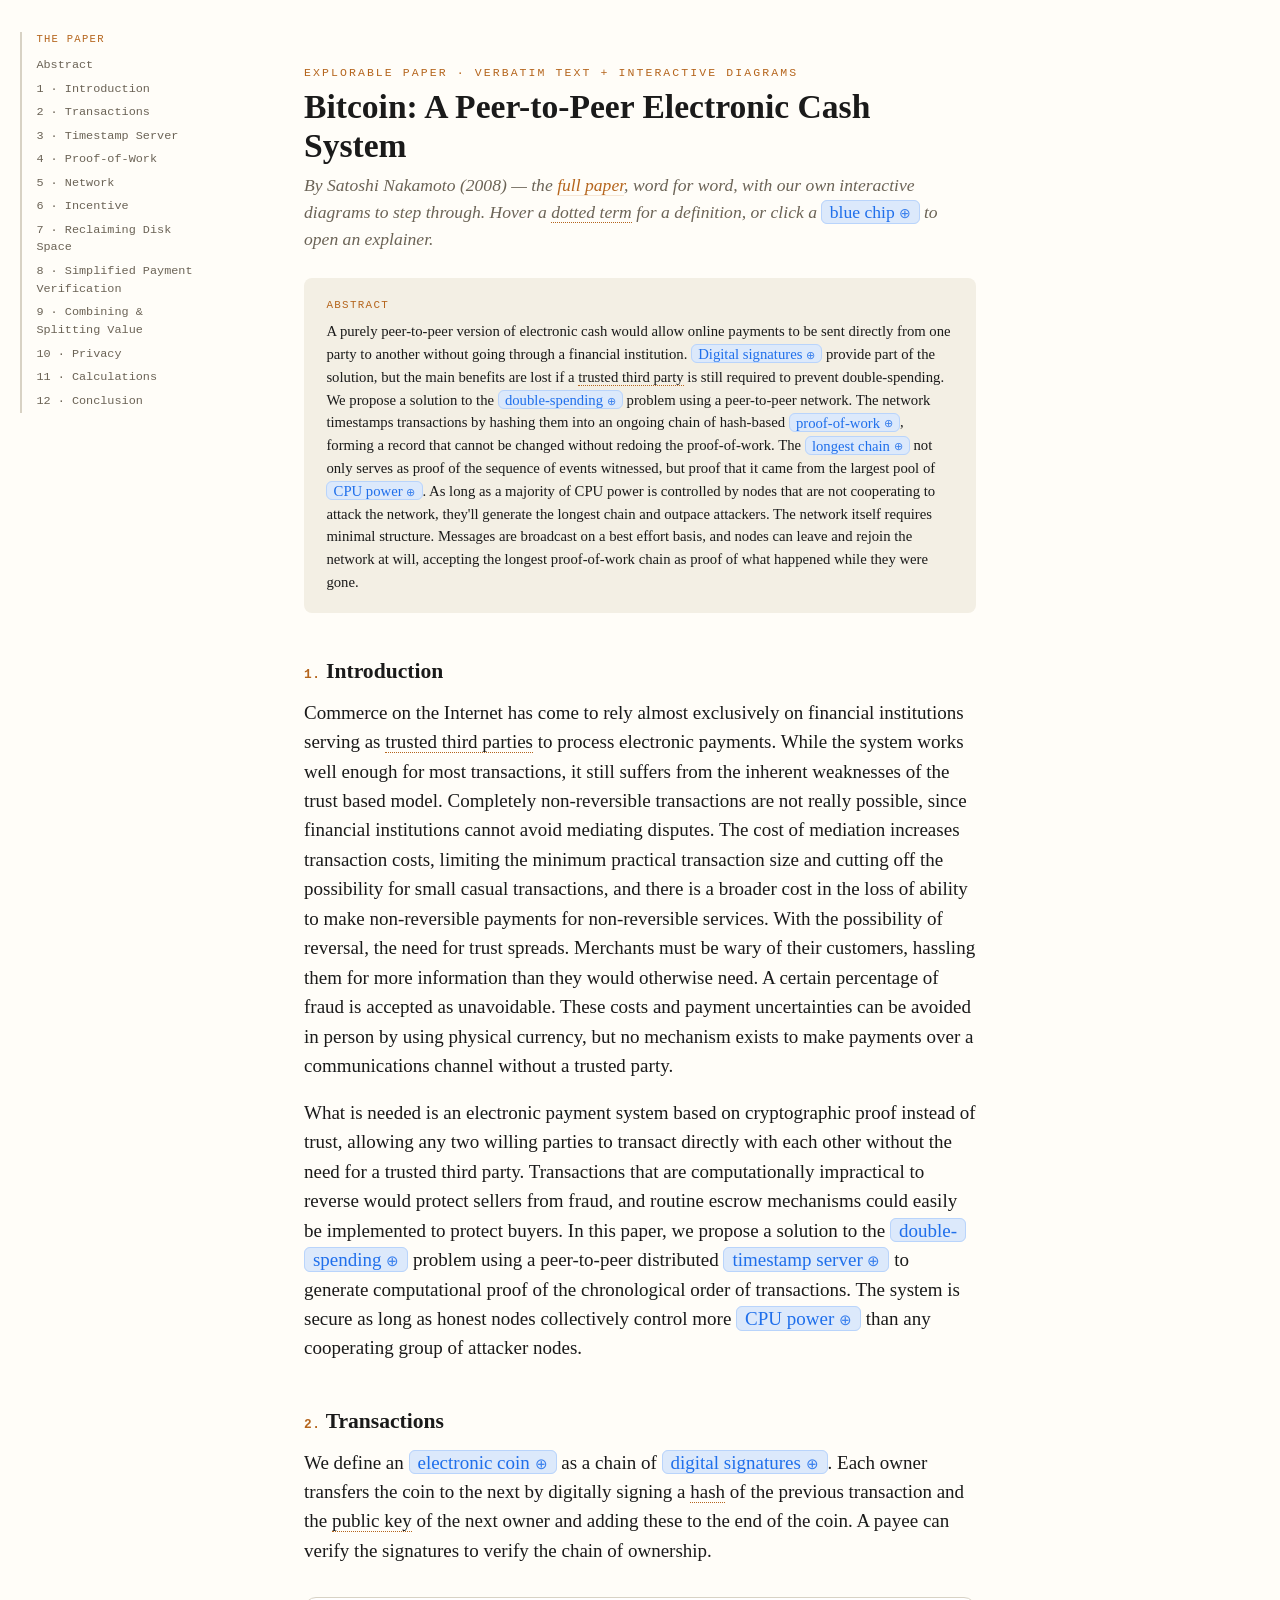
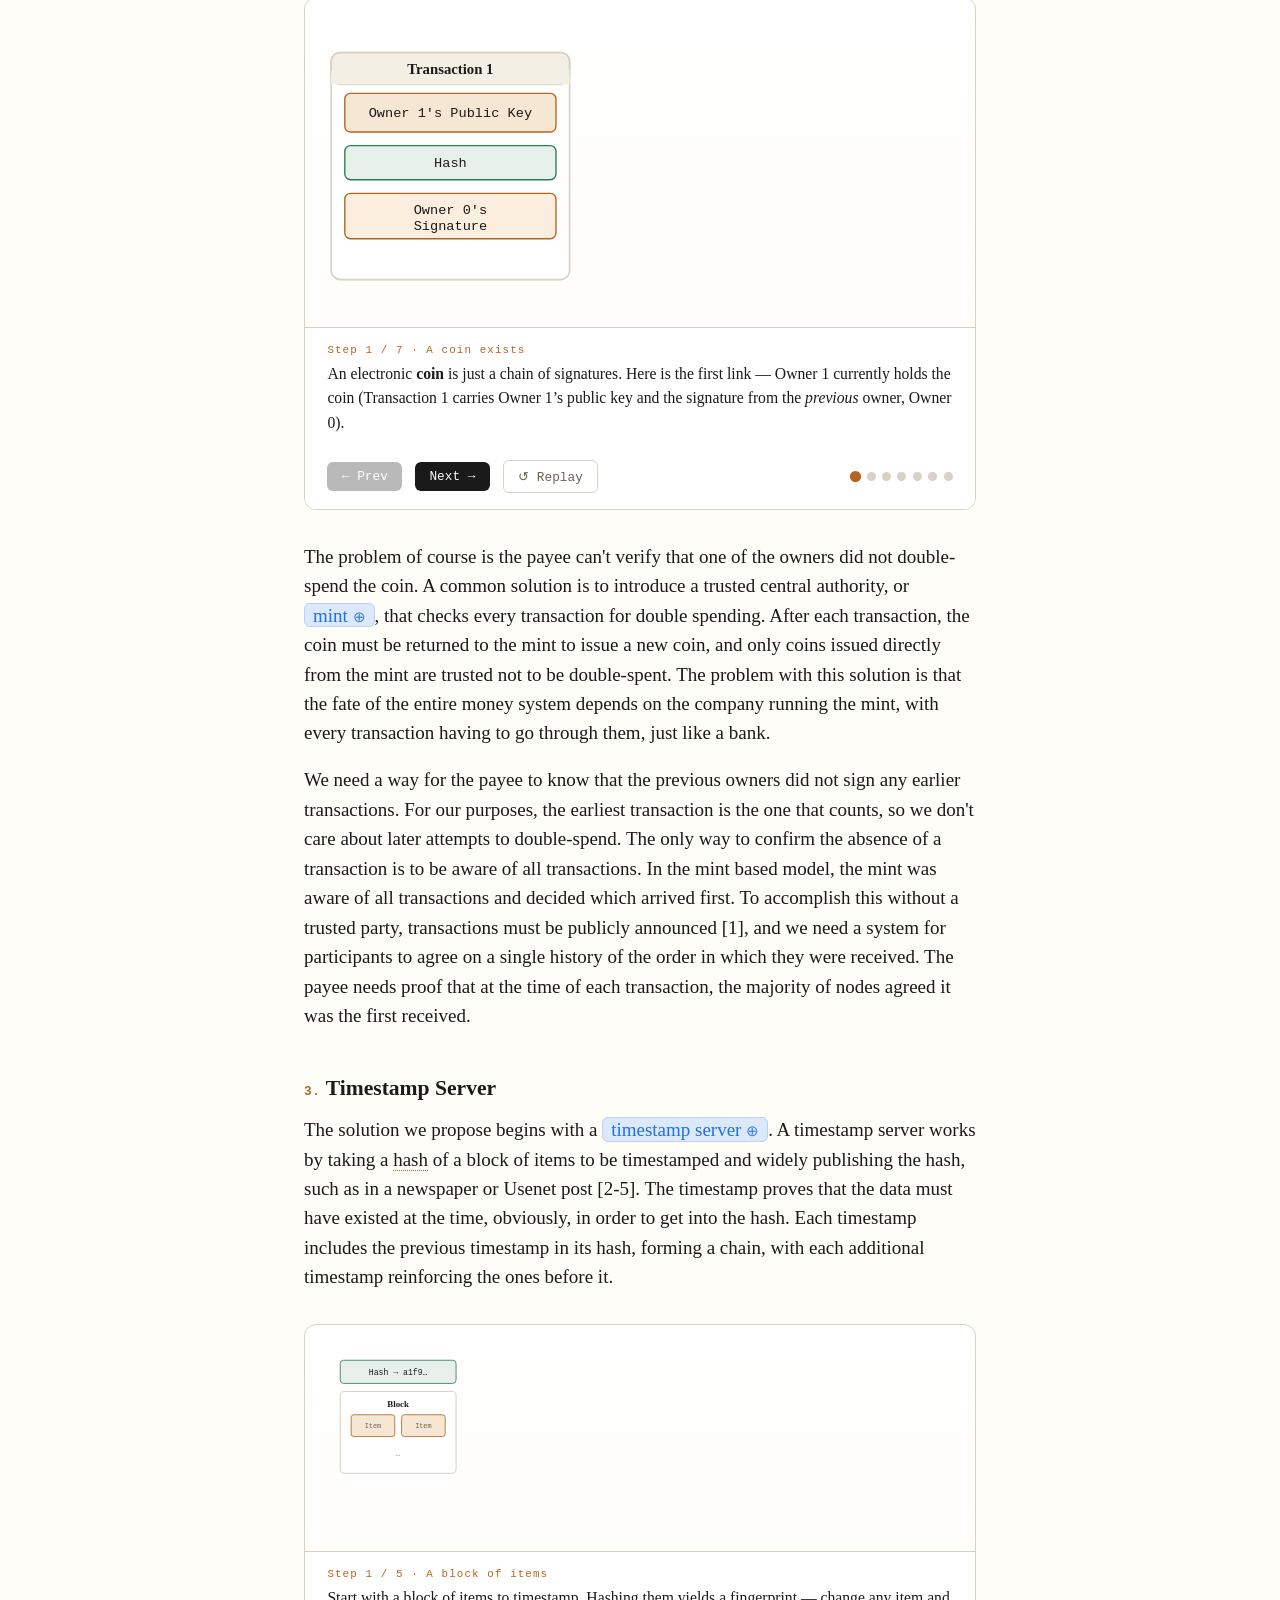
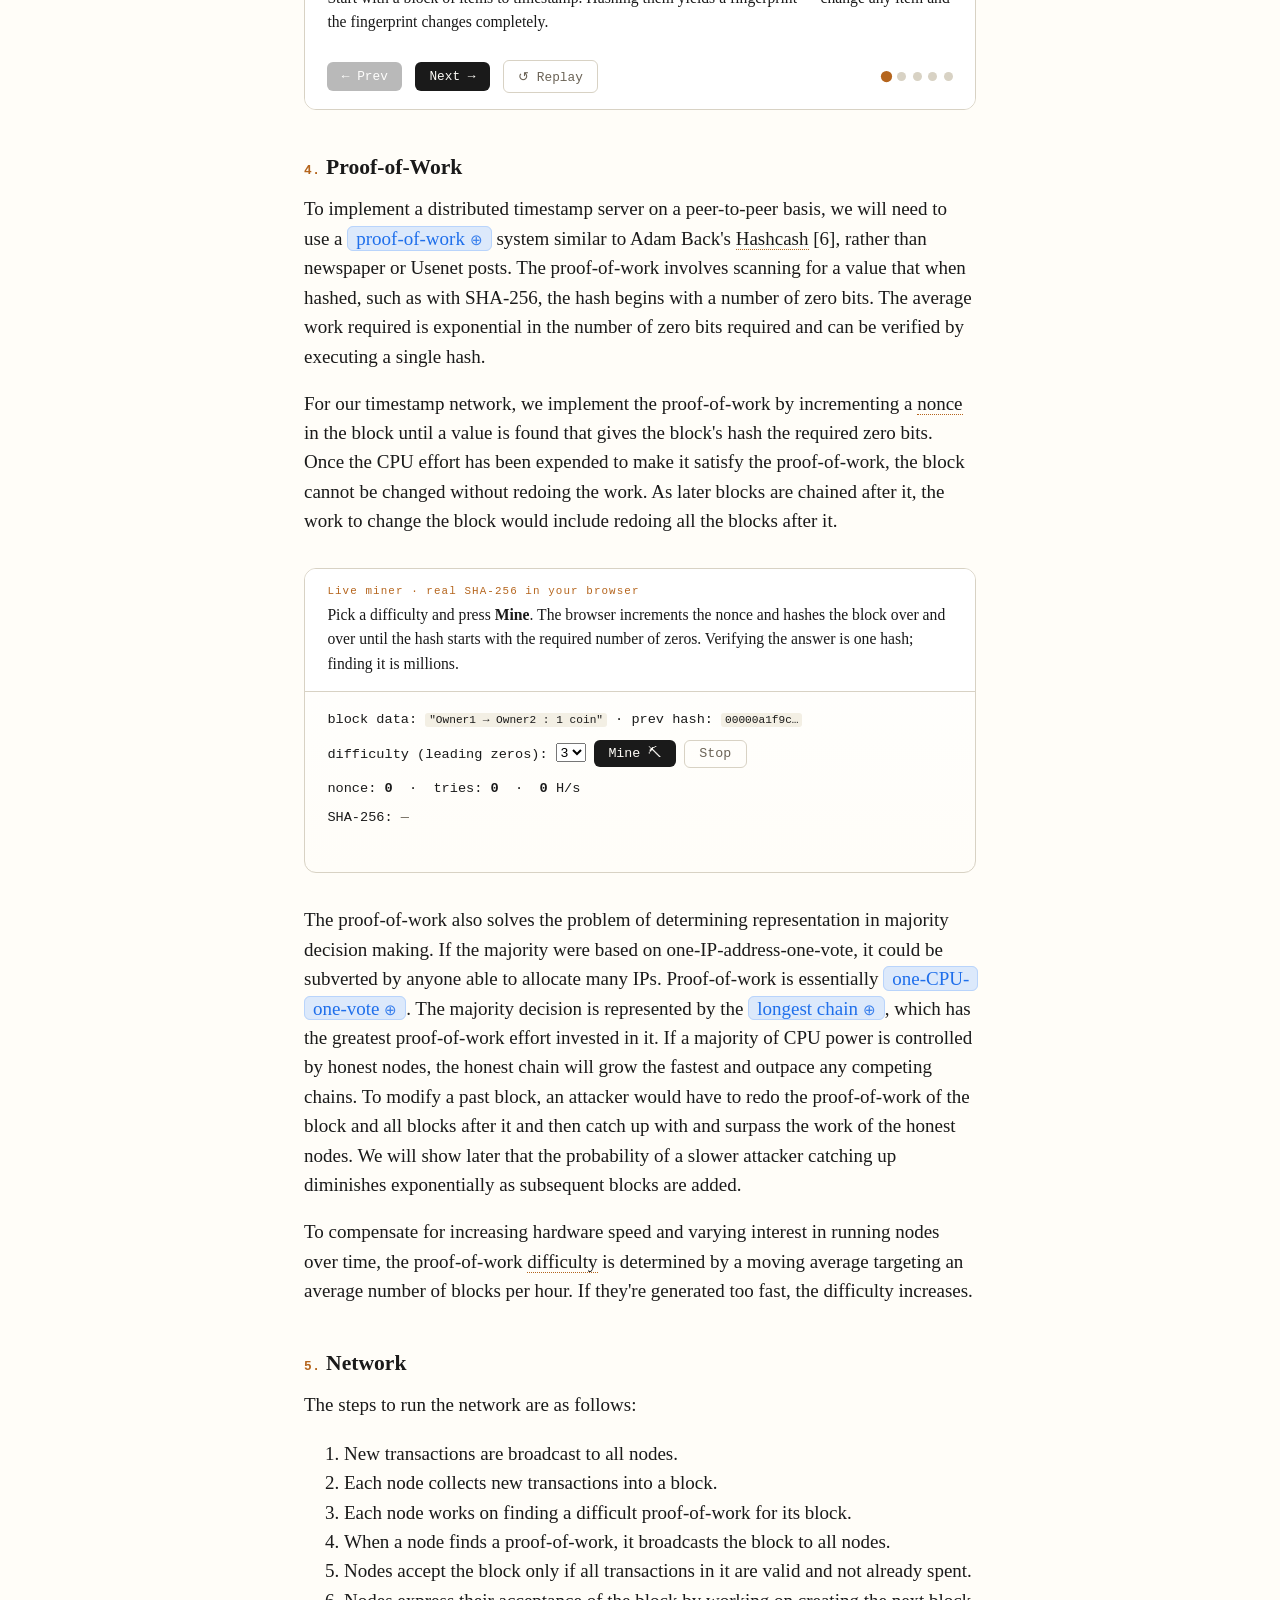
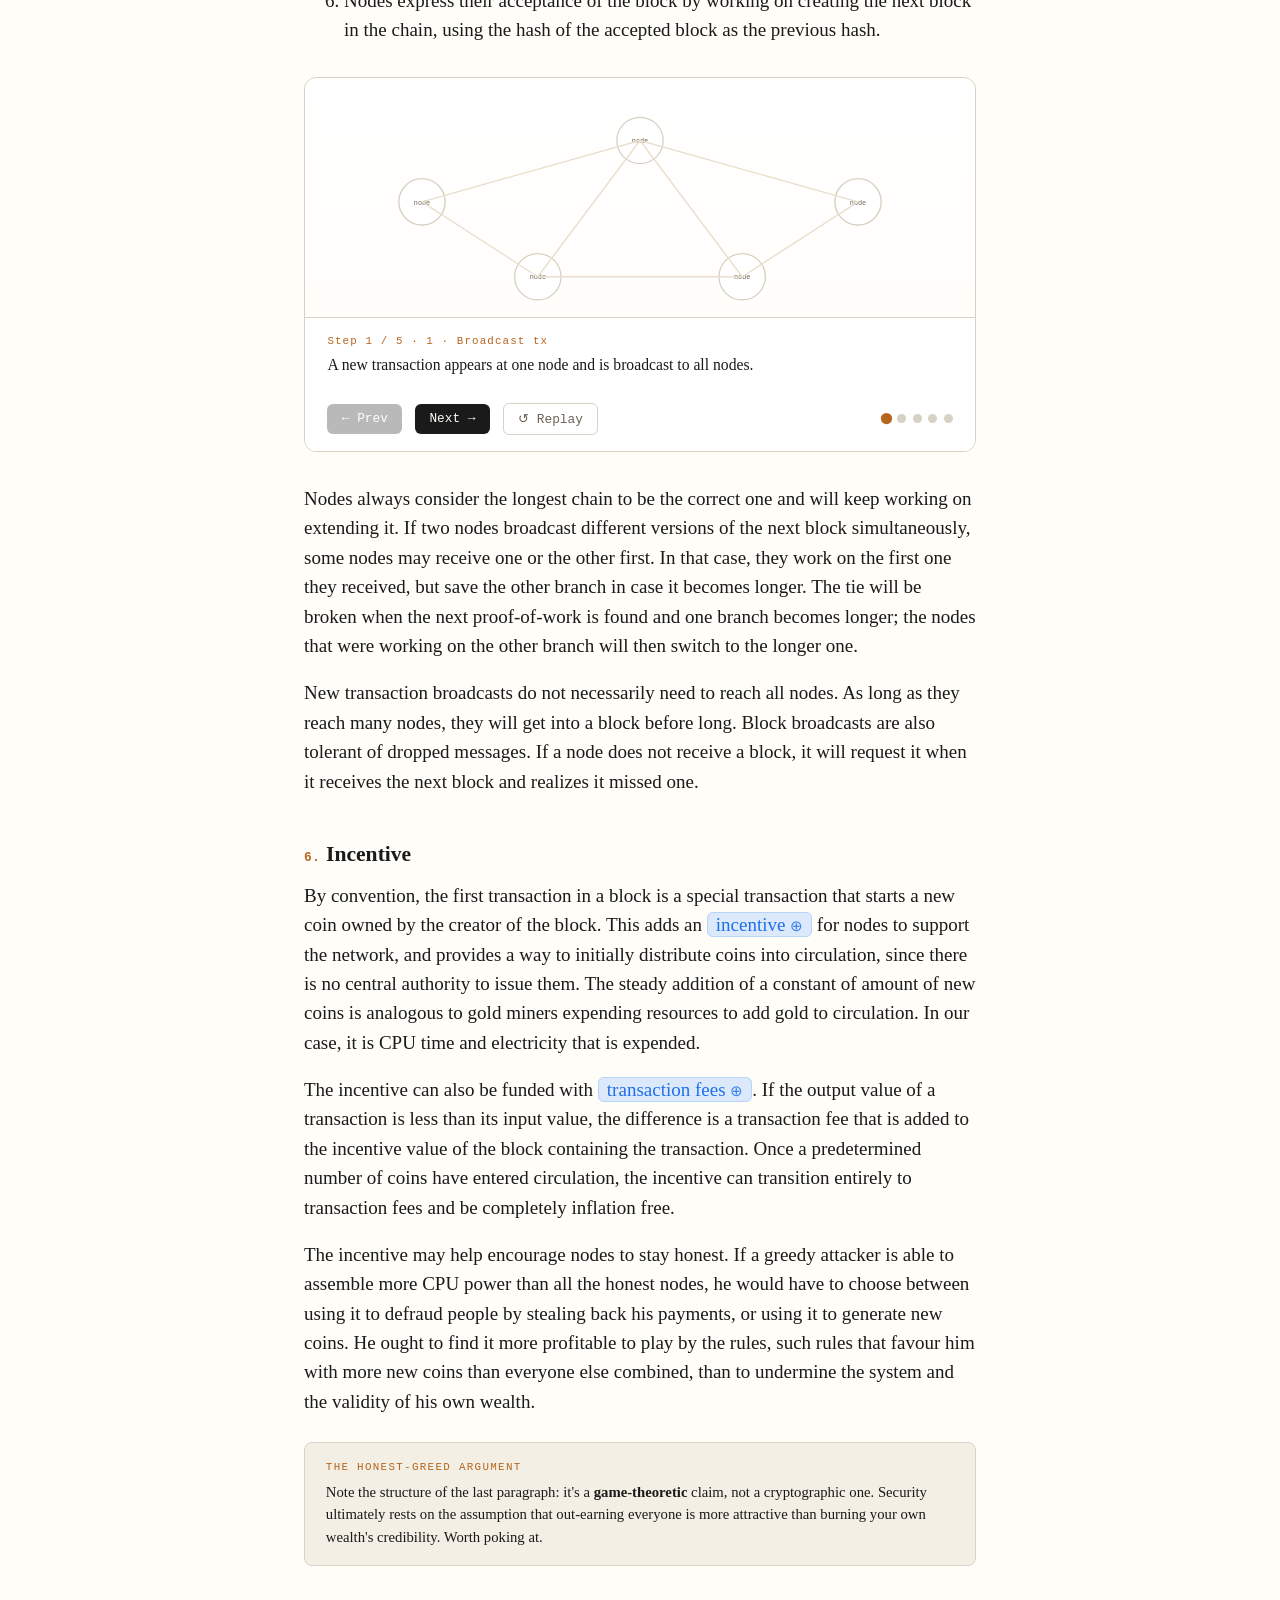
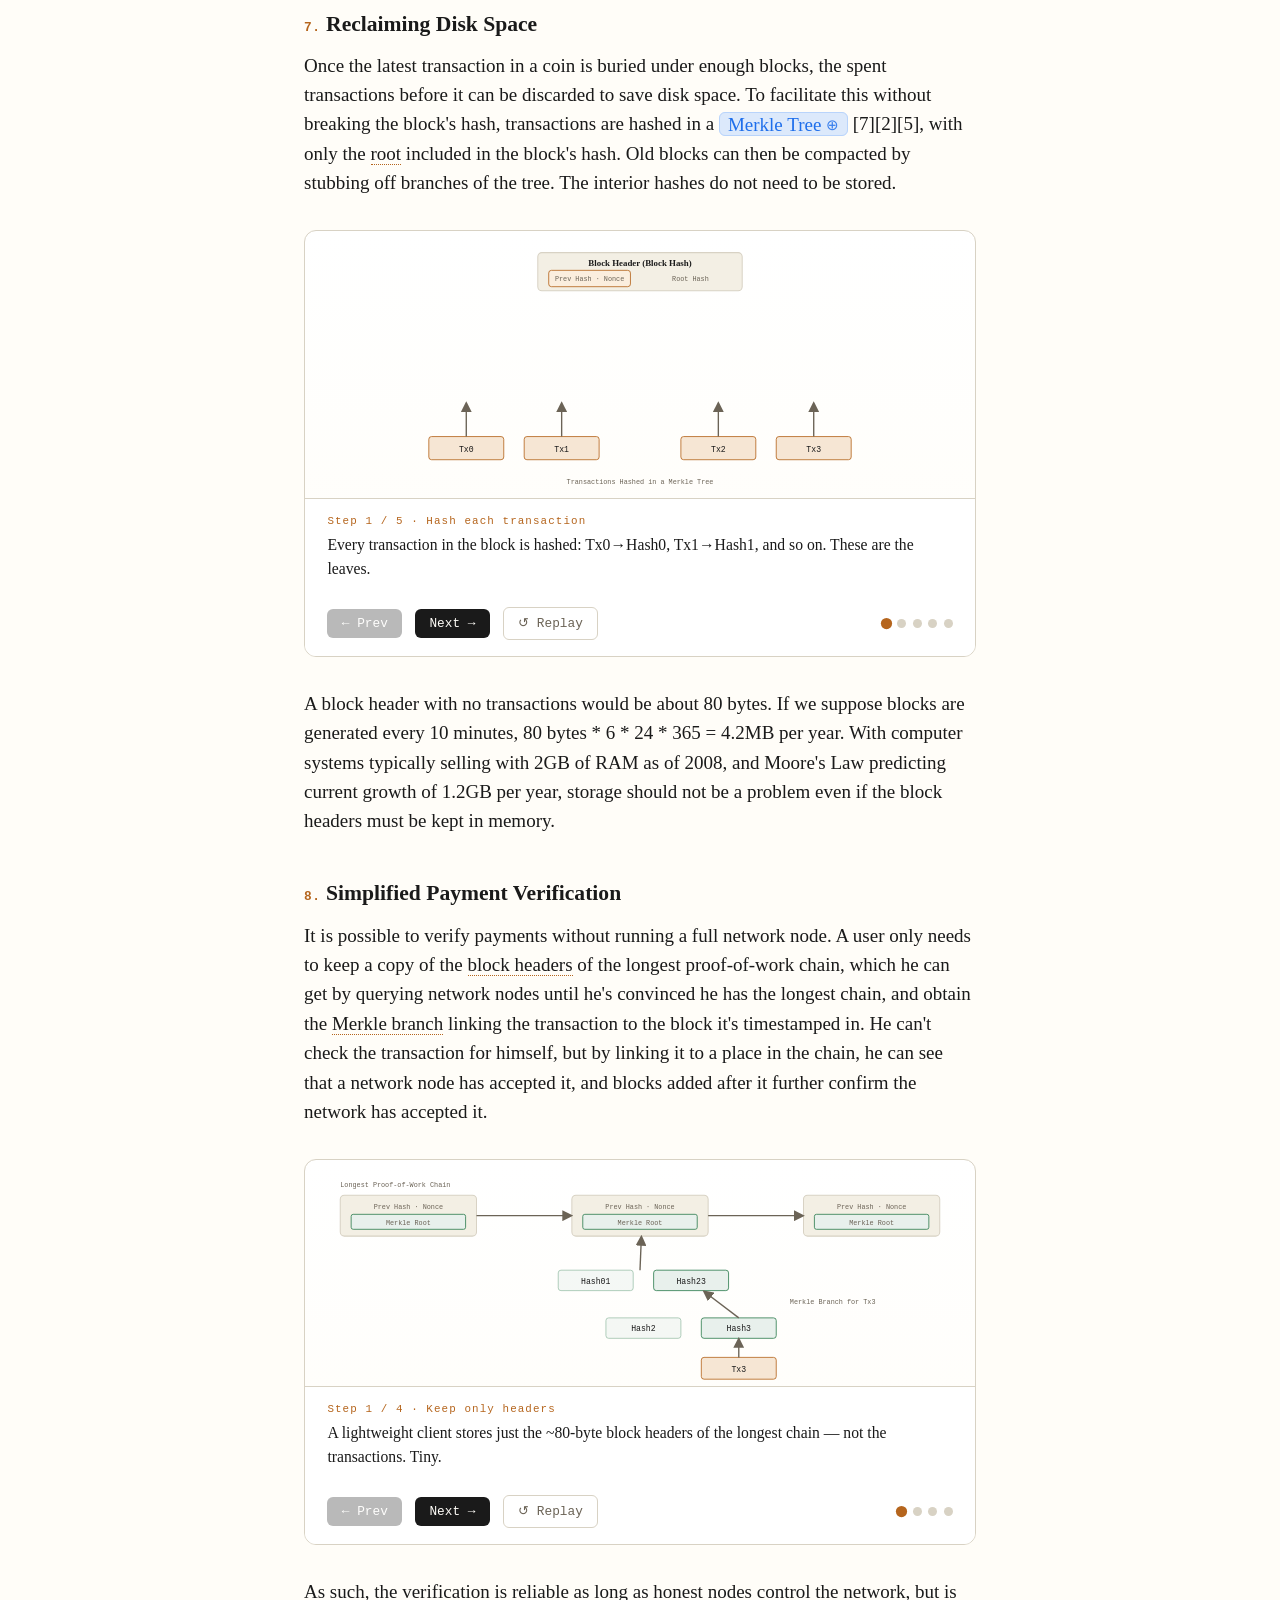
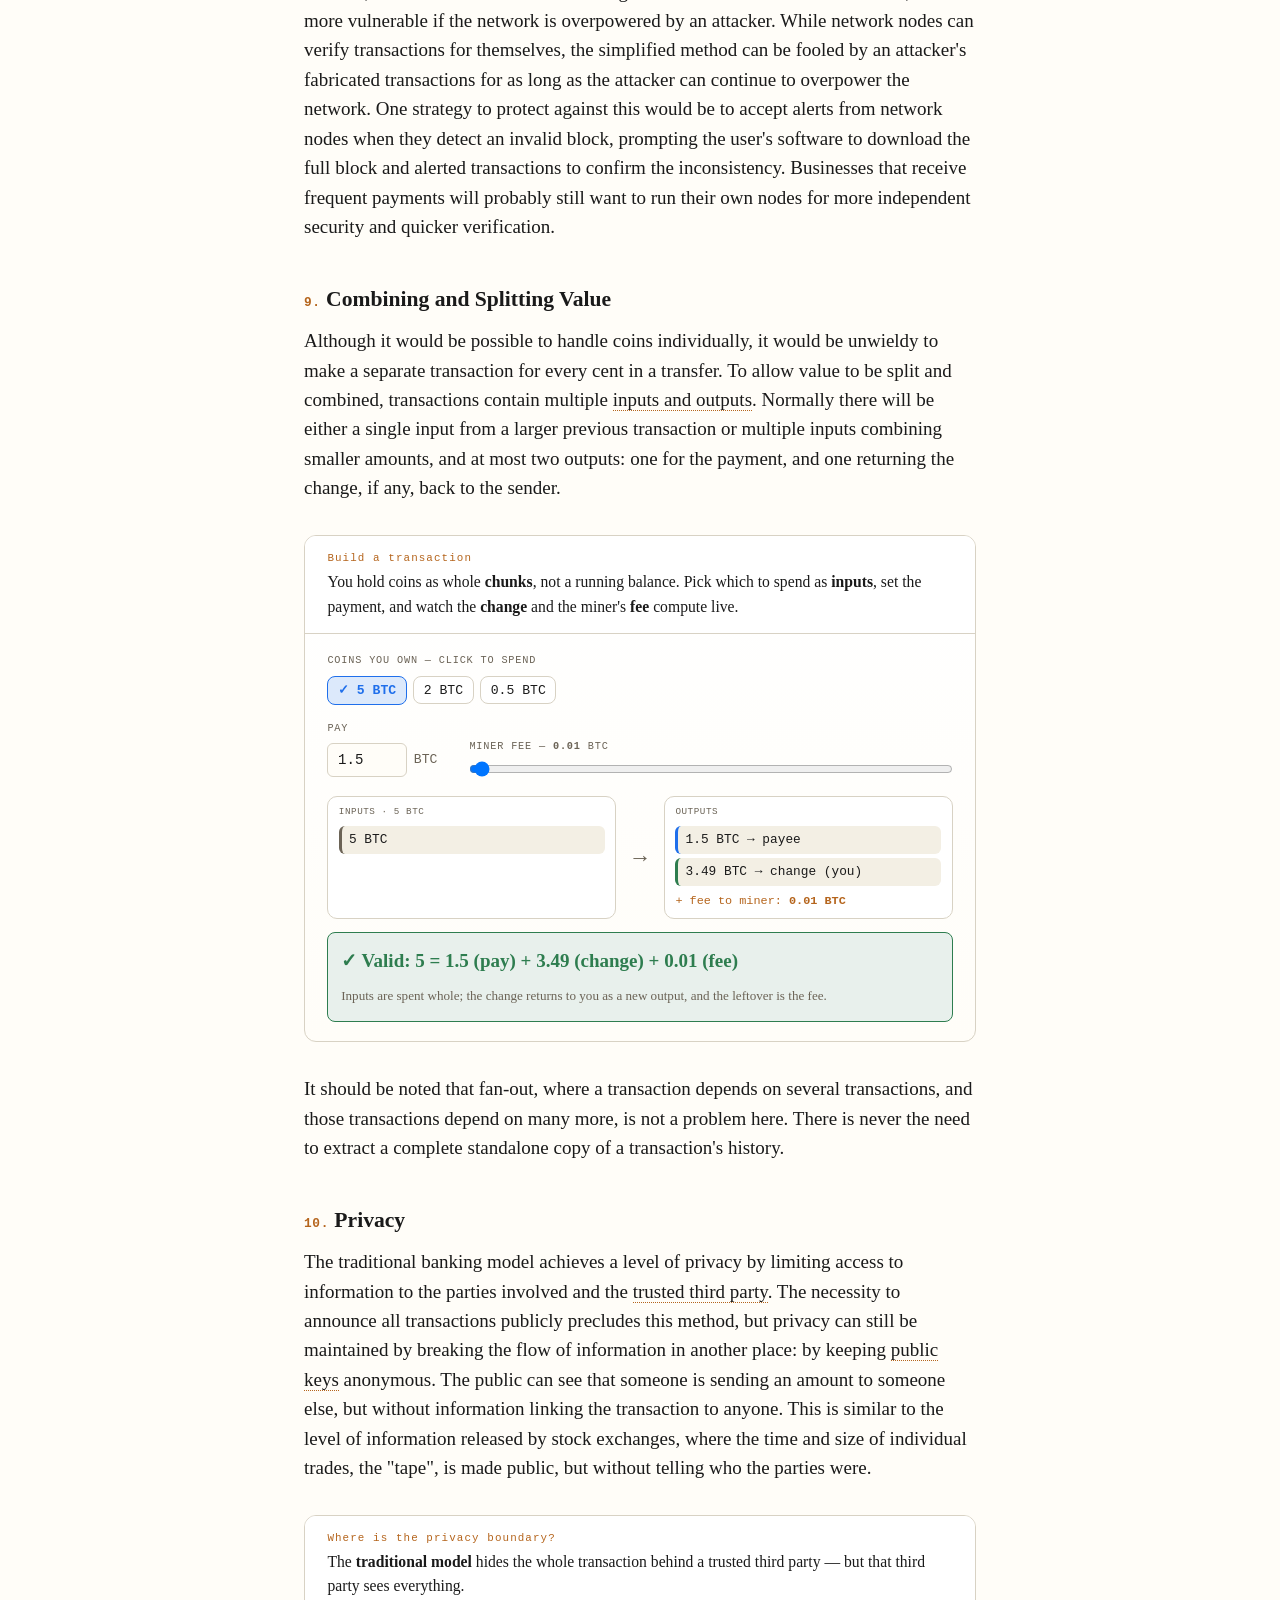
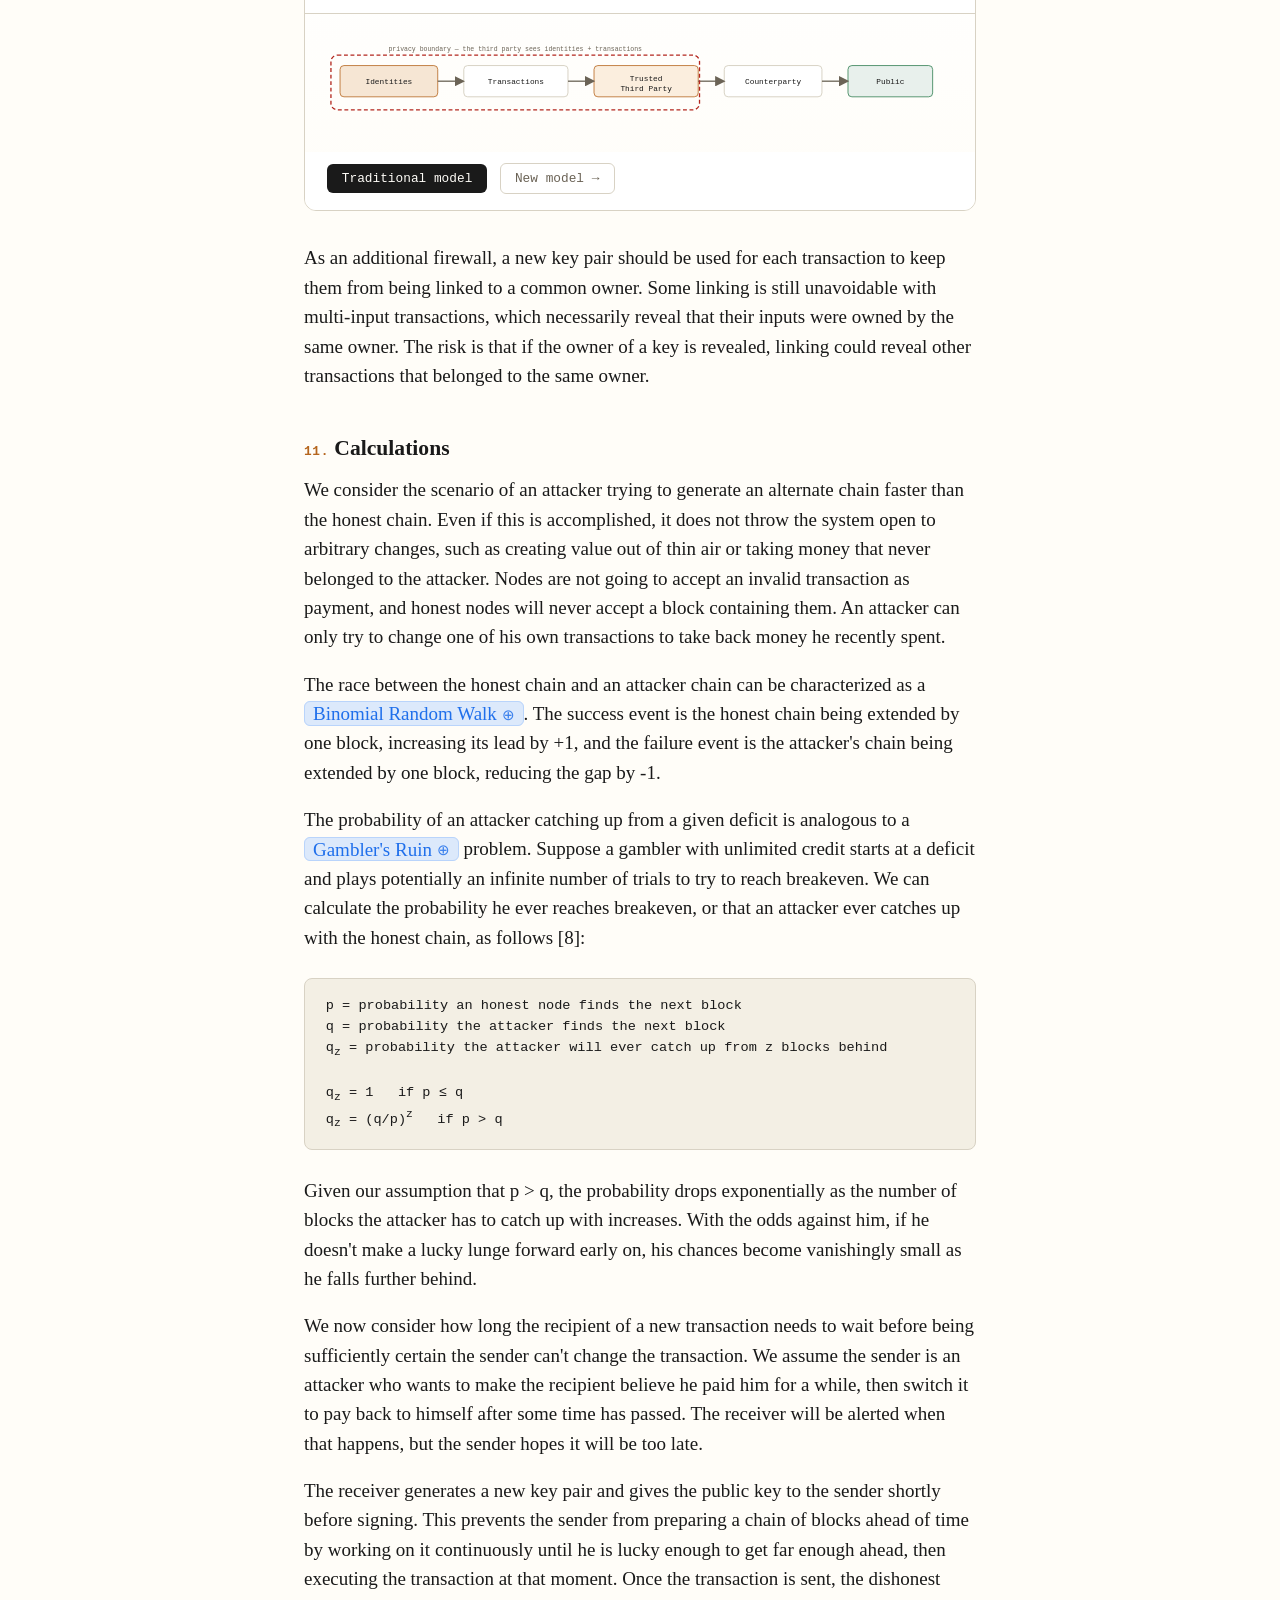
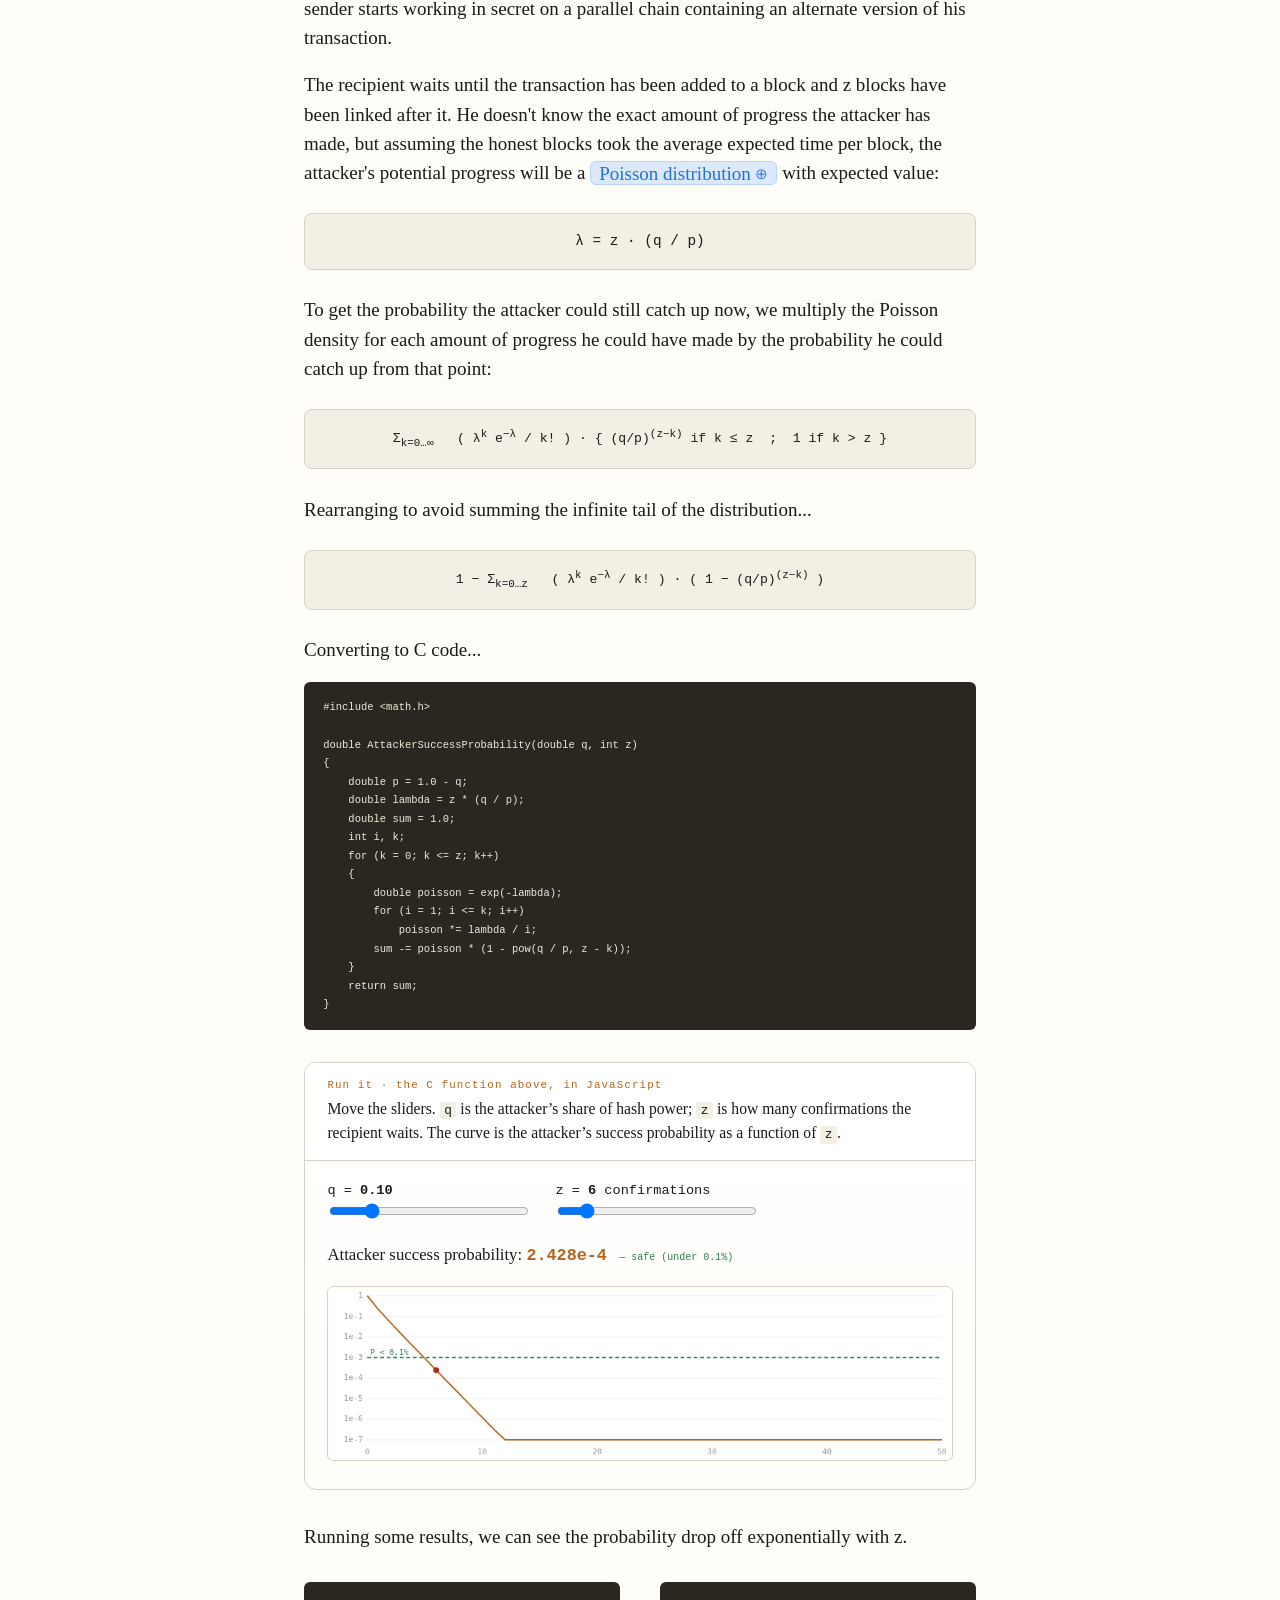
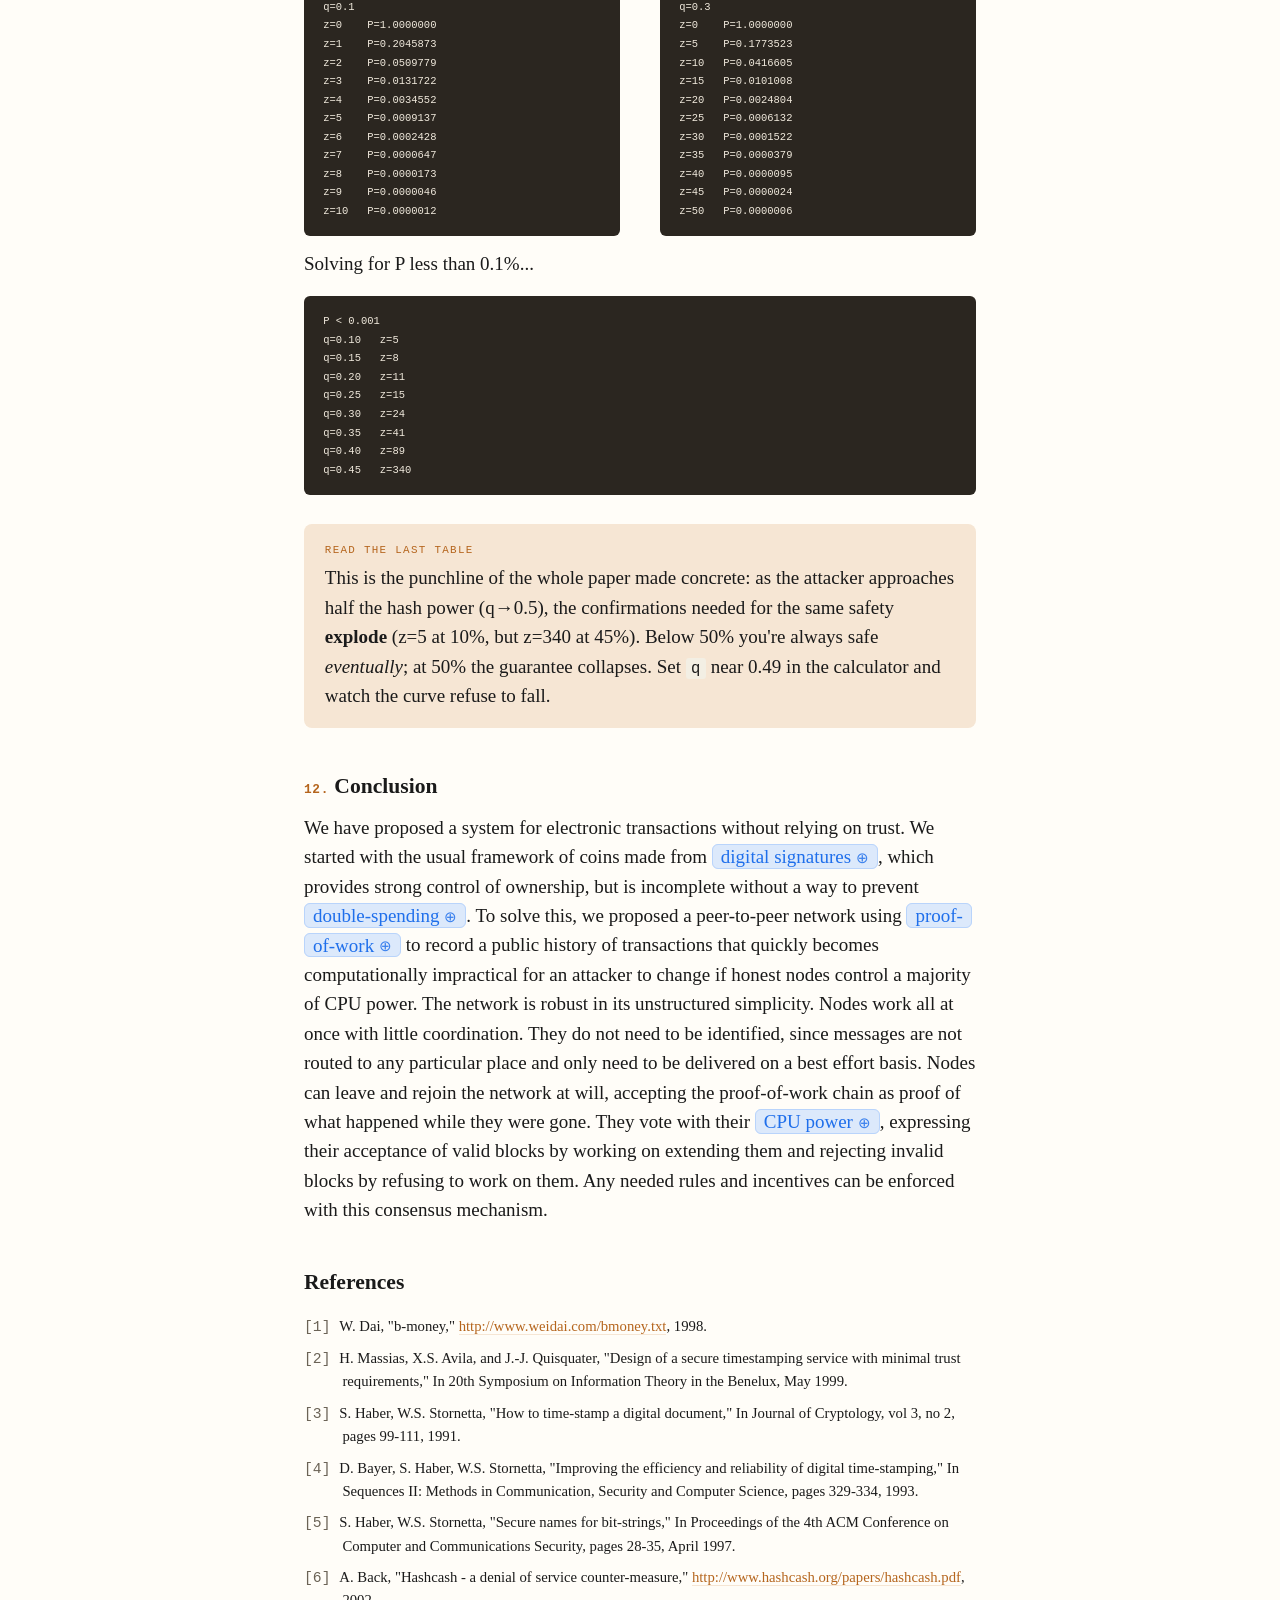
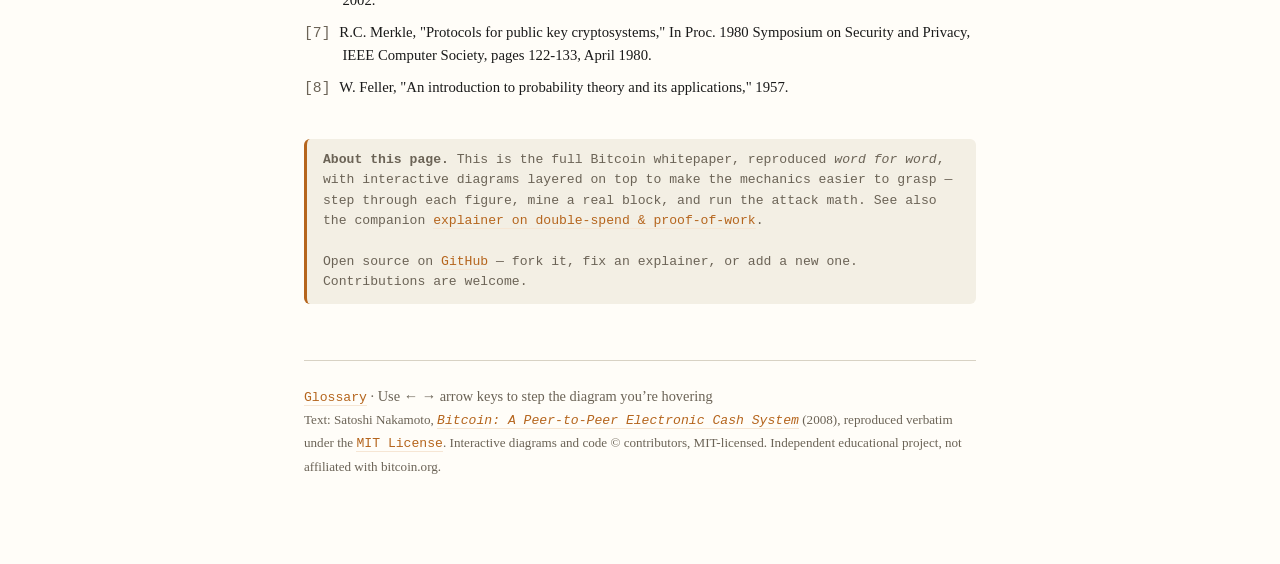
==== commit 3999e70a: "Add GitHub link inviting contributions Point readers to the repo from the "About this page" box with" ====
--- a/index.html
+++ b/index.html
@@ -512,7 +512,7 @@
 
 </div><!-- /paper-body -->
 
-<div class="ask"><strong>About this page.</strong> This is the full Bitcoin whitepaper, reproduced <em>word for word</em>, with interactive diagrams layered on top to make the mechanics easier to grasp — step through each figure, mine a real block, and run the attack math. See also the companion <a href="lessons/0001-double-spend-and-proof-of-work.html">explainer on double-spend &amp; proof-of-work</a>.</div>
+<div class="ask"><strong>About this page.</strong> This is the full Bitcoin whitepaper, reproduced <em>word for word</em>, with interactive diagrams layered on top to make the mechanics easier to grasp — step through each figure, mine a real block, and run the attack math. See also the companion <a href="lessons/0001-double-spend-and-proof-of-work.html">explainer on double-spend &amp; proof-of-work</a>.<br><br>Open source on <a href="https://github.com/saif97/interactive-papers">GitHub</a> — fork it, fix an explainer, or add a new one. Contributions are welcome.</div>
 <div class="footer-nav">
   <a href="reference/glossary.html">Glossary</a> · Use ← → arrow keys to step the diagram you’re hovering<br>
   <span style="font-size:0.82rem">Text: Satoshi Nakamoto, <a href="https://bitcoin.org/bitcoin.pdf"><em>Bitcoin: A Peer-to-Peer Electronic Cash System</em></a> (2008), reproduced verbatim under the <a href="https://bitcoin.org/en/terms">MIT License</a>. Interactive diagrams and code © contributors, MIT-licensed. Independent educational project, not affiliated with bitcoin.org.</span>
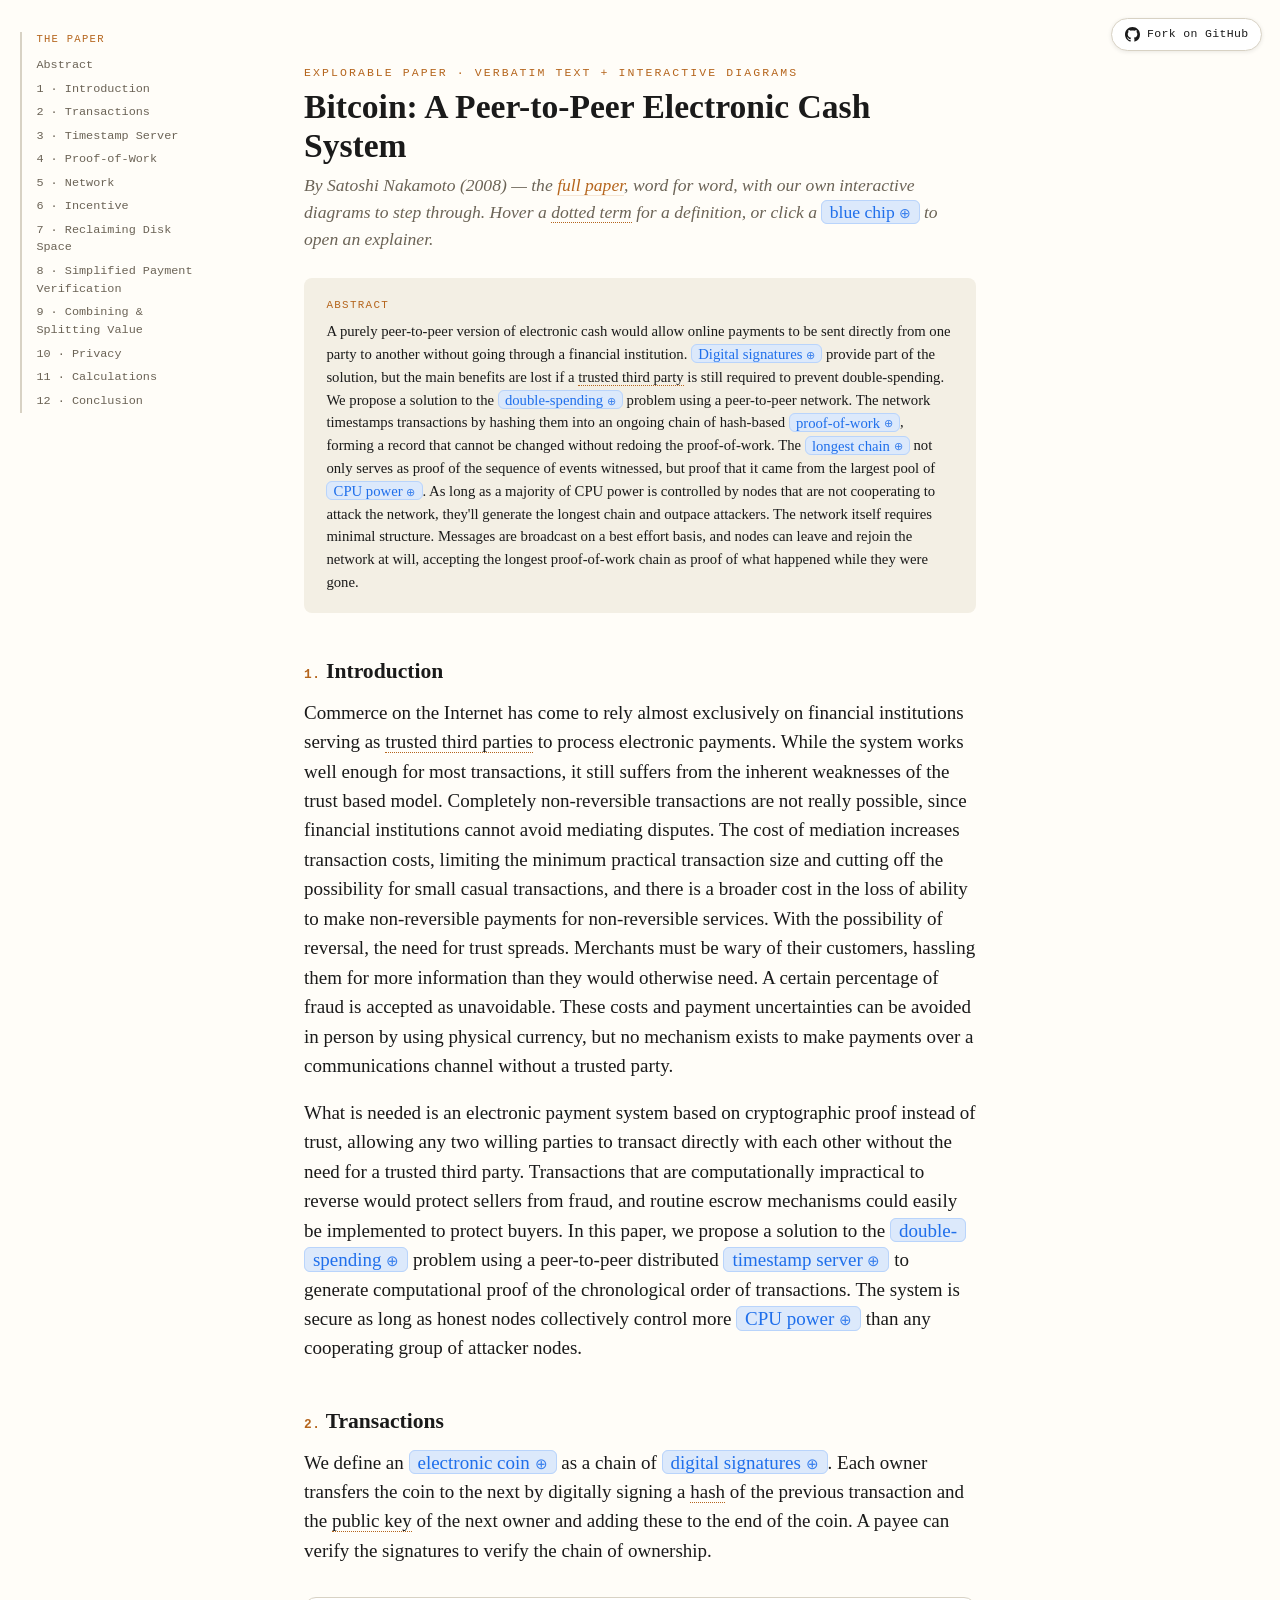
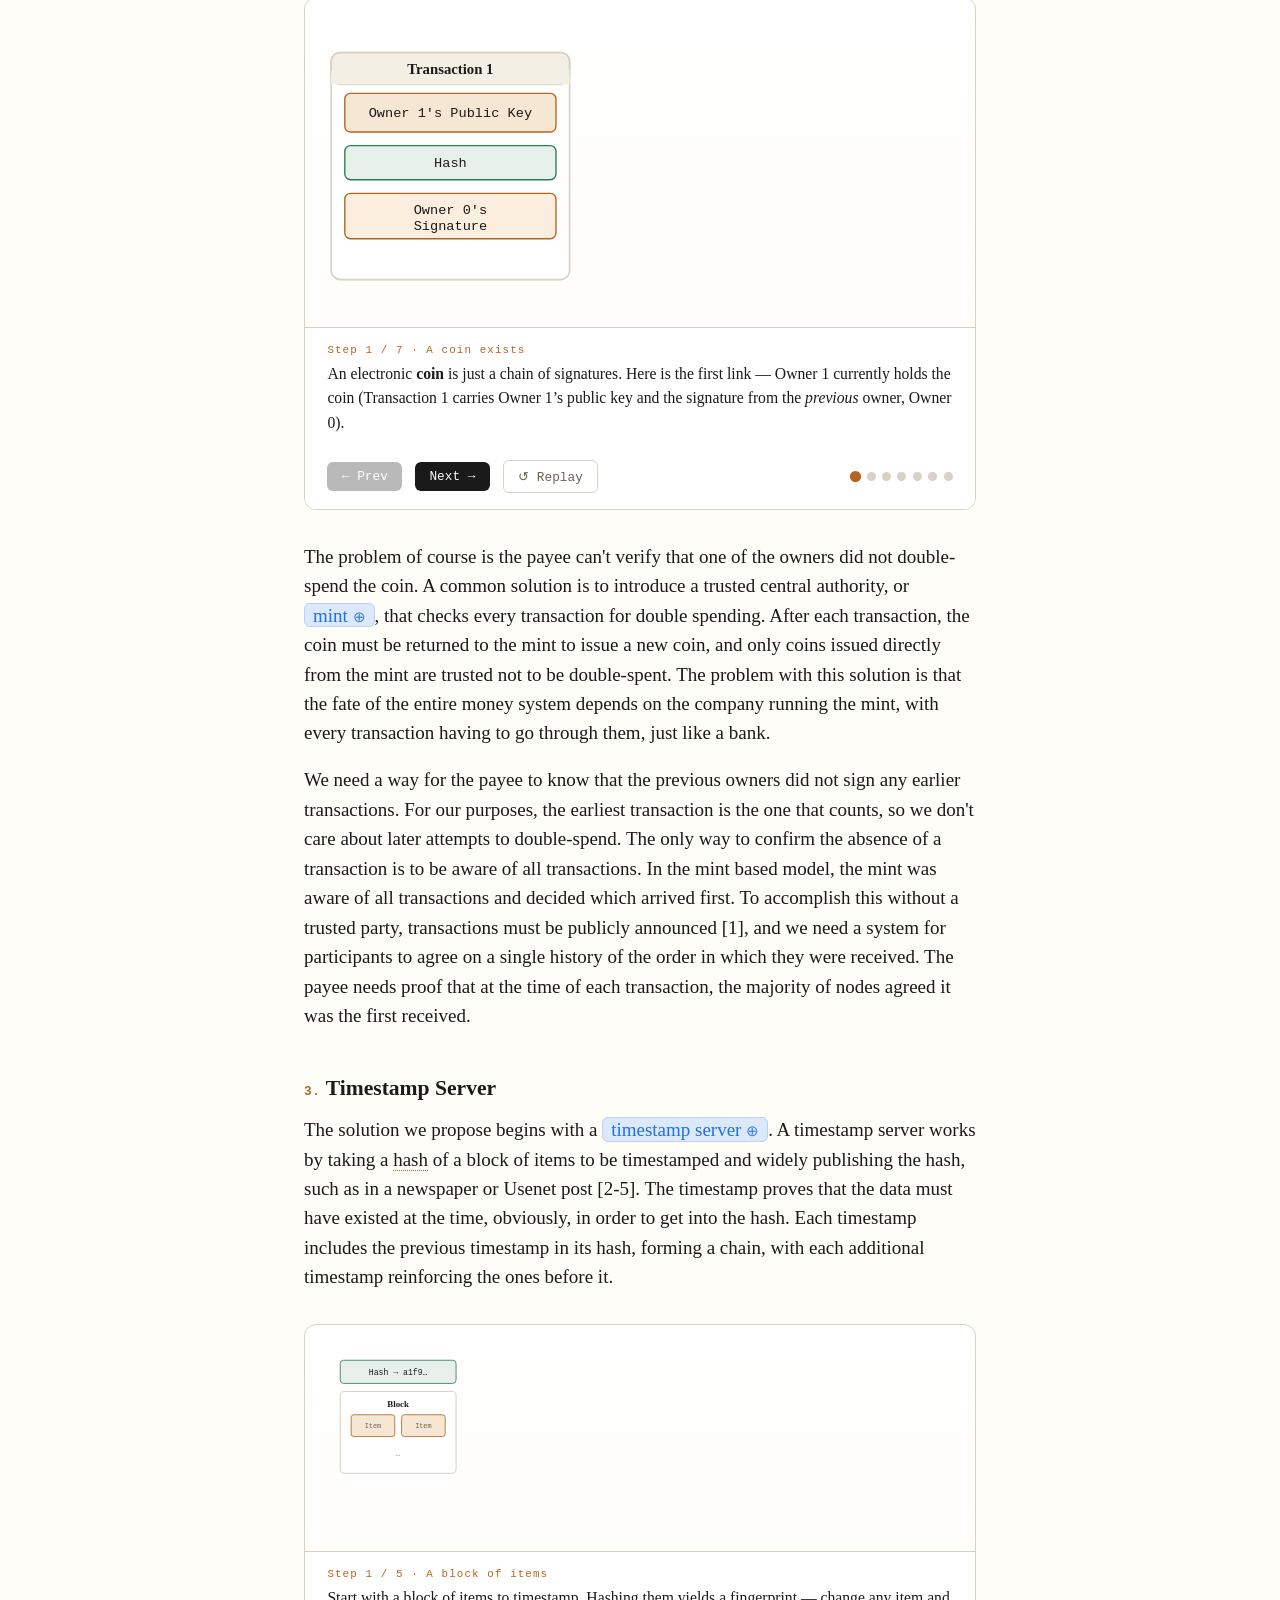
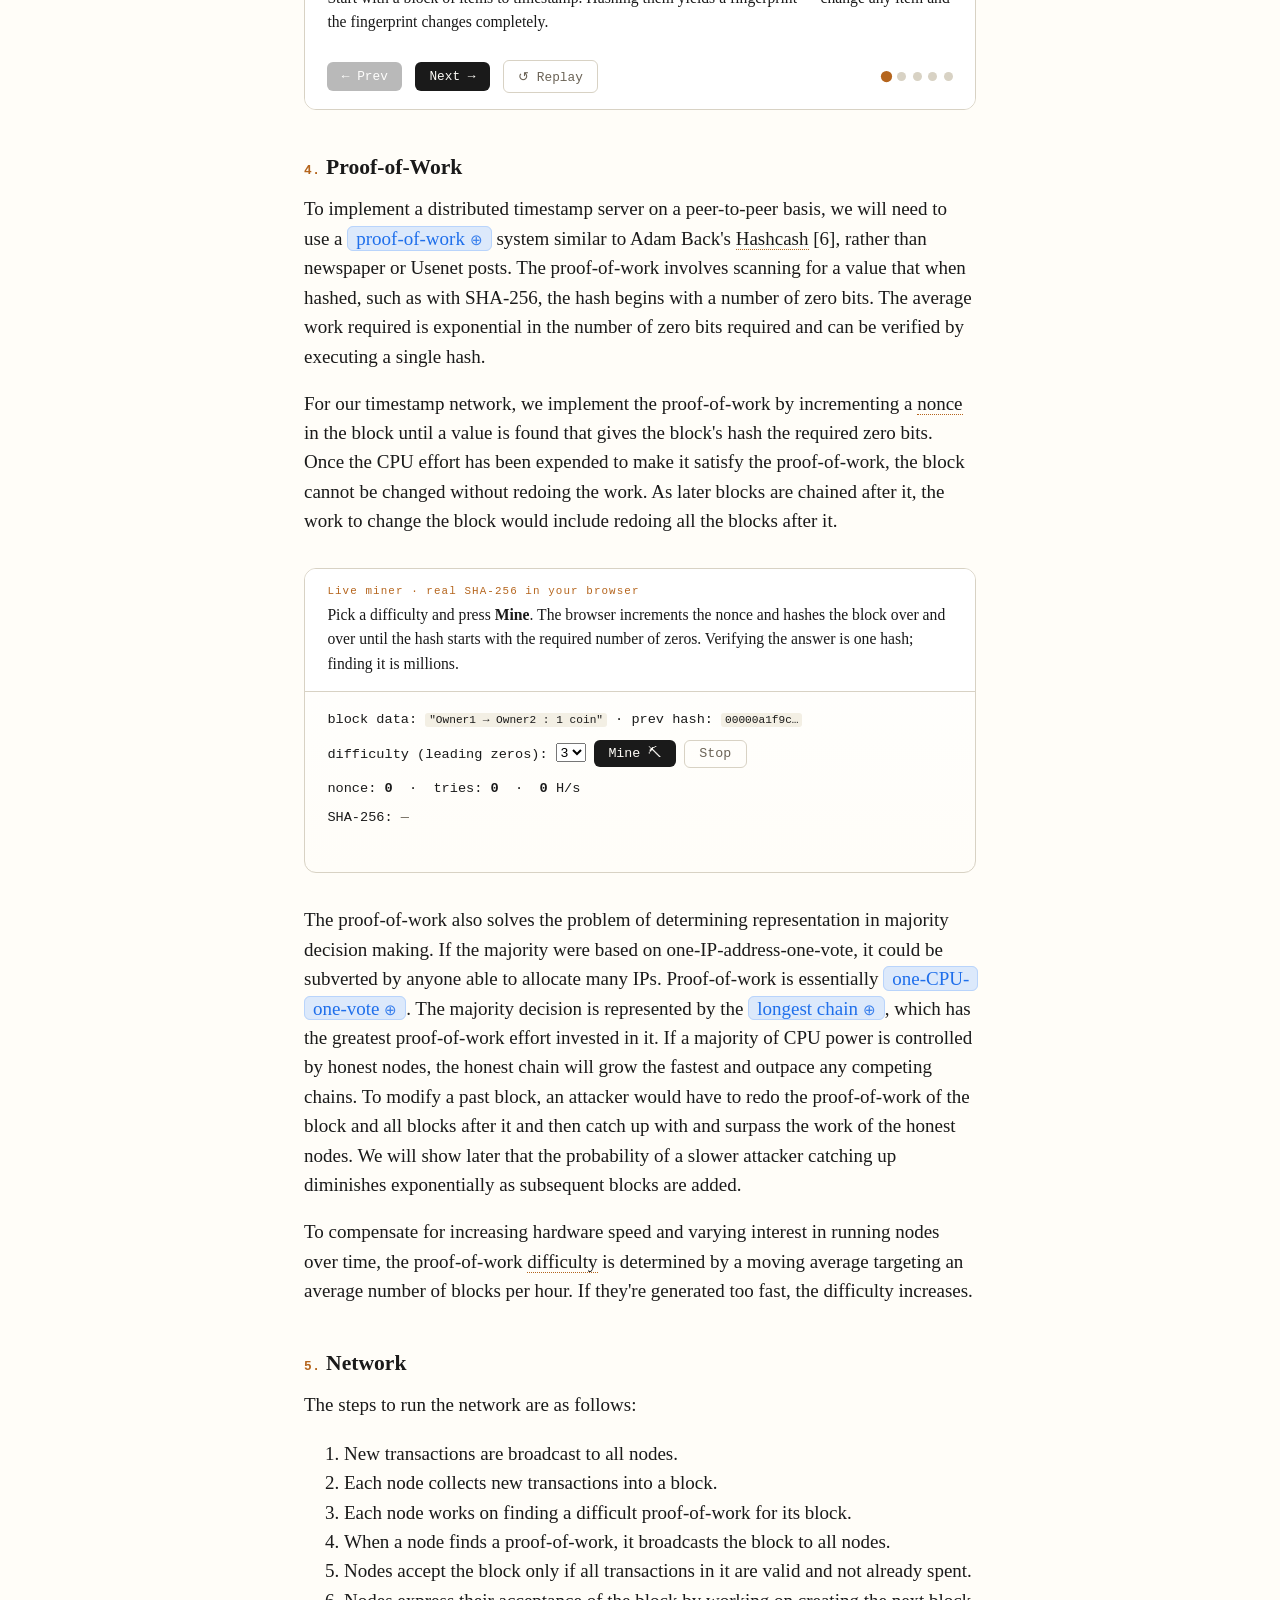
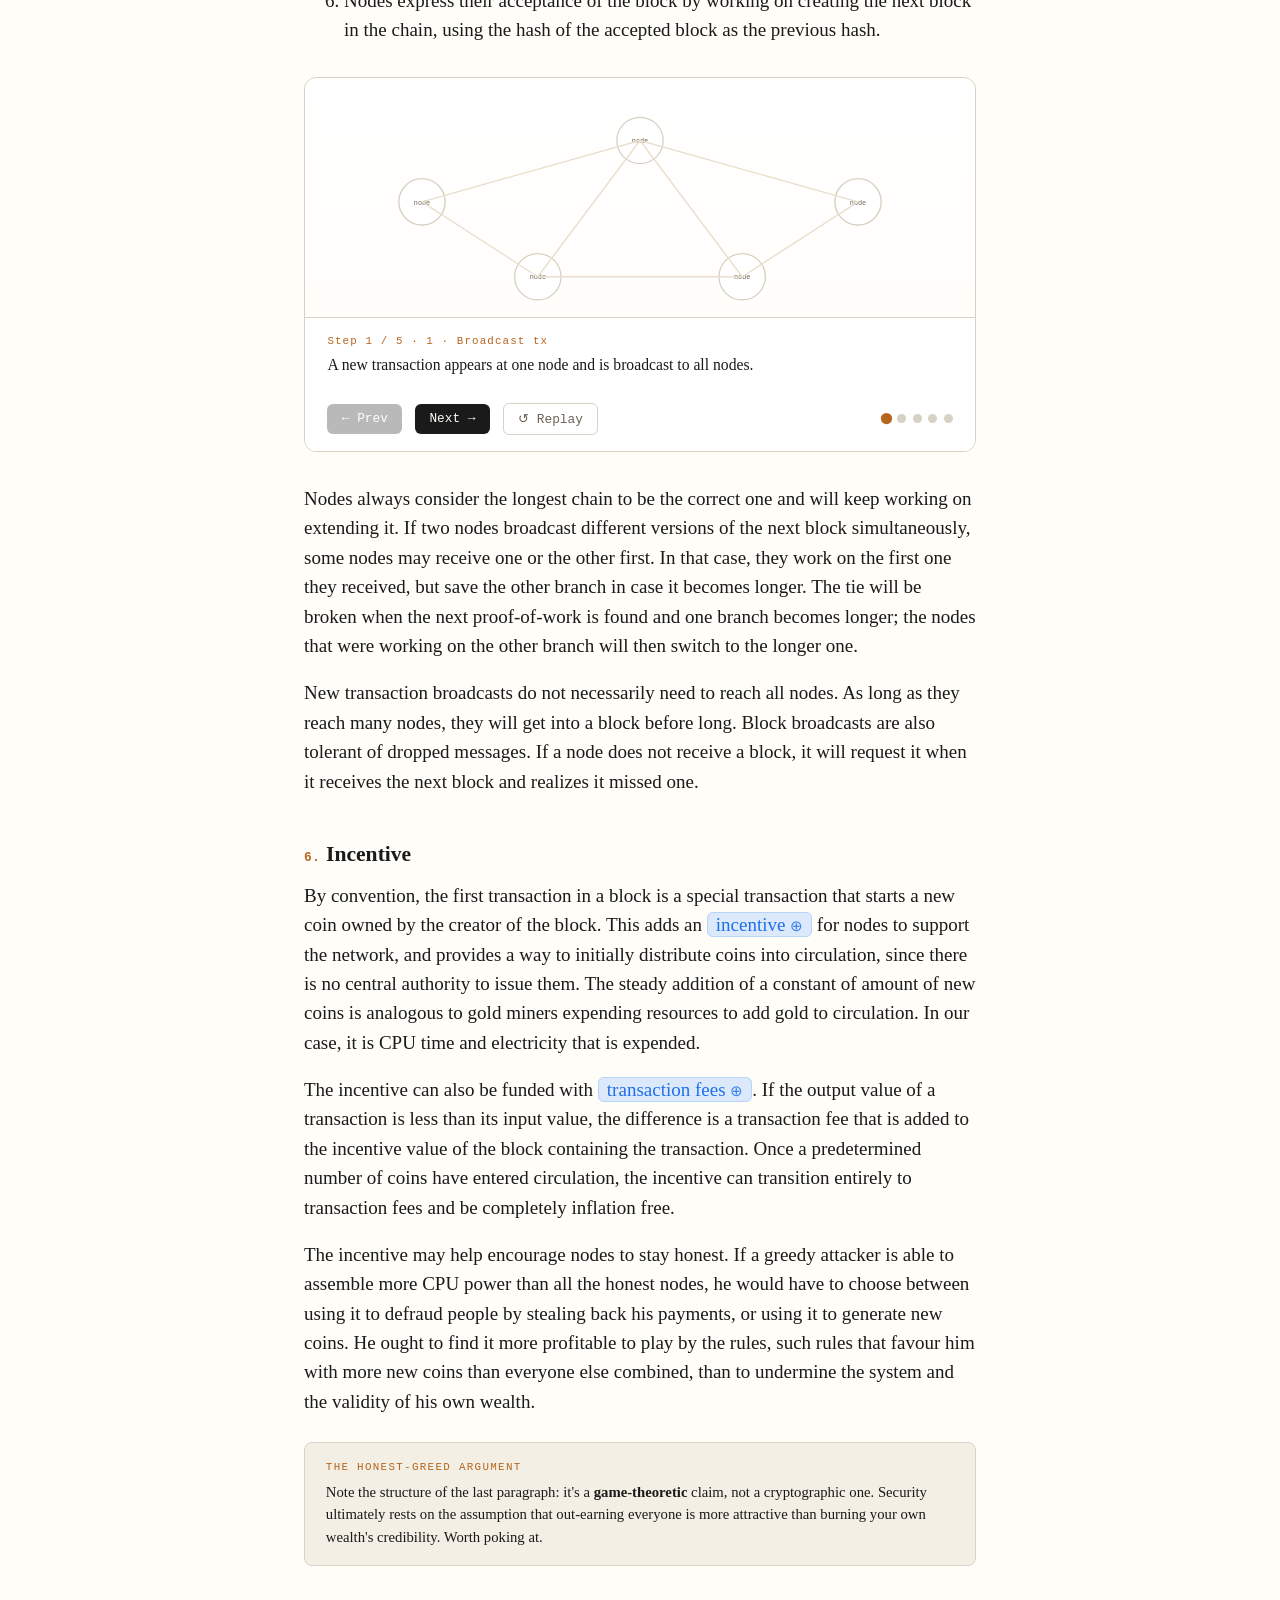
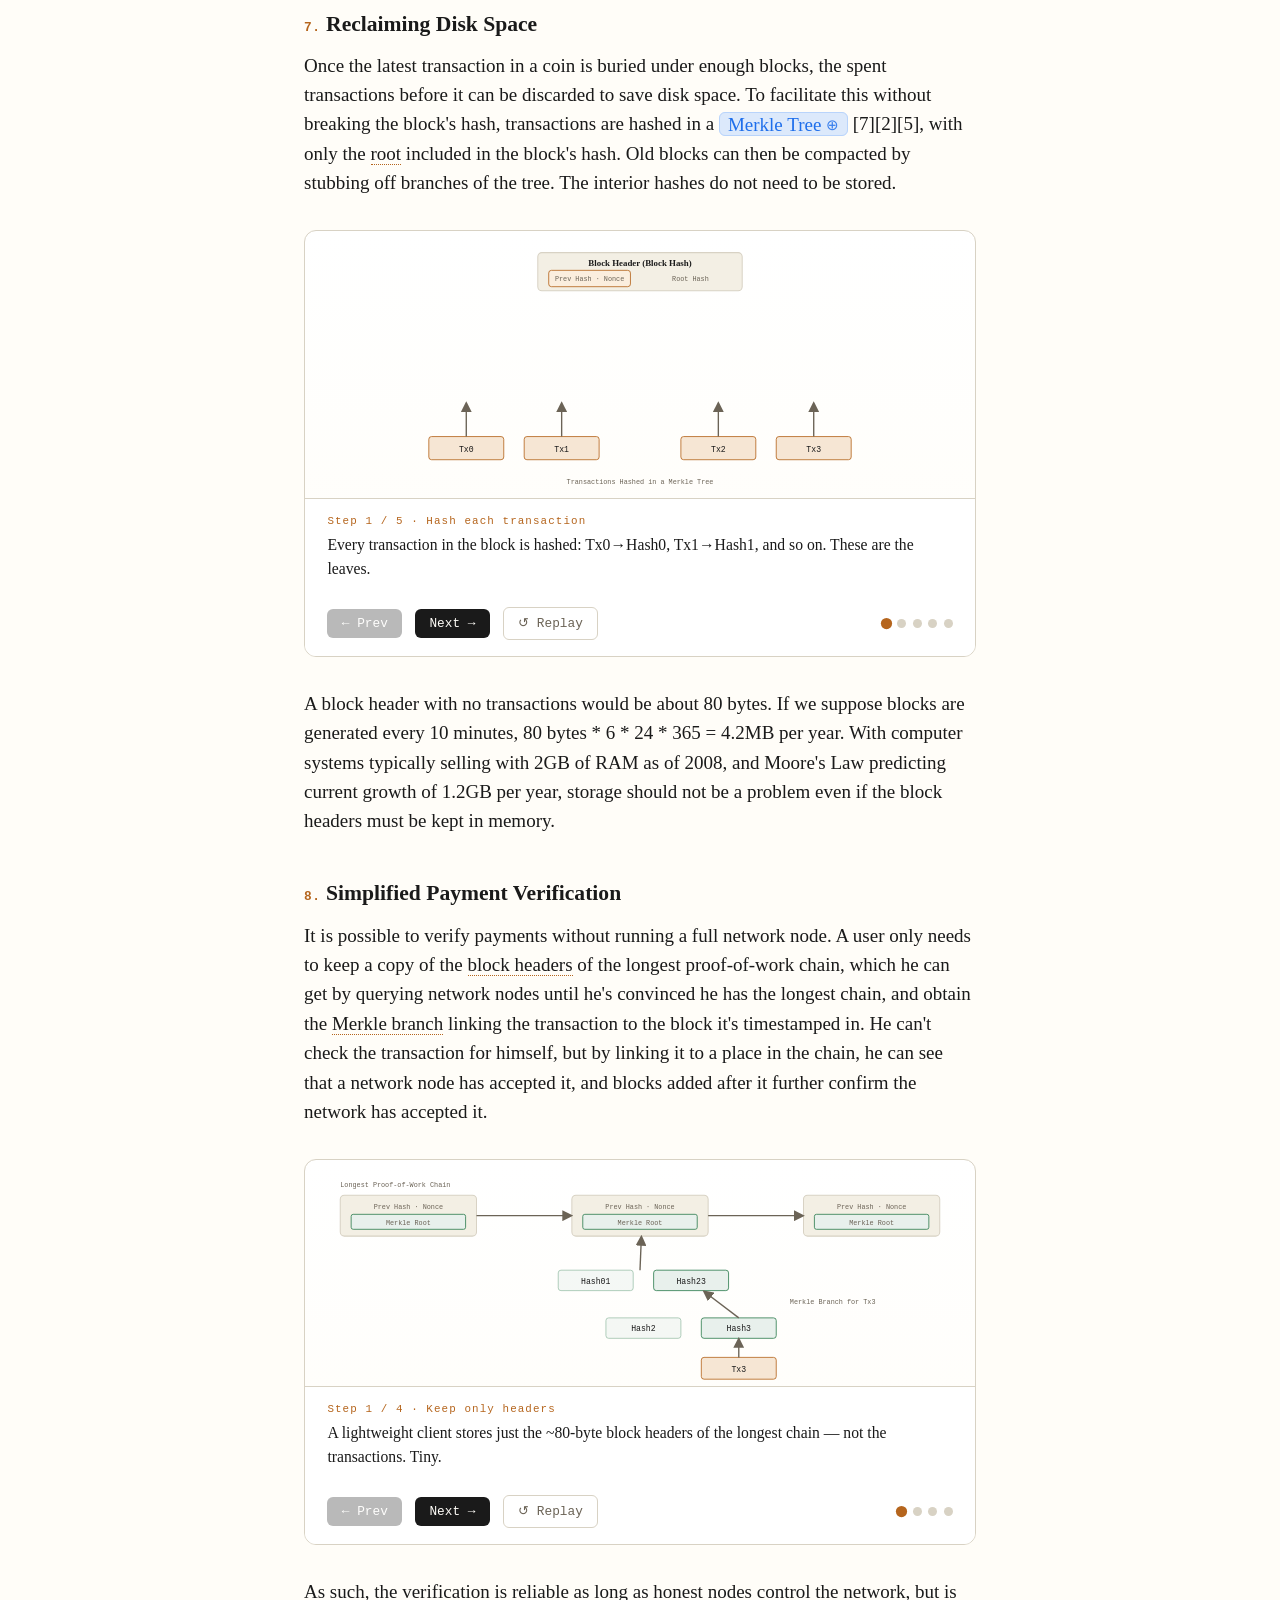
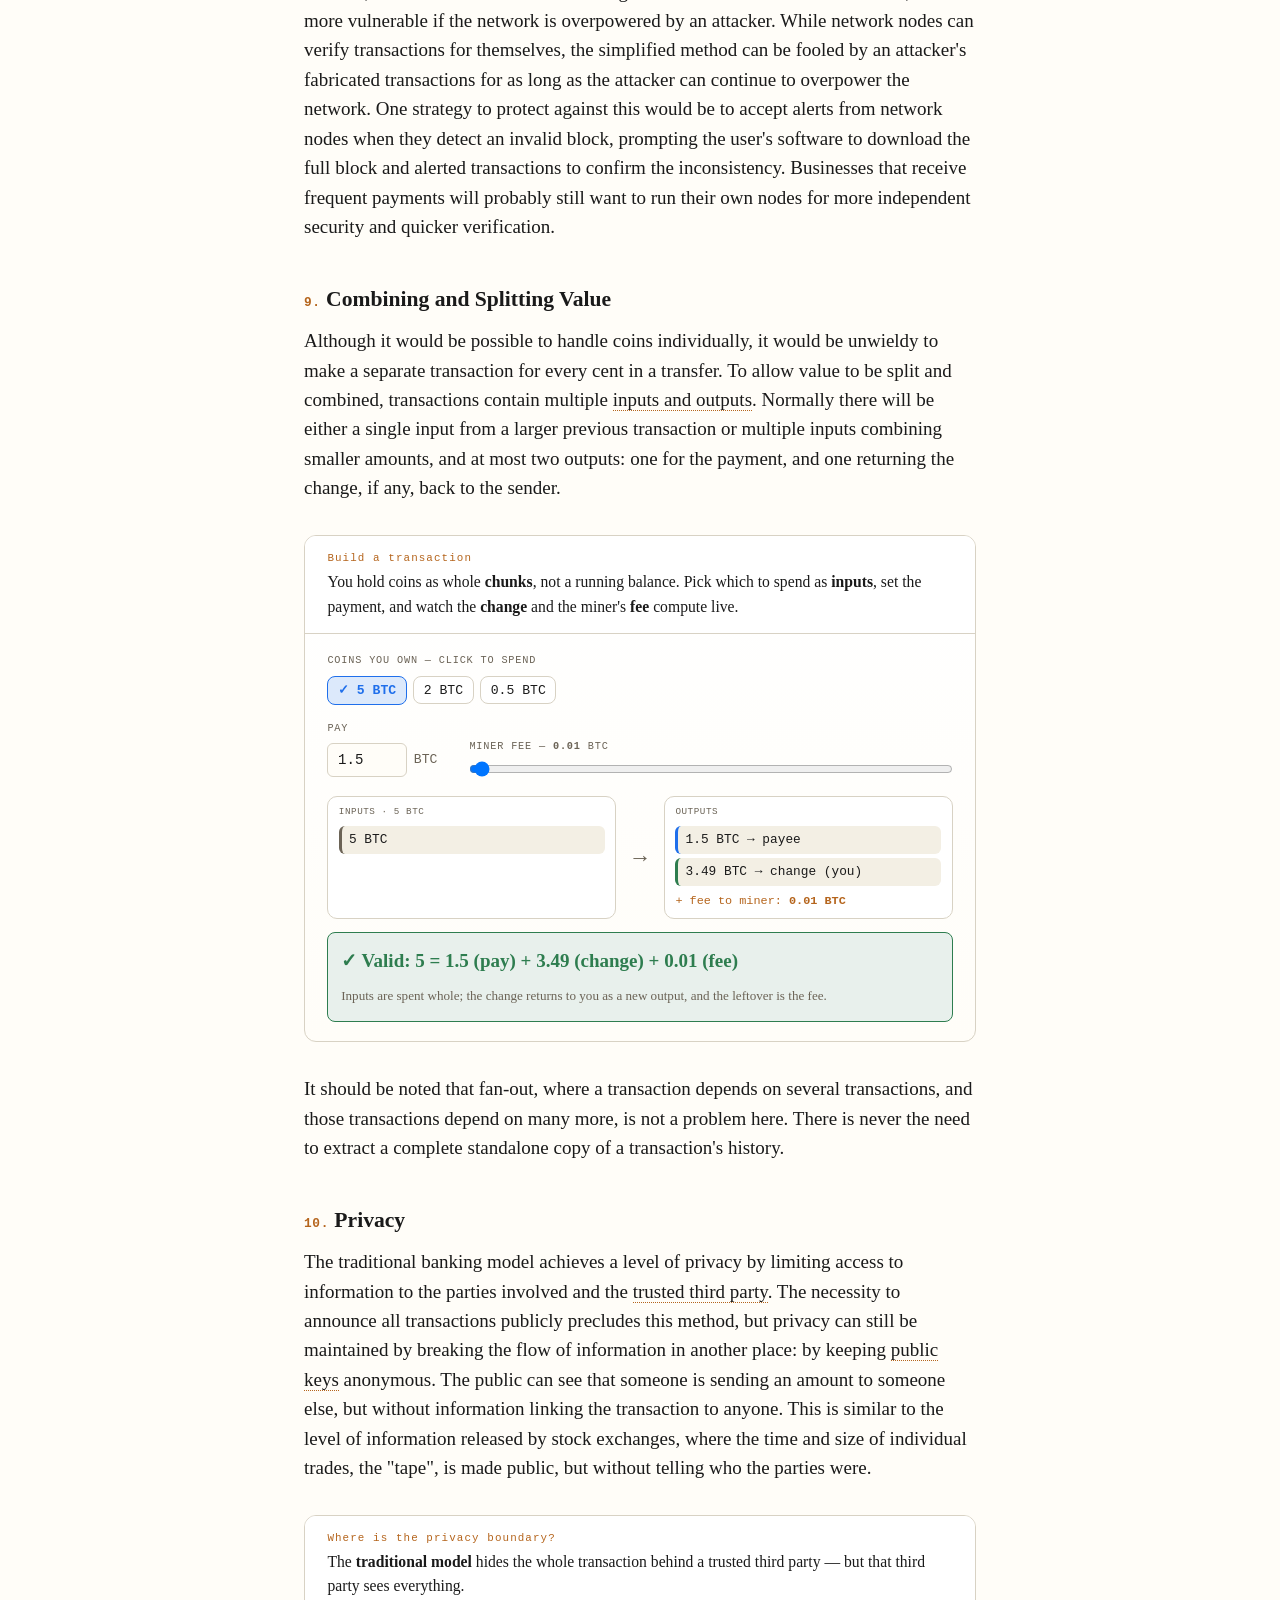
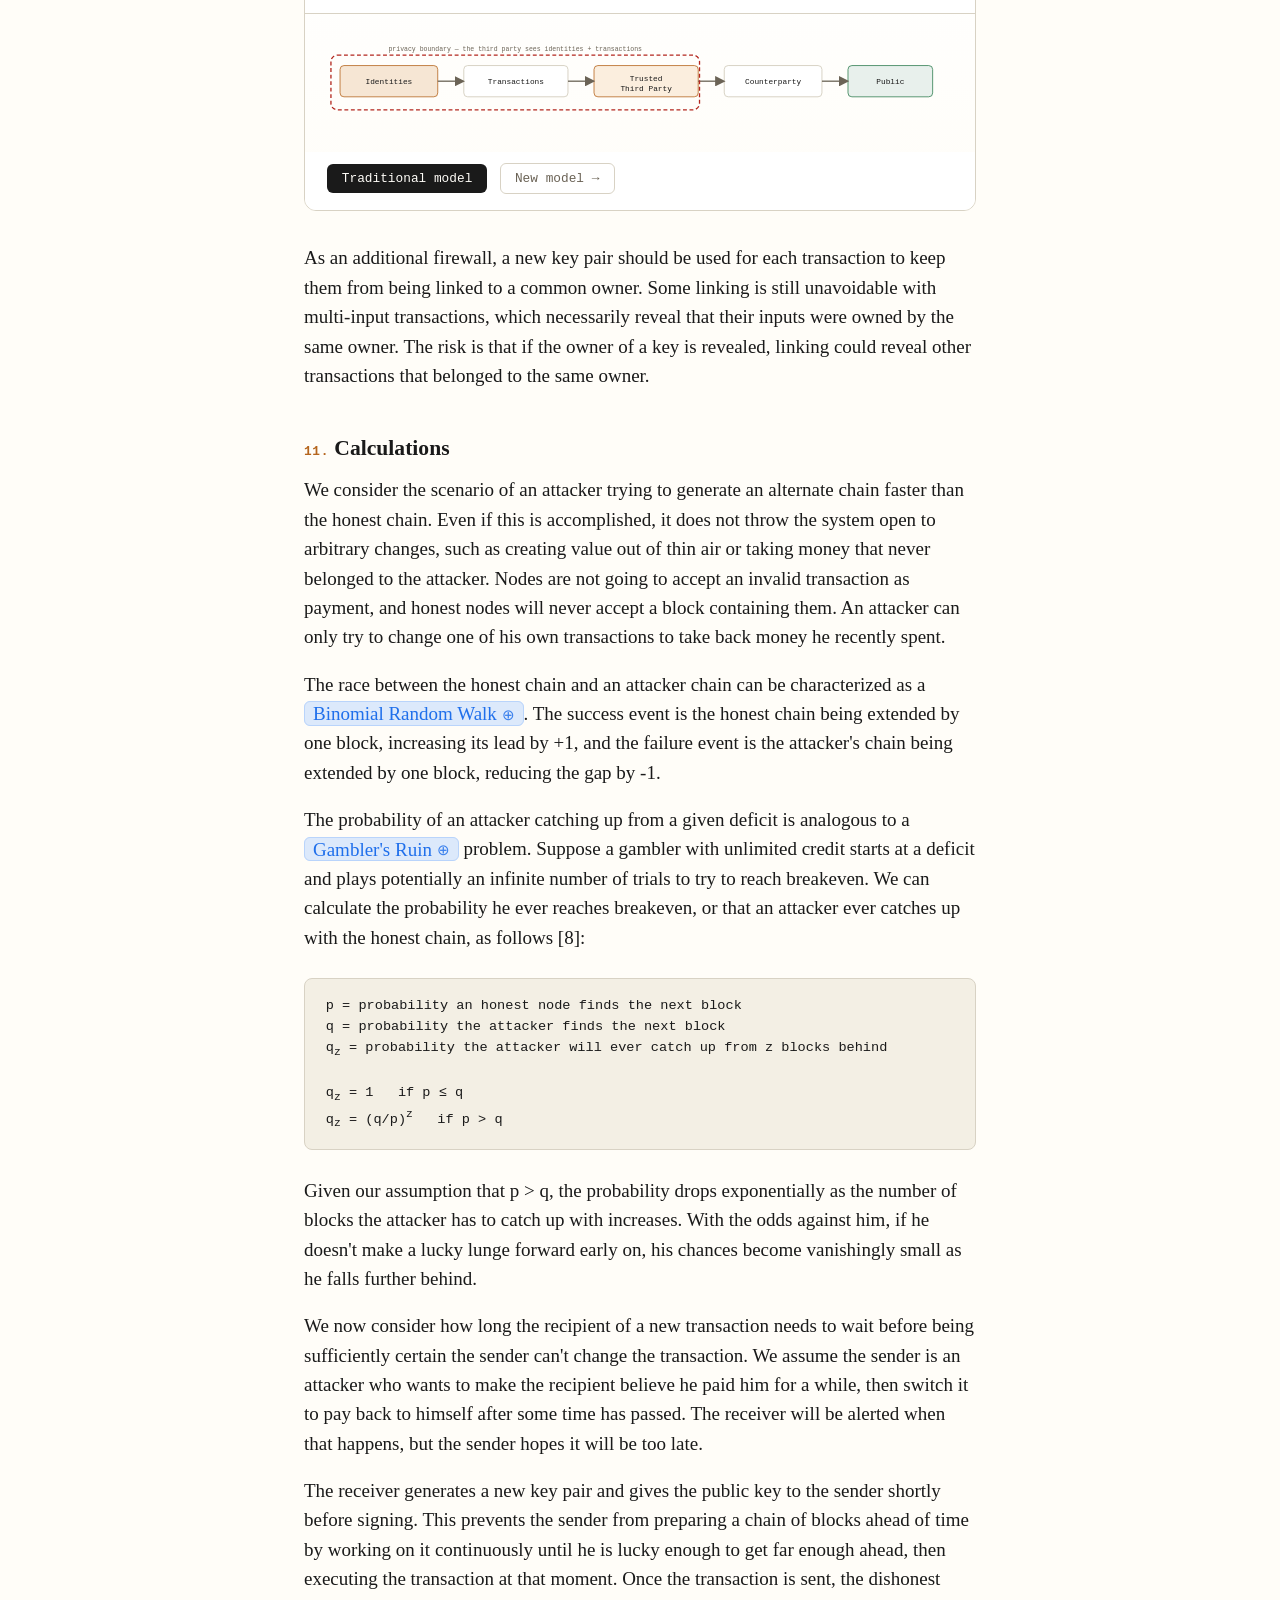
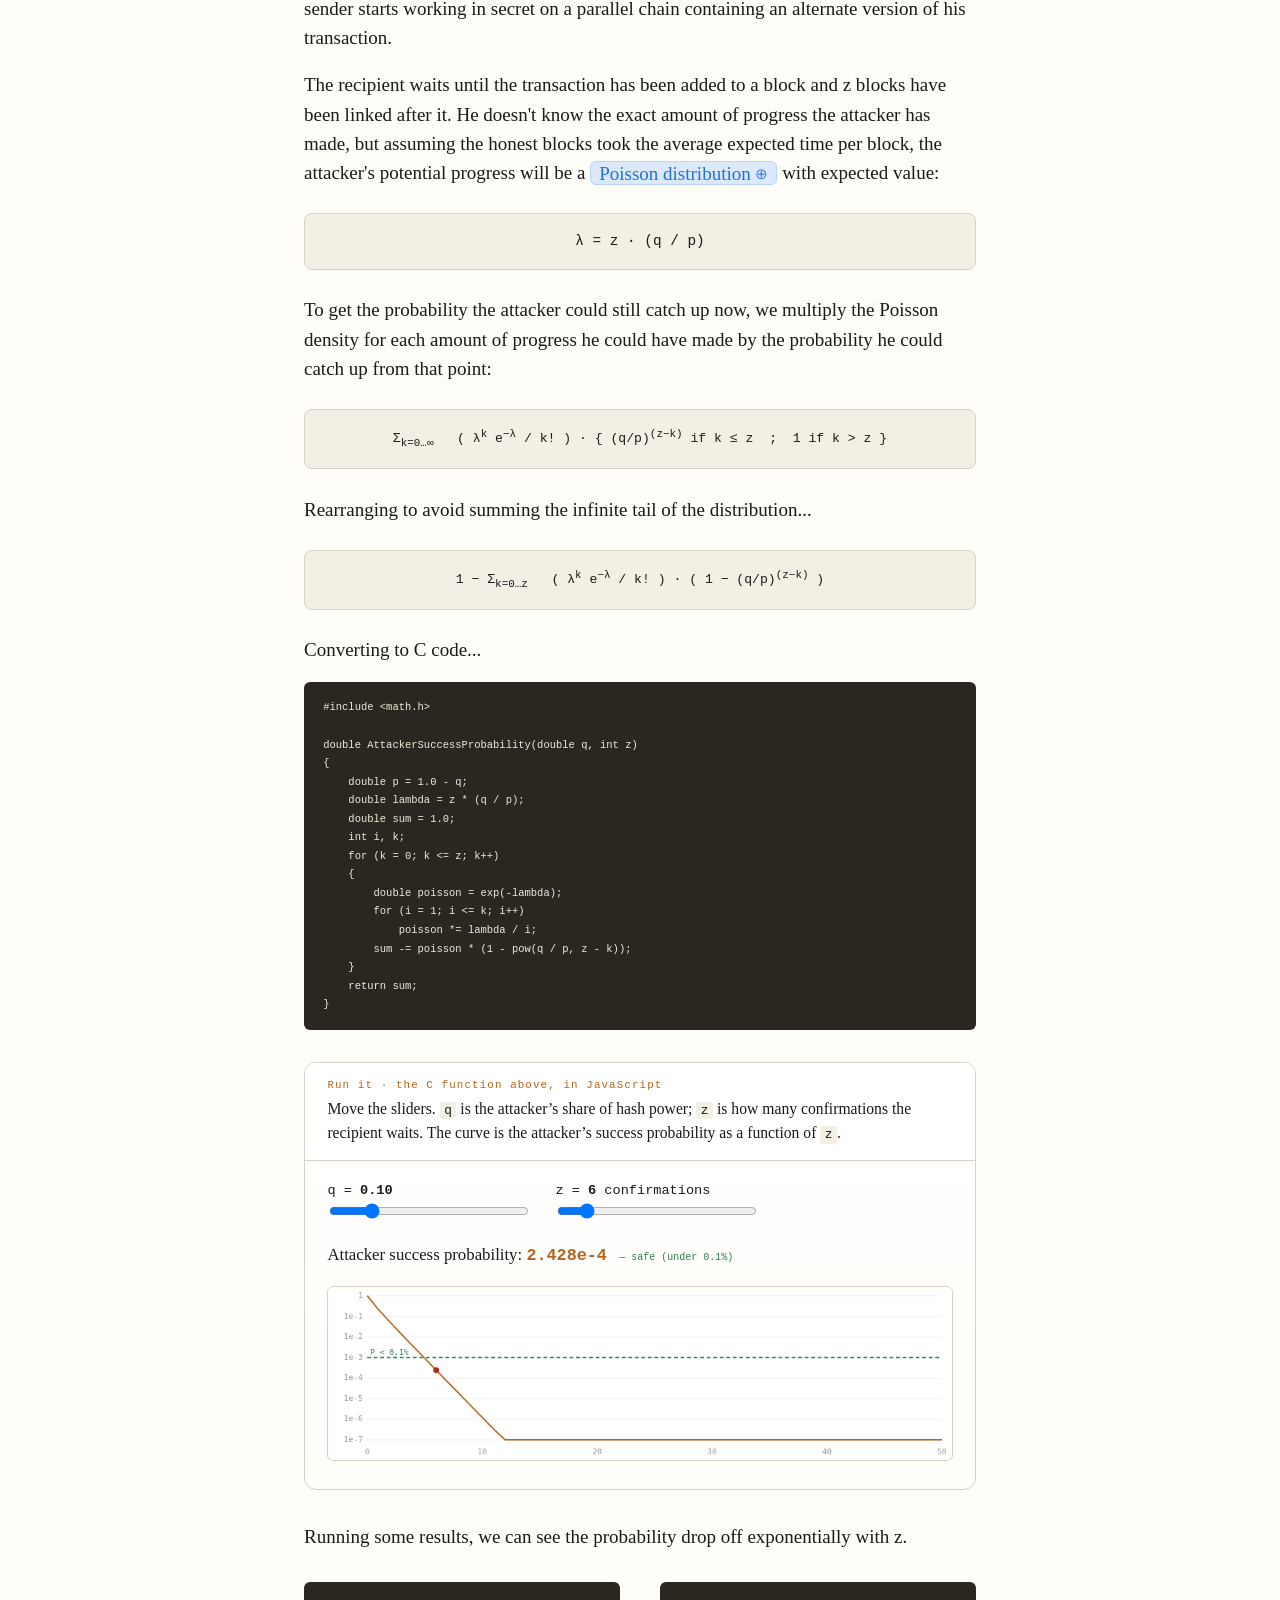
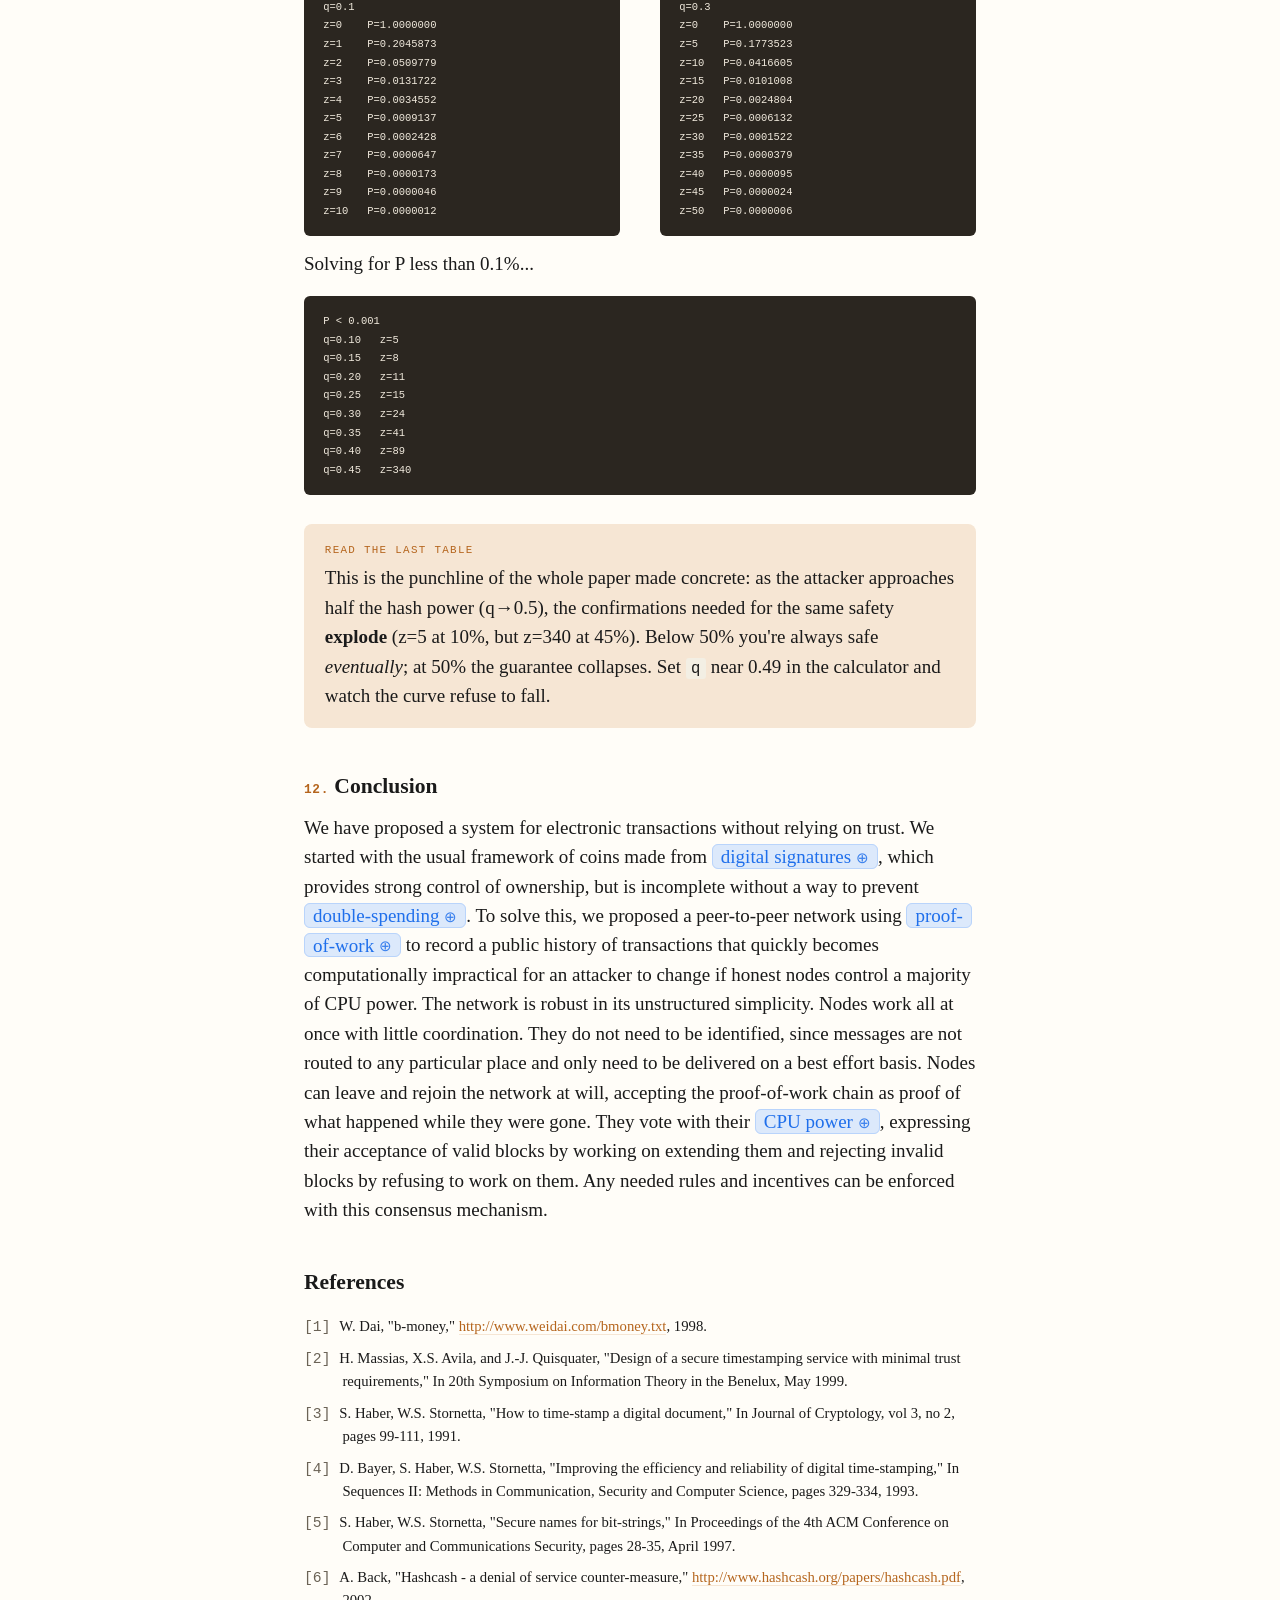
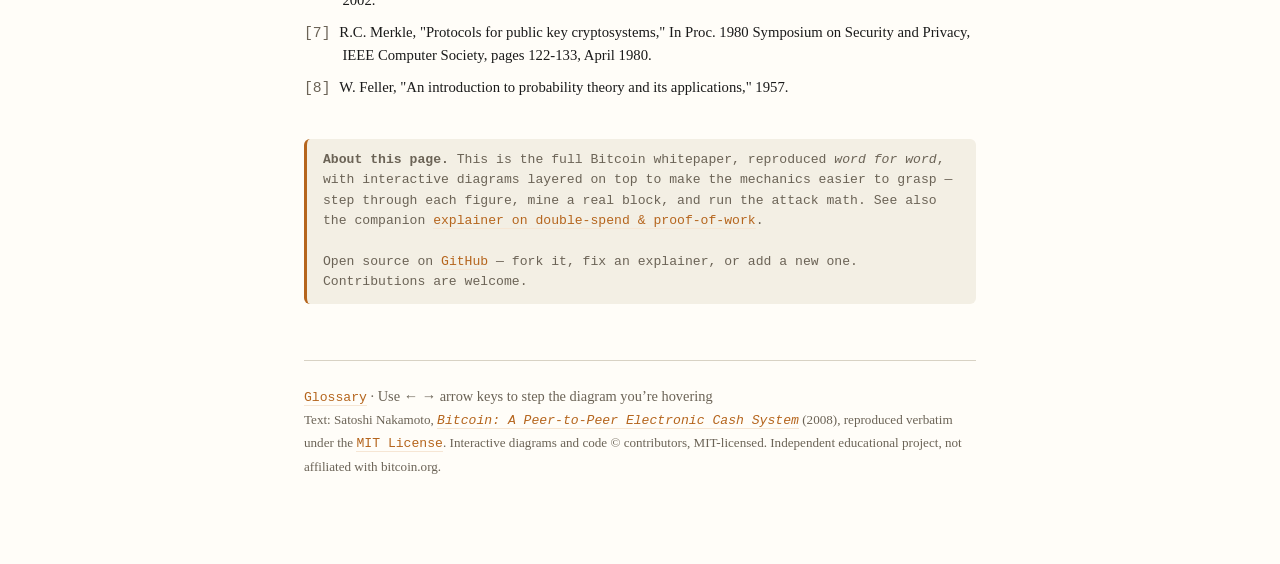
==== commit 6d3d6ea9: "Add fixed "Fork on GitHub" badge in the top-right corner The footer link was easy to miss. Pin a Git" ====
--- a/index.html
+++ b/index.html
@@ -7,6 +7,9 @@
 <link rel="stylesheet" href="assets/style.css">
 </head>
 <body>
+
+<a class="gh-badge" href="https://github.com/saif97/interactive-papers" aria-label="Fork this project on GitHub">
+  <svg viewBox="0 0 16 16" aria-hidden="true"><path d="M8 0C3.58 0 0 3.58 0 8c0 3.54 2.29 6.53 5.47 7.59.4.07.55-.17.55-.38 0-.19-.01-.82-.01-1.49-2.01.37-2.53-.49-2.69-.94-.09-.23-.48-.94-.82-1.13-.28-.15-.68-.52-.01-.53.63-.01 1.08.58 1.23.82.72 1.21 1.87.87 2.33.66.07-.52.28-.87.51-1.07-1.78-.2-3.64-.89-3.64-3.95 0-.87.31-1.59.82-2.15-.08-.2-.36-1.02.08-2.12 0 0 .67-.21 2.2.82.64-.18 1.32-.27 2-.27.68 0 1.36.09 2 .27 1.53-1.04 2.2-.82 2.2-.82.44 1.1.16 1.92.08 2.12.51.56.82 1.27.82 2.15 0 3.07-1.87 3.75-3.65 3.95.29.25.54.73.54 1.48 0 1.07-.01 1.93-.01 2.2 0 .21.15.46.55.38A8.013 8.013 0 0016 8c0-4.42-3.58-8-8-8z"/></svg><span class="gh-text">Fork on GitHub</span></a>
 
 <nav class="paper-toc" aria-label="Contents">
   <div class="toc-head">The Paper</div>
--- a/assets/style.css
+++ b/assets/style.css
@@ -115,6 +115,21 @@
 .paper-toc a.active { color: var(--accent); font-weight: 600; }
 .paper-toc .toc-head { color: var(--accent); letter-spacing: 0.12em; text-transform: uppercase; font-size: 0.66rem; margin-bottom: 0.4rem; }
 @media (max-width: 1180px) { .paper-toc { display: none; } }
+
+/* Always-visible "Fork on GitHub" badge, pinned to the top-right corner. */
+.gh-badge {
+  position: fixed; top: 1.1rem; right: 1.1rem; z-index: 50;
+  display: inline-flex; align-items: center; gap: 0.45rem;
+  font-family: var(--mono); font-size: 0.72rem; letter-spacing: 0.03em;
+  color: var(--ink); background: #fff;
+  border: 1px solid var(--rule); border-radius: 999px;
+  padding: 0.42rem 0.8rem; box-shadow: 0 1px 4px rgba(0,0,0,0.09);
+  transition: border-color 0.12s, color 0.12s, box-shadow 0.12s;
+}
+.gh-badge:hover { border-color: var(--accent); color: var(--accent); box-shadow: 0 2px 8px rgba(0,0,0,0.13); }
+.gh-badge svg { width: 15px; height: 15px; fill: currentColor; }
+@media (max-width: 480px) { .gh-badge .gh-text { display: none; } .gh-badge { padding: 0.5rem; } }
+@media print { .gh-badge { display: none; } }
 .paper-section { scroll-margin-top: 1.5rem; }
 
 
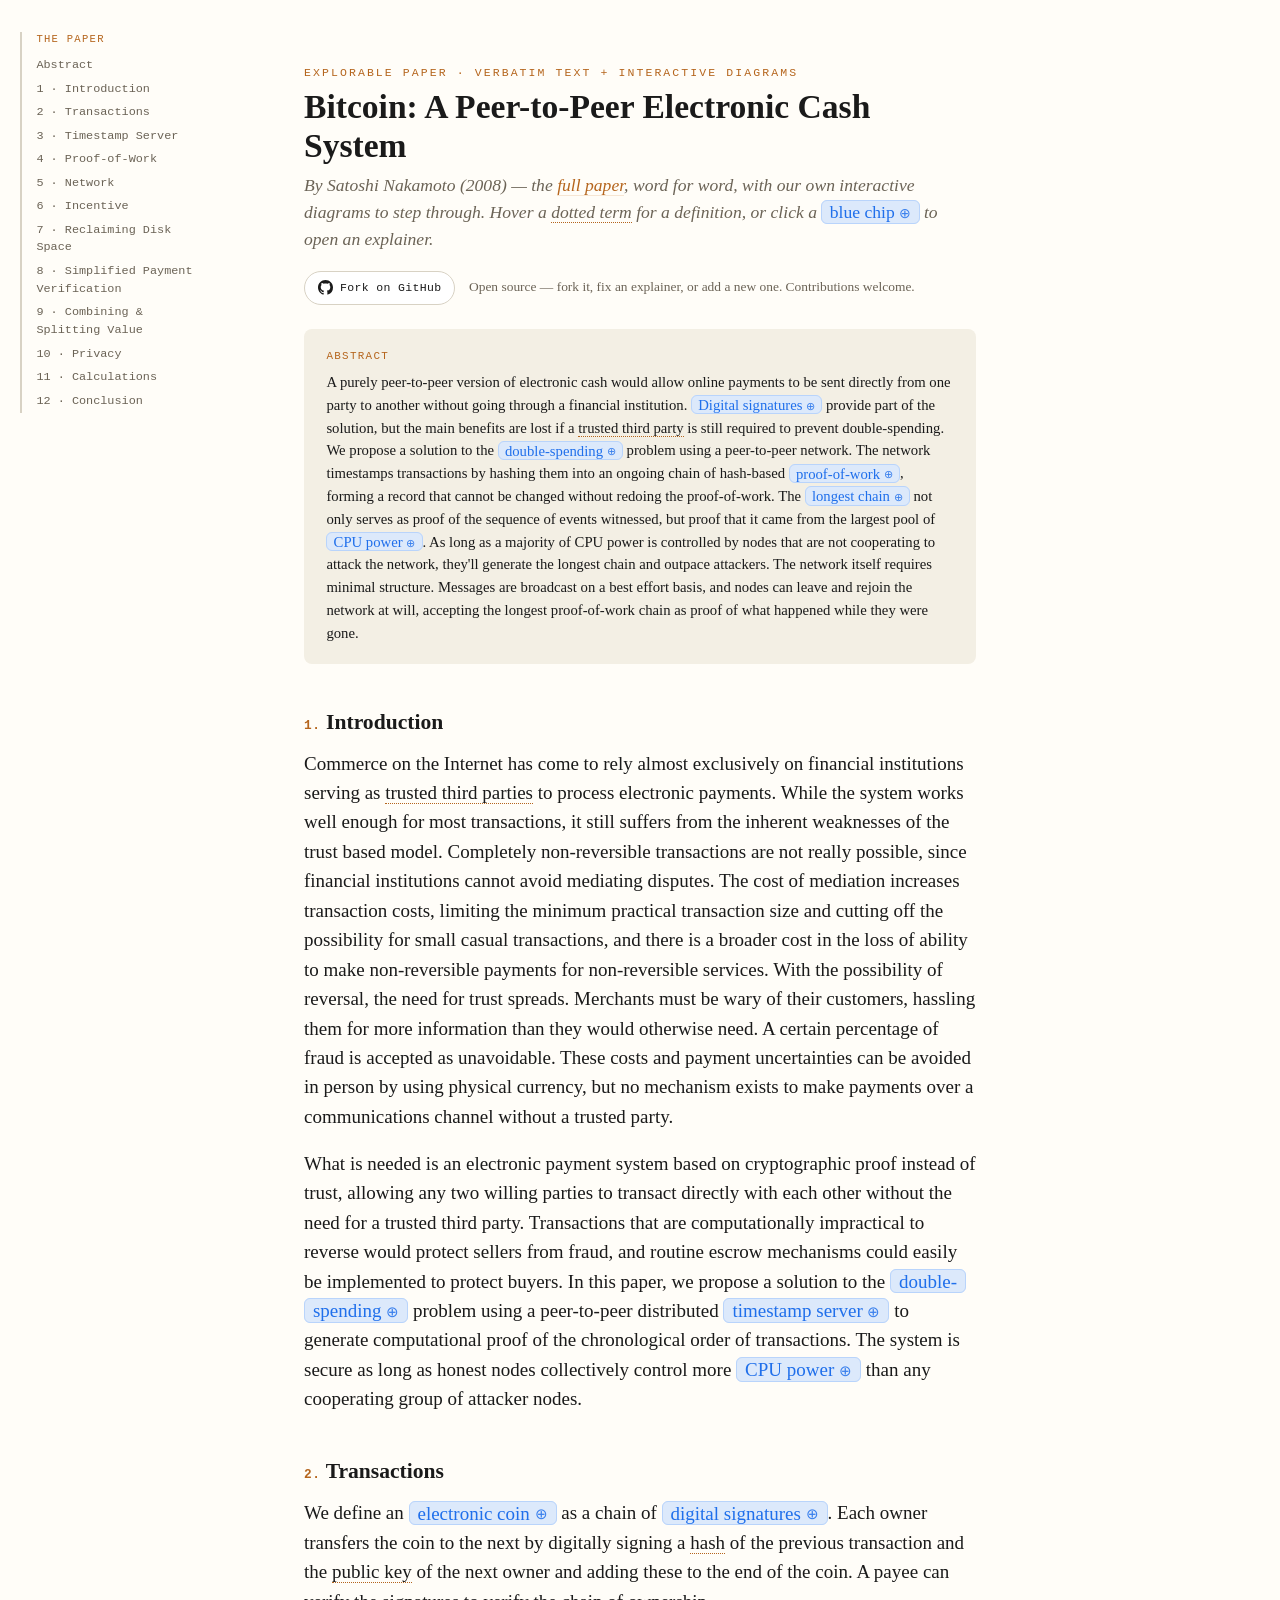
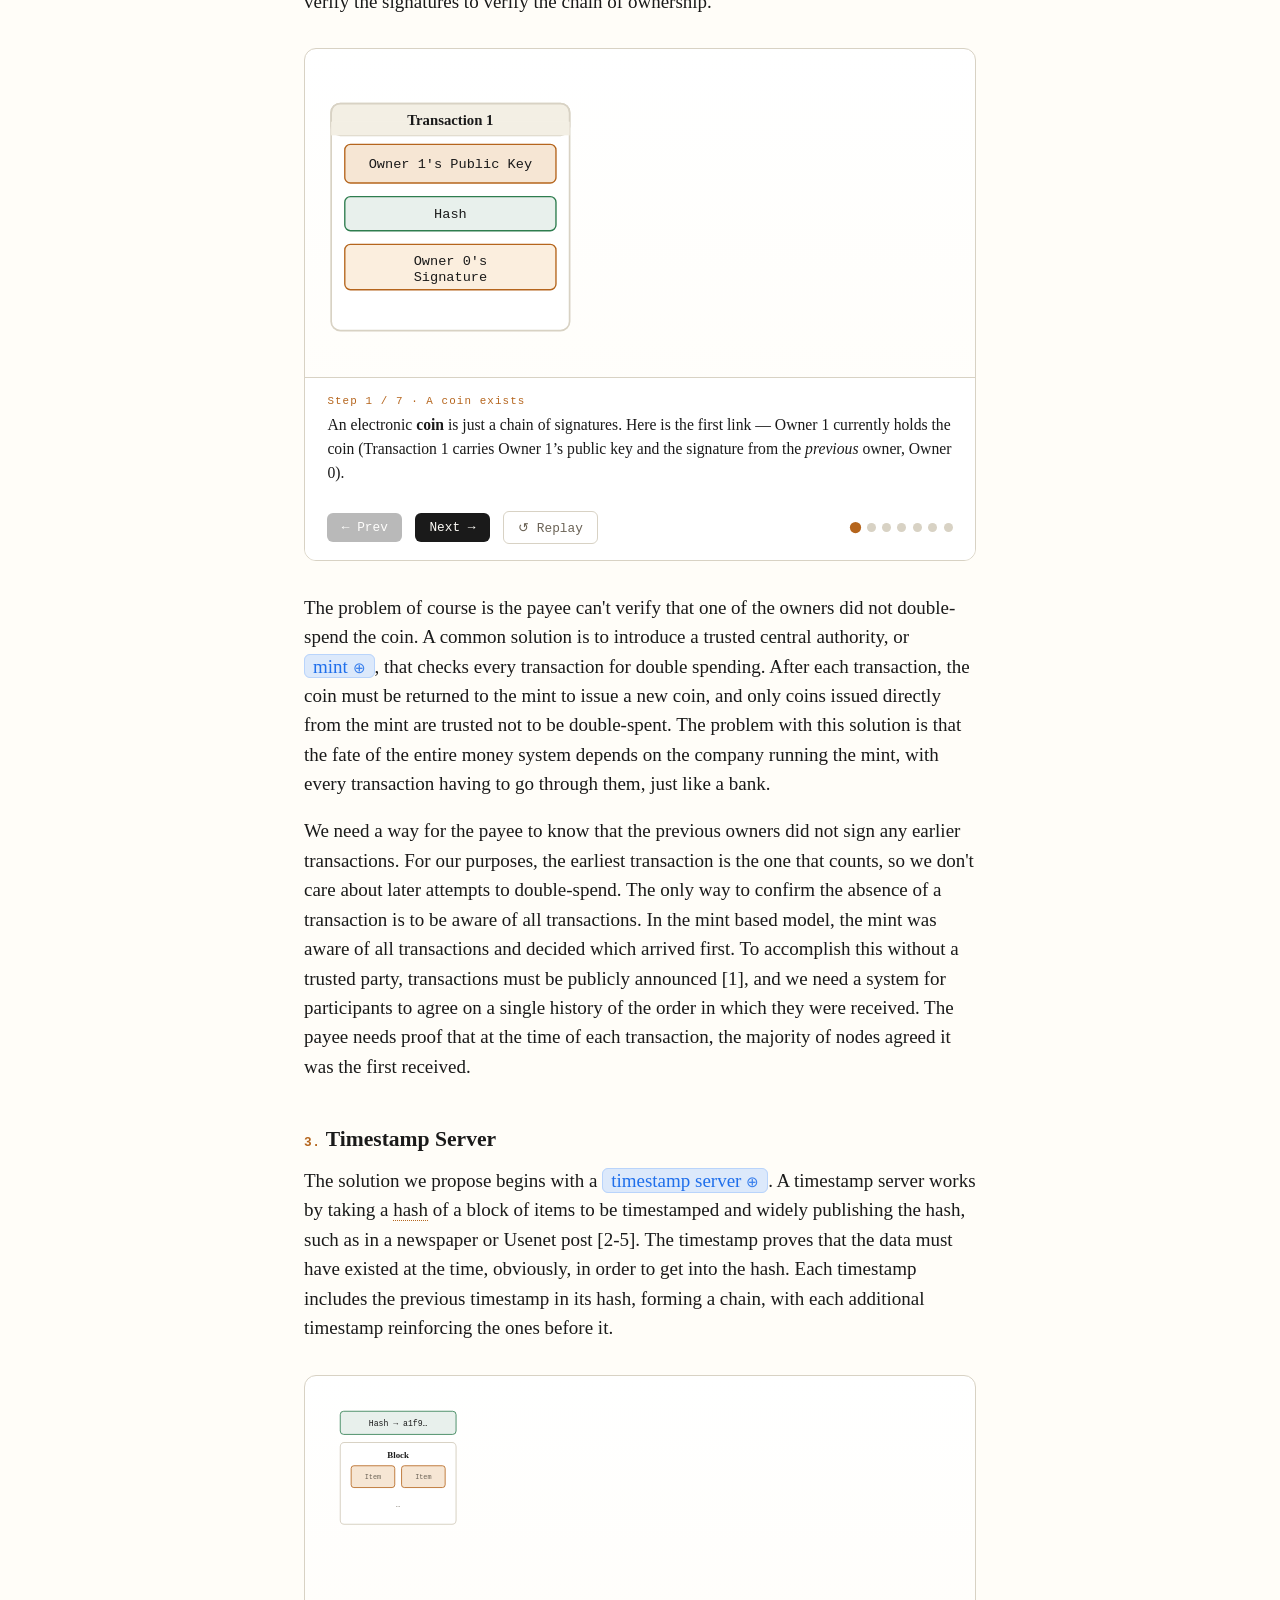
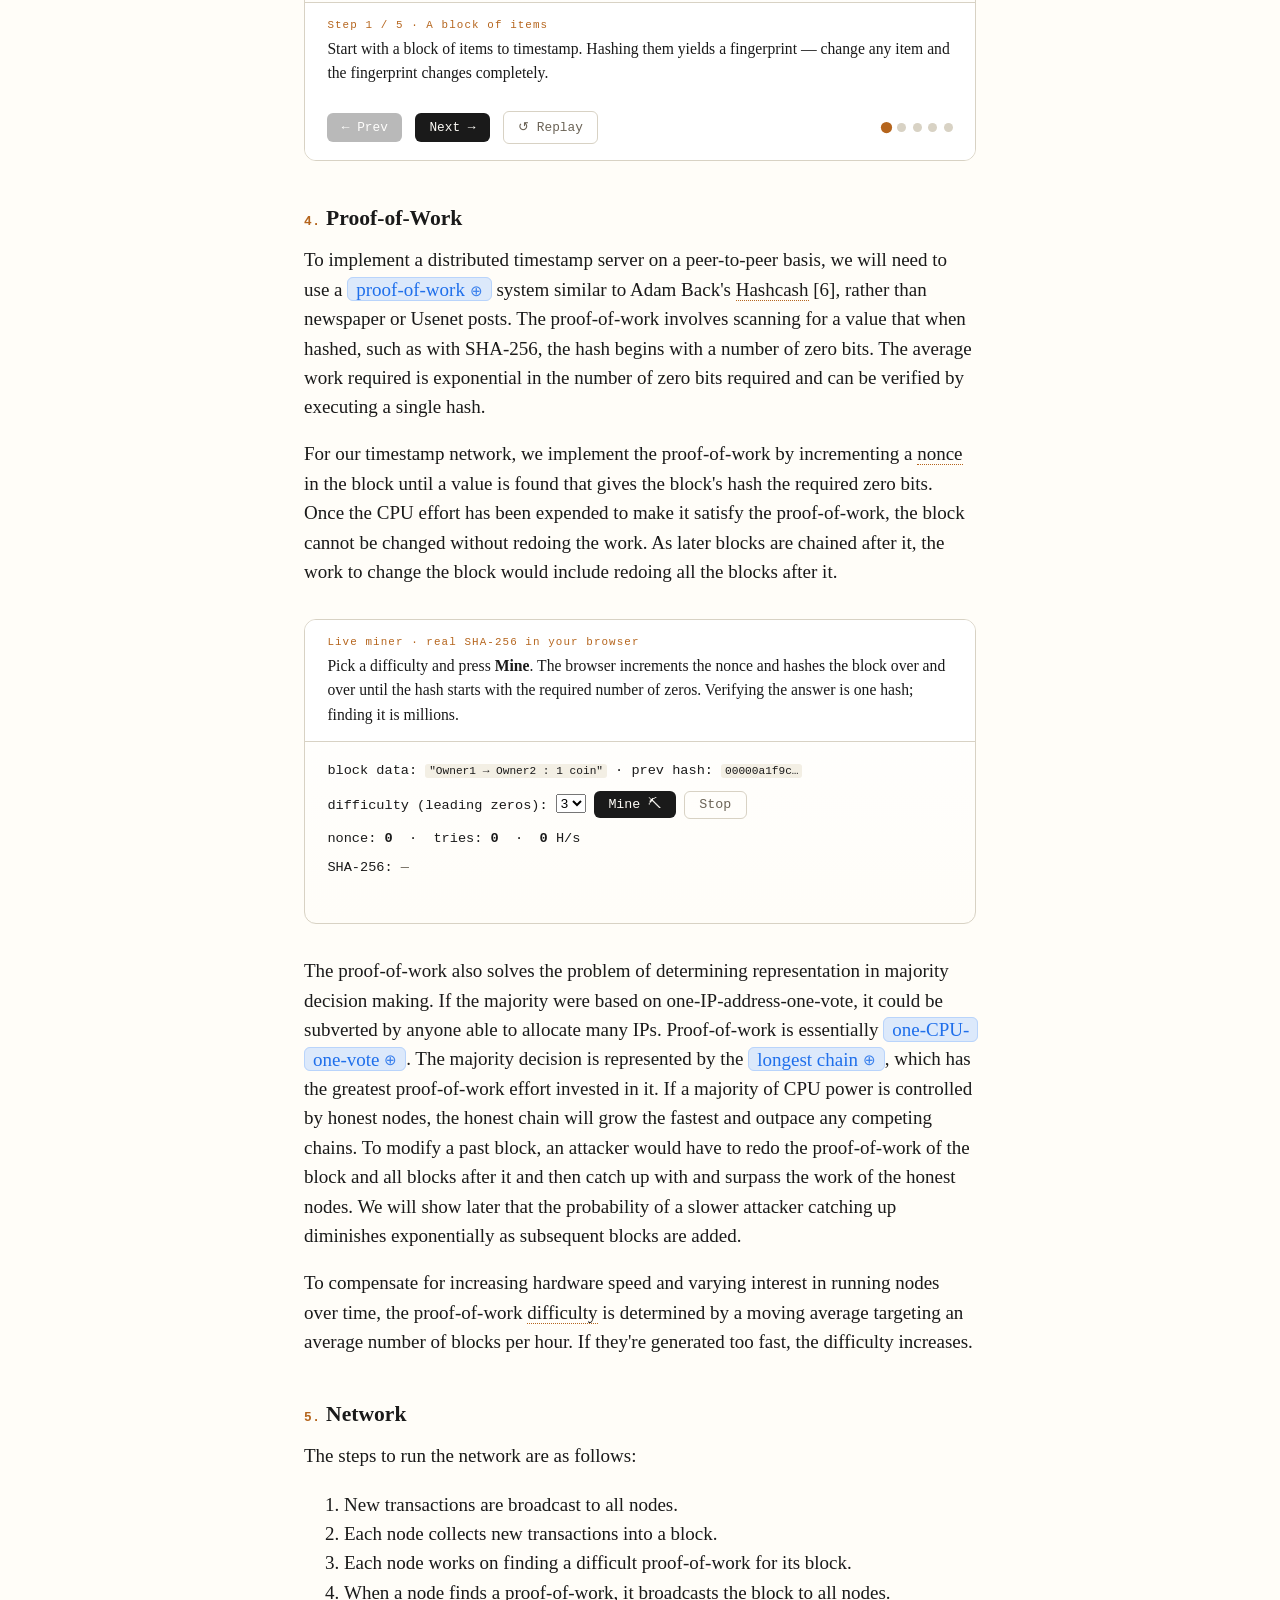
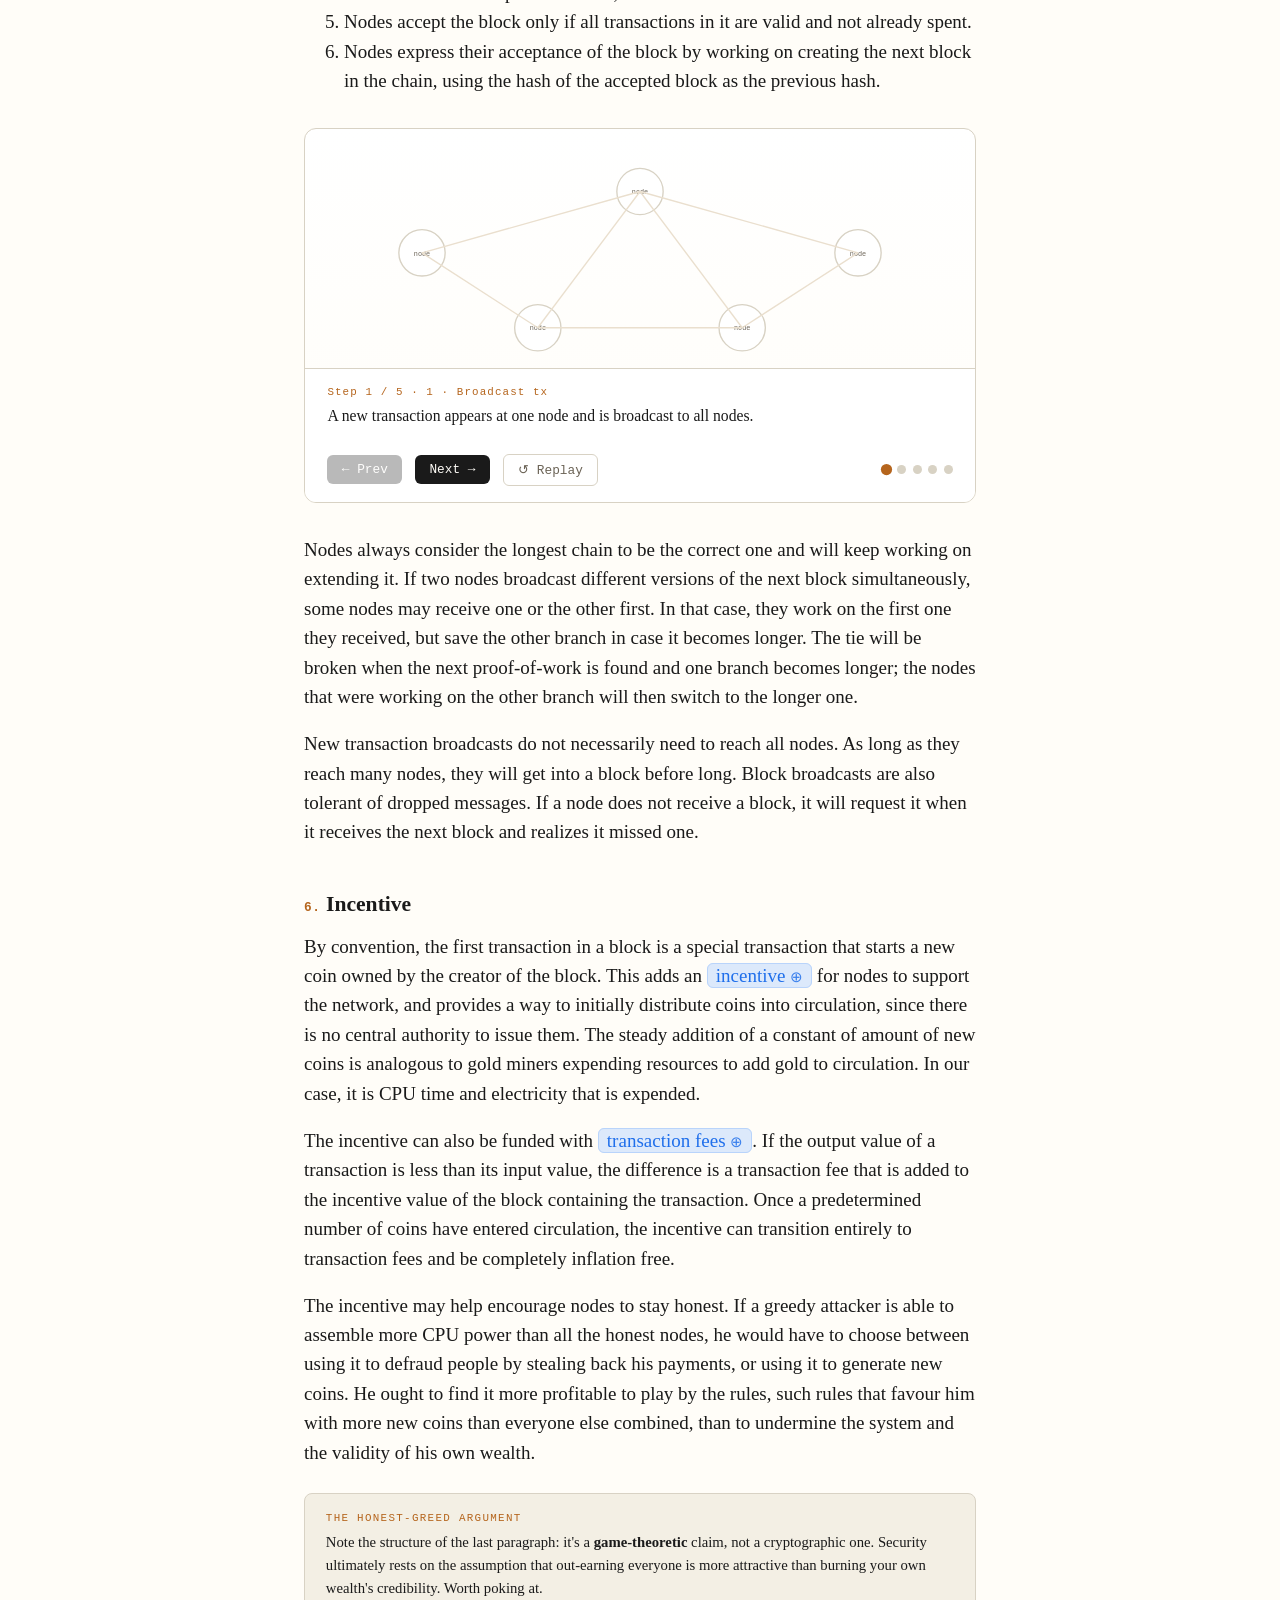
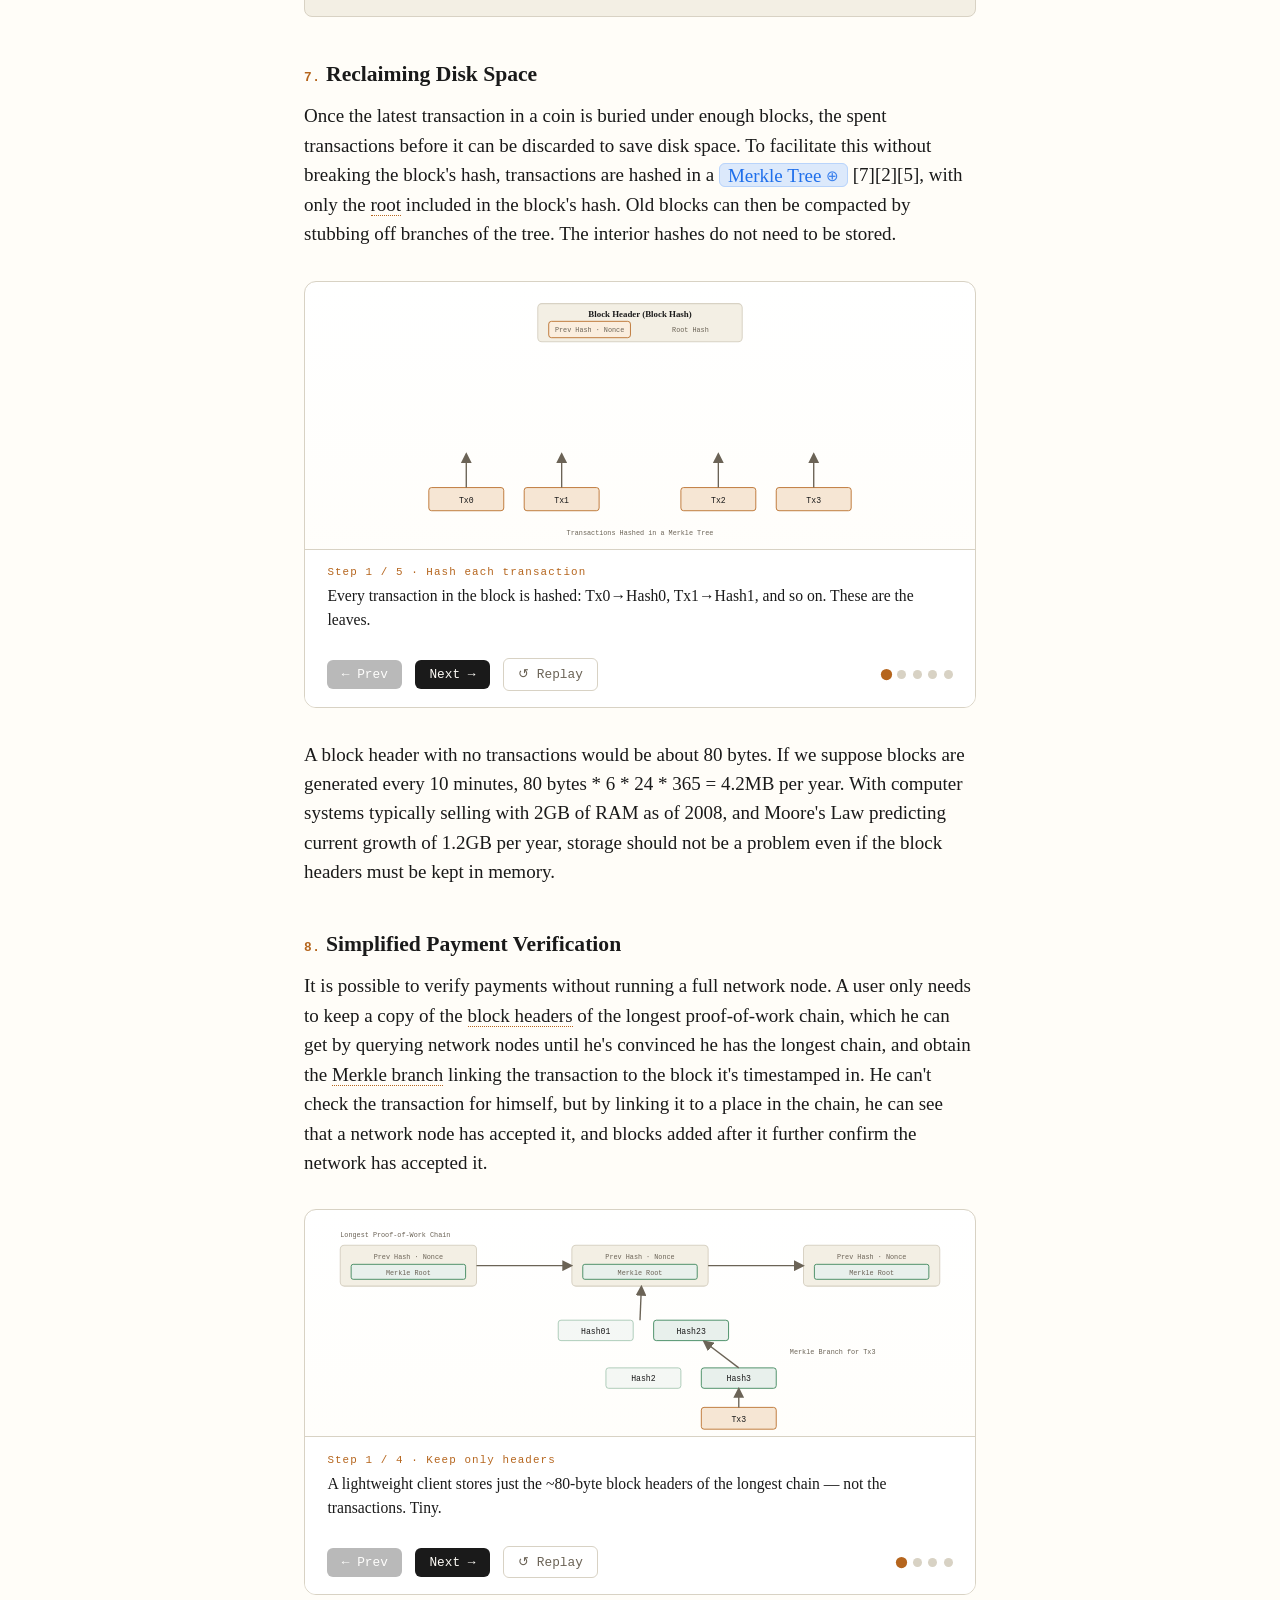
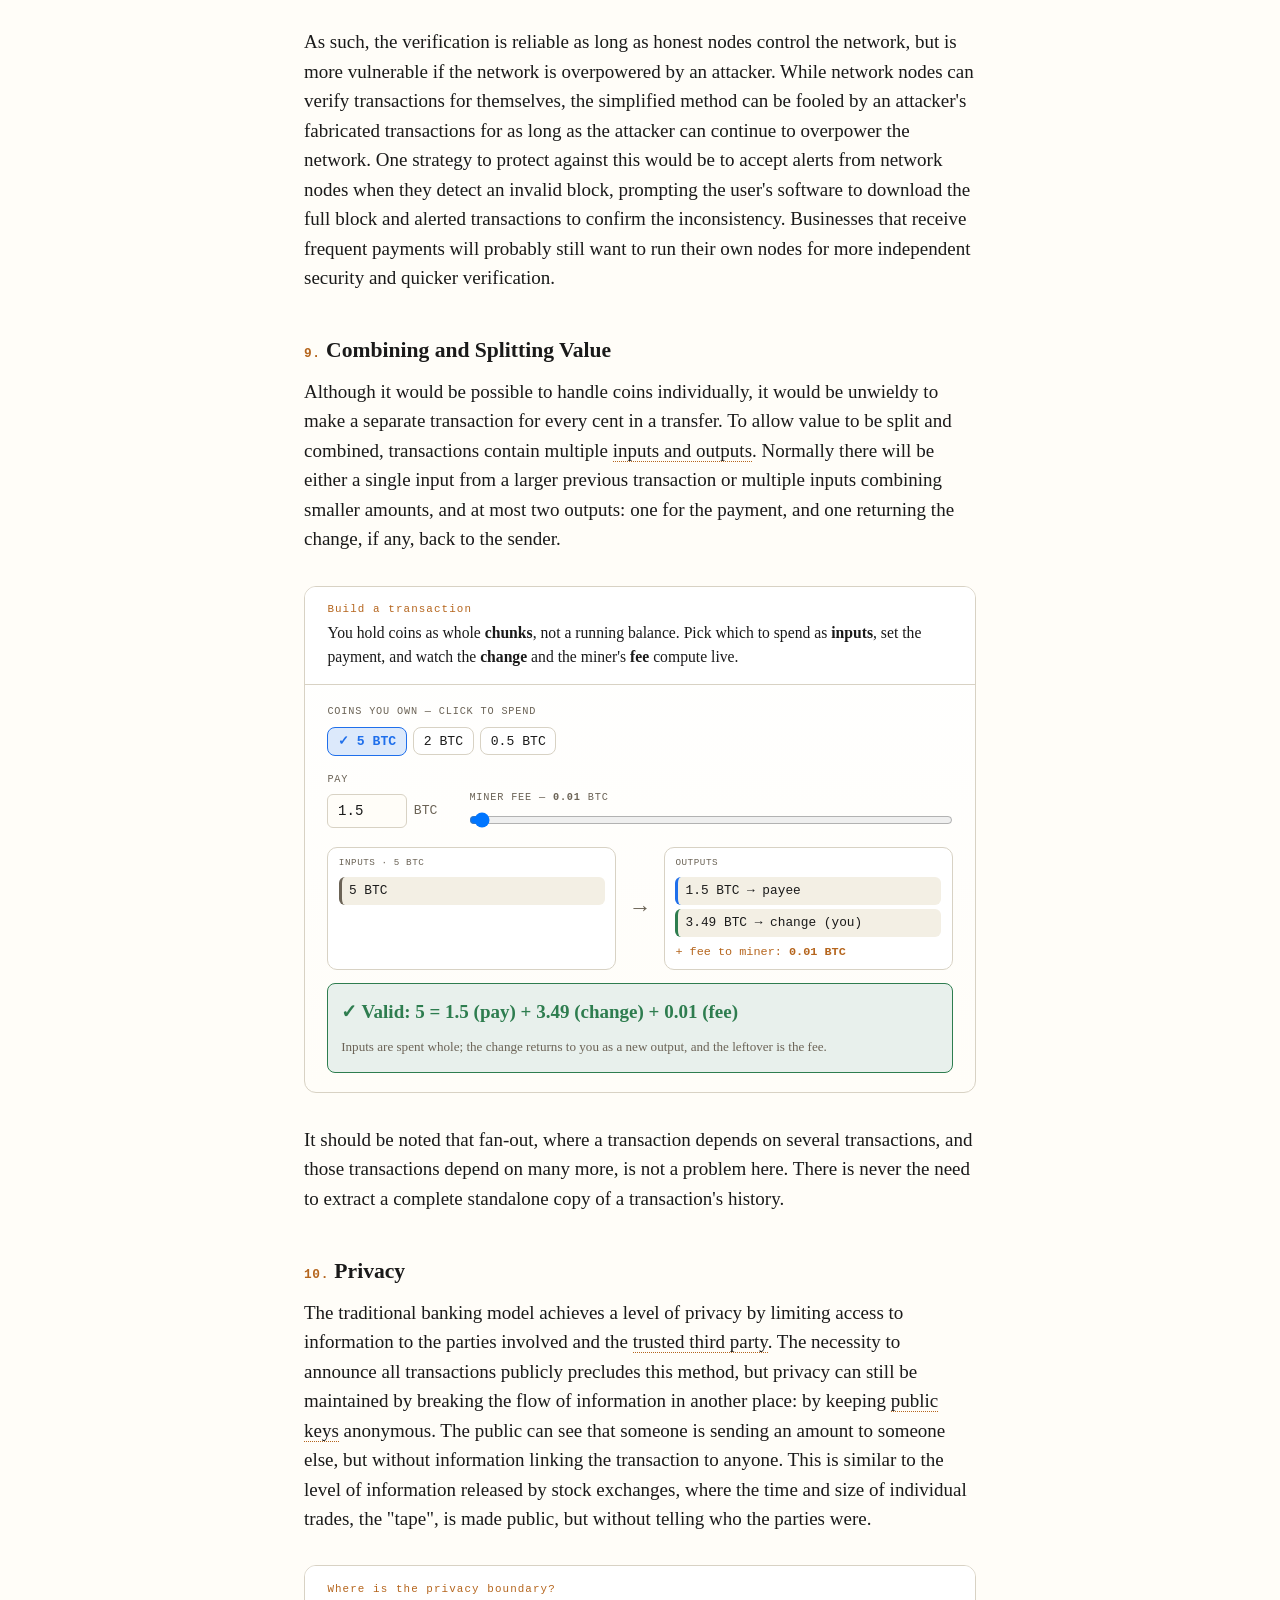
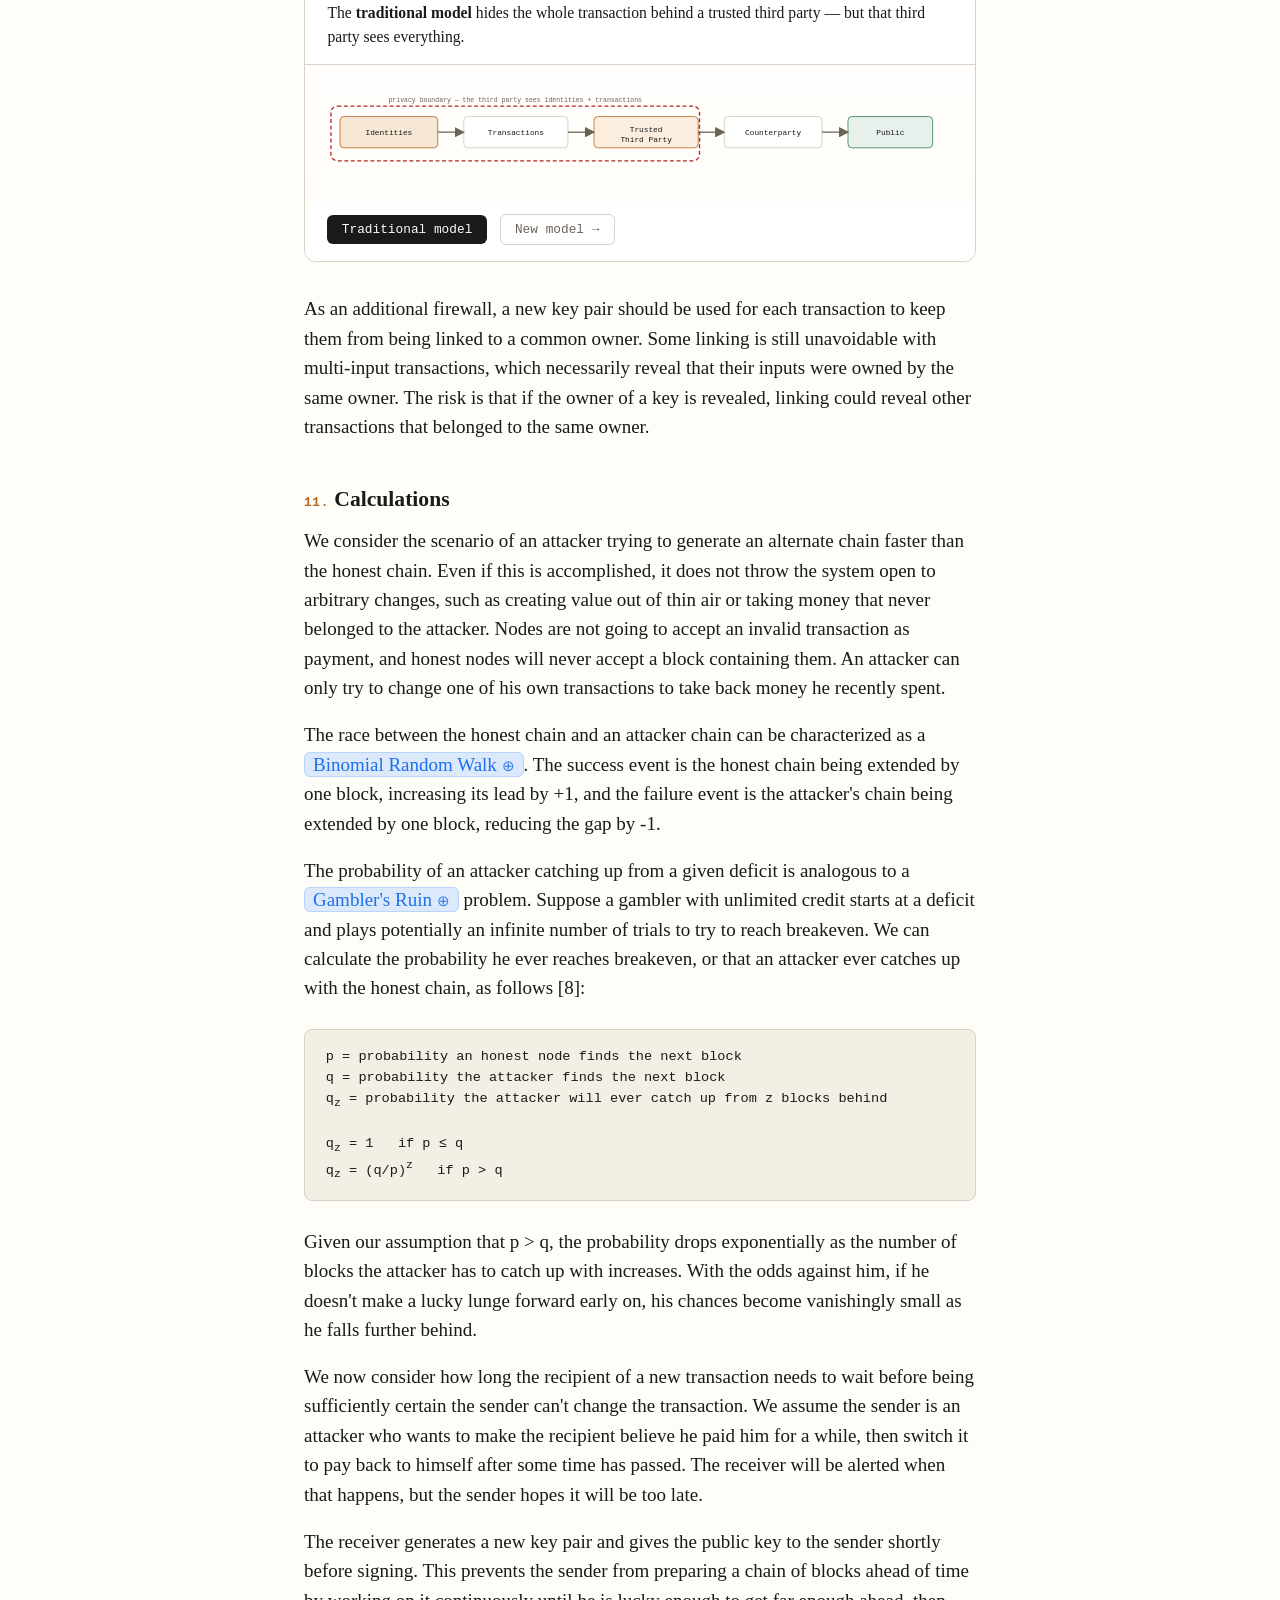
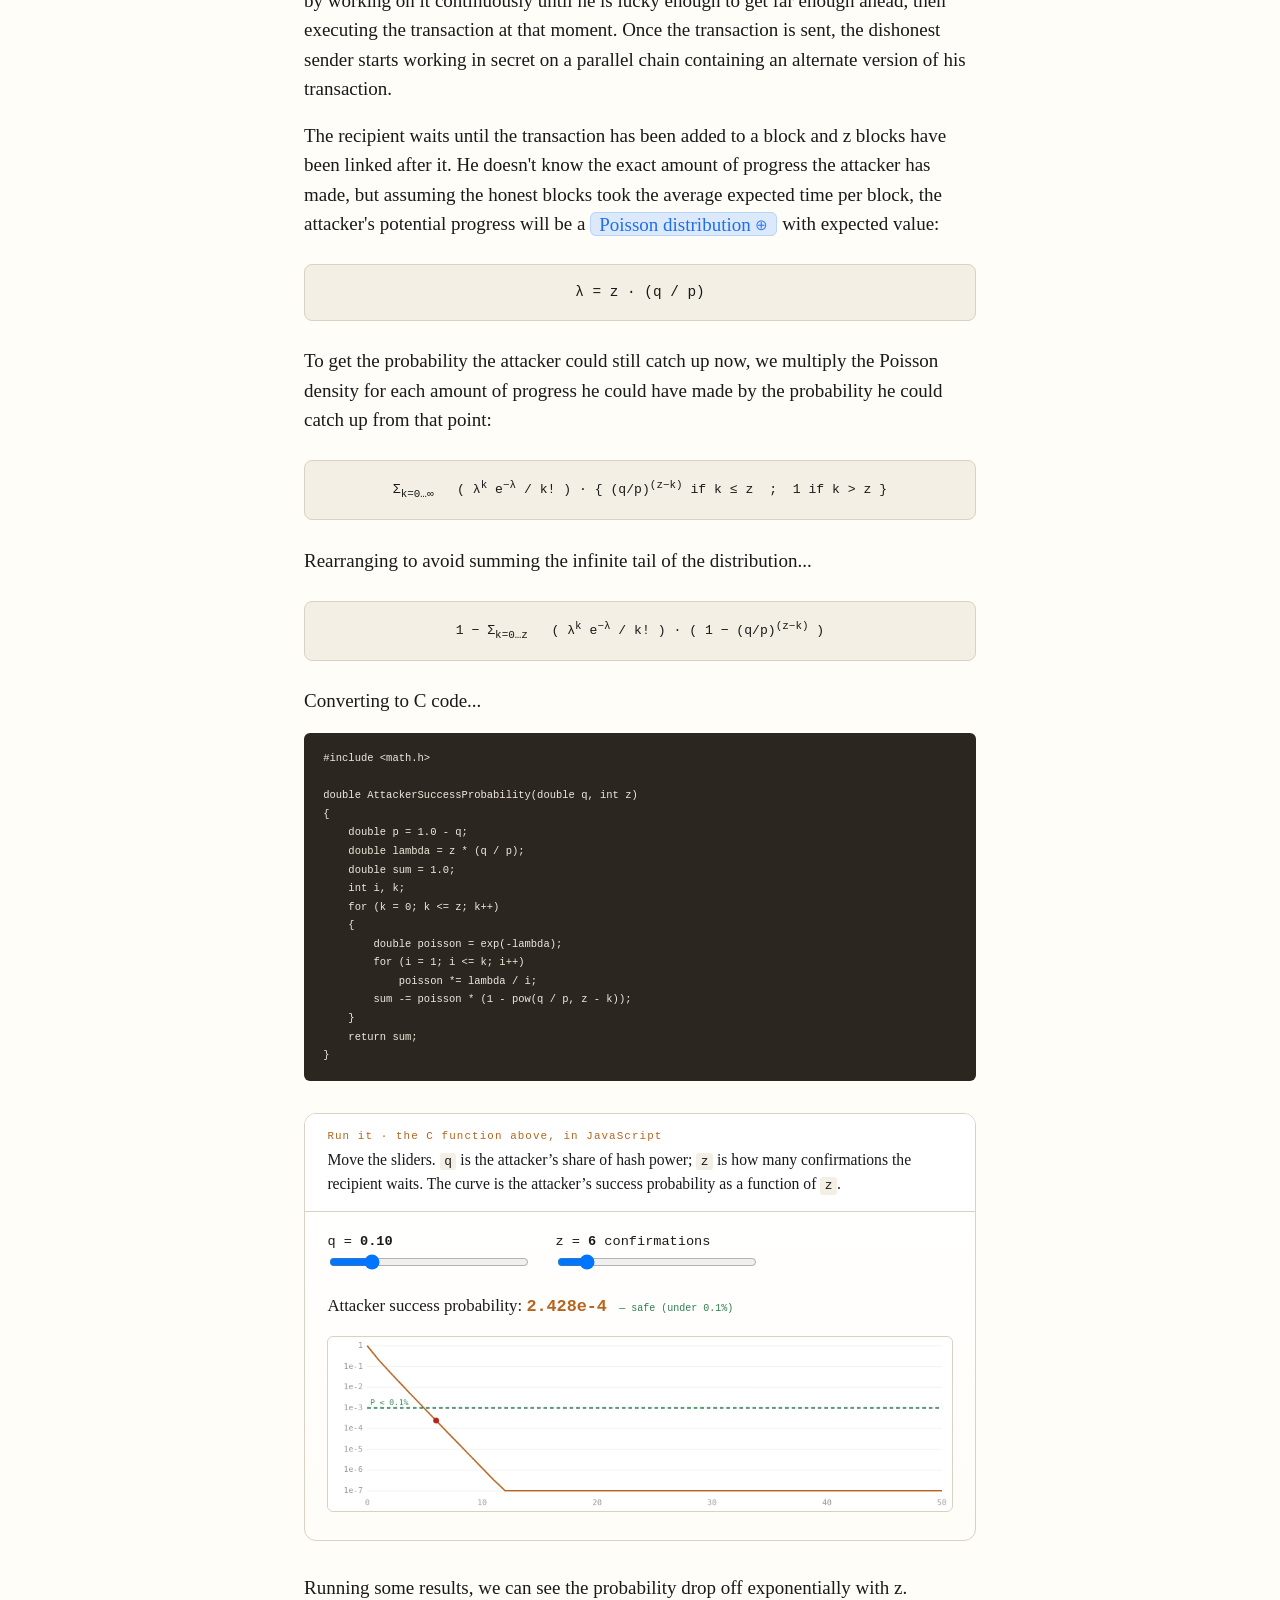
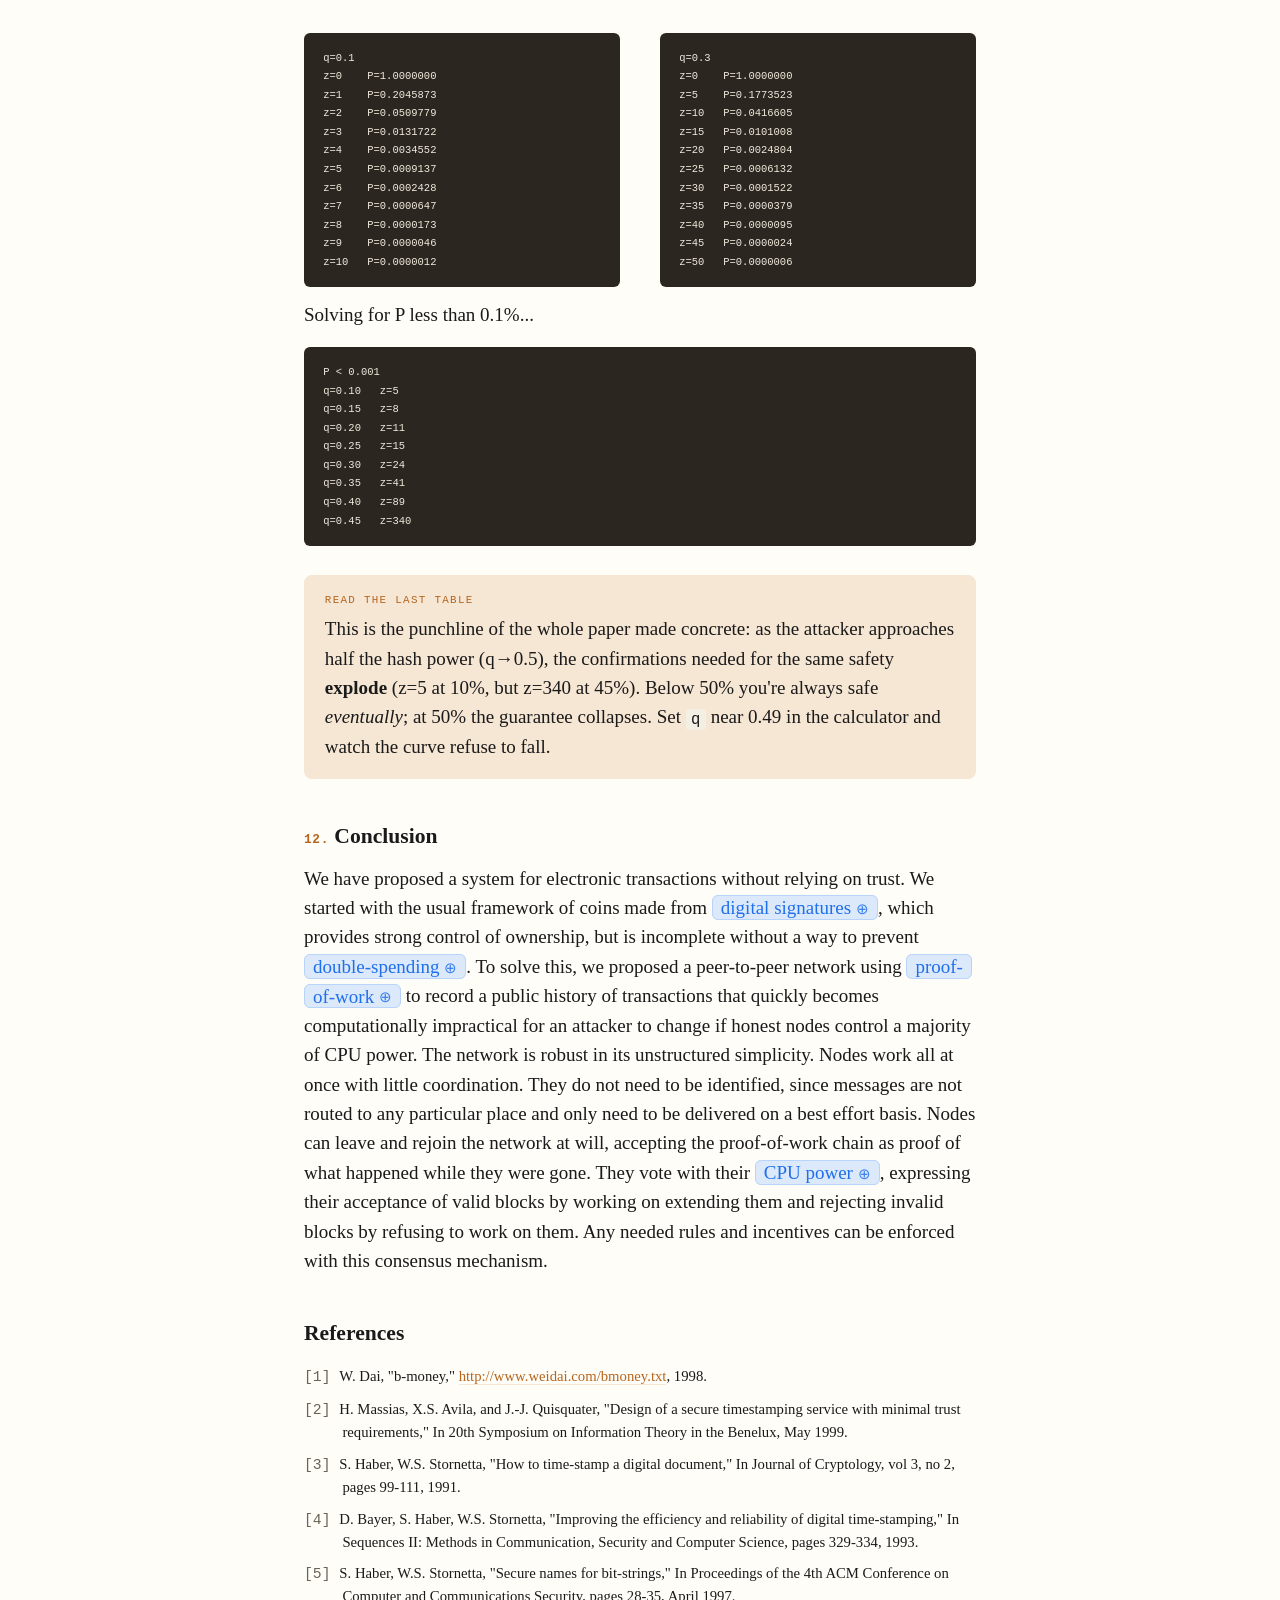
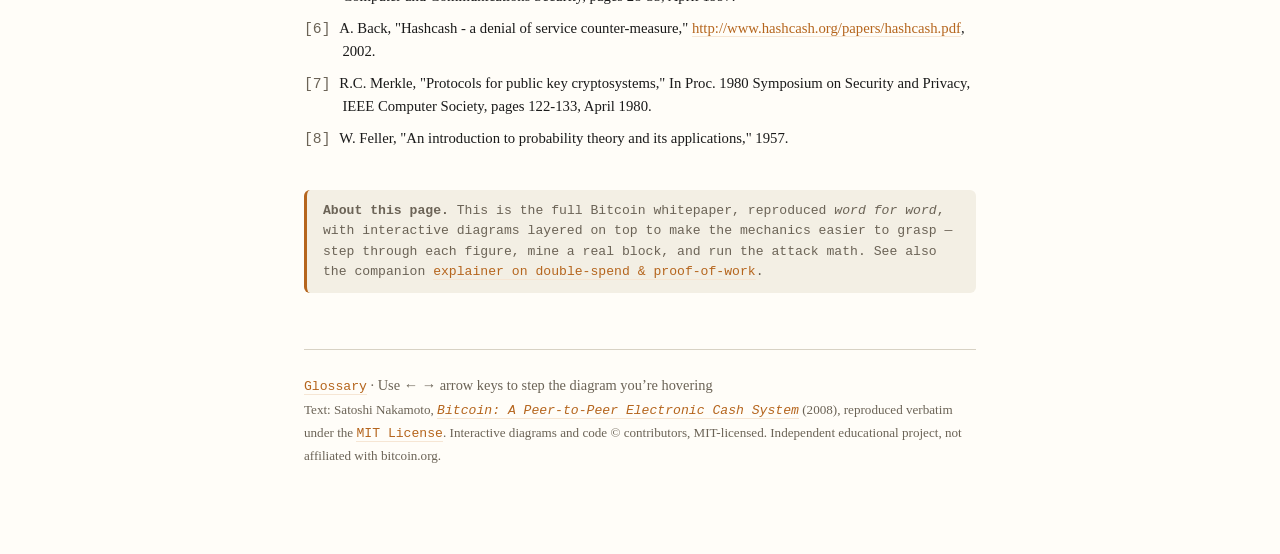
==== commit 481e3eee: "Move GitHub CTA into the header, drop the sticky badge The fixed corner badge was too heavy. Place t" ====
--- a/index.html
+++ b/index.html
@@ -7,9 +7,6 @@
 <link rel="stylesheet" href="assets/style.css">
 </head>
 <body>
-
-<a class="gh-badge" href="https://github.com/saif97/interactive-papers" aria-label="Fork this project on GitHub">
-  <svg viewBox="0 0 16 16" aria-hidden="true"><path d="M8 0C3.58 0 0 3.58 0 8c0 3.54 2.29 6.53 5.47 7.59.4.07.55-.17.55-.38 0-.19-.01-.82-.01-1.49-2.01.37-2.53-.49-2.69-.94-.09-.23-.48-.94-.82-1.13-.28-.15-.68-.52-.01-.53.63-.01 1.08.58 1.23.82.72 1.21 1.87.87 2.33.66.07-.52.28-.87.51-1.07-1.78-.2-3.64-.89-3.64-3.95 0-.87.31-1.59.82-2.15-.08-.2-.36-1.02.08-2.12 0 0 .67-.21 2.2.82.64-.18 1.32-.27 2-.27.68 0 1.36.09 2 .27 1.53-1.04 2.2-.82 2.2-.82.44 1.1.16 1.92.08 2.12.51.56.82 1.27.82 2.15 0 3.07-1.87 3.75-3.65 3.95.29.25.54.73.54 1.48 0 1.07-.01 1.93-.01 2.2 0 .21.15.46.55.38A8.013 8.013 0 0016 8c0-4.42-3.58-8-8-8z"/></svg><span class="gh-text">Fork on GitHub</span></a>
 
 <nav class="paper-toc" aria-label="Contents">
   <div class="toc-head">The Paper</div>
@@ -31,6 +28,12 @@
 <div class="kicker">Explorable Paper · Verbatim text + interactive diagrams</div>
 <h1>Bitcoin: A Peer-to-Peer Electronic Cash System</h1>
 <p class="subtitle">By Satoshi Nakamoto (2008) — the <a href="https://bitcoin.org/bitcoin.pdf">full paper</a>, word for word, with our own interactive diagrams to step through. Hover a <span class="term" data-term="hash">dotted term</span> for a definition, or click a <span class="chip-demo">blue chip<span class="ex-glyph" aria-hidden="true">⊕</span></span> to open an explainer.</p>
+
+<div class="gh-cta">
+  <a class="gh-badge" href="https://github.com/saif97/interactive-papers" aria-label="Fork this project on GitHub">
+    <svg viewBox="0 0 16 16" aria-hidden="true"><path d="M8 0C3.58 0 0 3.58 0 8c0 3.54 2.29 6.53 5.47 7.59.4.07.55-.17.55-.38 0-.19-.01-.82-.01-1.49-2.01.37-2.53-.49-2.69-.94-.09-.23-.48-.94-.82-1.13-.28-.15-.68-.52-.01-.53.63-.01 1.08.58 1.23.82.72 1.21 1.87.87 2.33.66.07-.52.28-.87.51-1.07-1.78-.2-3.64-.89-3.64-3.95 0-.87.31-1.59.82-2.15-.08-.2-.36-1.02.08-2.12 0 0 .67-.21 2.2.82.64-.18 1.32-.27 2-.27.68 0 1.36.09 2 .27 1.53-1.04 2.2-.82 2.2-.82.44 1.1.16 1.92.08 2.12.51.56.82 1.27.82 2.15 0 3.07-1.87 3.75-3.65 3.95.29.25.54.73.54 1.48 0 1.07-.01 1.93-.01 2.2 0 .21.15.46.55.38A8.013 8.013 0 0016 8c0-4.42-3.58-8-8-8z"/></svg><span class="gh-text">Fork on GitHub</span></a>
+  <span class="gh-note">Open source — fork it, fix an explainer, or add a new one. Contributions welcome.</span>
+</div>
 
 <section class="paper-section" id="sec-abstract">
 <div class="paper-abstract">
@@ -515,7 +518,7 @@
 
 </div><!-- /paper-body -->
 
-<div class="ask"><strong>About this page.</strong> This is the full Bitcoin whitepaper, reproduced <em>word for word</em>, with interactive diagrams layered on top to make the mechanics easier to grasp — step through each figure, mine a real block, and run the attack math. See also the companion <a href="lessons/0001-double-spend-and-proof-of-work.html">explainer on double-spend &amp; proof-of-work</a>.<br><br>Open source on <a href="https://github.com/saif97/interactive-papers">GitHub</a> — fork it, fix an explainer, or add a new one. Contributions are welcome.</div>
+<div class="ask"><strong>About this page.</strong> This is the full Bitcoin whitepaper, reproduced <em>word for word</em>, with interactive diagrams layered on top to make the mechanics easier to grasp — step through each figure, mine a real block, and run the attack math. See also the companion <a href="lessons/0001-double-spend-and-proof-of-work.html">explainer on double-spend &amp; proof-of-work</a>.</div>
 <div class="footer-nav">
   <a href="reference/glossary.html">Glossary</a> · Use ← → arrow keys to step the diagram you’re hovering<br>
   <span style="font-size:0.82rem">Text: Satoshi Nakamoto, <a href="https://bitcoin.org/bitcoin.pdf"><em>Bitcoin: A Peer-to-Peer Electronic Cash System</em></a> (2008), reproduced verbatim under the <a href="https://bitcoin.org/en/terms">MIT License</a>. Interactive diagrams and code © contributors, MIT-licensed. Independent educational project, not affiliated with bitcoin.org.</span>
--- a/assets/style.css
+++ b/assets/style.css
@@ -116,20 +116,21 @@
 .paper-toc .toc-head { color: var(--accent); letter-spacing: 0.12em; text-transform: uppercase; font-size: 0.66rem; margin-bottom: 0.4rem; }
 @media (max-width: 1180px) { .paper-toc { display: none; } }
 
-/* Always-visible "Fork on GitHub" badge, pinned to the top-right corner. */
+/* "Fork on GitHub" call-to-action in the header — a badge plus a short note.
+ * Not sticky; it scrolls away with the rest of the header. */
+.gh-cta { display: flex; align-items: center; gap: 0.5rem 0.85rem; flex-wrap: wrap; margin: 1.1rem 0 0; }
 .gh-badge {
-  position: fixed; top: 1.1rem; right: 1.1rem; z-index: 50;
-  display: inline-flex; align-items: center; gap: 0.45rem;
+  display: inline-flex; align-items: center; gap: 0.45rem; flex-shrink: 0;
   font-family: var(--mono); font-size: 0.72rem; letter-spacing: 0.03em;
   color: var(--ink); background: #fff;
   border: 1px solid var(--rule); border-radius: 999px;
-  padding: 0.42rem 0.8rem; box-shadow: 0 1px 4px rgba(0,0,0,0.09);
+  padding: 0.42rem 0.8rem;
   transition: border-color 0.12s, color 0.12s, box-shadow 0.12s;
 }
-.gh-badge:hover { border-color: var(--accent); color: var(--accent); box-shadow: 0 2px 8px rgba(0,0,0,0.13); }
+.gh-badge:hover { border-color: var(--accent); color: var(--accent); box-shadow: 0 1px 6px rgba(0,0,0,0.1); }
 .gh-badge svg { width: 15px; height: 15px; fill: currentColor; }
-@media (max-width: 480px) { .gh-badge .gh-text { display: none; } .gh-badge { padding: 0.5rem; } }
-@media print { .gh-badge { display: none; } }
+.gh-note { font-size: 0.84rem; color: var(--muted); }
+@media print { .gh-cta { display: none; } }
 .paper-section { scroll-margin-top: 1.5rem; }
 
 
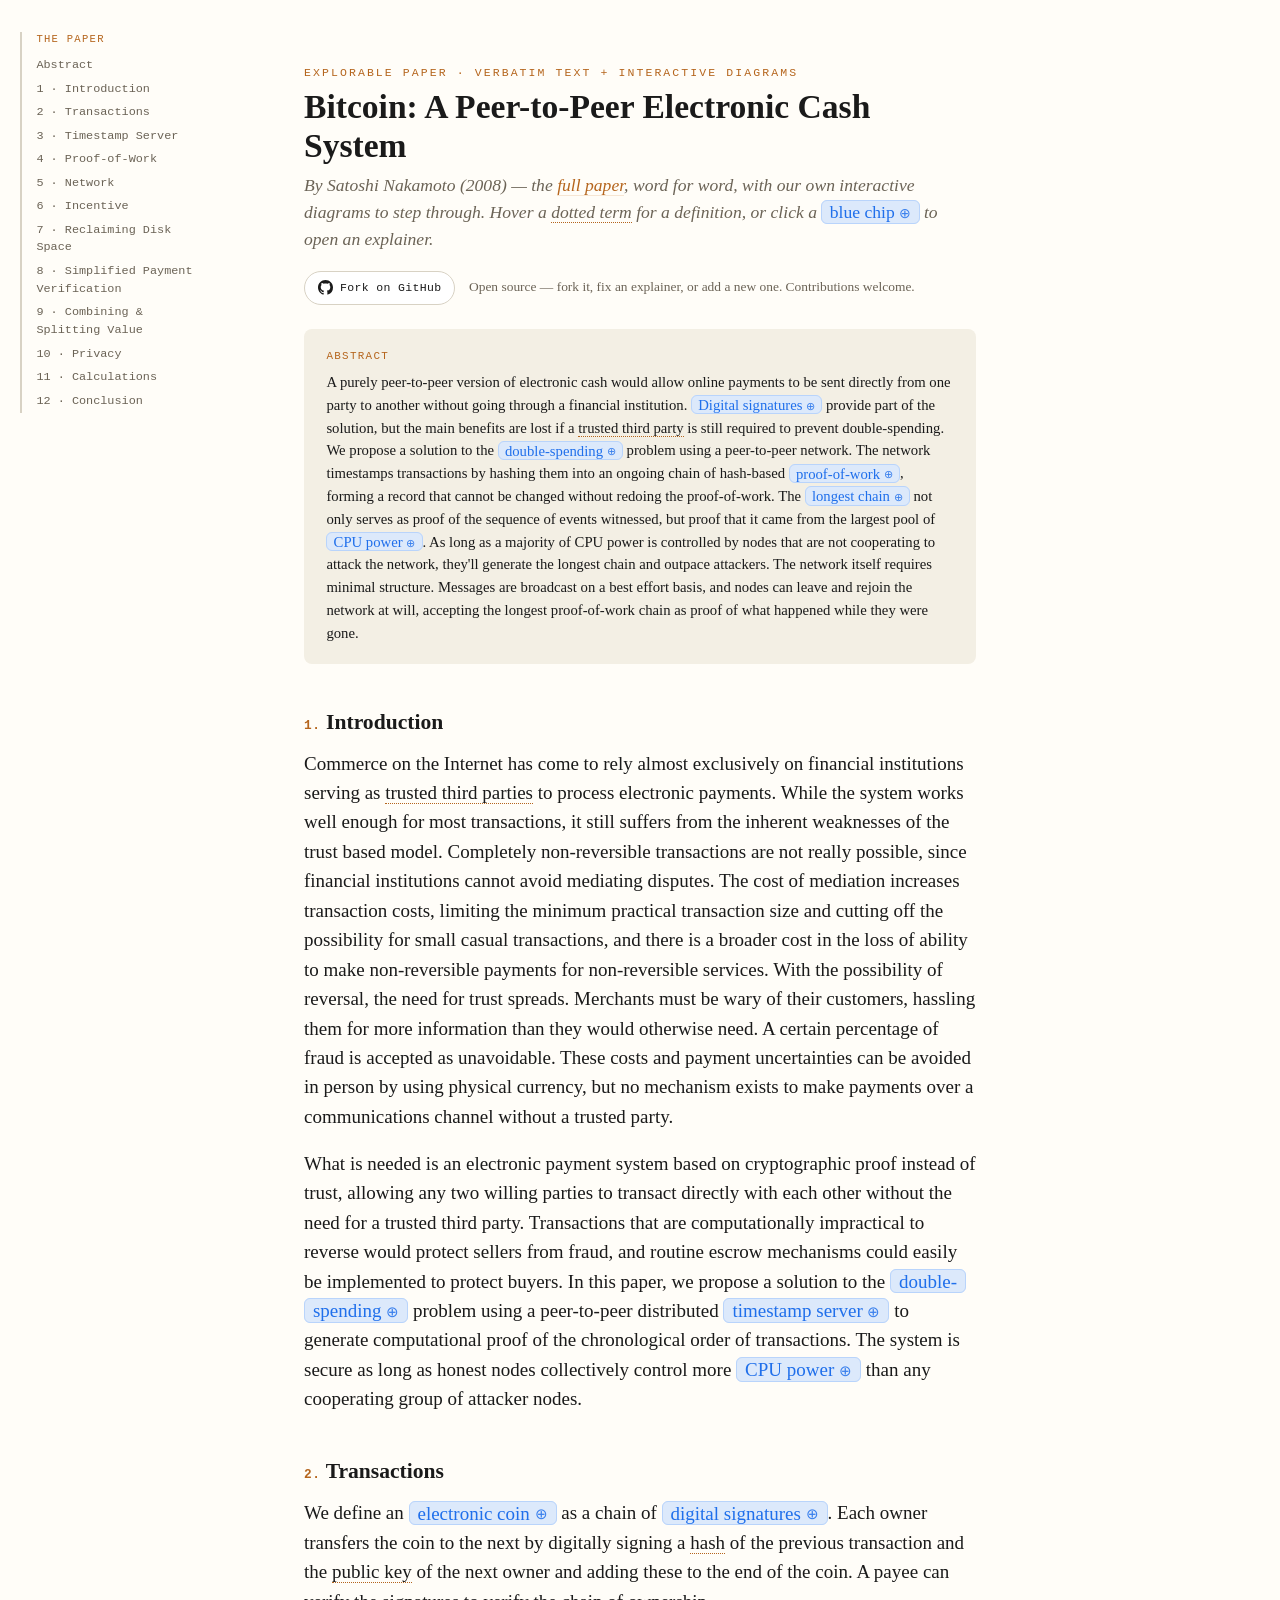
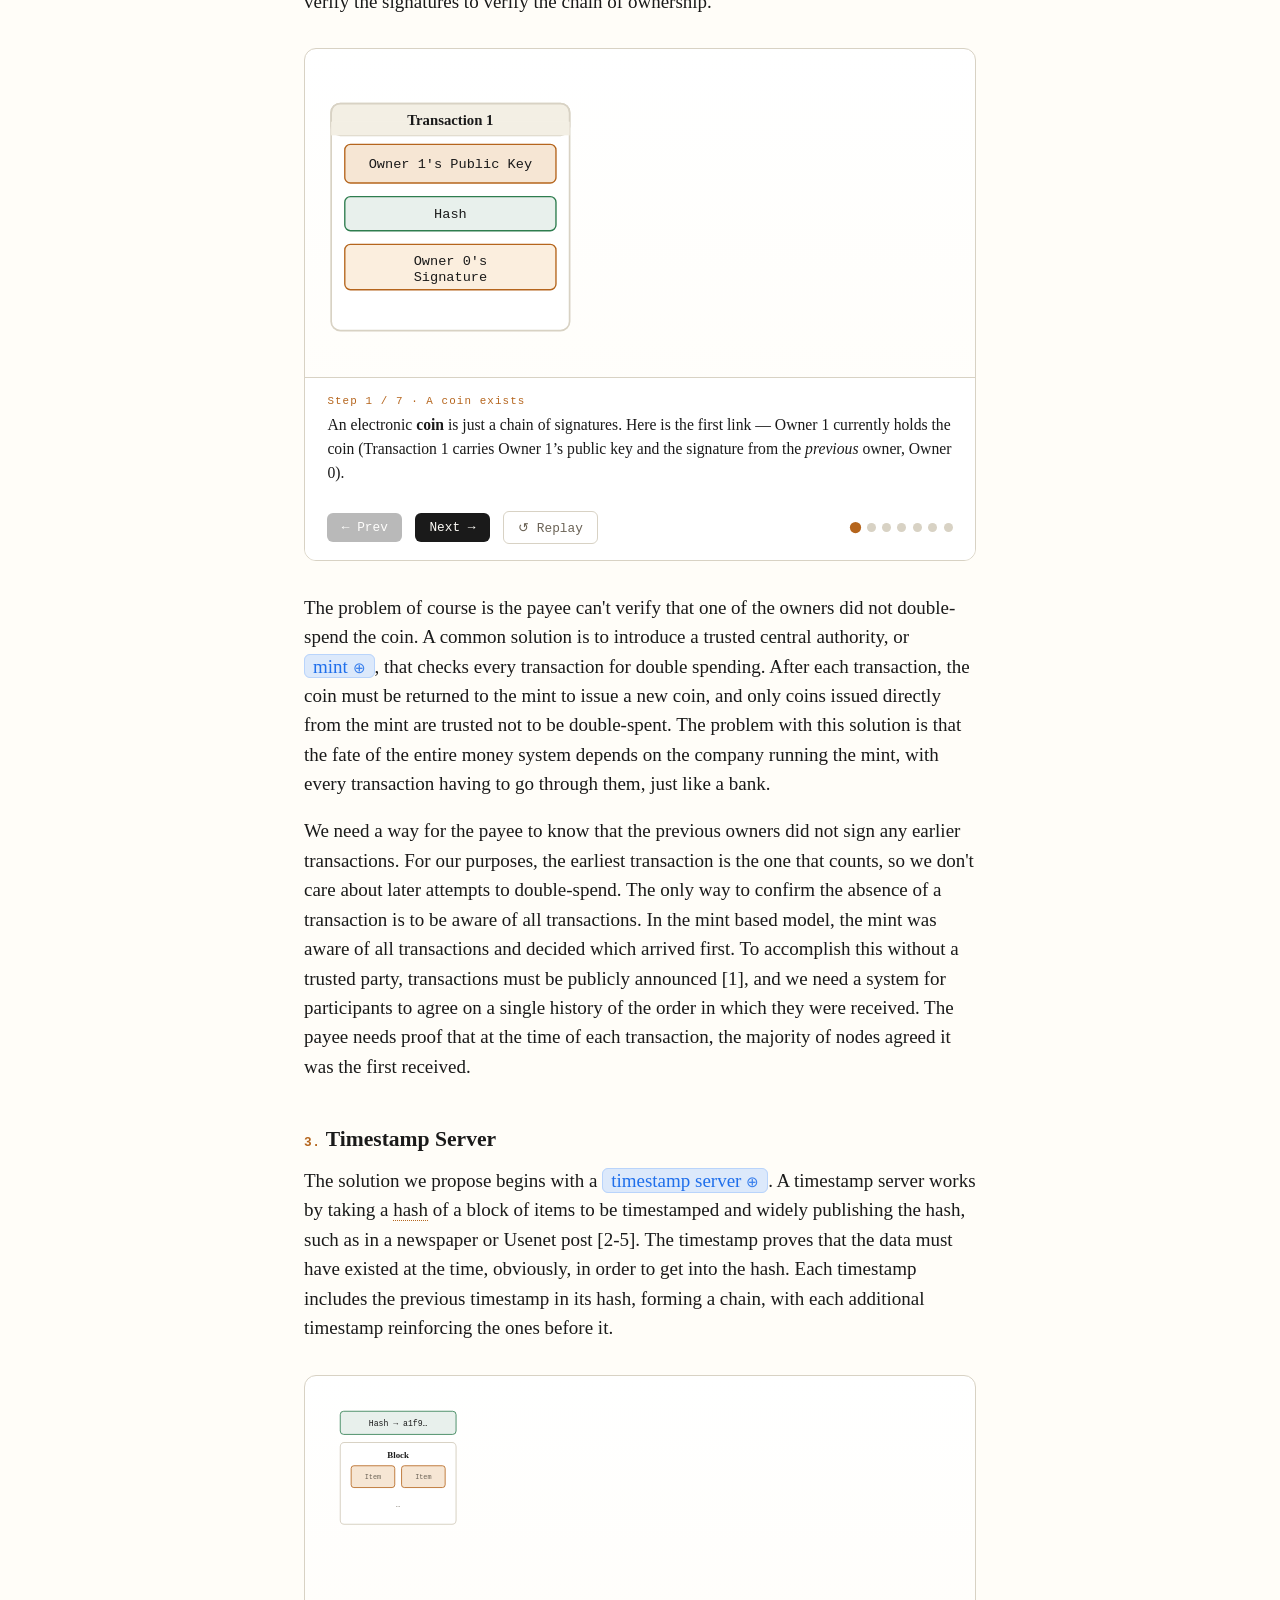
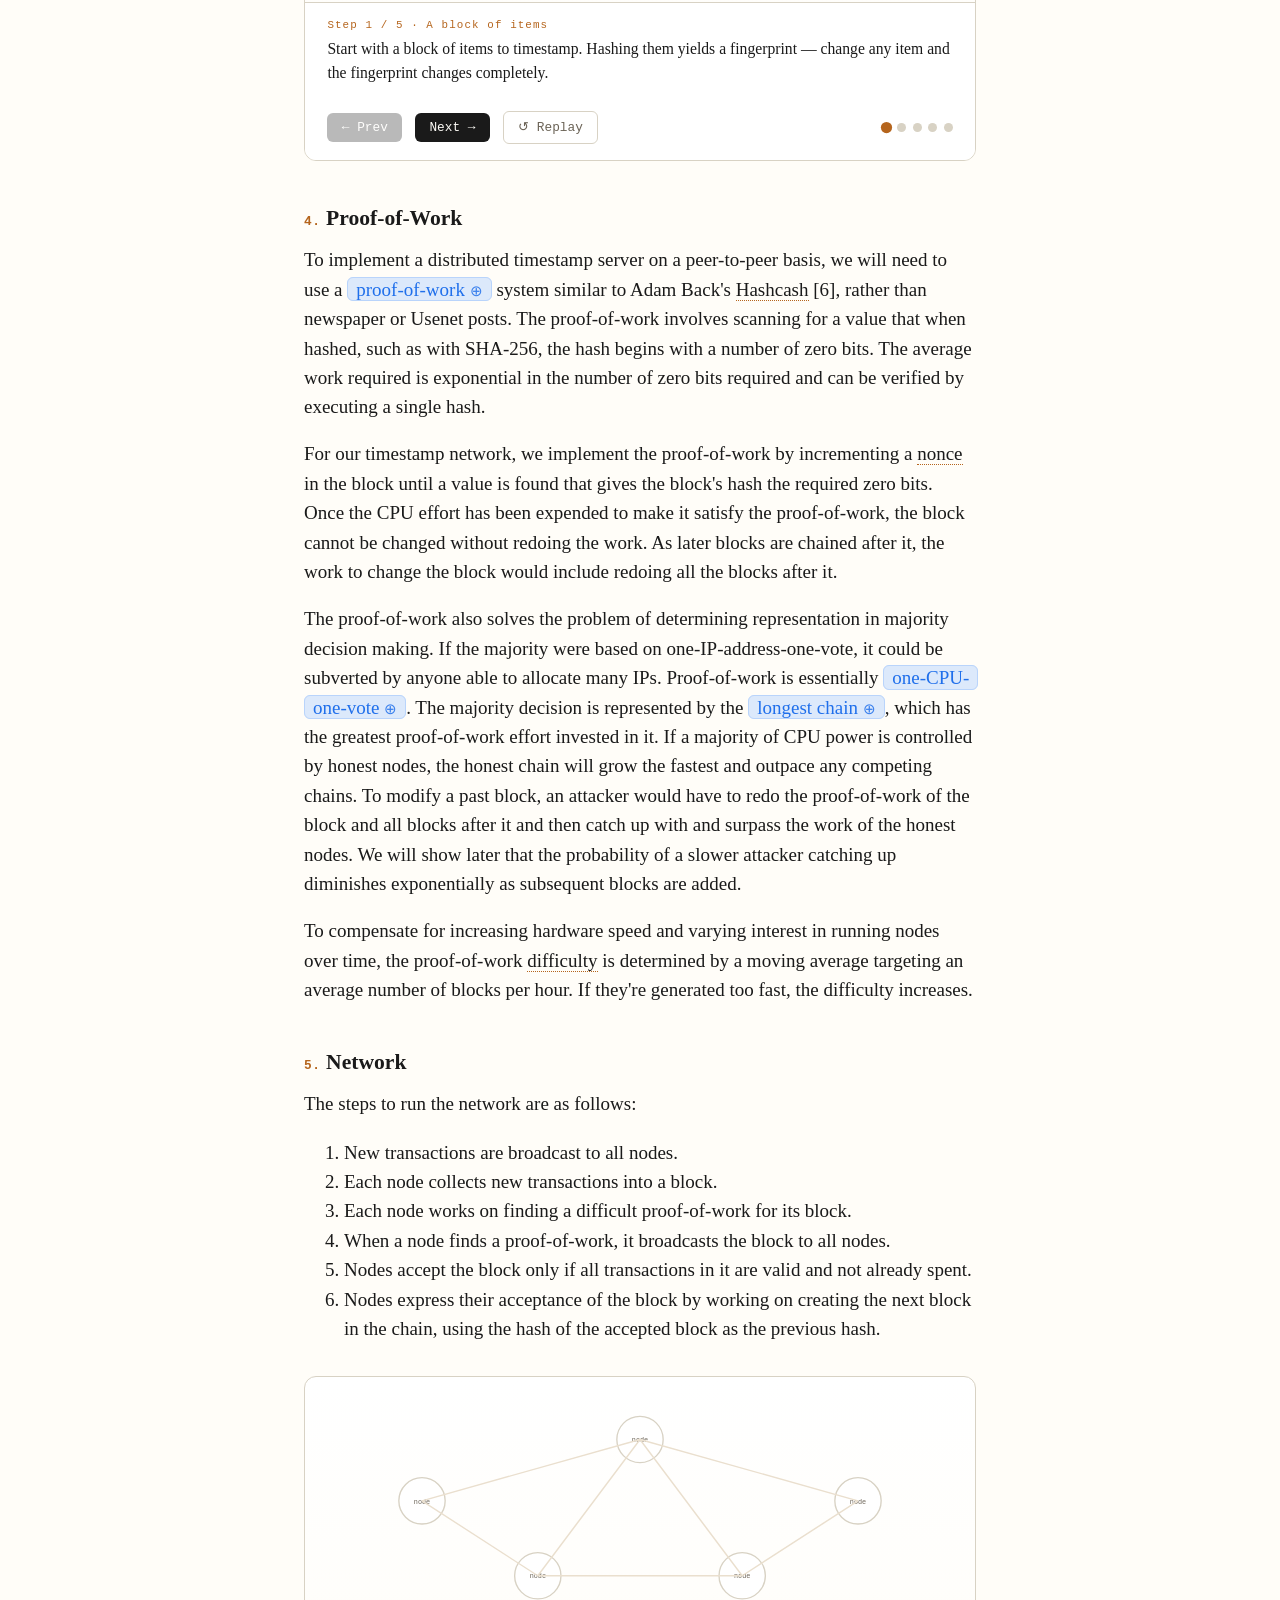
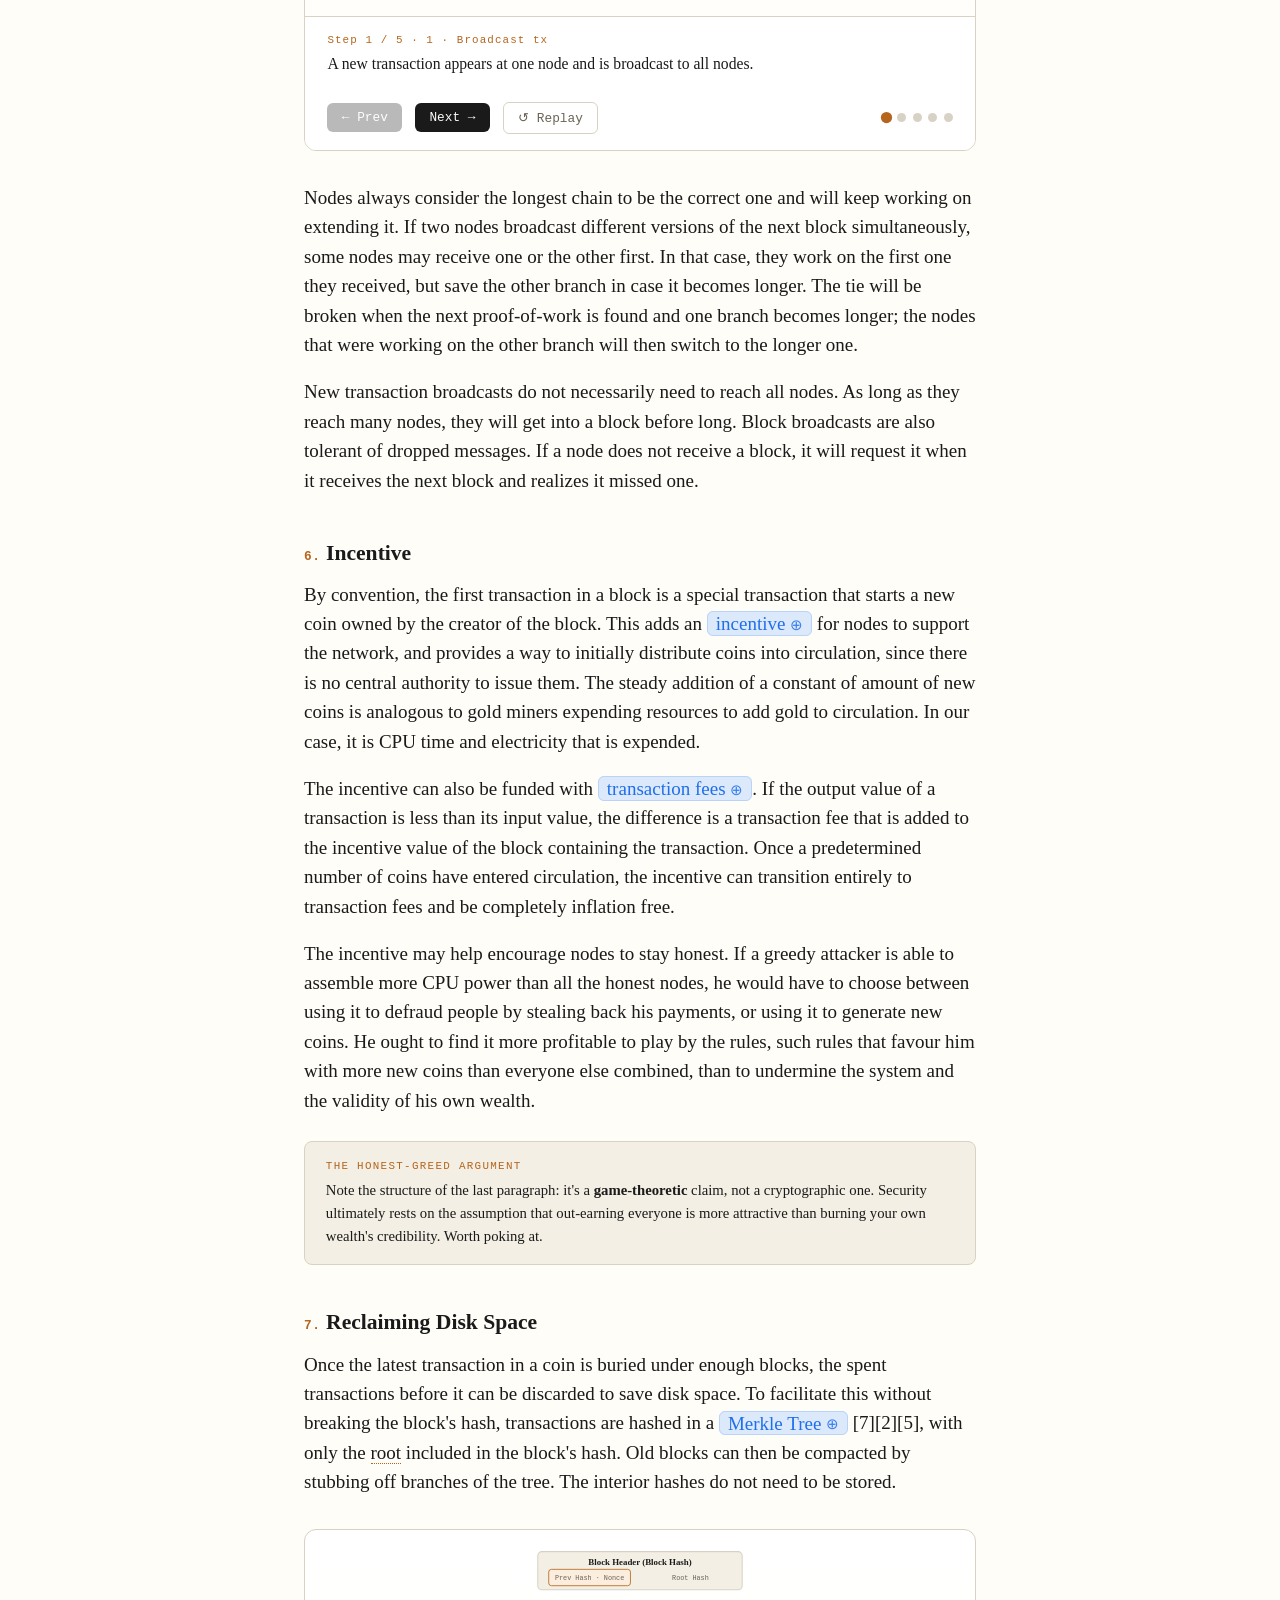
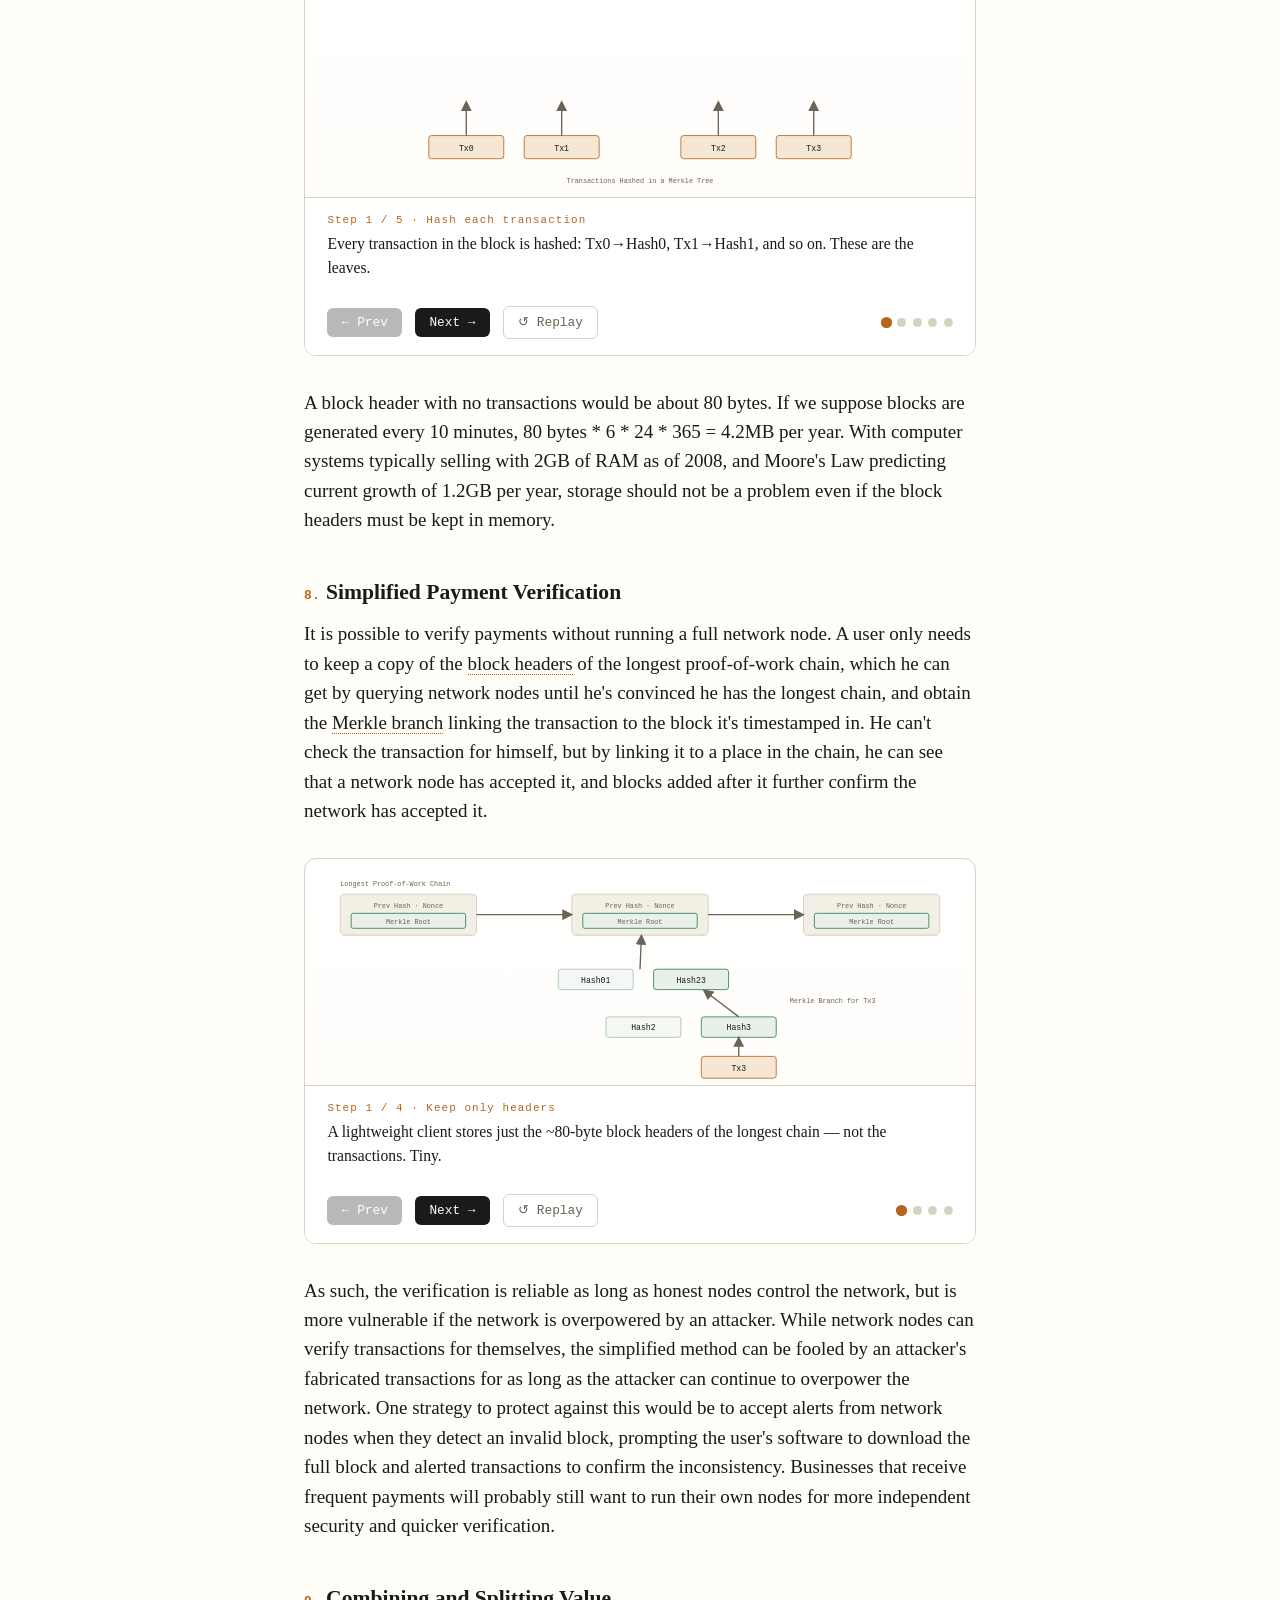
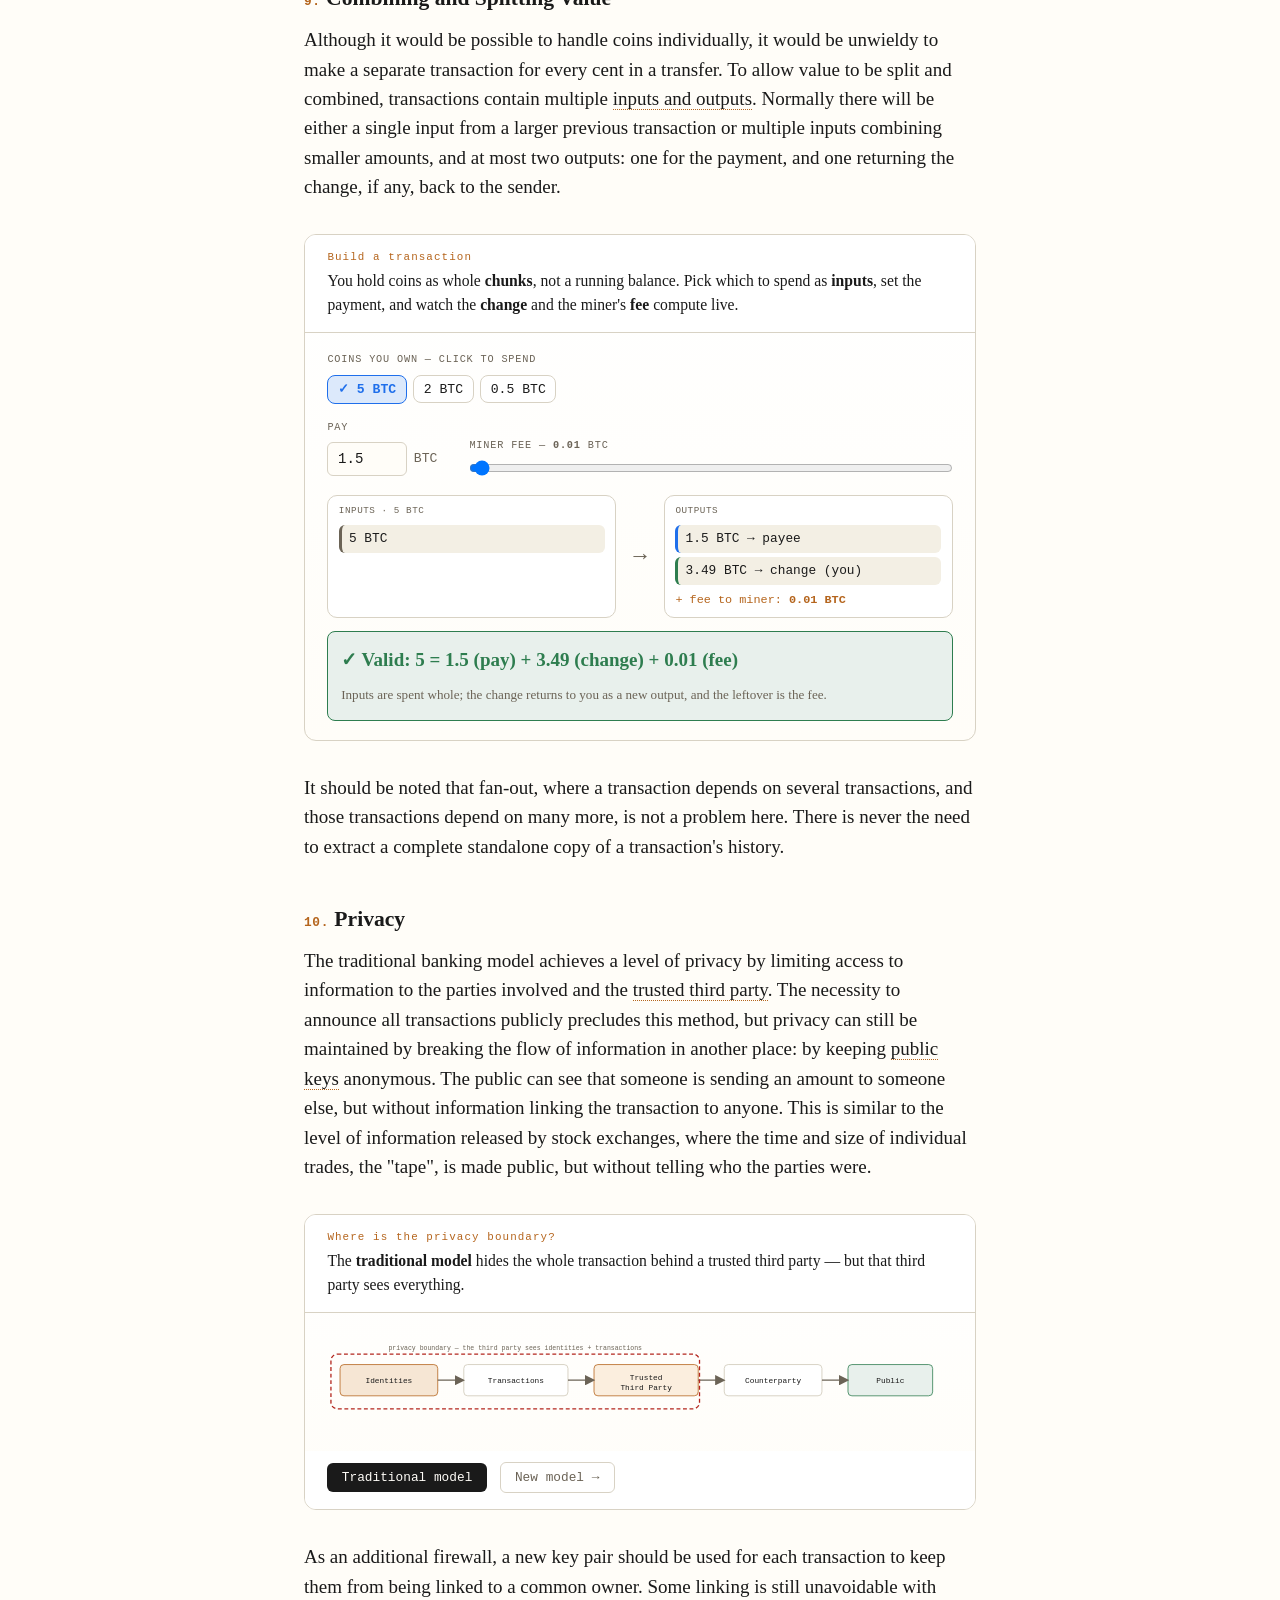
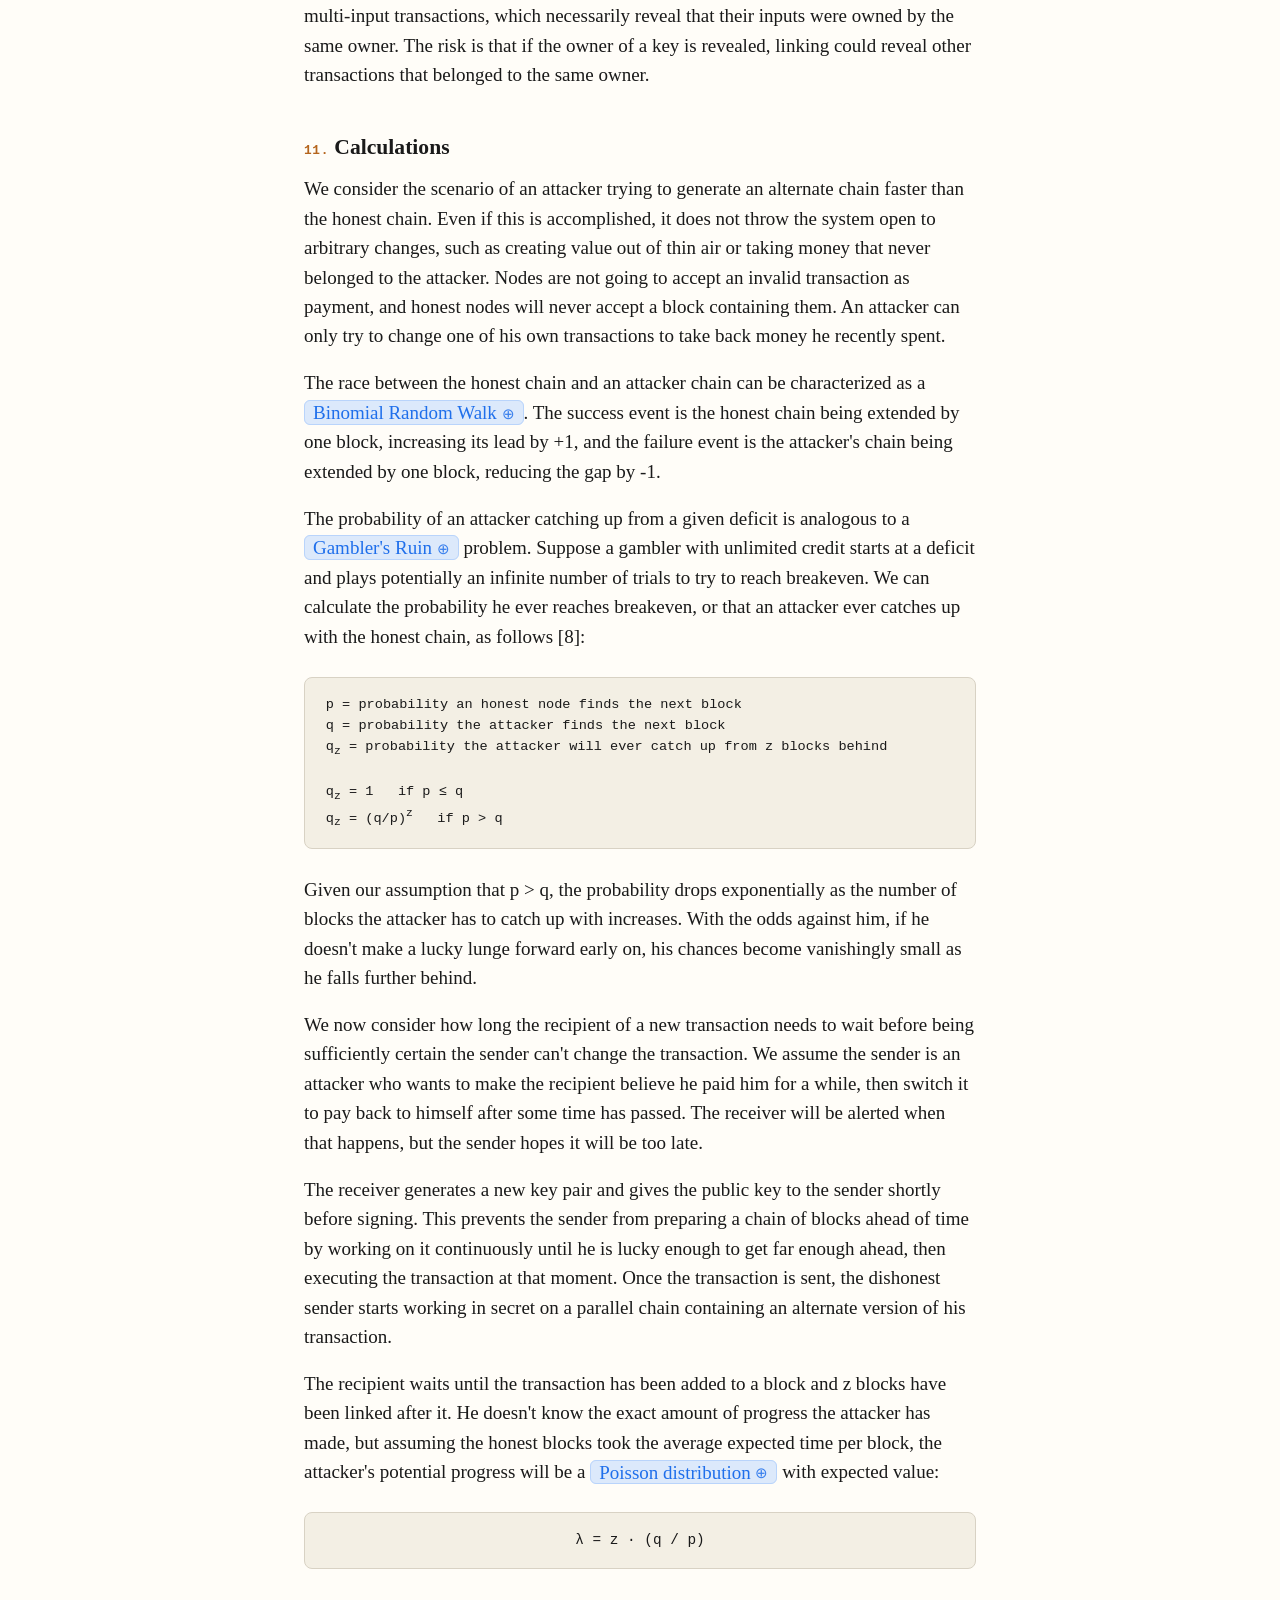
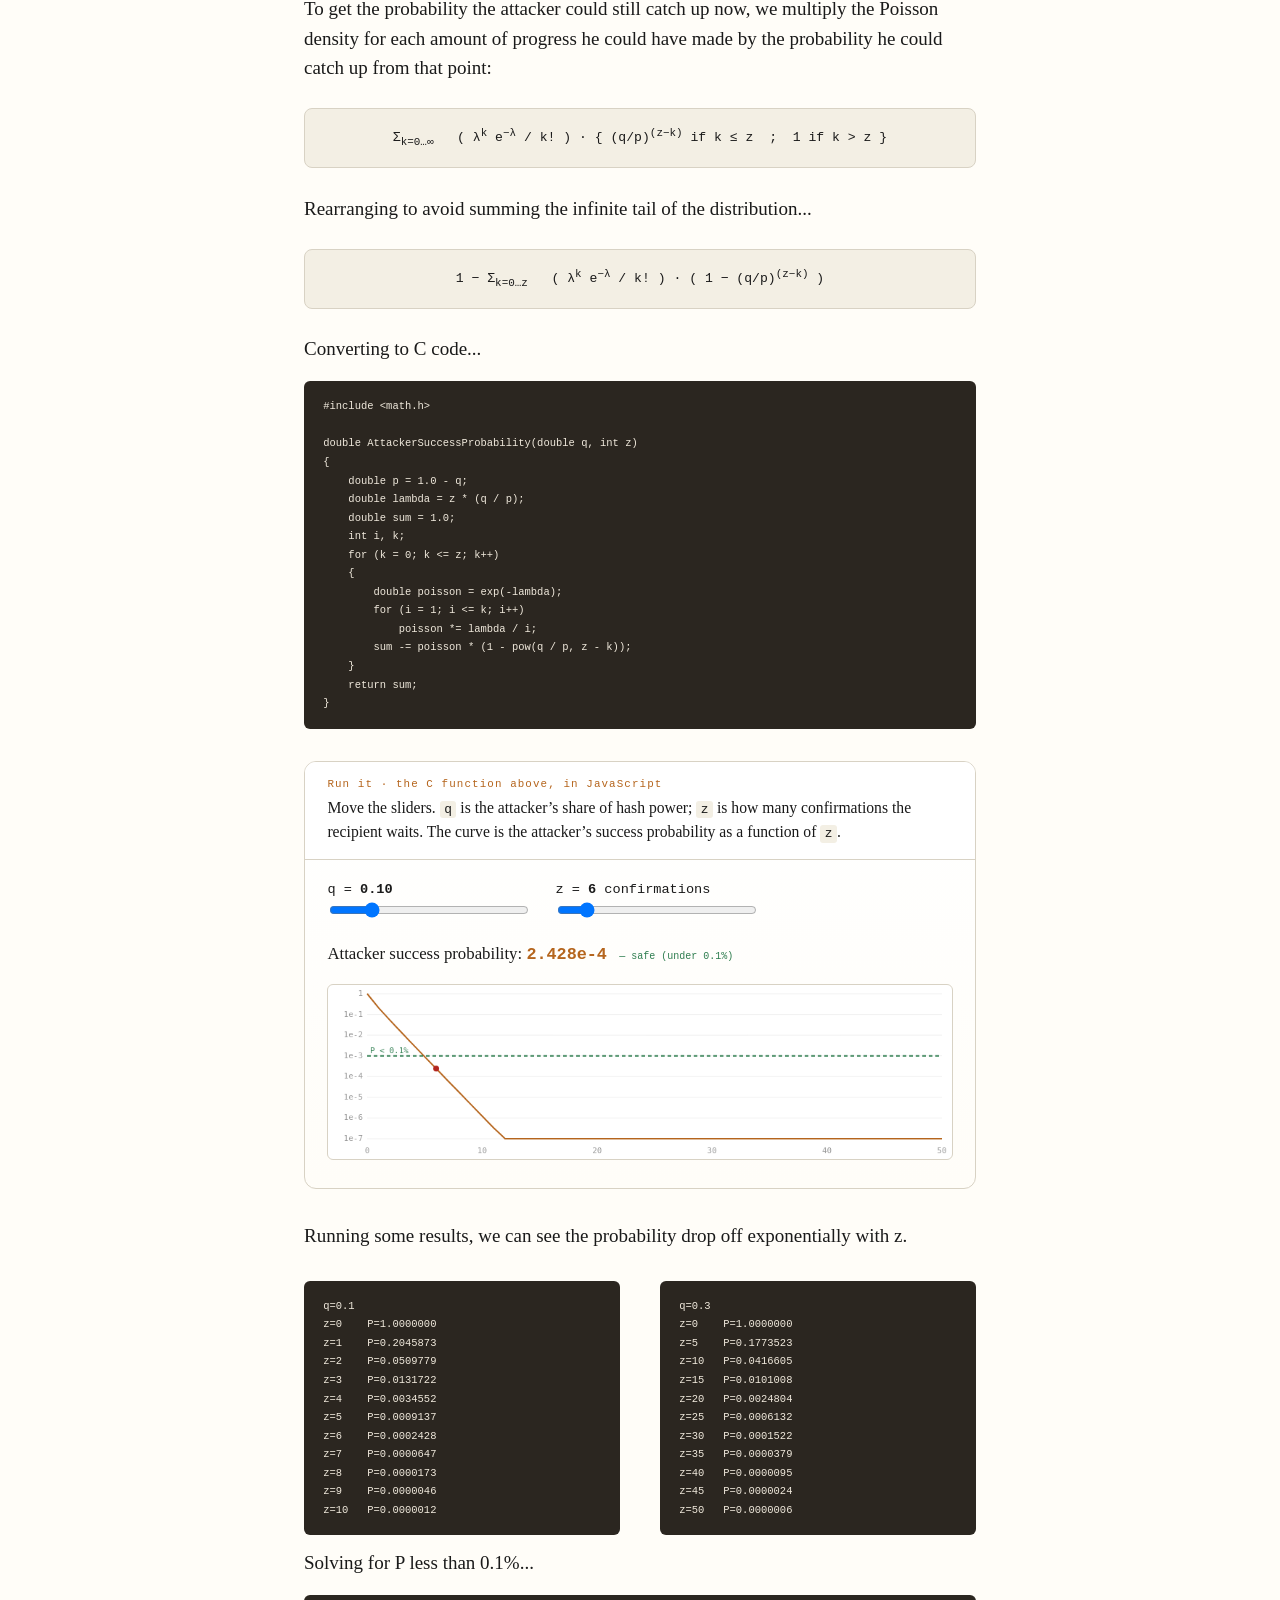
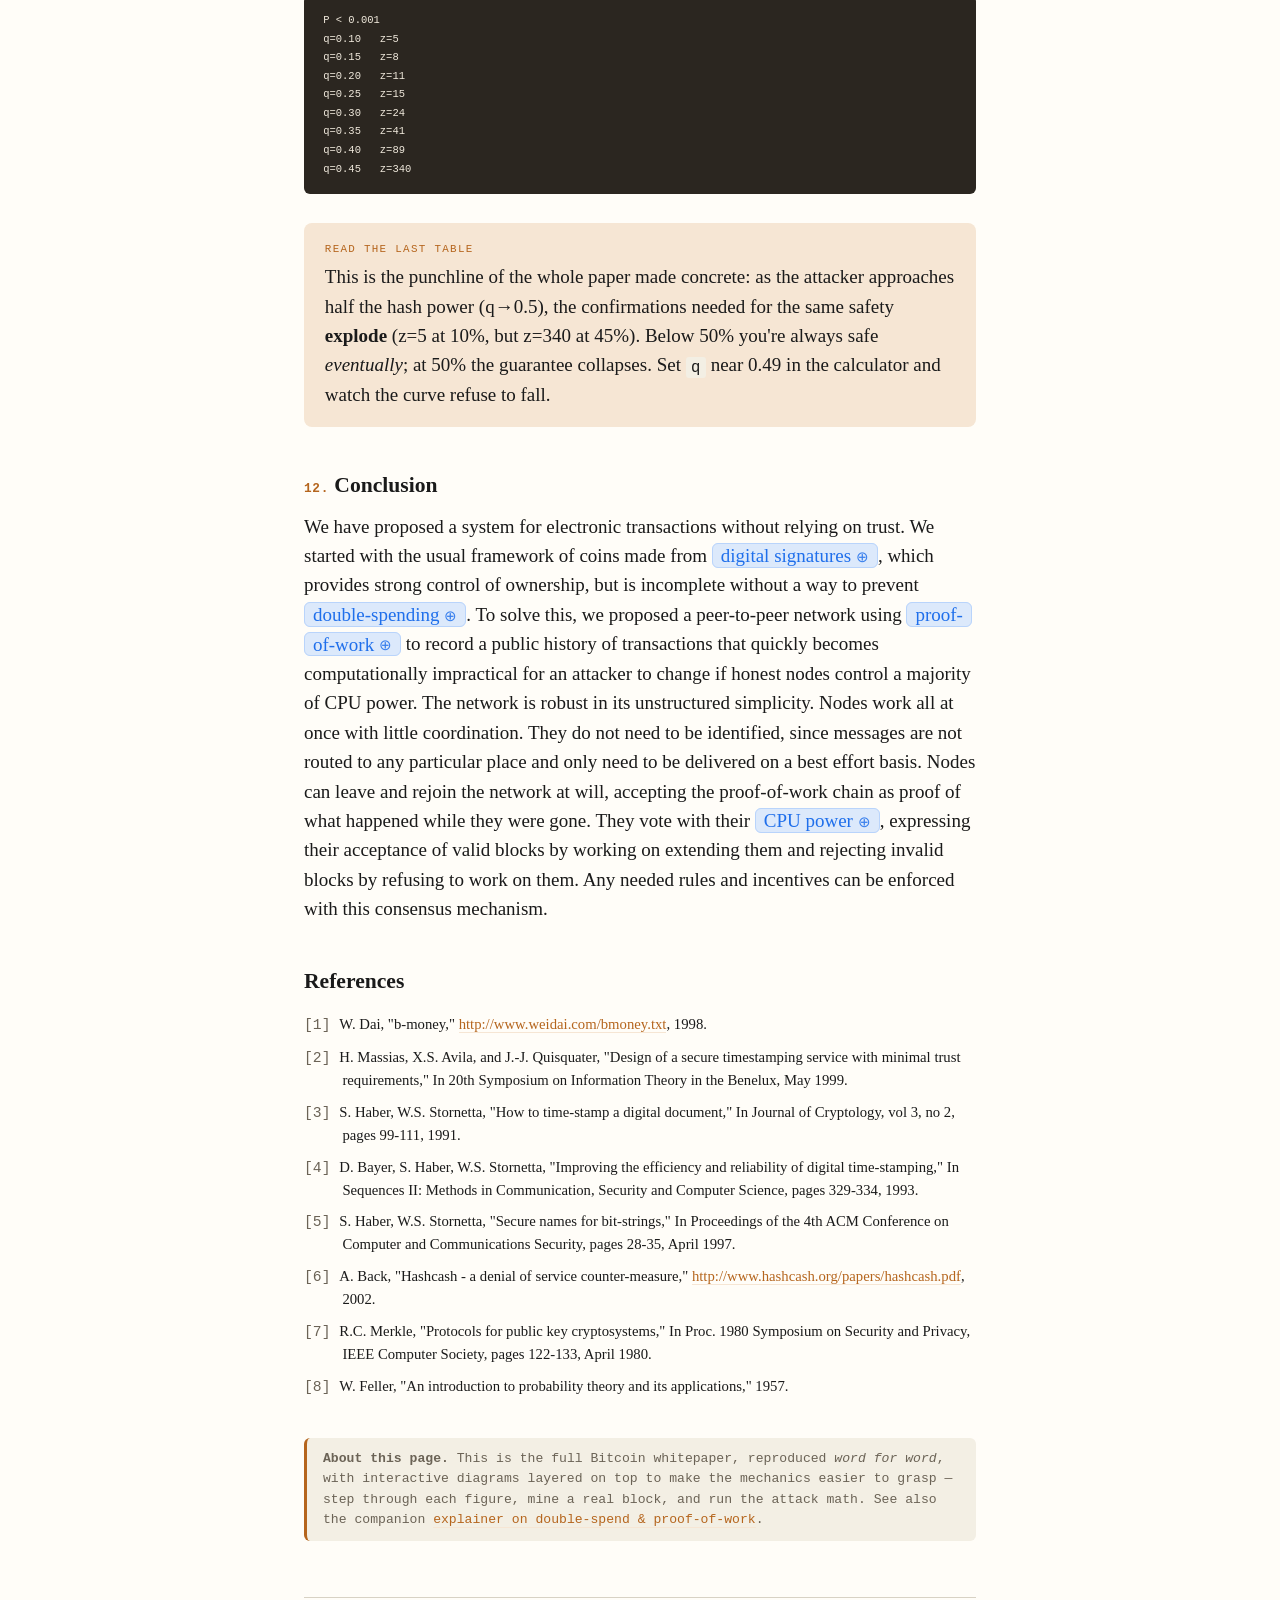
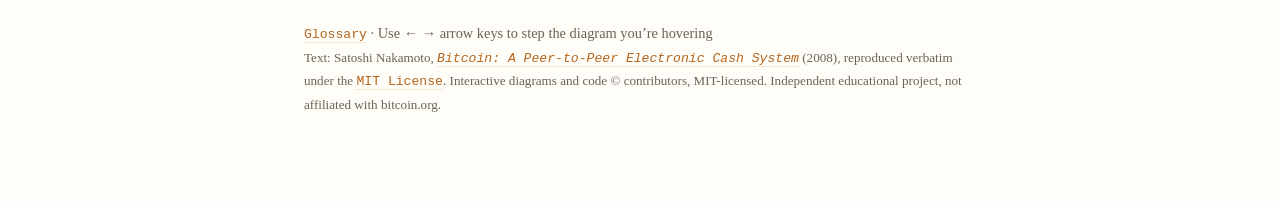
==== commit 7f6975d9: "Merge the inline §4 miner into the proof-of-work explainer The standalone §4 live-miner figure dupli" ====
--- a/index.html
+++ b/index.html
@@ -177,21 +177,6 @@
 <h2><span class="secnum">4.</span> Proof-of-Work</h2>
 <p>To implement a distributed timestamp server on a peer-to-peer basis, we will need to use a <span class="term" data-term="proof-of-work">proof-of-work</span> system similar to Adam Back's <span class="term" data-term="hashcash">Hashcash</span> [6], rather than newspaper or Usenet posts. The proof-of-work involves scanning for a value that when hashed, such as with SHA-256, the hash begins with a number of zero bits. The average work required is exponential in the number of zero bits required and can be verified by executing a single hash.</p>
 <p>For our timestamp network, we implement the proof-of-work by incrementing a <span class="term" data-term="nonce">nonce</span> in the block until a value is found that gives the block's hash the required zero bits. Once the CPU effort has been expended to make it satisfy the proof-of-work, the block cannot be changed without redoing the work. As later blocks are chained after it, the work to change the block would include redoing all the blocks after it.</p>
-
-<div class="explorable" id="miner">
-  <div class="caption" style="border-top:none;border-bottom:1px solid var(--rule)"><span class="step-label">Live miner · real SHA-256 in your browser</span>Pick a difficulty and press <b>Mine</b>. The browser increments the nonce and hashes the block over and over until the hash starts with the required number of zeros. Verifying the answer is one hash; finding it is millions.</div>
-  <div style="padding:1.1rem 1.4rem;font-family:var(--mono);font-size:0.85rem">
-    <div style="margin-bottom:0.6rem">block data: <code>"Owner1 → Owner2 : 1 coin"</code> · prev hash: <code>00000a1f9c…</code></div>
-    <div style="margin-bottom:0.6rem">difficulty (leading zeros):
-      <select id="m-diff"><option value="1">1</option><option value="2">2</option><option value="3" selected>3</option><option value="4">4</option><option value="5">5</option></select>
-      <button id="m-go" style="font-family:var(--mono);background:var(--ink);color:var(--paper);border:none;border-radius:6px;padding:0.35rem 0.9rem;cursor:pointer">Mine ⛏</button>
-      <button id="m-stop" style="font-family:var(--mono);background:none;color:var(--muted);border:1px solid var(--rule);border-radius:6px;padding:0.35rem 0.9rem;cursor:pointer" disabled>Stop</button>
-    </div>
-    <div>nonce: <b id="m-nonce">0</b> &nbsp;·&nbsp; tries: <b id="m-tries">0</b> &nbsp;·&nbsp; <b id="m-rate">0</b> H/s</div>
-    <div style="margin-top:0.5rem;word-break:break-all">SHA-256: <span id="m-hash" style="color:var(--muted)">—</span></div>
-    <div id="m-status" style="margin-top:0.5rem;font-family:var(--serif);min-height:1.4em"></div>
-  </div>
-</div>
 
 <p>The proof-of-work also solves the problem of determining representation in majority decision making. If the majority were based on one-IP-address-one-vote, it could be subverted by anyone able to allocate many IPs. Proof-of-work is essentially <span class="term" data-term="one-cpu-one-vote">one-CPU-one-vote</span>. The majority decision is represented by the <span class="term" data-term="longest-chain">longest chain</span>, which has the greatest proof-of-work effort invested in it. If a majority of CPU power is controlled by honest nodes, the honest chain will grow the fastest and outpace any competing chains. To modify a past block, an attacker would have to redo the proof-of-work of the block and all blocks after it and then catch up with and surpass the work of the honest nodes. We will show later that the probability of a slower attacker catching up diminishes exponentially as subsequent blocks are added.</p>
 <p>To compensate for increasing hardware speed and varying interest in running nodes over time, the proof-of-work <span class="term" data-term="difficulty">difficulty</span> is determined by a moving average targeting an average number of blocks per hour. If they're generated too fast, the difficulty increases.</p>
@@ -766,48 +751,6 @@
   b.addEventListener('click', function () { show('new'); });
 })();
 
-// ── §4 live proof-of-work miner ──
-(function () {
-  var enc = new TextEncoder();
-  var nonceEl = document.getElementById('m-nonce'), triesEl = document.getElementById('m-tries'),
-      rateEl = document.getElementById('m-rate'), hashEl = document.getElementById('m-hash'),
-      statusEl = document.getElementById('m-status'), diffEl = document.getElementById('m-diff'),
-      goBtn = document.getElementById('m-go'), stopBtn = document.getElementById('m-stop');
-  var running = false, nonce = 0, tries = 0, t0 = 0;
-  var prefix = 'Owner1 -> Owner2 : 1 coin | prev 00000a1f9c | nonce ';
-  function toHex(buf) { var v = new Uint8Array(buf), s = ''; for (var i = 0; i < v.length; i++) s += v[i].toString(16).padStart(2, '0'); return s; }
-  async function mineBatch(zeros) {
-    var target = '0'.repeat(zeros), batch = 800;
-    while (batch-- > 0 && running) {
-      var h = toHex(await crypto.subtle.digest('SHA-256', enc.encode(prefix + nonce)));
-      tries++;
-      if (h.slice(0, zeros) === target) {
-        nonceEl.textContent = nonce; triesEl.textContent = tries.toLocaleString();
-        hashEl.innerHTML = '<b style="color:#2e7d4f">' + h.slice(0, zeros) + '</b>' + h.slice(zeros);
-        statusEl.innerHTML = '✓ <b style="color:#2e7d4f">Block mined!</b> Found a hash with ' + zeros + ' leading zero' + (zeros > 1 ? 's' : '') + ' after ' + tries.toLocaleString() + ' tries. Verifying it took just one hash.';
-        stop(); return;
-      }
-      nonce++;
-    }
-    if (running) {
-      var dt = (performance.now() - t0) / 1000;
-      nonceEl.textContent = nonce; triesEl.textContent = tries.toLocaleString();
-      rateEl.textContent = Math.round(tries / dt).toLocaleString();
-      hashEl.textContent = toHex(await crypto.subtle.digest('SHA-256', enc.encode(prefix + nonce))).slice(0, 32) + '…';
-      requestAnimationFrame(function () { mineBatch(zeros); });
-    }
-  }
-  function start() {
-    running = true; nonce = 0; tries = 0; t0 = performance.now();
-    goBtn.disabled = true; stopBtn.disabled = false; diffEl.disabled = true;
-    statusEl.innerHTML = '<span style="color:var(--accent)">mining…</span>';
-    mineBatch(parseInt(diffEl.value, 10));
-  }
-  function stop() { running = false; goBtn.disabled = false; stopBtn.disabled = true; diffEl.disabled = false; }
-  goBtn.addEventListener('click', start);
-  stopBtn.addEventListener('click', function () { stop(); statusEl.textContent = 'stopped.'; });
-})();
-
 // ── §11 attacker probability calculator (Nakamoto's algorithm, ported) ──
 function attackerSuccess(q, z) {
   var p = 1.0 - q, lambda = z * (q / p), sum = 1.0;
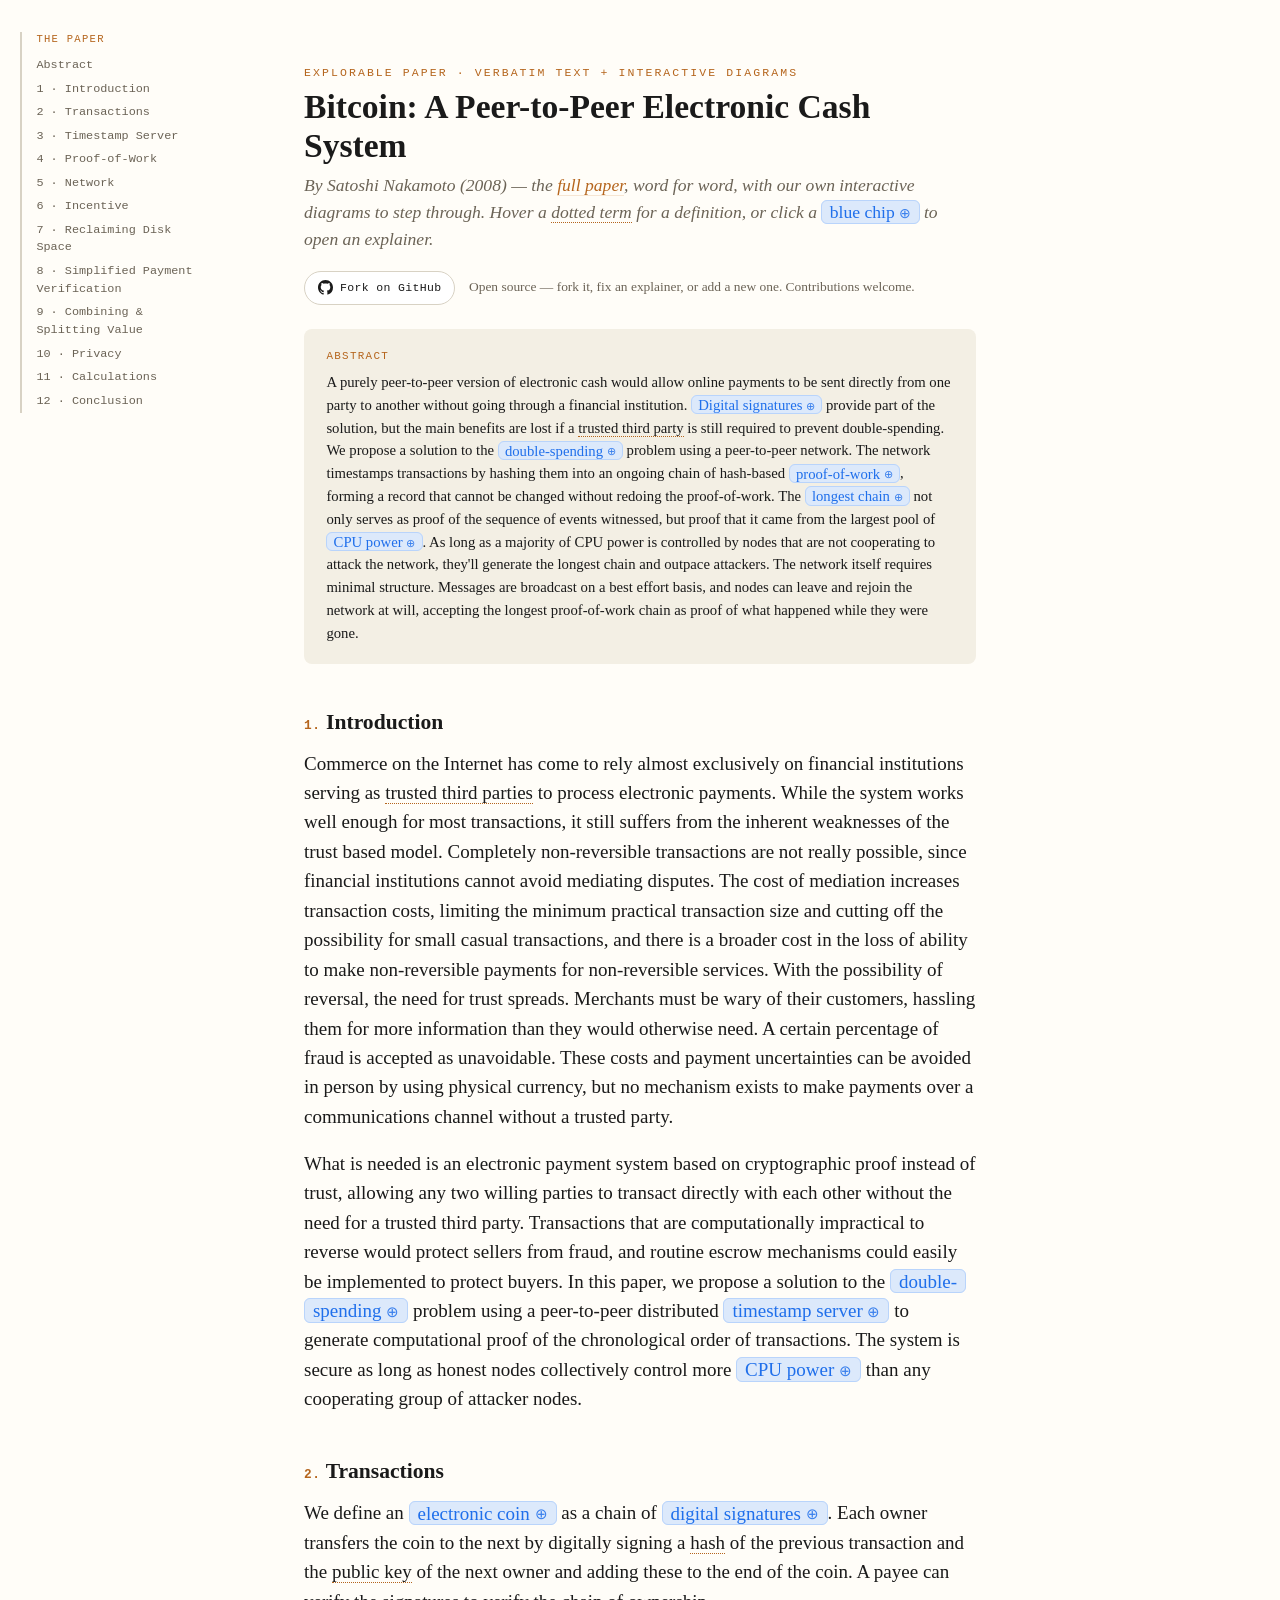
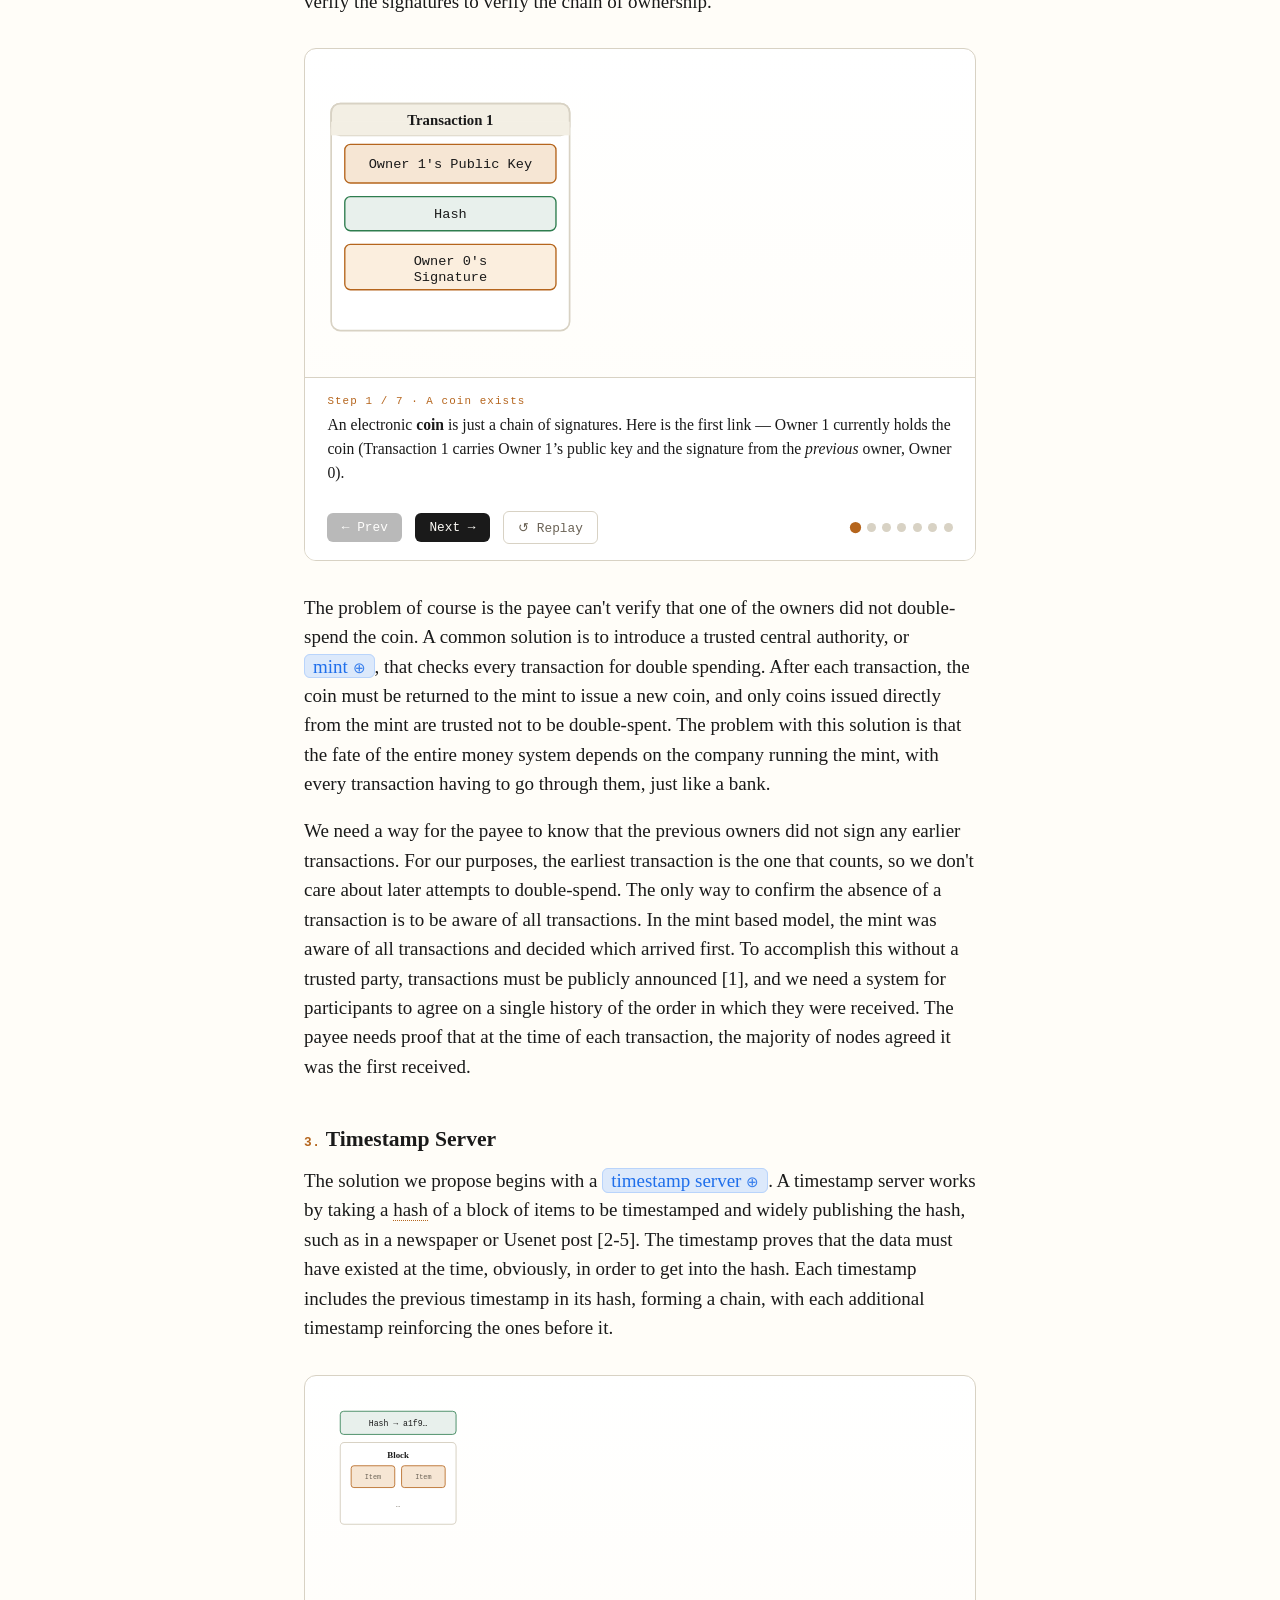
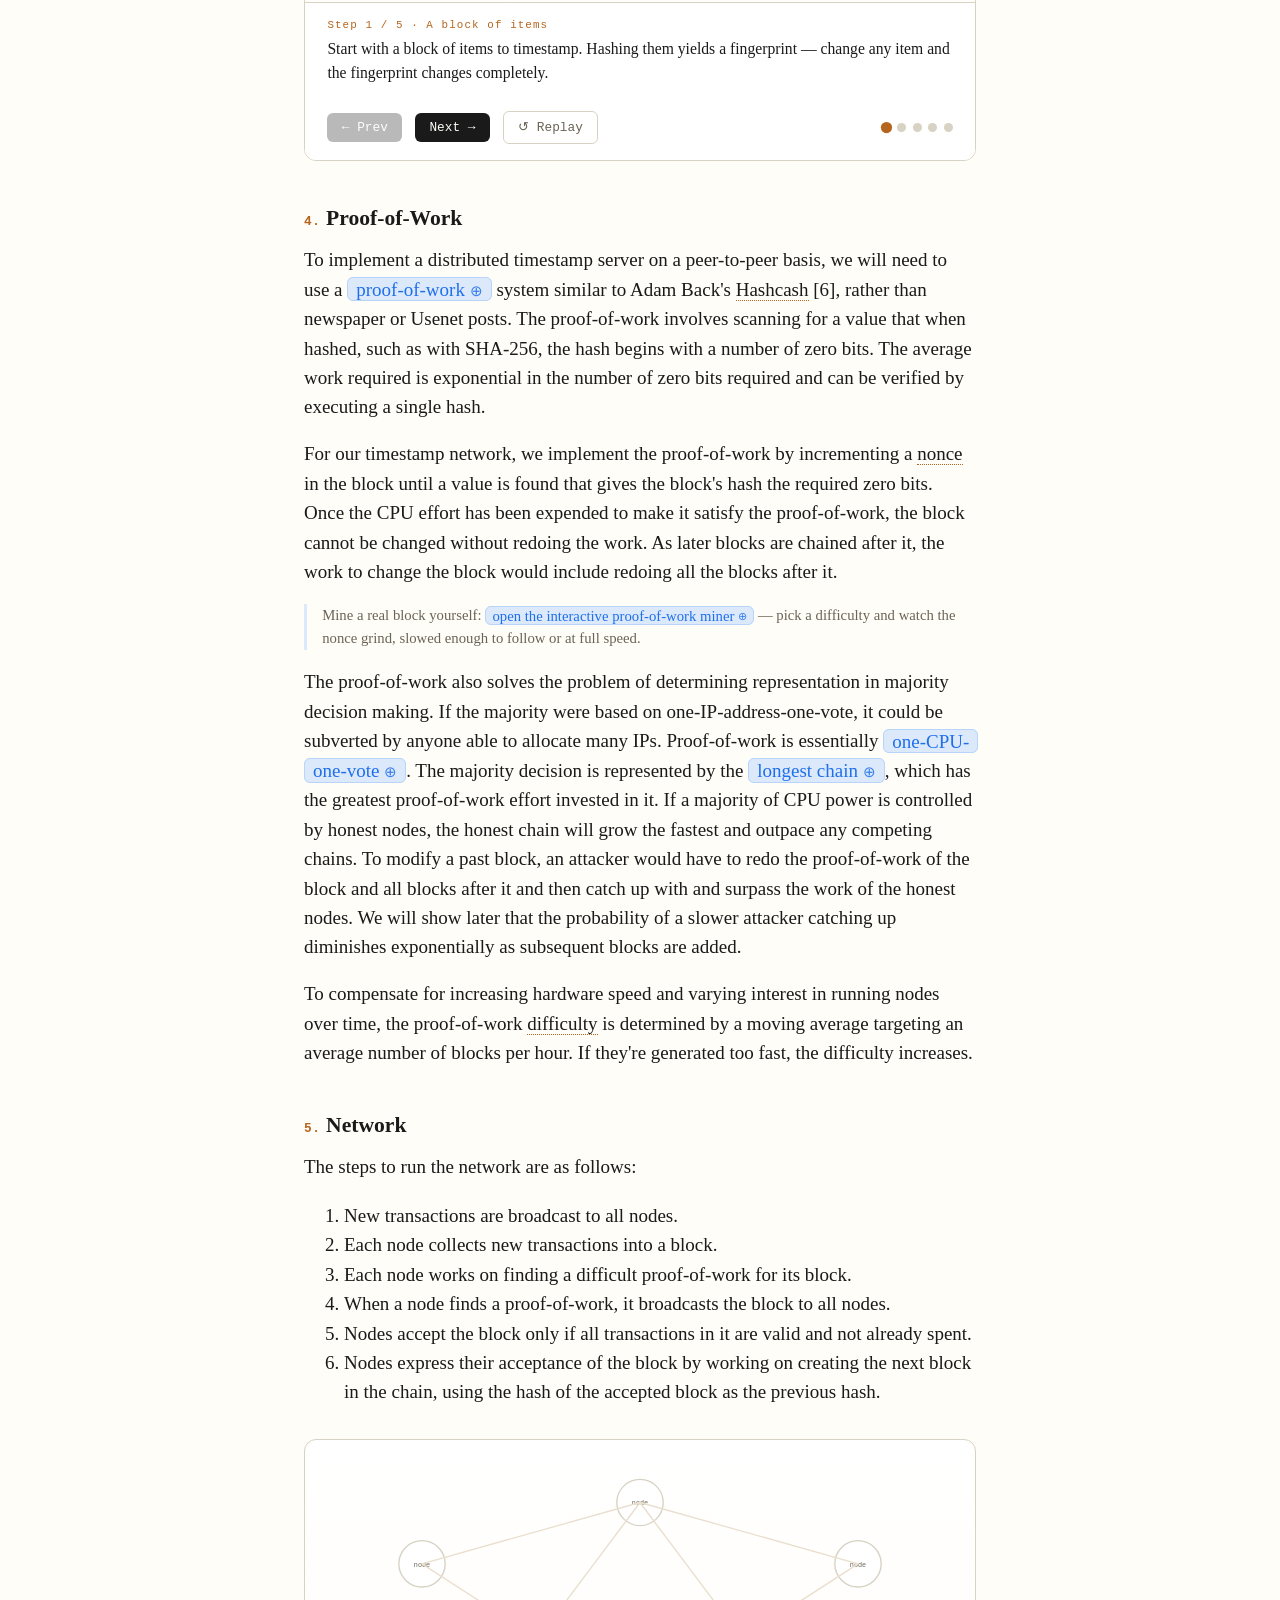
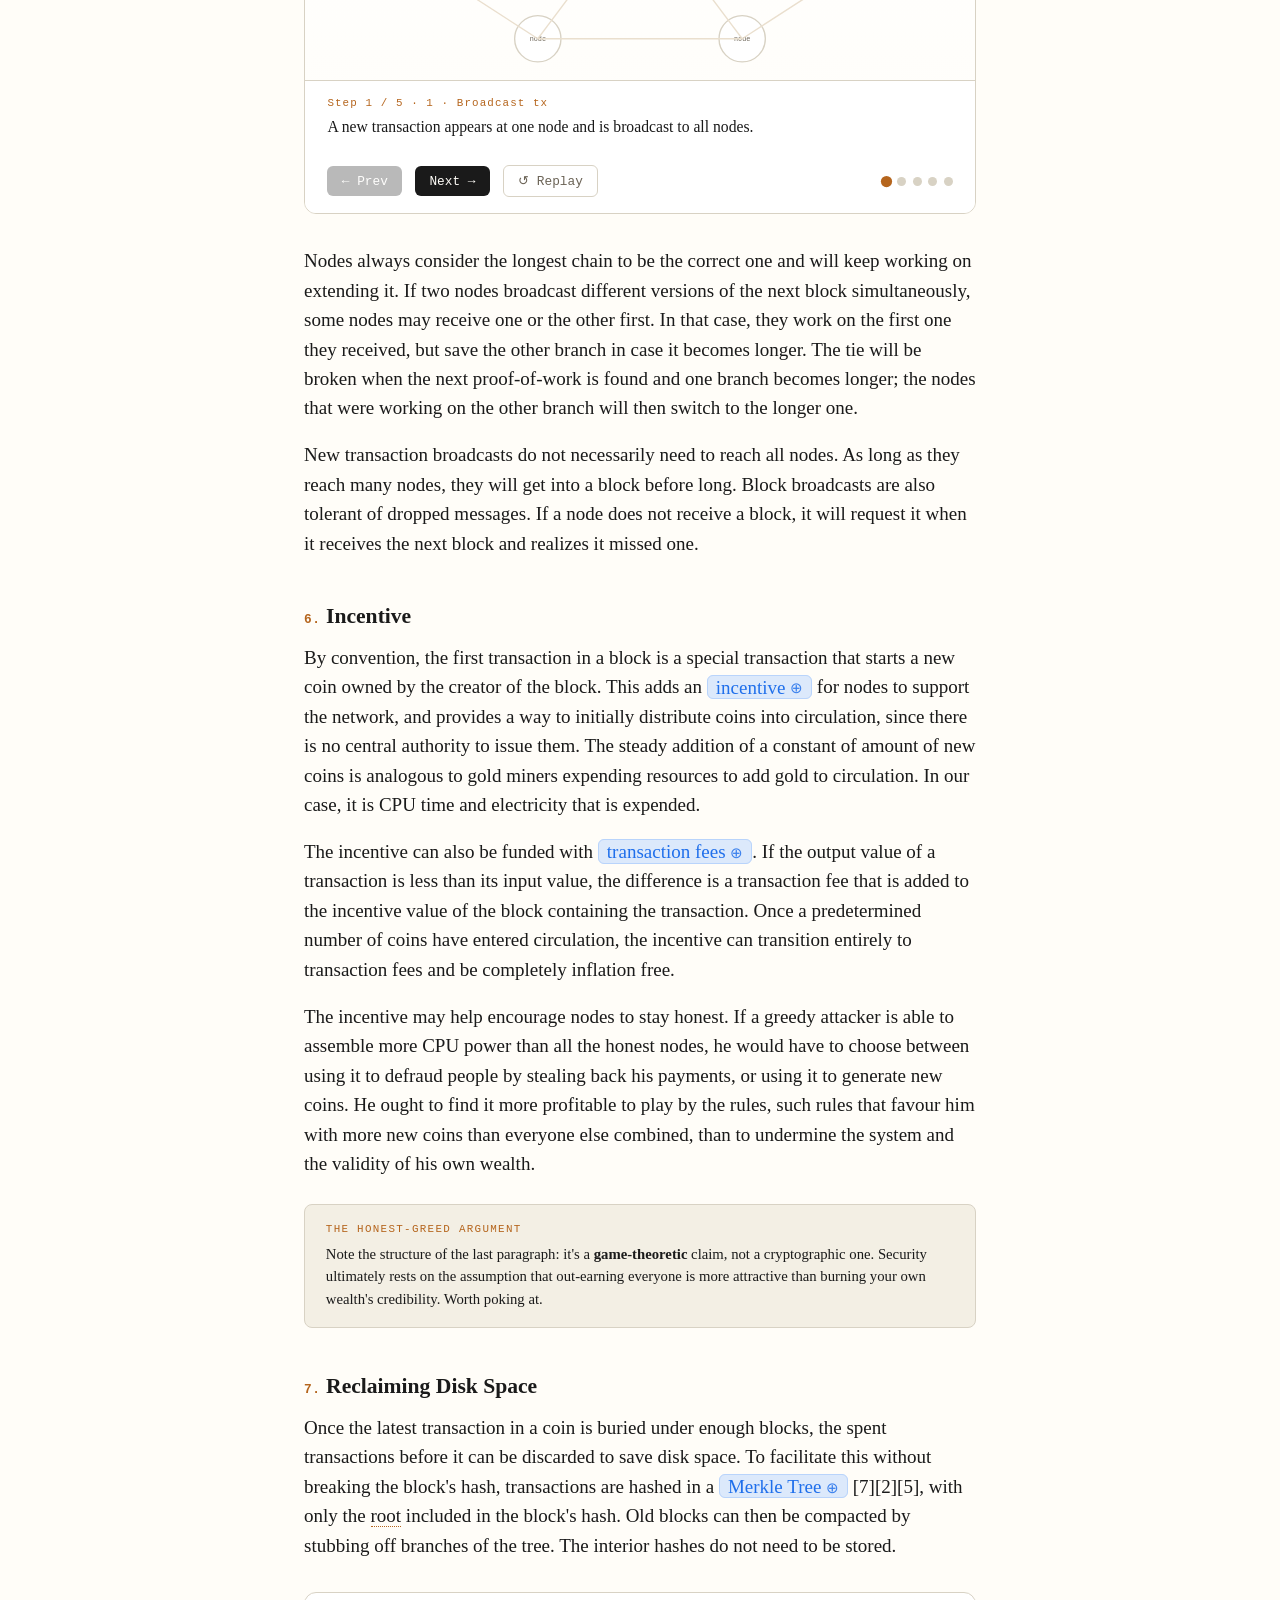
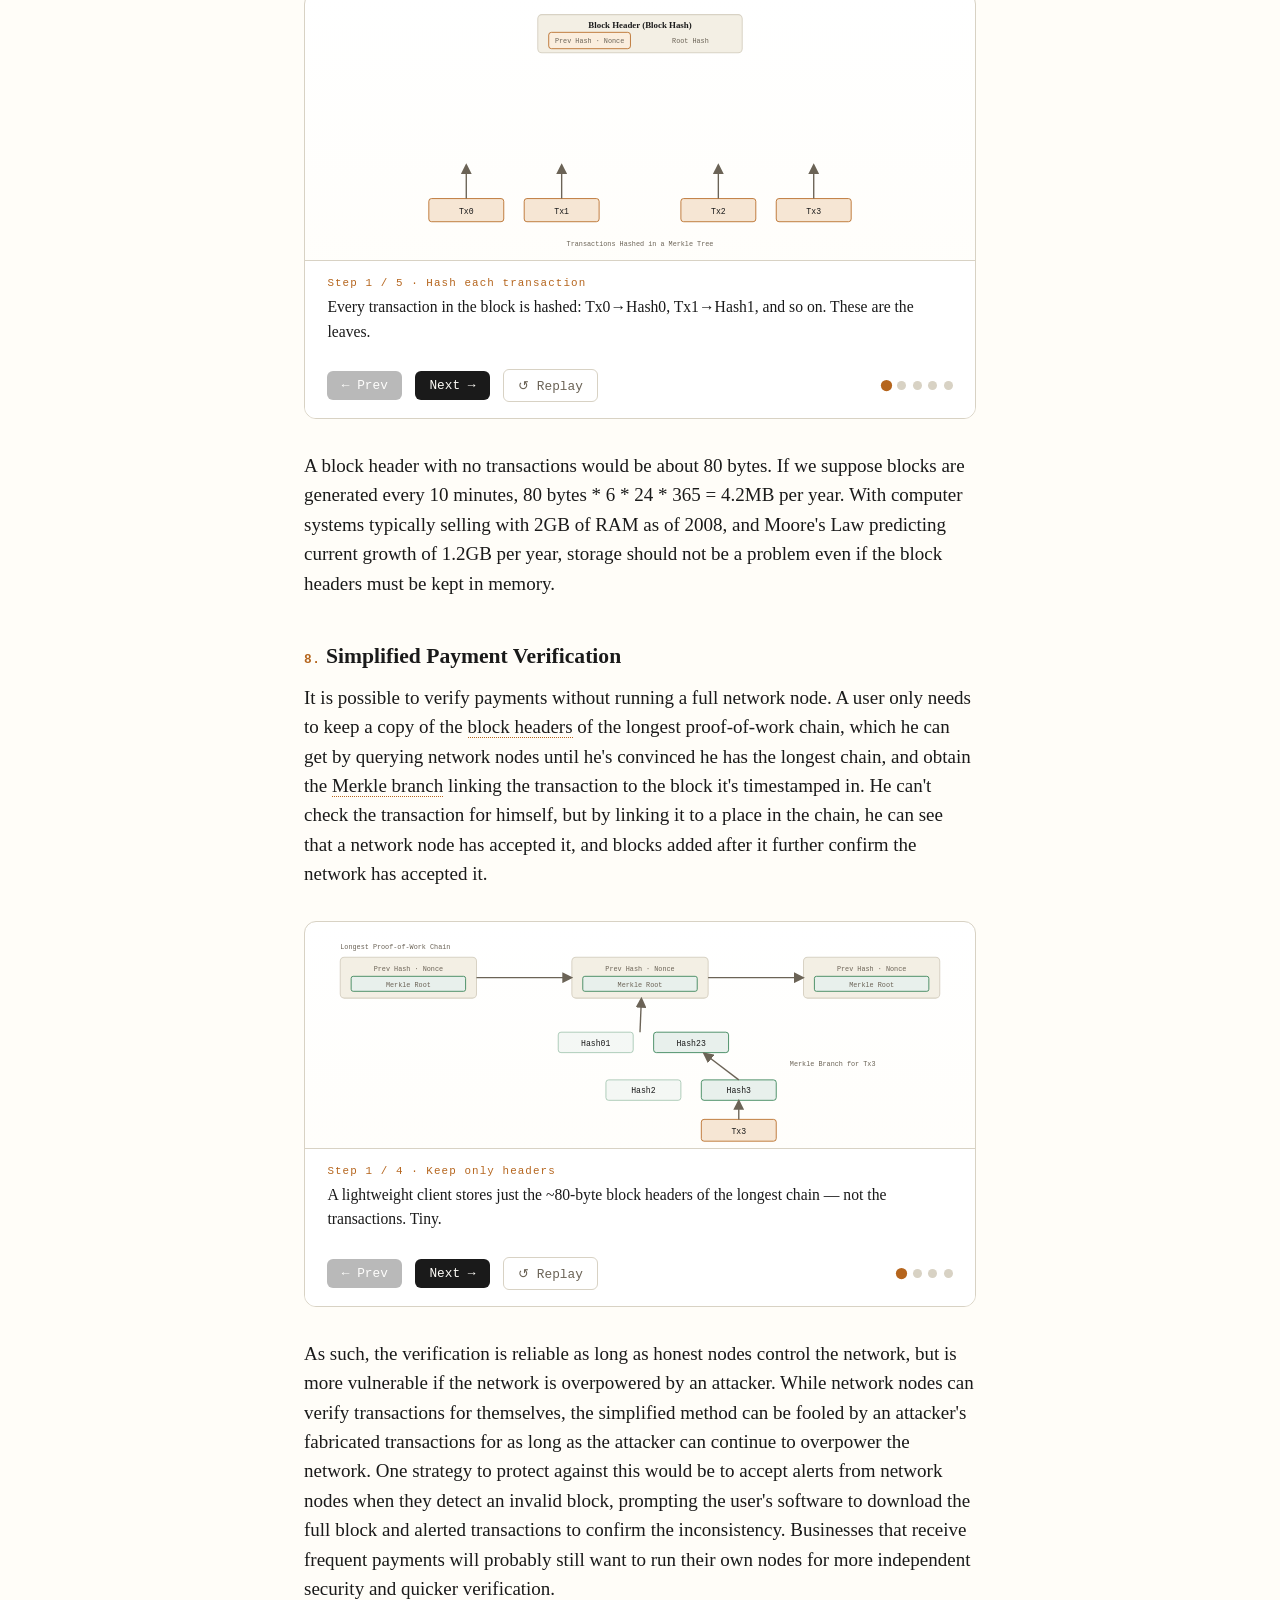
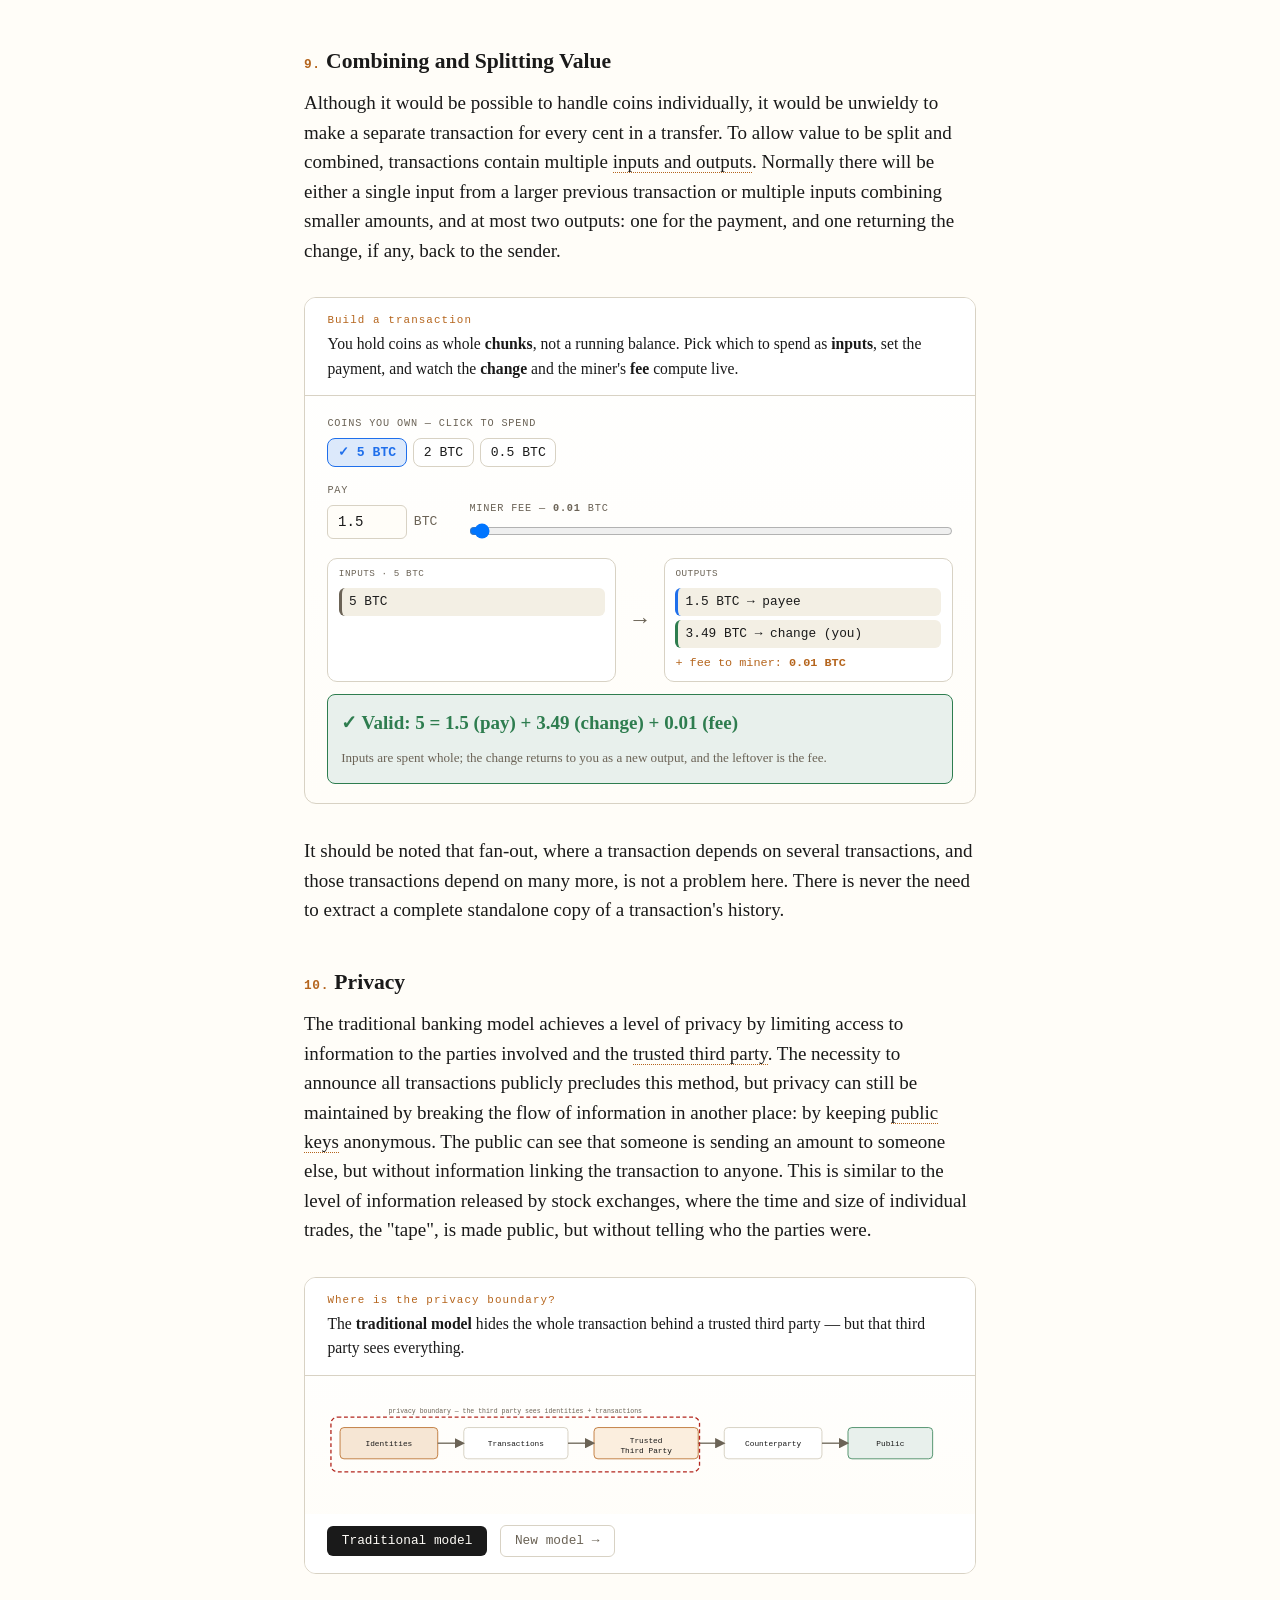
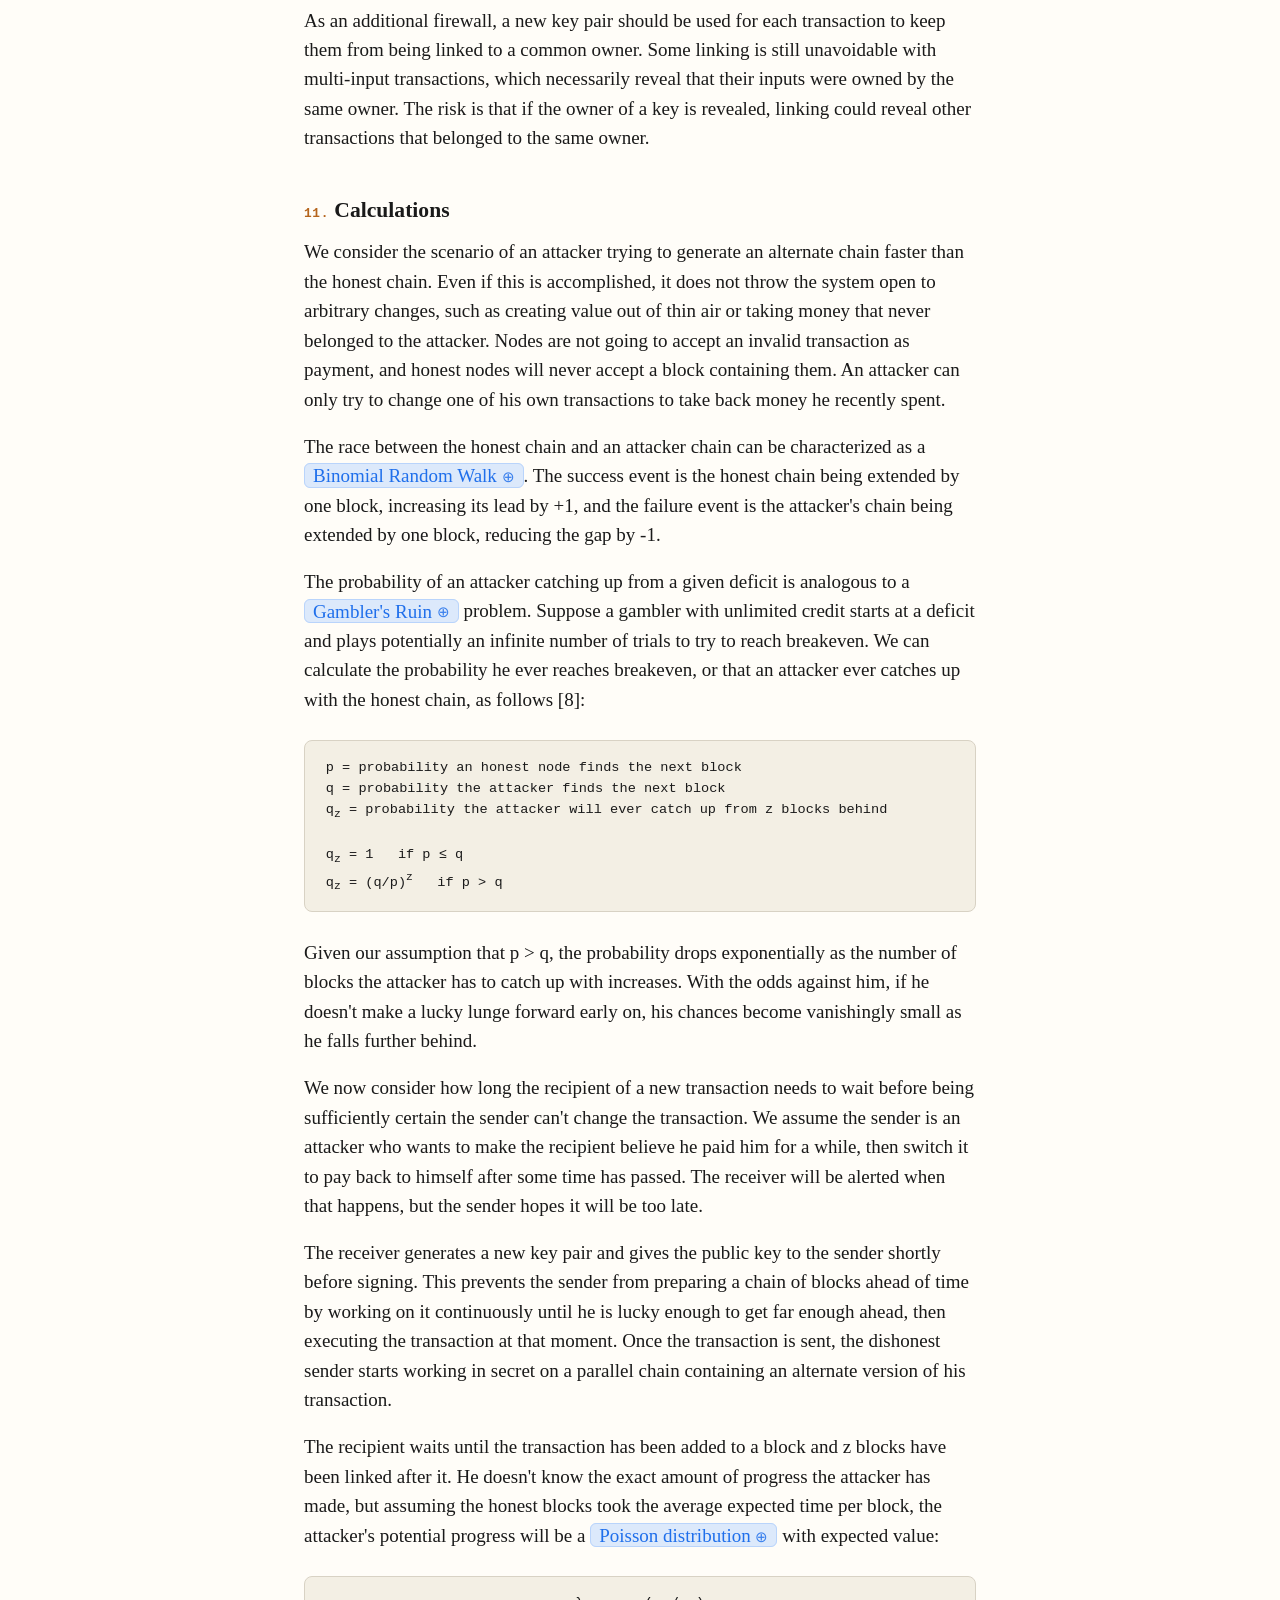
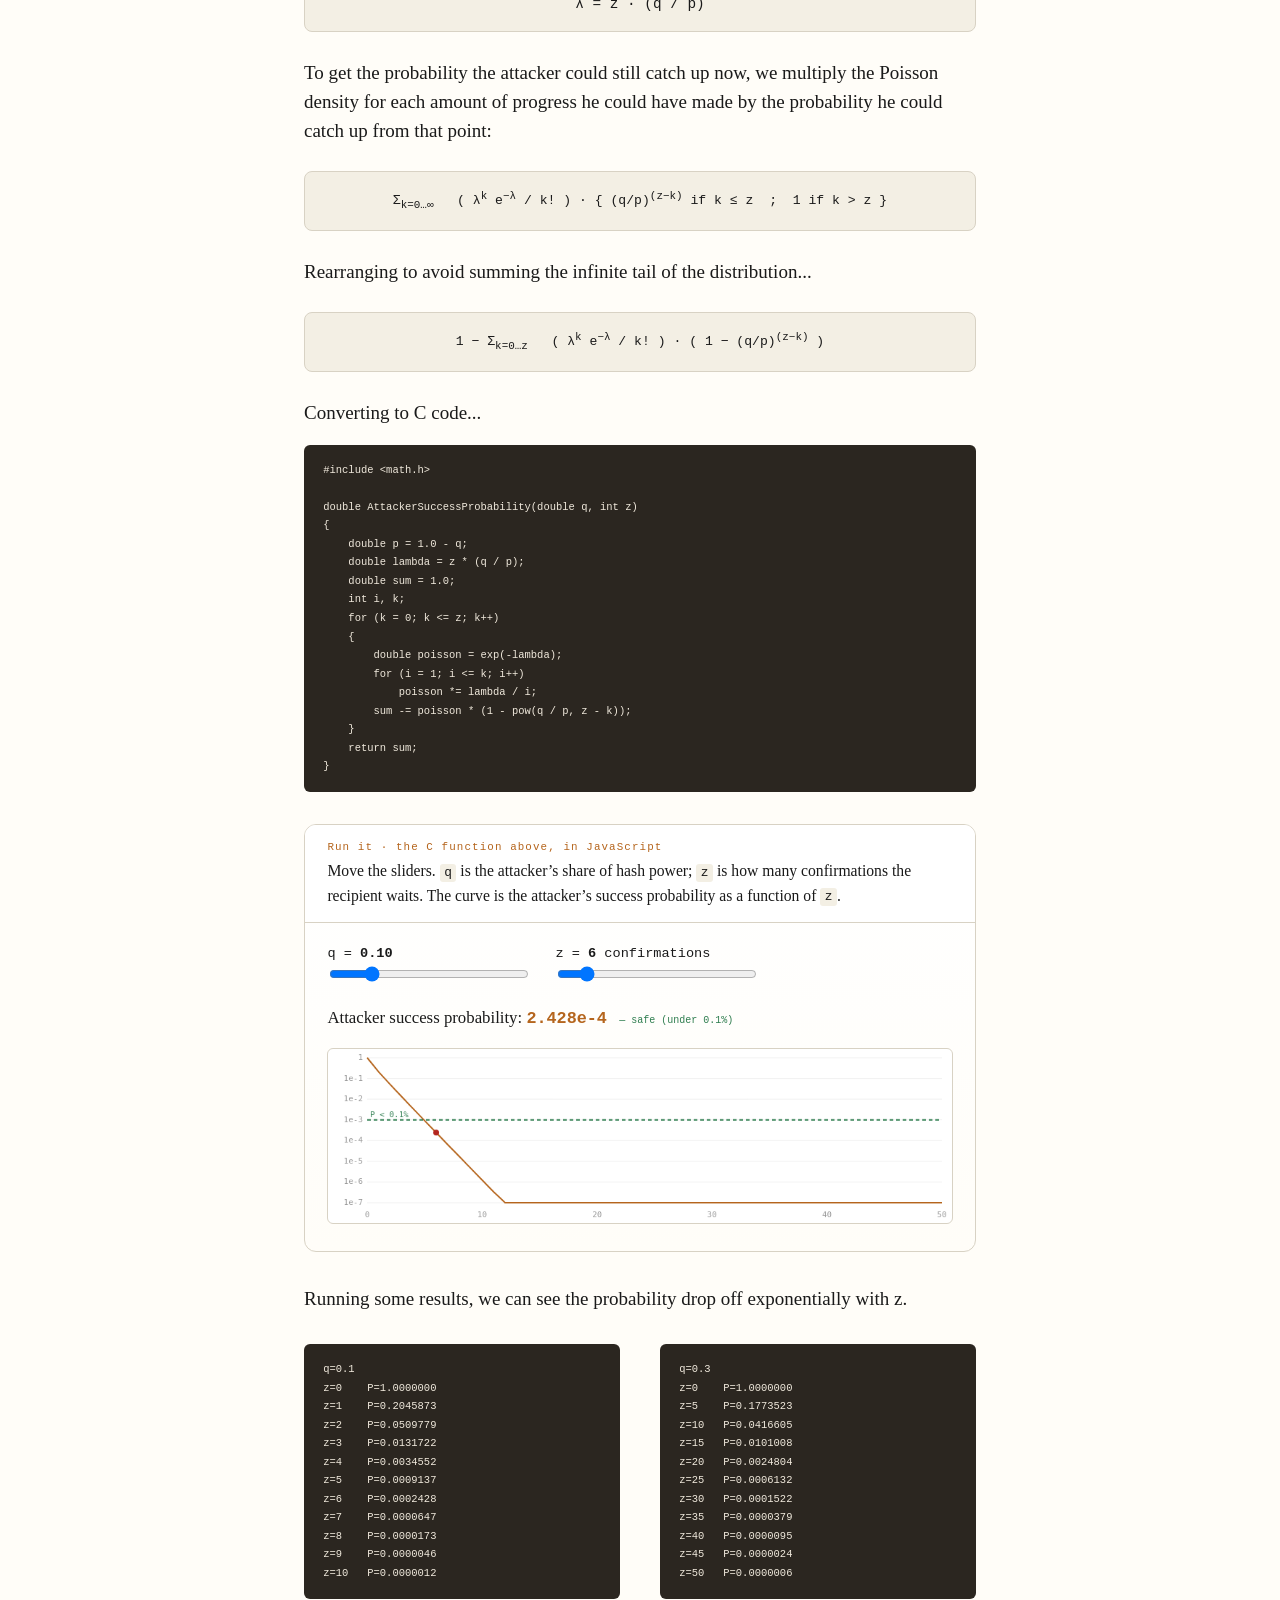
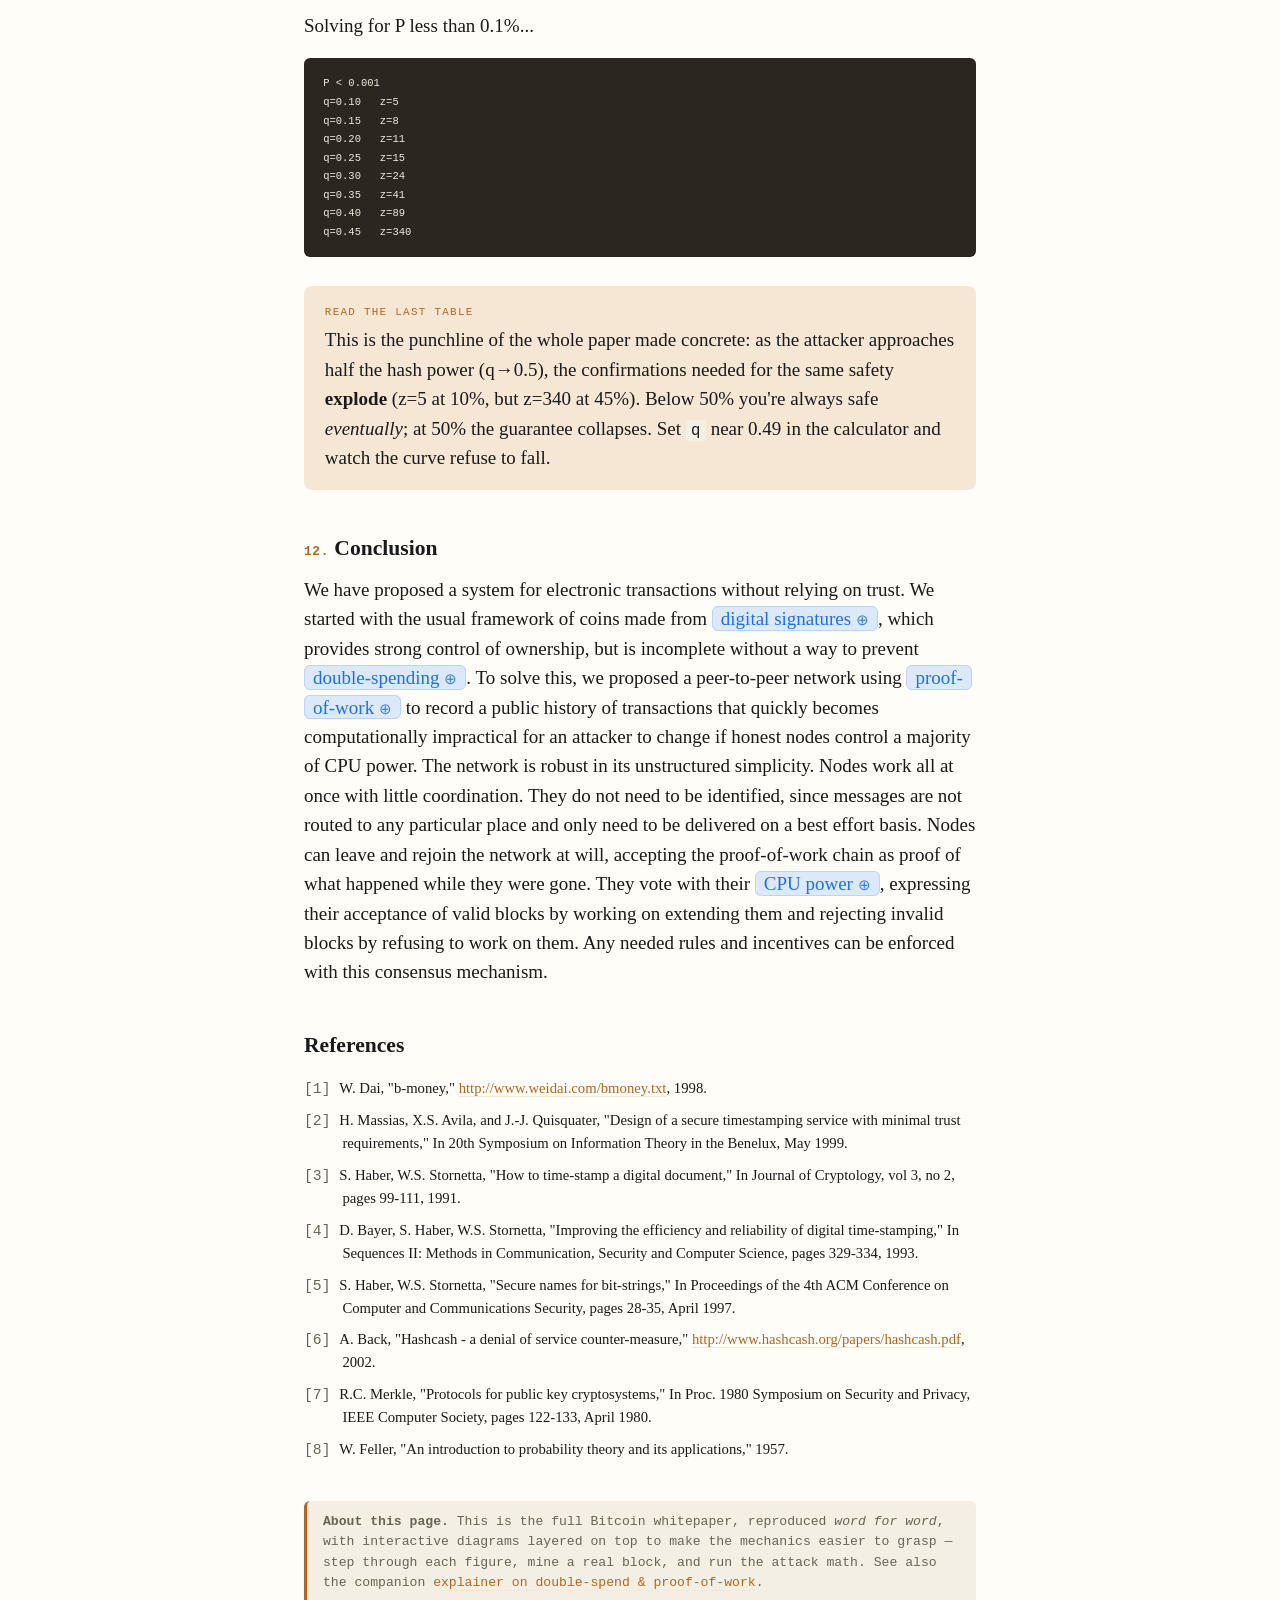
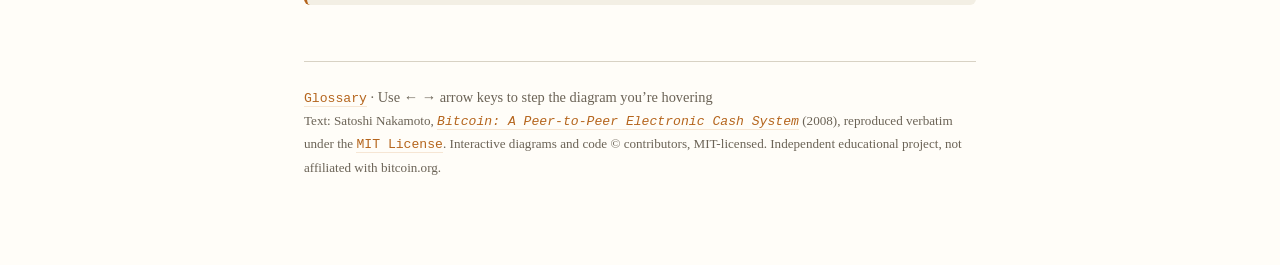
==== commit 8518415d: "Restore live current-hash readout and add a §4 explainer cue Bring back the real-time stats the old " ====
--- a/index.html
+++ b/index.html
@@ -177,6 +177,8 @@
 <h2><span class="secnum">4.</span> Proof-of-Work</h2>
 <p>To implement a distributed timestamp server on a peer-to-peer basis, we will need to use a <span class="term" data-term="proof-of-work">proof-of-work</span> system similar to Adam Back's <span class="term" data-term="hashcash">Hashcash</span> [6], rather than newspaper or Usenet posts. The proof-of-work involves scanning for a value that when hashed, such as with SHA-256, the hash begins with a number of zero bits. The average work required is exponential in the number of zero bits required and can be verified by executing a single hash.</p>
 <p>For our timestamp network, we implement the proof-of-work by incrementing a <span class="term" data-term="nonce">nonce</span> in the block until a value is found that gives the block's hash the required zero bits. Once the CPU effort has been expended to make it satisfy the proof-of-work, the block cannot be changed without redoing the work. As later blocks are chained after it, the work to change the block would include redoing all the blocks after it.</p>
+
+<p class="explainer-cue">Mine a real block yourself: <span class="term" data-term="proof-of-work">open the interactive proof-of-work miner</span> — pick a difficulty and watch the nonce grind, slowed enough to follow or at full speed.</p>
 
 <p>The proof-of-work also solves the problem of determining representation in majority decision making. If the majority were based on one-IP-address-one-vote, it could be subverted by anyone able to allocate many IPs. Proof-of-work is essentially <span class="term" data-term="one-cpu-one-vote">one-CPU-one-vote</span>. The majority decision is represented by the <span class="term" data-term="longest-chain">longest chain</span>, which has the greatest proof-of-work effort invested in it. If a majority of CPU power is controlled by honest nodes, the honest chain will grow the fastest and outpace any competing chains. To modify a past block, an attacker would have to redo the proof-of-work of the block and all blocks after it and then catch up with and surpass the work of the honest nodes. We will show later that the probability of a slower attacker catching up diminishes exponentially as subsequent blocks are added.</p>
 <p>To compensate for increasing hardware speed and varying interest in running nodes over time, the proof-of-work <span class="term" data-term="difficulty">difficulty</span> is determined by a moving average targeting an average number of blocks per hour. If they're generated too fast, the difficulty increases.</p>
--- a/assets/style.css
+++ b/assets/style.css
@@ -130,6 +130,14 @@
 .gh-badge:hover { border-color: var(--accent); color: var(--accent); box-shadow: 0 1px 6px rgba(0,0,0,0.1); }
 .gh-badge svg { width: 15px; height: 15px; fill: currentColor; }
 .gh-note { font-size: 0.84rem; color: var(--muted); }
+
+/* Editorial pointer to an interactive explainer, set apart from the verbatim
+ * paper text. Used where an inline figure used to sit. */
+.explainer-cue {
+  font-size: 0.92rem; color: var(--muted);
+  border-left: 3px solid var(--ix-soft); padding-left: 0.95rem;
+  margin: 1.5rem 0;
+}
 @media print { .gh-cta { display: none; } }
 .paper-section { scroll-margin-top: 1.5rem; }
 
